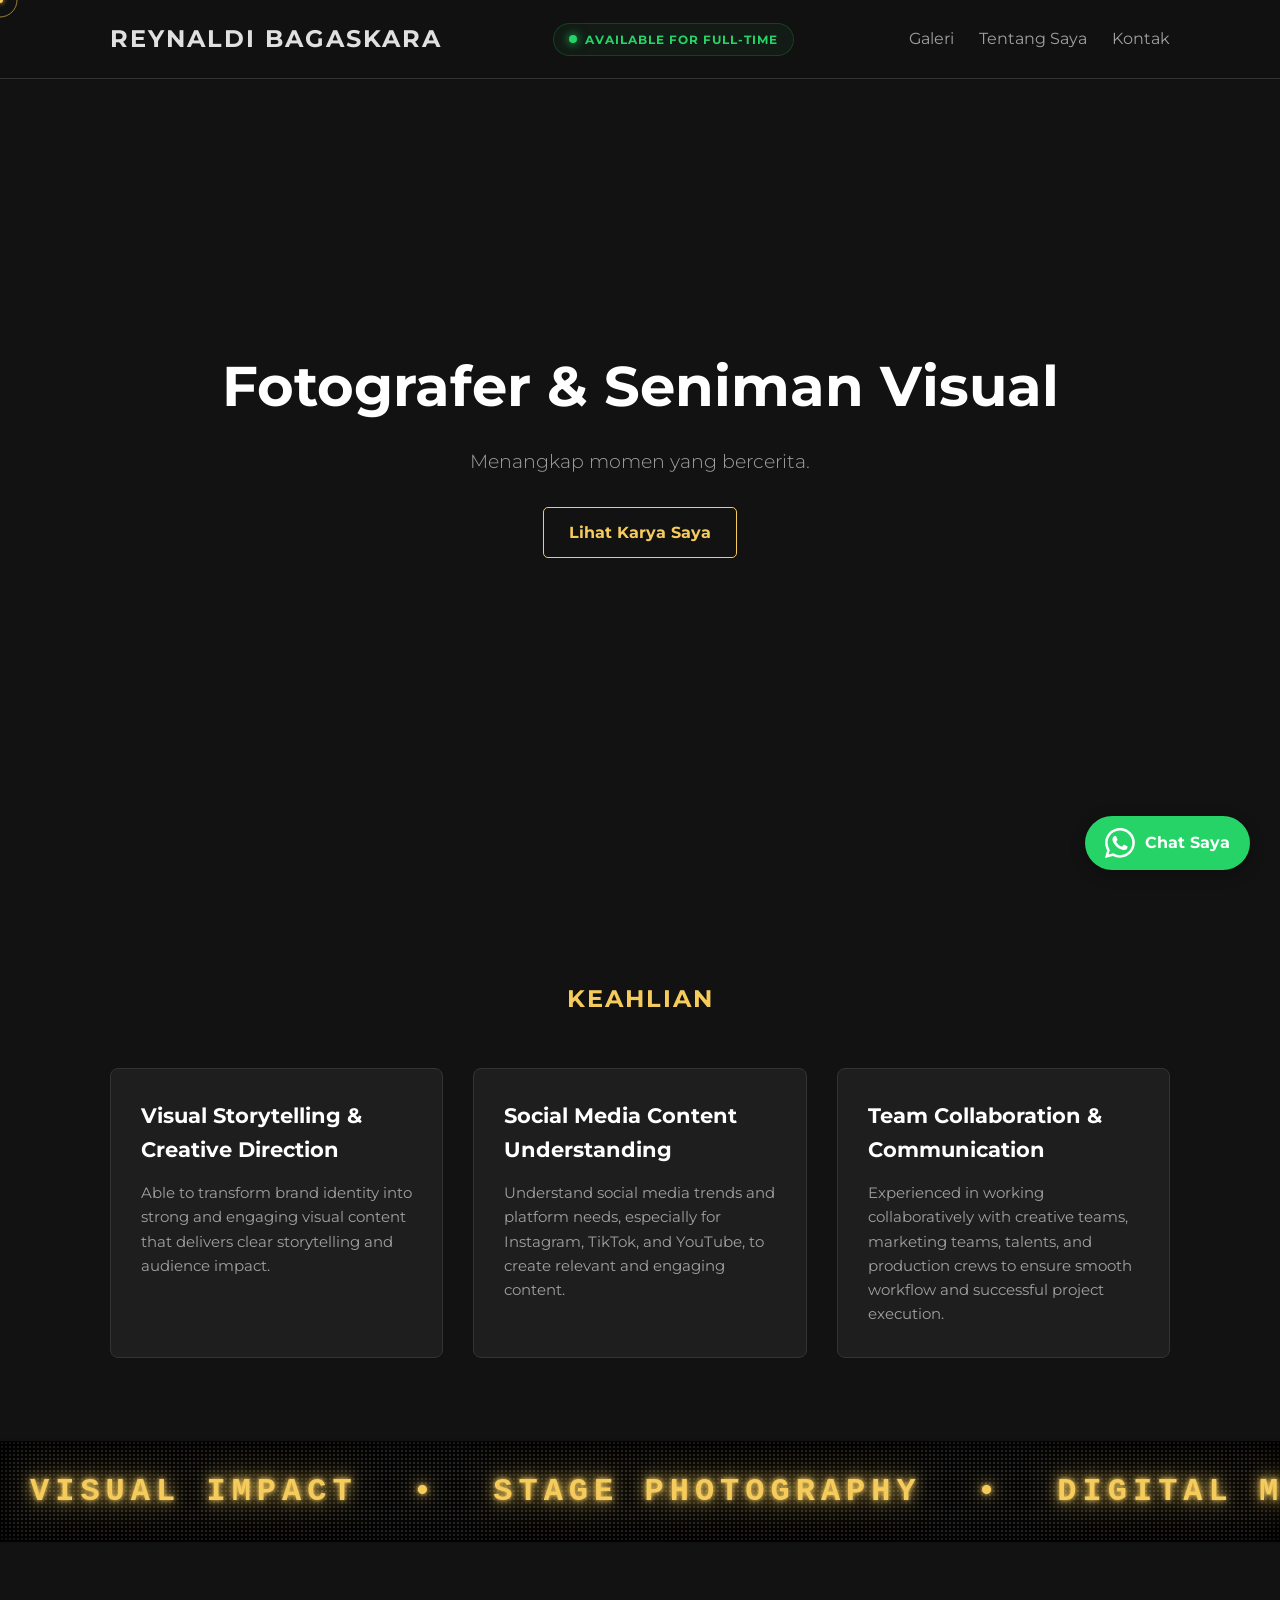
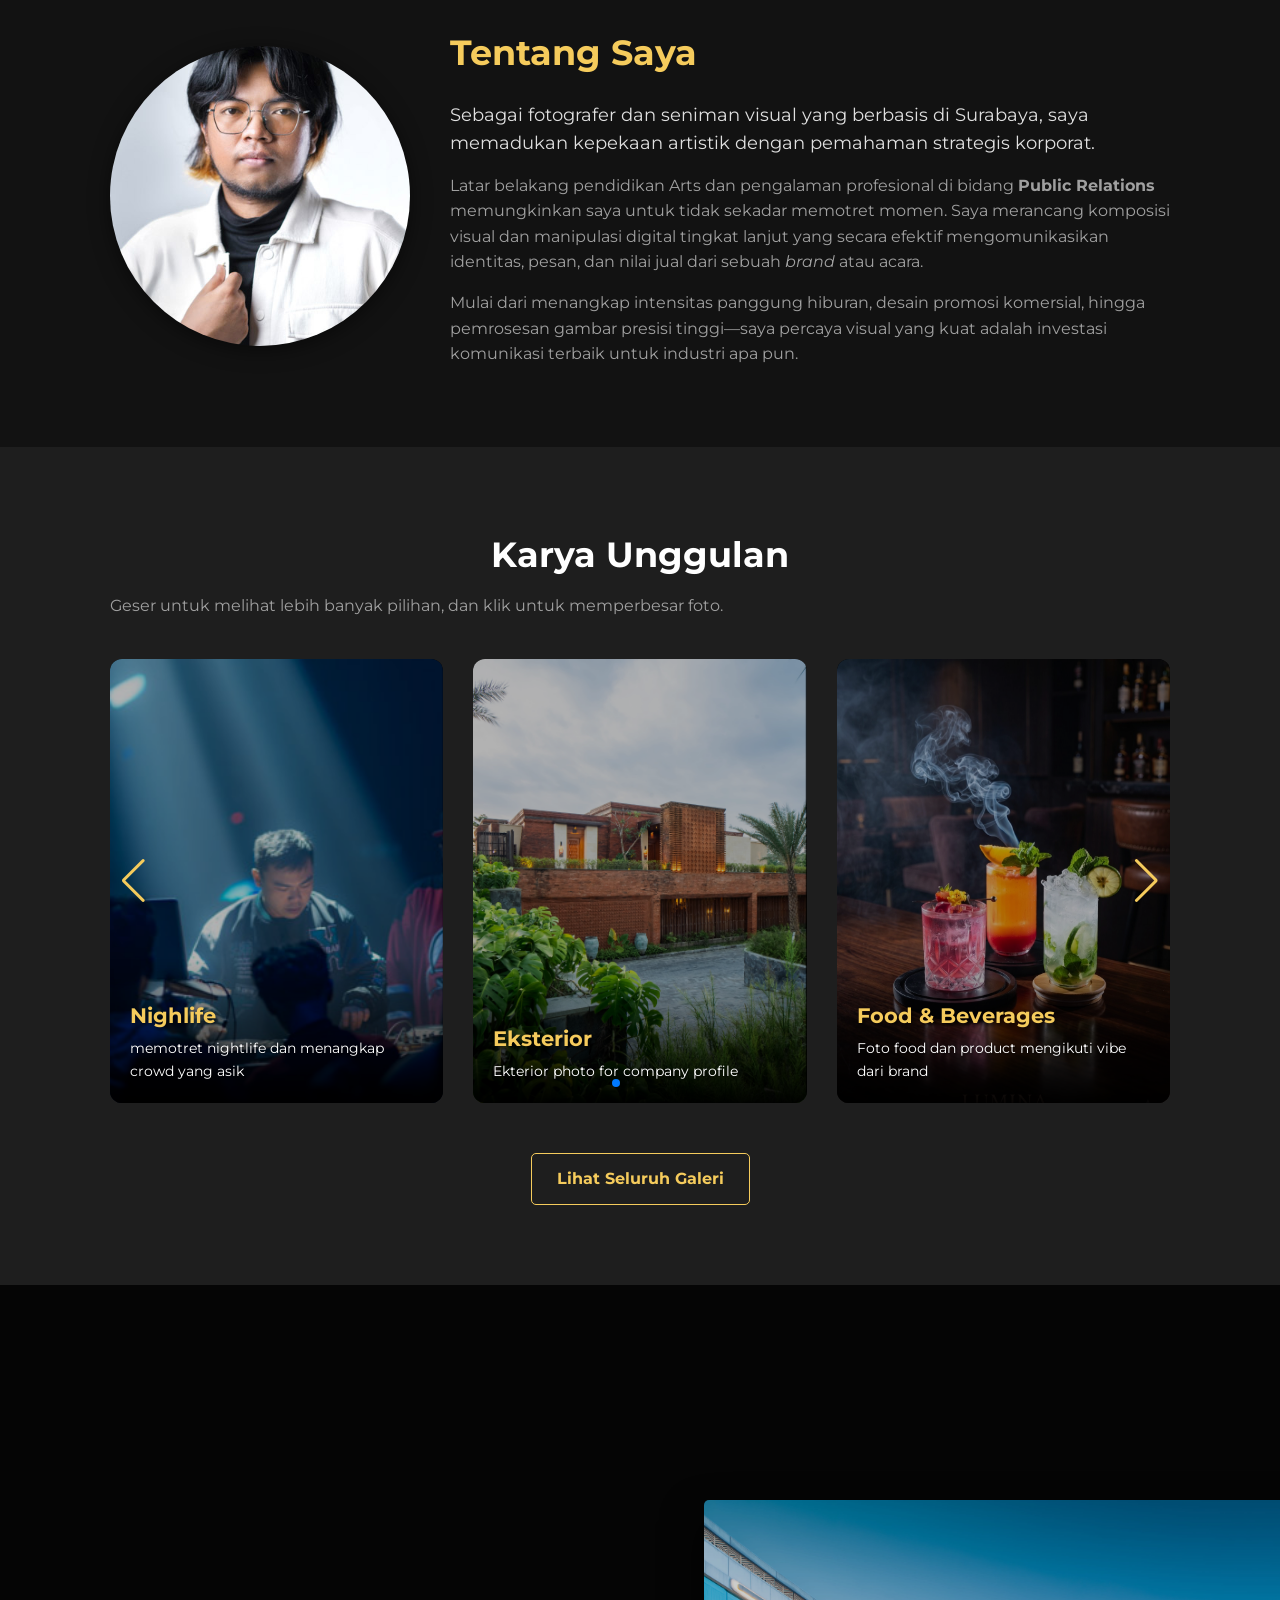
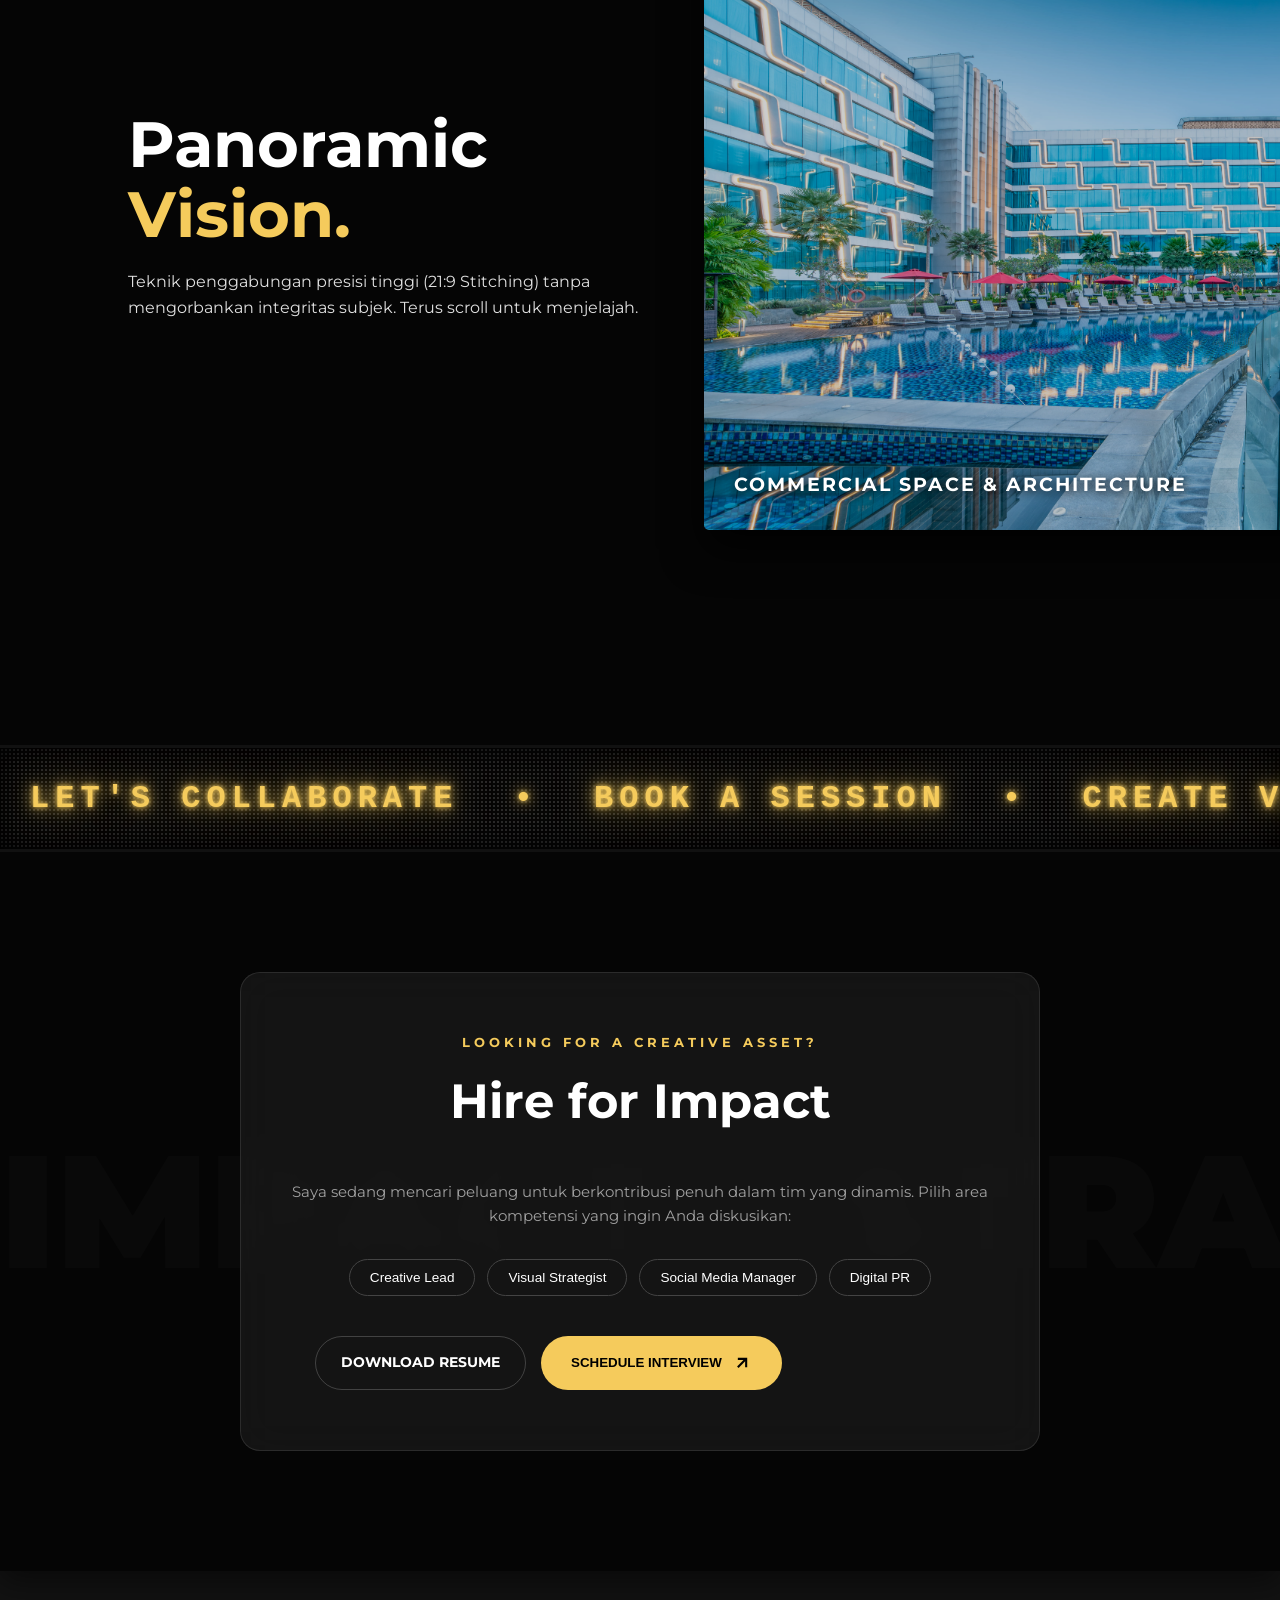
==== index.html @ bd778393 "Update index.html" ====
<!DOCTYPE html>
<html lang="id">
<head>
    <!-- Google tag (gtag.js) -->
<script async src="https://www.googletagmanager.com/gtag/js?id=G-WN4M2QCL4G"></script>
<script>
  window.dataLayer = window.dataLayer || [];
  function gtag(){dataLayer.push(arguments);}
  gtag('js', new Date());

  gtag('config', 'G-WN4M2QCL4G');
</script>
    <meta name="description" content="Reynaldi Bagaskara - Fotografer profesional & seniman visual yang fokus pada event photography, commercial, dan digital manipulation.">
<meta name="keywords" content="Fotografer Surabaya, Stage Photography, Commercial Photography, Portofolio Reynaldi Bagaskara">

<meta property="og:title" content="Reynaldi Bagaskara | Fotografer & Seniman Visual">
<meta property="og:description" content="Melihat dunia lewat lensa dengan sudut pandang PR dan estetika artistik tinggi.">
<meta property="og:image" content="gambar/fotoprofile.jpg"> <meta property="og:url" content="https://reynaldi.netlify.app">
<meta property="og:type" content="website">

<link rel="icon" type="image/x-icon" href="gambar/fotoprofile.jpg">
    <meta charset="UTF-8">
    <meta name="viewport" content="width=device-width, initial-scale=1.0">
    <title>Portofolio Fotografi Reynaldi Bagaskara</title>
    <link href="https://fonts.googleapis.com/css2?family=Montserrat:wght@300;400;700&display=swap" rel="stylesheet">
    <link rel="stylesheet" href="style.css">
    <link rel="stylesheet" href="https://cdn.jsdelivr.net/npm/swiper@10/swiper-bundle.min.css" />
</head>
<body>
    <div id="premium-loader">
        <div class="loader-content">
            <span class="loader-name">REYNALDI BAGASKARA</span>
            <span class="loader-title">Creative Director & Visual Artist</span>
            <div class="loader-progress"></div>
        </div>
    </div>

    <header class="navbar">
        <div class="container">
            <a href="index.html" class="logo">Reynaldi Bagaskara</a>
            
            <div class="hiring-status" data-aos="fade-left">
                <span class="status-dot"></span>
                <span class="status-text">Available for Full-time</span>
            </div>
            
            <nav class="nav-links">
                <ul>
                    <li><a href="galeri.html">Galeri</a></li>
                    <li><a href="index.html#about">Tentang Saya</a></li>
                    <li><a href="index.html#contact">Kontak</a></li>
                </ul>
            </nav>
    
            <div class="burger-menu">
                <div class="burger-line"></div>
                <div class="burger-line"></div>
                <div class="burger-line"></div>
            </div>
    
        </div>
    </header>

    <main>
        <section id="home" class="hero">
            <div class="hero-content">
                <h1 data-aos="fade-down" data-aos-delay="200">Fotografer & Seniman Visual</h1>
                <p data-aos="fade-up" data-aos-delay="400">Menangkap momen yang bercerita.</p>
                <a href="galeri.html" class="cta-button" data-aos="fade-up" data-aos-delay="600">Lihat Karya Saya</a>
            </div>
        </section>

        <section id="services" style="background-color: var(--bg-main); padding: 80px 0;">
            <div class="container">
                <h2 data-aos="fade-up" style="color: var(--highlight-color); font-size: 1.5rem; text-transform: uppercase; letter-spacing: 2px; margin-bottom: 50px;">Keahlian</h2>
                
                <div style="display: grid; grid-template-columns: repeat(auto-fit, minmax(280px, 1fr)); gap: 30px;">
                    
                    <div data-aos="fade-up" data-aos-delay="100" style="background: var(--bg-secondary); padding: 30px; border-radius: 8px; border: 1px solid var(--border-color);">
                        <h3 style="margin-bottom: 15px; font-size: 1.3rem;">Visual Storytelling & Creative Direction</h3>
                        <p style="color: var(--text-secondary); font-size: 0.95rem;">Able to transform brand identity into strong and engaging visual content that delivers clear storytelling and audience impact.</p>
                    </div>

                    <div data-aos="fade-up" data-aos-delay="200" style="background: var(--bg-secondary); padding: 30px; border-radius: 8px; border: 1px solid var(--border-color);">
                        <h3 style="margin-bottom: 15px; font-size: 1.3rem;">Social Media Content Understanding</h3>
                        <p style="color: var(--text-secondary); font-size: 0.95rem;">Understand social media trends and platform needs, especially for Instagram, TikTok, and YouTube, to create relevant and engaging content.</p>
                    </div>

                    <div data-aos="fade-up" data-aos-delay="300" style="background: var(--bg-secondary); padding: 30px; border-radius: 8px; border: 1px solid var(--border-color);">
                        <h3 style="margin-bottom: 15px; font-size: 1.3rem;">Team Collaboration & Communication</h3>
                        <p style="color: var(--text-secondary); font-size: 0.95rem;">Experienced in working collaboratively with creative teams, marketing teams, talents, and production crews to ensure smooth workflow and successful project execution.</p>
                    </div>

                </div>
            </div>
        </section>
        
        <div class="videotron-container">
            <div class="videotron-content">
                <span>VISUAL IMPACT</span> • <span>STAGE PHOTOGRAPHY</span> • <span>DIGITAL MANIPULATION</span> • <span>COMMERCIAL SPACE</span> • <span>PR DRIVEN VISUALS</span> • 
                <span>VISUAL IMPACT</span> • <span>STAGE PHOTOGRAPHY</span> • <span>DIGITAL MANIPULATION</span> • <span>COMMERCIAL SPACE</span> • <span>PR DRIVEN VISUALS</span> • 
            </div>
        </div>

        <section id="about" class="about-section">
            <div class="container about-content">
                <img src="gambar/fotoprofile.jpg" alt="Reynaldi Bagaskara" class="profile-pic" data-aos="fade-right">
                <div class="about-text" data-aos="fade-left" data-aos-delay="200">
                    <h2 style="text-align: left; color: var(--highlight-color);">Tentang Saya</h2>
                    <p style="font-size: 1.1rem; color: var(--text-primary);">Sebagai fotografer dan seniman visual yang berbasis di Surabaya, saya memadukan kepekaan artistik dengan pemahaman strategis korporat.</p>
                    <p style="margin-top: 15px; color: var(--text-secondary);">Latar belakang pendidikan Arts dan pengalaman profesional di bidang <strong>Public Relations</strong> memungkinkan saya untuk tidak sekadar memotret momen. Saya merancang komposisi visual dan manipulasi digital tingkat lanjut yang secara efektif mengomunikasikan identitas, pesan, dan nilai jual dari sebuah <em>brand</em> atau acara.</p>
                    <p style="margin-top: 15px; color: var(--text-secondary);">Mulai dari menangkap intensitas panggung hiburan, desain promosi komersial, hingga pemrosesan gambar presisi tinggi—saya percaya visual yang kuat adalah investasi komunikasi terbaik untuk industri apa pun.</p>
                </div>
            </div>
        </section>

        <section id="featured-works" style="background-color: var(--bg-secondary); padding: 80px 0; overflow: hidden;">
            <div class="container">
                <h2 data-aos="fade-up" style="color: #fff; margin-bottom: 10px;">Karya Unggulan</h2>
                <p data-aos="fade-up" style="color: var(--text-secondary); margin-bottom: 40px;">Geser untuk melihat lebih banyak pilihan, dan klik untuk memperbesar foto.</p>
                
                <div class="swiper featuredSwiper" data-aos="fade-up" data-aos-delay="200">
                    <div class="swiper-wrapper">
                        
                        <div class="swiper-slide featured-item">
                            <img src="gambar/acak23 (2).jpg" alt="Nighlife" class="lightbox-trigger" loading="lazy" decoding="async">
                            <div class="featured-overlay">
                                <h3>Nighlife</h3>
                                <p>memotret nightlife dan menangkap crowd yang asik</p>
                            </div>
                        </div>

                        <div class="swiper-slide featured-item">
                            <img src="gambar/eksterior.jpg" alt="Eksterior" class="lightbox-trigger" loading="lazy" decoding="async">
                            <div class="featured-overlay">
                                <h3>Eksterior</h3>
                                <p>Ekterior photo for company profile</p>
                            </div>
                        </div>

                        <div class="swiper-slide featured-item">
                            <img src="gambar/fnb.jpg" alt="Food stylist photography" class="lightbox-trigger" loading="lazy" decoding="async">
                            <div class="featured-overlay">
                                <h3>Food & Beverages</h3>
                                <p>Foto food dan product mengikuti vibe dari brand</p>
                            </div>
                        </div>

                        <div class="swiper-slide featured-item">
                            <img src="gambar/acak35 (2).jpg" alt="Portrait" class="lightbox-trigger" loading="lazy" decoding="async">
                            <div class="featured-overlay">
                                <h3>Portrait</h3>
                                <p>Menangkap emosi manusia dalam bentuk portrait fotografi</p>
                            </div>
                        </div>

                    </div>
                    
                    <div class="swiper-pagination"></div>
                    <div class="swiper-button-next" style="color: var(--highlight-color);"></div>
                    <div class="swiper-button-prev" style="color: var(--highlight-color);"></div>
                </div>

                <div style="text-align: center; margin-top: 50px;">
                    <a href="galeri.html" class="cta-button" data-aos="fade-up">Lihat Seluruh Galeri</a>
                </div>
            </div>
        </section>
        
        <section id="horizon-showcase" class="horizon-wrapper">
            <div class="horizon-container">
                
                <div class="horizon-intro">
                    <h2 data-aos="fade-right">Panoramic<br><span style="color: var(--highlight-color);">Vision.</span></h2>
                    <p data-aos="fade-right" data-aos-delay="200">Teknik penggabungan presisi tinggi (21:9 Stitching) tanpa mengorbankan integritas subjek. Terus scroll untuk menjelajah.</p>
                </div>

                <div class="horizon-item">
                    <img src="gambar/facad.jpg" alt="Panoramic Commercial">
                    <div class="horizon-caption">Commercial Space & Architecture</div>
                </div>

                <div class="horizon-item">
                    <img src="gambar/widestage.jpg" alt="Panoramic Stage">
                    <div class="horizon-caption">Wide Stage & Crowd Atmosphere</div>
                </div>

                <div class="horizon-item">
                    <img src="gambar/landscape.jpg" alt="Panoramic Landscape">
                    <div class="horizon-caption">landscape</div>
                </div>

            </div>
        </section>
        
        <div class="videotron-container">
            <div class="videotron-content">
                <span>LET'S COLLABORATE</span> • <span>BOOK A SESSION</span> • <span>CREATE VISUAL IMPACT</span> • <span>GET IN TOUCH</span> • 
                <span>LET'S COLLABORATE</span> • <span>BOOK A SESSION</span> • <span>CREATE VISUAL IMPACT</span> • <span>GET IN TOUCH</span> • 
            </div>
        </div>
        
       <section id="contact" class="final-cta-section">
            <div class="cta-kinetic-bg">
                <span>IMPACT • STRATEGY • VISION • IMPACT • STRATEGY • </span>
            </div>
            
            <div class="container">
                <div class="cta-card" data-aos="zoom-in">
                    <p class="cta-subtitle">LOOKING FOR A CREATIVE ASSET?</p>
                    <h2 class="cta-title">Hire for Impact</h2>
                    
                    <p style="color: var(--text-secondary); margin-bottom: 30px; font-size: 0.95rem;">
                        Saya sedang mencari peluang untuk berkontribusi penuh dalam tim yang dinamis. 
                        Pilih area kompetensi yang ingin Anda diskusikan:
                    </p>
                    
                    <div class="project-tags">
                        <button class="tag-btn" onclick="quickPitch('Creative Lead')">Creative Lead</button>
                        <button class="tag-btn" onclick="quickPitch('Visual Strategist')">Visual Strategist</button>
                        <button class="tag-btn" onclick="quickPitch('Social Media Manager')">Social Media Manager</button>
                        <button class="tag-btn" onclick="quickPitch('Digital PR')">Digital PR</button>
                    </div>

                    <div class="cta-action">
                        <a href="pdf/CV_Reynaldi_Bagaskara.pdf" target="_blank" class="cv-download-btn">
                            DOWNLOAD RESUME
                        </a>
                        
                        <button onclick="sendRecruitmentWA()" class="magnetic-send-btn">
                            SCHEDULE INTERVIEW
                            <svg width="20" height="20" viewBox="0 0 24 24" fill="none" stroke="currentColor" stroke-width="2.5"><line x1="7" y1="17" x2="17" y2="7"></line><polyline points="7 7 17 7 17 17"></polyline></svg>
                        </button>
                    </div>
                </div>
            </div>
        </section> 
    </main>

<div id="lightbox" class="lightbox">
    <span class="lightbox-close">&times;</span>
    <img id="lightbox-img" class="lightbox-content" src="">
</div>
    <div class="cursor-dot"></div>
    <div class="cursor-ring"></div>

    <a href="https://wa.me/6282196956556?text=Halo%20Rey,%20saya%20tertarik%20dengan%20layanan%20fotografi%20Anda." class="whatsapp-float" target="_blank">
        <svg xmlns="http://www.w3.org/2000/svg" width="30" height="30" fill="currentColor" viewBox="0 0 16 16">
            <path d="M13.601 2.326A7.854 7.854 0 0 0 7.994 0C3.627 0 .068 3.558.064 7.926c0 1.399.366 2.76 1.057 3.965L0 16l4.204-1.102a7.933 7.933 0 0 0 3.79.965h.004c4.368 0 7.926-3.558 7.93-7.93A7.898 7.898 0 0 0 13.6 2.326zM7.994 14.521a6.573 6.573 0 0 1-3.356-.92l-.24-.144-2.494.654.666-2.433-.156-.251a6.56 6.56 0 0 1-1.007-3.505c0-3.626 2.957-6.584 6.591-6.584a6.56 6.56 0 0 1 4.66 1.931 6.557 6.557 0 0 1 1.928 4.66c-.004 3.639-2.961 6.592-6.592 6.592zm3.615-4.934c-.197-.099-1.17-.578-1.353-.646-.182-.065-.315-.099-.445.099-.133.197-.513.646-.627.775-.114.133-.23.148-.427.05-.197-.1-.836-.308-1.592-.985-.59-.525-.985-1.175-1.103-1.372-.114-.198-.011-.304.088-.403.087-.088.197-.232.296-.346.1-.114.133-.198.198-.33.065-.134.034-.248-.015-.347-.05-.099-.445-1.076-.612-1.47-.16-.389-.323-.335-.445-.34-.114-.007-.247-.007-.38-.007a.729.729 0 0 0-.529.247c-.182.198-.691.677-.691 1.654 0 .977.71 1.916.81 2.049.098.133 1.394 2.132 3.383 2.992.47.205.84.326 1.129.418.475.152.904.129 1.246.08.38-.058 1.171-.48 1.338-.943.164-.464.164-.86.114-.943-.049-.084-.182-.133-.38-.232z"/>
        </svg>
        <span>Chat Saya</span>
    </a>

    <a href="#" id="back-to-top" class="back-to-top" aria-label="Kembali ke atas">
        <svg xmlns="http://www.w3.org/2000/svg" viewBox="0 0 24 24" fill="none" stroke="currentColor" stroke-width="2" stroke-linecap="round" stroke-linejoin="round"><polyline points="18 15 12 9 6 15"></polyline></svg>
        <span>Ke Atas</span>
    </a>

    <script src="https://unpkg.com/aos@2.3.1/dist/aos.js"></script>
    <script src="https://cdn.jsdelivr.net/npm/swiper@10/swiper-bundle.min.js"></script>
    <script src="https://cdnjs.cloudflare.com/ajax/libs/gsap/3.12.2/gsap.min.js"></script>
    <script src="https://cdnjs.cloudflare.com/ajax/libs/gsap/3.12.2/ScrollTrigger.min.js"></script>
    <script src="https://cdnjs.cloudflare.com/ajax/libs/vanilla-tilt/1.8.0/vanilla-tilt.min.js"></script>
    <script src="script.js"></script>

    <footer>
        <div class="social-links">
            <a href="https://www.instagram.com/motretsembarang_" target="_blank" class="social-icon">
                <svg xmlns="http://www.w3.org/2000/svg" viewBox="0 0 448 512" width="24" height="24" fill="currentColor">
                    <path d="M224.1 141c-63.6 0-114.9 51.3-114.9 114.9s51.3 114.9 114.9 114.9S339 319.5 339 255.9 287.7 141 224.1 141zm0 189.6c-41.1 0-74.7-33.5-74.7-74.7s33.5-74.7 74.7-74.7 74.7 33.5 74.7 74.7-33.6 74.7-74.7 74.7zm146.4-194.3c0 14.9-12 26.8-26.8 26.8-14.9 0-26.8-12-26.8-26.8s12-26.8 26.8-26.8 26.8 12 26.8 26.8zm76.1 27.2c-1.7-35.9-9.9-67.7-36.2-93.9-26.2-26.2-58-34.4-93.9-36.2-37-2.1-147.9-2.1-184.9 0-35.8 1.7-67.6 9.9-93.9 36.1s-34.4 58-36.2 93.9c-2.1 37-2.1 147.9 0 184.9 1.7 35.9 9.9 67.7 36.2 93.9 26.2 26.2 58 34.4 93.9 36.2 37 2.1 147.9 2.1 184.9 0 35.9-1.7 67.7-9.9 93.9-36.2 26.2-26.2 34.4-58 36.2-93.9 2.1-37 2.1-147.8 0-184.8zM398.8 388c-7.8 19.6-22.9 34.7-42.6 42.6-29.5 11.7-99.5 9-132.1 9s-102.7 2.6-132.1-9c-19.6-7.8-34.7-22.9-42.6-42.6-11.7-29.5-9-99.5-9-132.1s-2.6-102.7 9-132.1c7.8-19.6 22.9-34.7 42.6-42.6 29.5-11.7 99.5-9 132.1-9s102.7-2.6 132.1 9c19.6 7.8 34.7 22.9 42.6 42.6 11.7 29.5 9 99.5 9 132.1s2.7 102.7-9 132.1z"/>
                </svg>
            </a>
        </div>
        <p>&copy; 2026 | Portfolio Reynaldi.</p>
     </footer>
</body>
</html>
---- style.css ----
/* ----- 0. PENGATURAN DASAR & VARIABEL (DARK MODE ELEGANT) ----- */
:root { --bg-main: #121212; --bg-secondary: #1E1E1E; --text-primary: #E0E0E0; --text-secondary: #A0A0A0; --highlight-color: #F5CB5C; --nav-bg: rgba(18, 18, 18, 0.85); --border-color: #333333; }
* { box-sizing: border-box; margin: 0; padding: 0; }
html { scroll-behavior: smooth; }
body { font-family: 'Montserrat', sans-serif; line-height: 1.6; color: var(--text-primary); background-color: var(--bg-main); }
.container { max-width: 1100px; margin: 0 auto; padding: 0 20px; }
h1, h2, h3 { font-weight: 700; color: #FFFFFF; }
h2 { text-align: center; font-size: 2.2rem; margin-bottom: 20px; }
section { padding: 80px 0; }

/* ----- 1. NAVBAR MODERN BLUR ----- */
.navbar { position: fixed; top: 0; left: 0; width: 100%; background: var(--nav-bg); backdrop-filter: blur(10px); -webkit-backdrop-filter: blur(10px); border-bottom: 1px solid var(--border-color); z-index: 3000; transition: transform 0.4s cubic-bezier(0.3, 1, 0.2, 1), background 0.3s; }
.navbar .container { display: flex; justify-content: space-between; align-items: center; padding-top: 20px; padding-bottom: 20px; }
.navbar .logo { font-size: 1.5rem; font-weight: 700; text-decoration: none; color: var(--text-primary); transition: color 0.3s ease; }
.nav-links ul { display: flex; list-style: none; }
.nav-links li { margin-left: 25px; }
.nav-links a { text-decoration: none; color: var(--text-secondary); font-weight: 400; transition: color 0.3s ease; position: relative; padding-bottom: 5px; }
.nav-links a:hover, .nav-links a.active { color: var(--highlight-color); }
.nav-links a::after { content: ''; position: absolute; bottom: 0; left: 50%; transform: translateX(-50%); width: 0; height: 2px; background-color: var(--highlight-color); transition: width 0.3s ease-out; }
.nav-links a:hover::after { width: 100%; }
.nav-links a.active::after { width: 0; }
.navbar.nav-hidden { transform: translateY(-100%); }

/* ----- 2. TOMBOL CTA ----- */
.cta-button { display: inline-block; background: transparent; color: var(--highlight-color); border: 1px solid var(--highlight-color); padding: 12px 25px; text-decoration: none; border-radius: 5px; font-weight: 700; transition: all 0.3s ease; }
.cta-button:hover { background: var(--highlight-color); color: var(--bg-main); }

/* ----- 3. STYLE HALAMAN DEPAN (index.html) ----- */
.hero { height: 100vh; display: flex; justify-content: center; align-items: center; text-align: center; color: #fff; padding-top: 80px; background-image: linear-gradient(rgba(18,18,18,0.7), rgba(18,18,18,0.9)), url('Gambar/acak23 (2).jpg'); background-position: center; background-size: cover; background-repeat: no-repeat; animation: heroSlideshow 15s infinite; }
@keyframes heroSlideshow { 0% { background-image: linear-gradient(rgba(18,18,18,0.7), rgba(18,18,18,0.9)), url('Gambar/acak23 (2).jpg'); } 33% { background-image: linear-gradient(rgba(18,18,18,0.7), rgba(18,18,18,0.9)), url('Gambar/facad.jpg'); } 66% { background-image: linear-gradient(rgba(18,18,18,0.7), rgba(18,18,18,0.9)), url('Gambar/fnb.jpg'); } 100% { background-image: linear-gradient(rgba(18,18,18,0.7), rgba(18,18,18,0.9)), url('Gambar/acak23 (2).jpg'); } }
.hero-content h1 { font-size: 3.5rem; margin-bottom: 15px; }
.hero-content p { font-size: 1.2rem; font-weight: 300; margin-bottom: 30px; color: var(--text-secondary); }
.about-section { background-color: var(--bg-main); }
.about-content { display: flex; align-items: center; gap: 40px; }
.profile-pic { width: 300px; height: 300px; object-fit: cover; border-radius: 50%; box-shadow: 0 4px 20px rgba(0,0,0,0.5); }
.about-text { flex: 1; }
.contact-section { background: var(--bg-secondary); text-align: center; }
.contact-form { max-width: 600px; margin: 30px auto 0; text-align: left; }
.contact-form input, .contact-form textarea { width: 100%; padding: 15px; margin-bottom: 15px; background: var(--bg-main); color: var(--text-primary); border: 1px solid var(--border-color); border-radius: 5px; font-family: 'Montserrat', sans-serif; transition: border 0.3s ease; }
.contact-form input:focus, .contact-form textarea:focus { outline: none; border-color: var(--highlight-color); }
.contact-form button { width: 100%; cursor: pointer; }

/* ----- 4. TEMA SCROLLABLE (KATEGORI UTAMA) ----- */
#gallery-top-themes { padding-top: 140px; }
.top-theme-grid-scrollable { display: flex; overflow-x: auto; gap: 25px; margin-bottom: 40px; padding-bottom: 20px; }
.top-theme-grid-scrollable::-webkit-scrollbar { height: 8px; }
.top-theme-grid-scrollable::-webkit-scrollbar-track { background: var(--bg-secondary); border-radius: 10px; }
.top-theme-grid-scrollable::-webkit-scrollbar-thumb { background: var(--border-color); border-radius: 10px; }
.theme-item { position: relative; display: block; text-decoration: none; border-radius: 8px; overflow: hidden; box-shadow: 0 5px 15px rgba(0,0,0,0.3); transition: transform 0.3s ease, box-shadow 0.3s ease; flex-shrink: 0; width: 350px; background: var(--bg-secondary); }
.theme-item:hover { transform: translateY(-5px); box-shadow: 0 8px 25px rgba(0,0,0,0.5); }
.theme-item img { width: 100%; height: 400px; object-fit: cover; display: block; transition: transform 0.4s ease; }
.theme-item:hover img { transform: scale(1.05); }
.theme-overlay { position: absolute; bottom: 0; left: 0; width: 100%; padding: 40px 20px 20px; background: linear-gradient(to top, rgba(18,18,18,0.95), transparent); }
.theme-item h3 { color: var(--highlight-color); font-size: 1.5rem; }

/* ----- 5. GALERI FOTO (MASONRY GRID) ----- */
.gallery-filter-bar { position: sticky; top: 70px; background: var(--nav-bg); backdrop-filter: blur(15px); padding: 20px 0; z-index: 2000; border-bottom: 1px solid var(--border-color); text-align: center; }
.filter-btn { background: transparent; border: none; color: var(--text-secondary); font-family: 'Montserrat', sans-serif; font-weight: 700; text-transform: uppercase; font-size: 0.8rem; letter-spacing: 1px; margin: 0 15px; cursor: pointer; transition: 0.3s; }
.filter-btn.active, .filter-btn:hover { color: var(--highlight-color); }
.main-gallery-grid { column-count: 4; column-gap: 15px; padding: 30px 15px; }
.grid-photo-item { break-inside: avoid; margin-bottom: 15px; position: relative; overflow: hidden; border-radius: 8px; cursor: zoom-in; }
.grid-photo-item img { width: 100%; height: auto; display: block; transition: transform 0.6s cubic-bezier(0.25, 1, 0.5, 1), filter 0.4s ease; }
.grid-photo-item::after { display: none !important; }
.grid-photo-item:hover img { transform: scale(1.05); filter: brightness(1.1); }
.grid-photo-item:hover::after { opacity: 1; }
.main-gallery-grid.focus-active .grid-photo-item:hover { opacity: 1 !important; filter: blur(0px) grayscale(0%) brightness(1.1) !important; transform: scale(1.08) !important; z-index: 20 !important; box-shadow: 0 15px 40px rgba(0,0,0,0.8) !important; }
@media (max-width: 1024px) { .main-gallery-grid { column-count: 3; } }
@media (max-width: 768px) { .main-gallery-grid { column-count: 2; } }
@media (max-width: 480px) { .main-gallery-grid { column-count: 1; } }

/* ----- 6. KARYA VIDEO ----- */
#video-gallery { padding-top: 40px; padding-bottom: 80px; }
.video-mixed-grid { display: grid; grid-template-columns: repeat(auto-fit, minmax(250px, 1fr)); gap: 20px; align-items: start; }
.video-item { background: #000; border-radius: 10px; overflow: hidden; box-shadow: 0 4px 15px rgba(0,0,0,0.4); border: 1px solid var(--border-color); transition: transform 0.3s ease; }
.video-item:hover { transform: scale(1.02); }
.video-item video { width: 100%; display: block; object-fit: cover; }
.video-item.horizontal { grid-column: span 2; }
.video-item.horizontal video { aspect-ratio: 16 / 9; }
.video-item.vertical { grid-column: span 1; }
.video-item.vertical video { aspect-ratio: 9 / 16; max-height: 600px; }
video:fullscreen { object-fit: contain !important; background-color: #000 !important; }

/* ----- 7. MODAL & LIGHTBOX ----- */
.lightbox, .pdf-modal { position: fixed; z-index: 4000; top: 0; left: 0; width: 100%; height: 100%; background: rgba(10, 10, 10, 0.95); display: none; justify-content: center; align-items: center; padding: 20px; }
.lightbox.active, .pdf-modal.active { display: flex; }
.lightbox-content { max-width: 90%; max-height: 90%; object-fit: contain; border-radius: 5px; box-shadow: 0 0 30px rgba(0,0,0,0.8); }
.pdf-modal-content { width: 90%; height: 90%; background: var(--bg-secondary); border: none; border-radius: 5px; }
.lightbox-close, .pdf-modal-close { position: absolute; top: 20px; right: 40px; font-size: 3rem; color: var(--text-primary); cursor: pointer; transition: color 0.3s; }
.lightbox-close:hover, .pdf-modal-close:hover { color: var(--highlight-color); }

/* ----- 8. FOOTER & INSTAGRAM ----- */
#instagram-feed { padding-top: 80px; padding-bottom: 80px; background: var(--bg-secondary); }
main { position: relative; z-index: 2; background-color: var(--bg-main); box-shadow: 0 10px 30px rgba(0,0,0,0.5); min-height: 100vh; }
footer { position: fixed; bottom: 0; left: 0; width: 100%; z-index: 1; background: #050505; padding: 60px 0; text-align: center; }
.navbar { z-index: 3000; }
.cursor-dot, .cursor-ring { z-index: 9999; }
@media (max-width: 768px) { main { margin-bottom: 0 !important; z-index: auto; } footer { position: relative; z-index: auto; } }
.social-links { margin-bottom: 20px; }
.social-icon { color: var(--text-secondary); margin: 0 10px; transition: color 0.3s ease, transform 0.3s ease; display: inline-block; }
.social-icon:hover { color: var(--highlight-color); transform: translateY(-3px); }

/* ----- 9. BURGER MENU & MOBILE RESPONSIVE ----- */
.burger-menu { display: none; cursor: pointer; }
.burger-line { width: 25px; height: 3px; background-color: var(--text-primary); margin: 5px 0; transition: all 0.3s ease; }
@media(max-width: 1024px) { .main-gallery-grid { column-count: 3; } }
@media(max-width: 768px) {
    .main-gallery-grid { column-count: 2; }
    .video-item.horizontal { grid-column: span 1; }
    .hero-content h1 { font-size: 2.5rem; }
    .about-content { flex-direction: column; text-align: center; }
    .profile-pic { width: 200px; height: 200px; }
    .nav-links { position: fixed; right: 0; top: 0; height: 100vh; width: 70%; background-color: var(--bg-secondary); box-shadow: -5px 0 15px rgba(0,0,0,0.5); display: flex; justify-content: center; align-items: center; transform: translateX(100%); transition: transform 0.4s ease-out; z-index: 3001; }
    .nav-links.active { transform: translateX(0); }
    .nav-links ul { flex-direction: column; text-align: center; }
    .nav-links li { margin: 25px 0; }
    .nav-links a { font-size: 1.2rem; }
    .burger-menu { display: block; position: relative; z-index: 3002; }
    .burger-menu.active .burger-line:nth-child(1) { transform: rotate(-45deg) translate(-5px, 6px); }
    .burger-menu.active .burger-line:nth-child(2) { opacity: 0; }
    .burger-menu.active .burger-line:nth-child(3) { transform: rotate(45deg) translate(-5px, -6px); }
    body::after { content: ''; position: fixed; top: 0; left: 0; width: 100%; height: 100vh; background: rgba(0,0,0,0.7); z-index: 2999; opacity: 0; pointer-events: none; transition: opacity 0.4s ease; }
    body.nav-open::after { opacity: 1; pointer-events: all; }
}
@media(max-width: 480px) { .main-gallery-grid { column-count: 1; } }

/* ----- WHATSAPP FLOATING BUTTON ----- */
.whatsapp-float { position: fixed; bottom: 30px; right: 30px; background-color: #25d366; color: white; border-radius: 50px; padding: 12px 20px; display: flex; align-items: center; gap: 10px; text-decoration: none; font-weight: bold; box-shadow: 0 4px 15px rgba(0,0,0,0.3); z-index: 5000; transition: all 0.3s ease; }
.whatsapp-float:hover { background-color: #128c7e; transform: translateY(-5px) scale(1.05); box-shadow: 0 6px 20px rgba(0,0,0,0.5); color: #fff; }
@media(max-width: 768px) { .whatsapp-float span { display: none; } .whatsapp-float { padding: 15px; bottom: 20px; right: 20px; } }

/* ----- EFEK VIDEOTRON LED ----- */
.videotron-container { background-color: #050505; background-image: radial-gradient(rgba(255, 255, 255, 0.15) 1px, transparent 1px); background-size: 4px 4px; padding: 25px 0; overflow: hidden; white-space: nowrap; position: relative; z-index: 10; border-top: 3px solid #111; border-bottom: 3px solid #111; box-shadow: inset 0 0 30px rgba(0,0,0,0.9); }
.videotron-content { display: inline-block; font-family: 'Courier New', Courier, monospace; font-size: 2rem; font-weight: 700; letter-spacing: 6px; color: var(--highlight-color); text-shadow: 0 0 5px var(--highlight-color), 0 0 15px var(--highlight-color), 0 0 40px rgba(245, 203, 92, 0.6); animation: scrollVideotron 25s linear infinite; }
.videotron-content span { margin: 0 30px; }
@keyframes scrollVideotron { 0% { transform: translateX(0); } 100% { transform: translateX(-50%); } }

/* ----- KURSOR LENSA KAMERA (VIEWFINDER) ----- */
@media (min-width: 1025px) { body, a, button, img { cursor: none !important; } }
.cursor-dot { position: fixed; top: 0; left: 0; width: 6px; height: 6px; background-color: var(--highlight-color); border-radius: 50%; pointer-events: none; transform: translate(-50%, -50%); z-index: 9999; box-shadow: 0 0 5px var(--highlight-color); display: none; }
.cursor-ring { position: fixed; top: 0; left: 0; width: 35px; height: 35px; border: 1px solid rgba(245, 203, 92, 0.6); border-radius: 50%; pointer-events: none; transform: translate(-50%, -50%); z-index: 9998; transition: width 0.3s ease, height 0.3s ease, border 0.3s ease, background-color 0.3s ease; display: none; }
@media (min-width: 1025px) { .cursor-dot, .cursor-ring { display: block; } }
.cursor-ring.lens-focus { width: 70px; height: 70px; background-color: rgba(245, 203, 92, 0.05); border: 2px dashed var(--highlight-color); backdrop-filter: blur(2px); animation: focusSpin 8s linear infinite; }
@keyframes focusSpin { 0% { transform: translate(-50%, -50%) rotate(0deg); } 100% { transform: translate(-50%, -50%) rotate(360deg); } }

/* ----- FEATURED WORKS SWIPER & LIGHTBOX ----- */
.featuredSwiper { width: 100%; padding-bottom: 60px; }
.swiper-slide.featured-item { position: relative; border-radius: 12px; overflow: hidden; aspect-ratio: 3/4; cursor: zoom-in; background: #000; }
.swiper-slide.featured-item img { width: 100%; height: 100%; object-fit: cover; transition: transform 0.5s ease, filter 0.5s ease; filter: brightness(0.7); transform: translateZ(0); will-change: transform, filter; backface-visibility: hidden; }
.swiper-slide.featured-item:hover img { transform: scale(1.08); filter: brightness(1.05); }
.featured-overlay { position: absolute; bottom: 0; left: 0; width: 100%; padding: 40px 20px 20px; background: linear-gradient(to top, rgba(0,0,0,0.95), transparent); pointer-events: none; }
.featured-overlay h3 { color: var(--highlight-color); font-size: 1.3rem; margin-bottom: 5px; text-shadow: 2px 2px 4px rgba(0,0,0,0.8); }
.featured-overlay p { color: #fff; font-size: 0.9rem; text-shadow: 1px 1px 3px rgba(0,0,0,0.8); }
.swiper-pagination-bullet { background: var(--text-secondary); }
.swiper-pagination-bullet-active { background: var(--highlight-color); }

/* ----- CINEMATIC FOCUS MODE ----- */
.focus-btn { background: transparent; border: 1px solid var(--border-color); color: var(--text-secondary); padding: 10px 25px; border-radius: 30px; font-family: 'Montserrat', sans-serif; font-weight: 600; font-size: 0.85rem; cursor: pointer; transition: all 0.3s ease; }
.focus-btn.active { border-color: var(--highlight-color); color: var(--highlight-color); box-shadow: 0 0 15px rgba(245, 203, 92, 0.15); }
.main-gallery-grid.focus-active:hover .grid-photo-item { opacity: 0.2 !important; filter: blur(4px) grayscale(80%) !important; }
.main-gallery-grid.focus-active .grid-photo-item:hover { opacity: 1 !important; filter: blur(0px) grayscale(0%) !important; transform: scale(1.05) !important; z-index: 20 !important; box-shadow: 0 15px 35px rgba(0,0,0,0.9) !important; }

/* =========================================
   INOVASI 1: CINEMATIC FILM GRAIN
   ========================================= */
body::before { content: ""; position: fixed; top: -50%; left: -50%; right: -50%; bottom: -50%; width: 200%; height: 200%; background: transparent url('https://upload.wikimedia.org/wikipedia/commons/7/76/1k_Dissolve_Noise_Texture.png') repeat 0 0; animation: filmGrain 0.8s steps(10) infinite; opacity: 0.03; pointer-events: none; z-index: 9997; }
@keyframes filmGrain { 0% { transform: translate(0, 0); } 10% { transform: translate(-5%, -5%); } 20% { transform: translate(-10%, 5%); } 30% { transform: translate(5%, -10%); } 40% { transform: translate(-5%, 15%); } 50% { transform: translate(-10%, 5%); } 60% { transform: translate(15%, 0); } 70% { transform: translate(0, 15%); } 80% { transform: translate(5%, 5%); } 90% { transform: translate(-10%, 10%); } 100% { transform: translate(0, 0); } }

/* =========================================
   INOVASI 3: RGB GLITCH HOVER
   ========================================= */
h1:hover, h2:hover, h3:hover { animation: glitchText 0.3s cubic-bezier(.25, .46, .45, .94) both infinite; color: #fff; }
@keyframes glitchText { 0% { text-shadow: 2px 0 0 rgba(255,0,0,0.8), -2px 0 0 rgba(0,255,0,0.8), 0 2px 0 rgba(0,0,255,0.8); } 20% { text-shadow: -2px -2px 0 rgba(255,0,0,0.8), 2px 2px 0 rgba(0,255,0,0.8), -2px 2px 0 rgba(0,0,255,0.8); } 40% { text-shadow: 2px 2px 0 rgba(255,0,0,0.8), -2px -2px 0 rgba(0,255,0,0.8), 2px -2px 0 rgba(0,0,255,0.8); } 60% { text-shadow: -2px 0 0 rgba(255,0,0,0.8), 2px 0 0 rgba(0,255,0,0.8), 0 -2px 0 rgba(0,0,255,0.8); } 80% { text-shadow: 2px -2px 0 rgba(255,0,0,0.8), -2px 2px 0 rgba(0,255,0,0.8), -2px -2px 0 rgba(0,0,255,0.8); } 100% { text-shadow: none; } }

/* ----- CUSTOM SCROLLBAR (GOLD & BLACK) ----- */
::-webkit-scrollbar { width: 8px; }
::-webkit-scrollbar-track { background: var(--bg-main); }
::-webkit-scrollbar-thumb { background: #333; border-radius: 10px; border: 2px solid var(--bg-main); }
::-webkit-scrollbar-thumb:hover { background: var(--highlight-color); }

/* =========================================
   INOVASI 4: HORIZONTAL SCROLL PANORAMA
   ========================================= */
.horizon-wrapper { overflow: hidden; background-color: #050505; position: relative; z-index: 10; }
.horizon-container { display: flex; flex-wrap: nowrap; width: fit-content; height: 100vh; align-items: center; padding-left: 10vw; padding-right: 10vw; }
.horizon-intro { flex-shrink: 0; width: 40vw; margin-right: 5vw; }
.horizon-intro h2 { text-align: left; font-size: 4rem; line-height: 1.1; margin-bottom: 20px; }
.horizon-item { flex-shrink: 0; width: 70vw; height: 70vh; margin-right: 5vw; position: relative; border-radius: 5px; overflow: hidden; box-shadow: 0 20px 40px rgba(0,0,0,0.8); }
.horizon-item img { width: 100%; height: 100%; object-fit: cover; filter: brightness(0.8); transition: filter 0.5s ease, transform 0.5s ease; }
.horizon-item:hover img { filter: brightness(1.1); transform: scale(1.02); }
.horizon-caption { position: absolute; bottom: 30px; left: 30px; color: #fff; font-size: 1.2rem; font-weight: 700; letter-spacing: 2px; text-transform: uppercase; text-shadow: 2px 2px 10px rgba(0,0,0,0.9); }
@media (max-width: 768px) { .horizon-intro { width: 80vw; } .horizon-intro h2 { font-size: 2.5rem; } .horizon-item { width: 85vw; height: 50vh; } }

/* =========================================
   INOVASI: SOCIAL MEDIA & DIGITAL MARKETING
   ========================================= */
.socmed-grid { display: grid; grid-template-columns: repeat(auto-fit, minmax(280px, 1fr)); gap: 40px; margin-top: 50px; }
.socmed-card { display: flex; flex-direction: column; align-items: center; }
.phone-mockup { width: 260px; height: 540px; background: #000; border-radius: 35px; border: 8px solid #222; position: relative; overflow: hidden; box-shadow: 0 20px 40px rgba(0,0,0,0.8), inset 0 0 10px rgba(255,255,255,0.1); transition: transform 0.4s ease, box-shadow 0.4s ease; }
.notch { position: absolute; top: 0; left: 50%; transform: translateX(-50%); width: 100px; height: 20px; background: #222; border-bottom-left-radius: 15px; border-bottom-right-radius: 15px; z-index: 10; }
.phone-mockup video, .phone-mockup img { width: 100%; height: 100%; object-fit: cover; display: block; filter: brightness(0.9); transition: filter 0.4s ease; }
.metrics-overlay { position: absolute; bottom: -100%; left: 0; width: 100%; height: 65%; background: rgba(10, 10, 10, 0.85); backdrop-filter: blur(8px); border-top: 1px solid rgba(255, 255, 255, 0.2); border-top-left-radius: 20px; border-top-right-radius: 20px; padding: 30px 20px; transition: bottom 0.4s cubic-bezier(0.175, 0.885, 0.32, 1.275); display: flex; flex-direction: column; justify-content: center; z-index: 5; }
.phone-mockup:hover { transform: translateY(-10px); box-shadow: 0 30px 50px rgba(245, 203, 92, 0.2); }
.phone-mockup:hover video { filter: brightness(0.5); }
.phone-mockup:hover .metrics-overlay { bottom: 0; }
.metrics-overlay h4 { color: var(--highlight-color); font-size: 1.1rem; margin-bottom: 15px; text-transform: uppercase; letter-spacing: 1px; }
.metrics-overlay ul { list-style: none; padding: 0; }
.metrics-overlay li { color: #fff; font-size: 0.85rem; margin-bottom: 10px; display: flex; align-items: center; gap: 8px; border-bottom: 1px solid rgba(255,255,255,0.1); padding-bottom: 5px; }
.metrics-overlay li span { color: var(--text-secondary); font-weight: 700; }
.socmed-info { text-align: center; margin-top: 20px; }
.socmed-info h3 { font-size: 1.1rem; margin-bottom: 8px; color: var(--text-primary); }
.badge { display: inline-block; padding: 5px 12px; border-radius: 20px; font-size: 0.75rem; font-weight: 700; text-transform: uppercase; letter-spacing: 1px; }
.badge-tiktok { background: #00f2fe; color: #000; box-shadow: 2px 2px 0px #fe0979; }
.badge-ig { background: linear-gradient(45deg, #f09433 0%, #e6683c 25%, #dc2743 50%, #cc2366 75%, #bc1888 100%); color: #fff; }
.live-feed-wrapper { background: rgba(255, 255, 255, 0.02); padding: 30px; border-radius: 15px; border: 1px solid var(--border-color); }

/* ----- HIRING STATUS BADGE ----- */
.hiring-status { display: flex; align-items: center; gap: 8px; background: rgba(37, 211, 102, 0.05); padding: 6px 15px; border-radius: 20px; border: 1px solid rgba(37, 211, 102, 0.2); margin-left: 20px; }
.status-dot { width: 8px; height: 8px; background-color: #25d366; border-radius: 50%; position: relative; box-shadow: 0 0 8px rgba(37, 211, 102, 0.8), 0 0 15px rgba(37, 211, 102, 0.4); animation: neonGlitch 2.5s infinite alternate; }
.status-dot::after { display: none; }
.status-text { font-size: 0.75rem; font-weight: 700; color: #25d366; text-transform: uppercase; letter-spacing: 1px; animation: textGlitch 2.5s infinite alternate; }
@keyframes neonGlitch { 0%, 19.9%, 22%, 62.9%, 64%, 64.9%, 70%, 100% { opacity: 1; box-shadow: 0 0 8px rgba(37, 211, 102, 0.8), 0 0 15px rgba(37, 211, 102, 0.4); } 20%, 21.9%, 63%, 63.9%, 65%, 69.9% { opacity: 0.1; box-shadow: none; } }
@keyframes textGlitch { 0%, 19.9%, 22%, 62.9%, 64%, 64.9%, 70%, 100% { opacity: 1; } 20%, 21.9%, 63%, 63.9%, 65%, 69.9% { opacity: 0.5; } }
@media (max-width: 480px) { .hiring-status { display: none; } }

/* ----- BACK TO TOP BUTTON ----- */
.back-to-top { position: fixed; bottom: 30px; left: 30px; background-color: var(--bg-secondary); border: 1px solid var(--border-color); color: var(--highlight-color); border-radius: 30px; padding: 10px 20px; display: flex; justify-content: center; align-items: center; gap: 8px; text-decoration: none; z-index: 4999; opacity: 0; pointer-events: none; transform: translateY(20px); transition: all 0.4s cubic-bezier(0.3, 1, 0.2, 1); box-shadow: 0 4px 15px rgba(0,0,0,0.5); }
.back-to-top span { font-size: 0.85rem; font-weight: 800; text-transform: uppercase; letter-spacing: 2px; color: var(--highlight-color); text-shadow: 0 0 5px var(--highlight-color), 0 0 15px rgba(245, 203, 92, 0.6); animation: neonFlickerGold 2.5s infinite alternate; }
.back-to-top.show { opacity: 1; pointer-events: all; transform: translateY(0); }
.back-to-top:hover { background-color: var(--highlight-color); color: var(--bg-main); transform: translateY(-5px); box-shadow: 0 8px 25px rgba(245, 203, 92, 0.3); }
.back-to-top svg { width: 20px; height: 20px; filter: drop-shadow(0 0 5px var(--highlight-color)); animation: neonFlickerGold 2.5s infinite alternate; }
@media (max-width: 768px) { .back-to-top { bottom: 20px; left: 20px; padding: 12px; border-radius: 50%; } .back-to-top span { display: none; } }
.back-to-top:hover span, .back-to-top:hover svg { animation: neonFlickerGold 0.1s infinite alternate; color: #fff; text-shadow: 0 0 10px var(--highlight-color), 0 0 30px var(--highlight-color); filter: drop-shadow(0 0 10px var(--highlight-color)); }
@keyframes neonFlickerGold { 0%, 19.9%, 22%, 62.9%, 64%, 64.9%, 70%, 100% { opacity: 1; text-shadow: 0 0 5px var(--highlight-color), 0 0 15px rgba(245, 203, 92, 0.6); filter: drop-shadow(0 0 5px var(--highlight-color)); } 20%, 21.9%, 63%, 63.9%, 65%, 69.9% { opacity: 0.3; text-shadow: none; filter: drop-shadow(0 0 0 transparent); } }

/* --- STYLE LOGO NAVIGASI --- */
.logo { pointer-events: auto !important; position: relative; z-index: 3001; font-size: 1.5rem; font-weight: 700; text-transform: uppercase; letter-spacing: 2px; color: var(--text-primary); text-decoration: none; transition: all 0.3s ease; display: inline-block; }
.logo:hover { color: var(--highlight-color); transform: scale(1.05); text-shadow: 0 0 10px rgba(245, 203, 92, 0.5); }

/* =========================================
   SIDE-BY-SIDE CAMPAIGN GRID (KIRI-KANAN)
   ========================================= */
.campaign-grid { display: grid; grid-template-columns: repeat(auto-fit, minmax(320px, 1fr)); gap: 30px; margin-top: 40px; }
.cs-card { background: var(--bg-main); border-radius: 15px; border: 1px solid var(--border-color); overflow: hidden; display: flex; flex-direction: column; transition: transform 0.4s ease, border-color 0.4s ease, box-shadow 0.4s ease; box-shadow: 0 10px 30px rgba(0,0,0,0.5); }
.cs-card:hover { transform: translateY(-10px); border-color: var(--highlight-color); box-shadow: 0 15px 40px rgba(0,0,0,0.8); }
.cs-visual-small { height: 250px; position: relative; overflow: hidden; }
.cs-visual-small.is-portrait { height: 500px; }
.cs-visual-small img { width: 100%; height: 100%; object-fit: cover; object-position: center 20%; filter: brightness(0.85); transition: filter 0.3s ease; transform: translateZ(0); will-change: transform, filter; backface-visibility: hidden; }
.cs-card:hover .cs-visual-small img { filter: brightness(1.1); }
.cs-badge { position: absolute; top: 20px; left: 20px; background: var(--highlight-color); color: var(--bg-main); font-weight: 800; font-size: 0.7rem; padding: 5px 15px; border-radius: 20px; letter-spacing: 2px; }
.cs-content-small { padding: 30px; flex: 1; display: flex; flex-direction: column; }
.cs-content-small h3 { font-size: 1.5rem; margin-bottom: 5px; color: #fff; }
.cs-role { color: var(--highlight-color); font-size: 0.85rem; margin-bottom: 20px; border-bottom: 1px solid var(--border-color); padding-bottom: 10px; }
.cs-pillar { margin-bottom: 15px; }
.cs-pillar h4 { font-size: 0.95rem; color: #fff; margin-bottom: 5px; }
.cs-pillar p { font-size: 0.85rem; color: var(--text-secondary); line-height: 1.5; }
.cs-metrics-mini { display: flex; justify-content: space-around; padding-top: 15px; border-top: 1px solid var(--border-color); margin-top: auto; }
.m-item { text-align: center; font-size: 0.75rem; color: var(--text-secondary); text-transform: uppercase; letter-spacing: 1px; }
.m-item span { display: block; font-size: 1.5rem; font-weight: 800; color: var(--highlight-color); margin-bottom: 5px; }
@media (max-width: 992px) { .campaign-grid { grid-template-columns: 1fr; } }

/* ==========================================================================
   UPDATED: KARYA FOTO CATEGORY GRID (ARROW CONTROLS)
   ========================================================================== */
.category-slider-wrapper { position: relative; display: flex; align-items: center; }
.cat-scroll-btn { background: rgba(30, 30, 30, 0.9); border: 1px solid var(--highlight-color); color: var(--highlight-color); border-radius: 50%; width: 50px; height: 50px; font-size: 1.5rem; cursor: pointer; position: absolute; z-index: 100; display: flex; justify-content: center; align-items: center; transition: all 0.3s; }
.cat-scroll-btn:hover { background: var(--highlight-color); color: var(--bg-main); transform: scale(1.1); }
.cat-scroll-left { left: -25px; }
.cat-scroll-right { right: -25px; }
@media (max-width: 768px) { .cat-scroll-btn { display: none; } }

/* Hilangkan scroll-snap agar geser panah mulus dan scrollbar disembunyikan agar rapi */
.category-grid { display: flex; overflow-x: auto; gap: 22px; padding-top: 20px; padding-bottom: 25px; scroll-behavior: smooth; width: 100%; -ms-overflow-style: none; scrollbar-width: none; }
.category-grid::-webkit-scrollbar { display: none; }
.cat-card { position: relative; height: 480px; width: 290px; flex-shrink: 0; border-radius: 12px; overflow: hidden; cursor: pointer; border: 1px solid var(--border-color); transition: transform 0.4s cubic-bezier(0.25, 1, 0.5, 1), border-color 0.4s ease; }
.cat-card img { width: 100%; height: 100%; object-fit: cover; transition: transform 0.6s cubic-bezier(0.25, 1, 0.5, 1); transform: translateZ(0); will-change: transform; backface-visibility: hidden; }
.cat-overlay { position: absolute; bottom: 0; left: 0; width: 100%; padding: 40px 20px 25px; background: linear-gradient(to top, rgba(10,10,10,0.95) 40%, rgba(10,10,10,0.4) 70%, transparent); text-align: center; }
.cat-overlay h3 { font-size: 1.25rem; margin-bottom: 5px; letter-spacing: 1px; color: var(--highlight-color); }
.cat-overlay p { font-size: 0.8rem; color: var(--text-secondary); text-transform: uppercase; letter-spacing: 1px; }
.cat-card:hover { border-color: var(--highlight-color); transform: translateY(-8px); box-shadow: 0 15px 30px rgba(245, 203, 92, 0.1); }
.cat-card:hover img { transform: scale(1.08); }
@media (max-width: 768px) { .category-grid { gap: 15px; padding-left: 10px; } .cat-card { width: 260px; height: 420px; } }

/* ----- CATEGORY MODAL (POP-UP) ----- */
.category-modal { position: fixed; top: 0; left: 0; width: 100%; height: 100%; background: rgba(10, 10, 10, 0.98); z-index: 5000; display: none; overflow-y: auto; padding: 50px 20px; }
.category-modal.active { display: block; }
.category-modal-content { max-width: 1200px; margin: 0 auto; text-align: center; }
.category-modal-close { position: fixed; top: 20px; right: 40px; font-size: 3rem; color: #fff; cursor: pointer; z-index: 5001; }
.category-photos-grid { column-count: 3; column-gap: 15px; }
.category-photos-grid img { width: 100%; border-radius: 8px; margin-bottom: 15px; cursor: zoom-in; transition: transform 0.3s; transform: translateZ(0); will-change: transform; backface-visibility: hidden; }
.category-photos-grid img:hover { transform: scale(1.03); }
@media (max-width: 768px) { .category-photos-grid { column-count: 2; } }
.category-pdf-btn { display: inline-flex; align-items: center; background: transparent; color: var(--highlight-color); border: 1px solid var(--highlight-color); padding: 12px 25px; text-decoration: none; border-radius: 30px; font-weight: 700; font-size: 0.9rem; margin-bottom: 40px; transition: all 0.3s ease; text-transform: uppercase; letter-spacing: 1px; }
.category-pdf-btn:hover { background: var(--highlight-color); color: var(--bg-main); transform: translateY(-3px); box-shadow: 0 5px 15px rgba(245, 203, 92, 0.3); }

/* =========================================
   UI/UX UPGRADE: CINEMATIC PRE-LOADER
   ========================================= */
#premium-loader { position: fixed; top: 0; left: 0; width: 100%; height: 100vh; background: #050505; z-index: 999999; display: flex; justify-content: center; align-items: center; transition: transform 0.4s cubic-bezier(0.77, 0, 0.175, 1), opacity 0.4s ease; }
.loader-content { text-align: center; overflow: hidden; }
.loader-name { display: block; font-size: 2rem; font-weight: 800; letter-spacing: 5px; color: #fff; animation: fadeUp 0.5s ease forwards; }
.loader-title { display: block; font-size: 0.9rem; color: var(--highlight-color); letter-spacing: 2px; margin-top: 10px; text-transform: uppercase; animation: fadeUp 0.5s ease 0.2s forwards; opacity: 0; }
.loader-progress { width: 0; height: 2px; background: var(--highlight-color); margin: 30px auto 0; animation: loadLine 0.5s ease forwards; }
#premium-loader.hidden { transform: translateY(-100%); opacity: 0; pointer-events: none; }
@keyframes fadeUp { 0% { transform: translateY(20px); opacity: 0; } 100% { transform: translateY(0); opacity: 1; } }
@keyframes loadLine { 0% { width: 0; } 100% { width: 150px; } }

/* =========================================
   UI/UX UPGRADE: KURSOR "VIEW" TEXT
   ========================================= */
.cursor-ring.lens-focus::after { content: "VIEW"; position: absolute; top: 50%; left: 50%; transform: translate(-50%, -50%); color: var(--highlight-color); font-size: 0.65rem; font-weight: 800; letter-spacing: 2px; opacity: 1; animation: fadeIn 0.3s ease forwards; }
@keyframes fadeIn { 0% { opacity: 0; } 100% { opacity: 1; } }

/* ----- FINAL CTA: MAGNETIC PROJECT PITCHER ----- */
.final-cta-section { position: relative; padding: 120px 0; background: #050505; overflow: hidden; }
.cta-kinetic-bg { position: absolute; top: 50%; left: 0; width: 100%; transform: translateY(-50%); font-size: 10rem; font-weight: 900; color: rgba(255,255,255,0.02); white-space: nowrap; pointer-events: none; z-index: 1; }
.cta-card { position: relative; z-index: 2; background: rgba(30, 30, 30, 0.6); backdrop-filter: blur(20px); border: 1px solid rgba(255,255,255,0.1); padding: 60px 40px; border-radius: 20px; text-align: center; max-width: 800px; margin: 0 auto; }
.cta-subtitle { color: var(--highlight-color); letter-spacing: 4px; font-size: 0.8rem; font-weight: 700; margin-bottom: 10px; }
.cta-title { font-size: 3rem; margin-bottom: 40px; }
.project-tags { display: flex; flex-wrap: wrap; justify-content: center; gap: 12px; margin-bottom: 40px; }
.tag-btn { background: transparent; border: 1px solid #444; color: #fff; padding: 10px 20px; border-radius: 30px; cursor: pointer; font-size: 0.85rem; transition: all 0.3s ease; }
.tag-btn.active, .tag-btn:hover { border-color: var(--highlight-color); color: var(--highlight-color); background: rgba(245, 203, 92, 0.1); }
.cta-action { display: flex; max-width: 650px; margin: 0 auto; gap: 15px; background: transparent; padding: 0; border: none; }
.magnetic-send-btn { background: var(--highlight-color); color: #000; border: none; padding: 15px 30px; border-radius: 40px; font-weight: 800; cursor: pointer; display: flex; align-items: center; gap: 10px; transition: transform 0.3s cubic-bezier(0.175, 0.885, 0.32, 1.275); }
.magnetic-send-btn:hover { transform: scale(1.05) rotate(-2deg); }
.cv-download-btn { display: flex; align-items: center; justify-content: center; background: transparent; color: #fff; border: 1px solid rgba(255,255,255,0.2); padding: 15px 25px; border-radius: 40px; font-weight: 700; font-size: 0.85rem; text-decoration: none; transition: all 0.3s ease; white-space: nowrap; }
.cv-download-btn:hover { background: rgba(255,255,255,0.1); border-color: #fff; }
@media (max-width: 600px) { .cta-action { flex-direction: column; } }

/* =========================================
   LIVE FEED GRID (2x2 LAYOUT KIRI KANAN)
   ========================================= */
.feed-grid-container { display: grid; grid-template-columns: 1fr 1fr; gap: 30px; width: 100%; }
@media (max-width: 992px) { .feed-grid-container { grid-template-columns: 1fr; } }

/* ==========================================================
   UPDATED: SIDEBAR NAVIGASI GALERI (COLLAPSIBLE SLIDE-OUT)
   ========================================================== */
.side-nav-wrapper { position: fixed; top: 50%; right: 0; transform: translateY(-50%) translateX(100%); z-index: 2000; transition: transform 0.4s cubic-bezier(0.25, 1, 0.5, 1); background: rgba(18, 18, 18, 0.95); backdrop-filter: blur(12px); border: 1px solid var(--border-color); border-right: none; border-radius: 15px 0 0 15px; padding: 30px; box-shadow: -10px 10px 30px rgba(0,0,0,0.6); }
.side-nav-tab { position: absolute; left: -45px; top: 50%; transform: translateY(-50%); background: rgba(18, 18, 18, 0.95); backdrop-filter: blur(12px); border: 1px solid var(--border-color); border-right: none; width: 45px; height: 80px; border-radius: 15px 0 0 15px; display: flex; justify-content: center; align-items: center; cursor: pointer; box-shadow: -5px 0 10px rgba(0,0,0,0.2); color: var(--highlight-color); transition: 0.3s; }
.side-nav-wrapper:hover { transform: translateY(-50%) translateX(0); }
.side-nav-wrapper:hover .side-nav-tab { background: var(--bg-secondary); }
.section-nav { display: flex; flex-direction: column; gap: 15px; }
.section-nav a { color: var(--text-secondary); text-decoration: none; font-size: 0.85rem; font-weight: 600; transition: 0.3s; text-transform: uppercase; letter-spacing: 1px; white-space: nowrap; }
.section-nav a:hover { color: var(--highlight-color); padding-right: 10px; }
@media (max-width: 1024px) { .side-nav-wrapper { display: none; } }
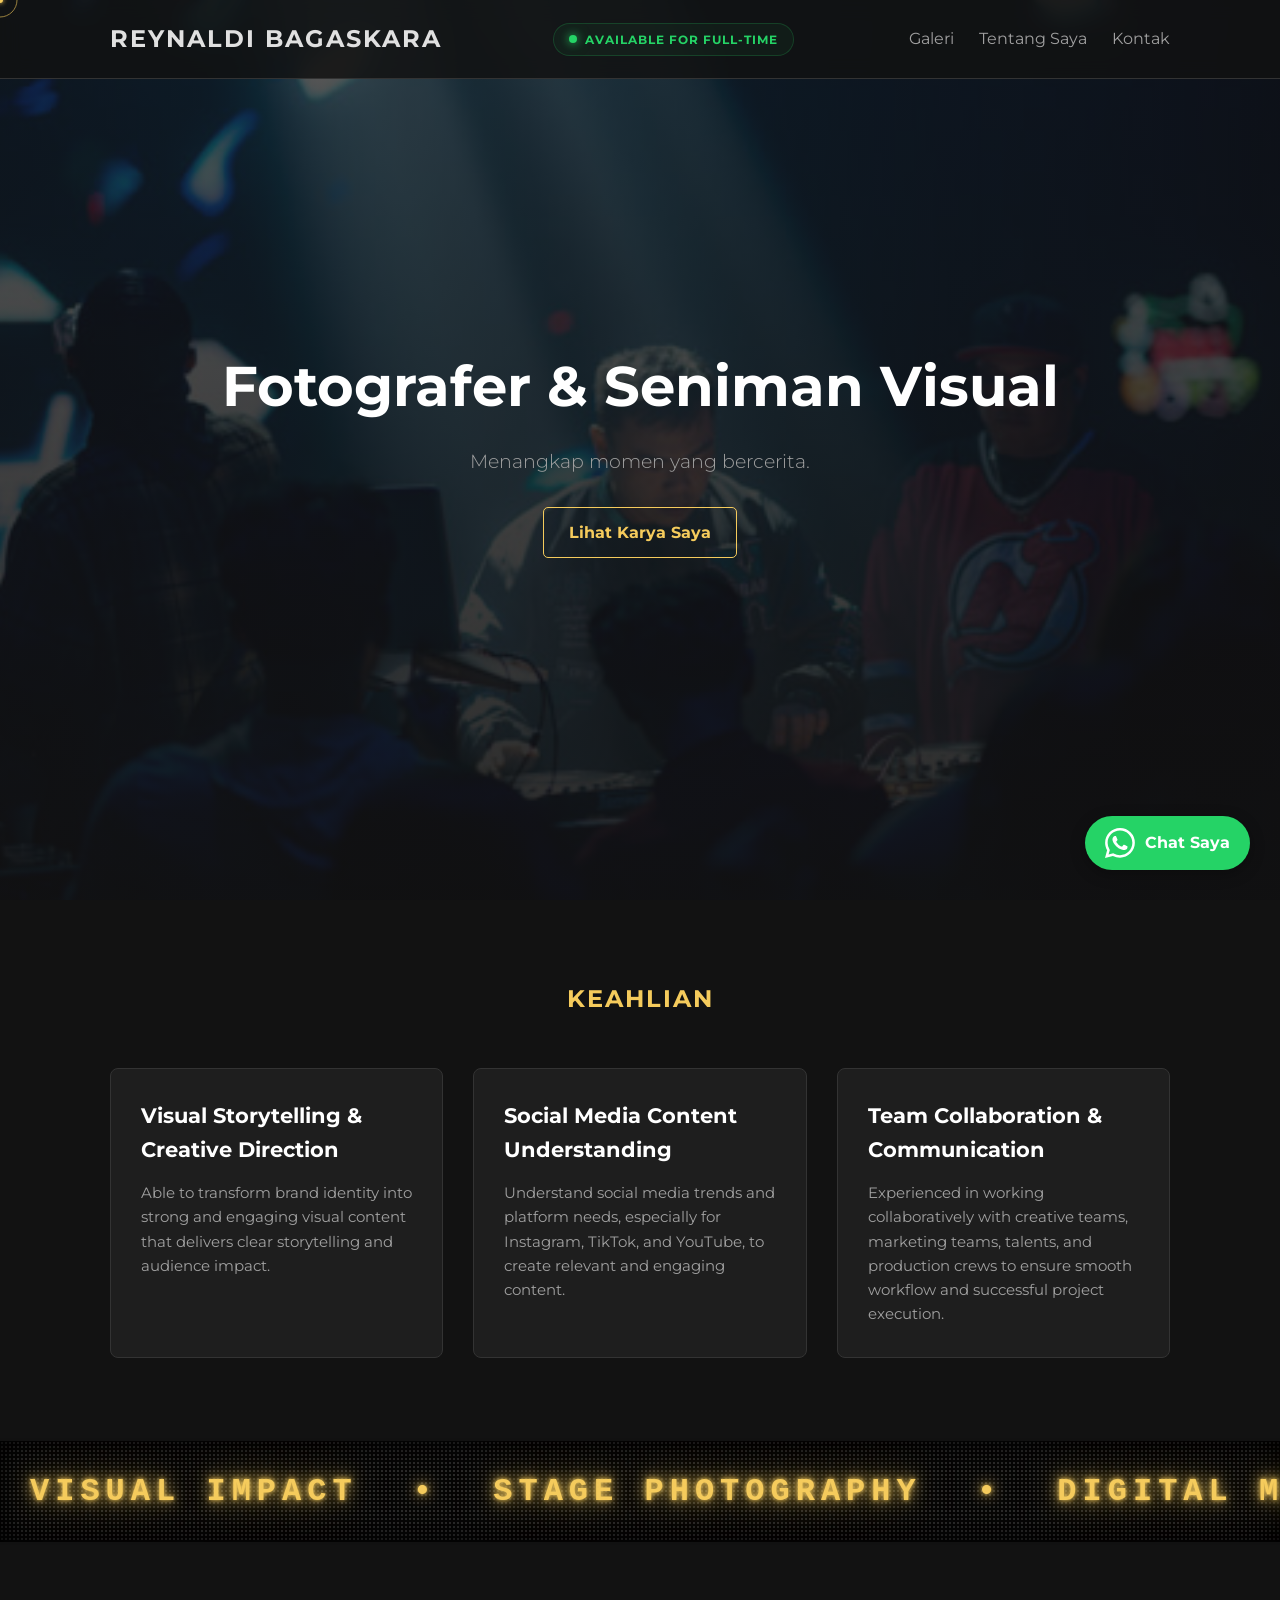
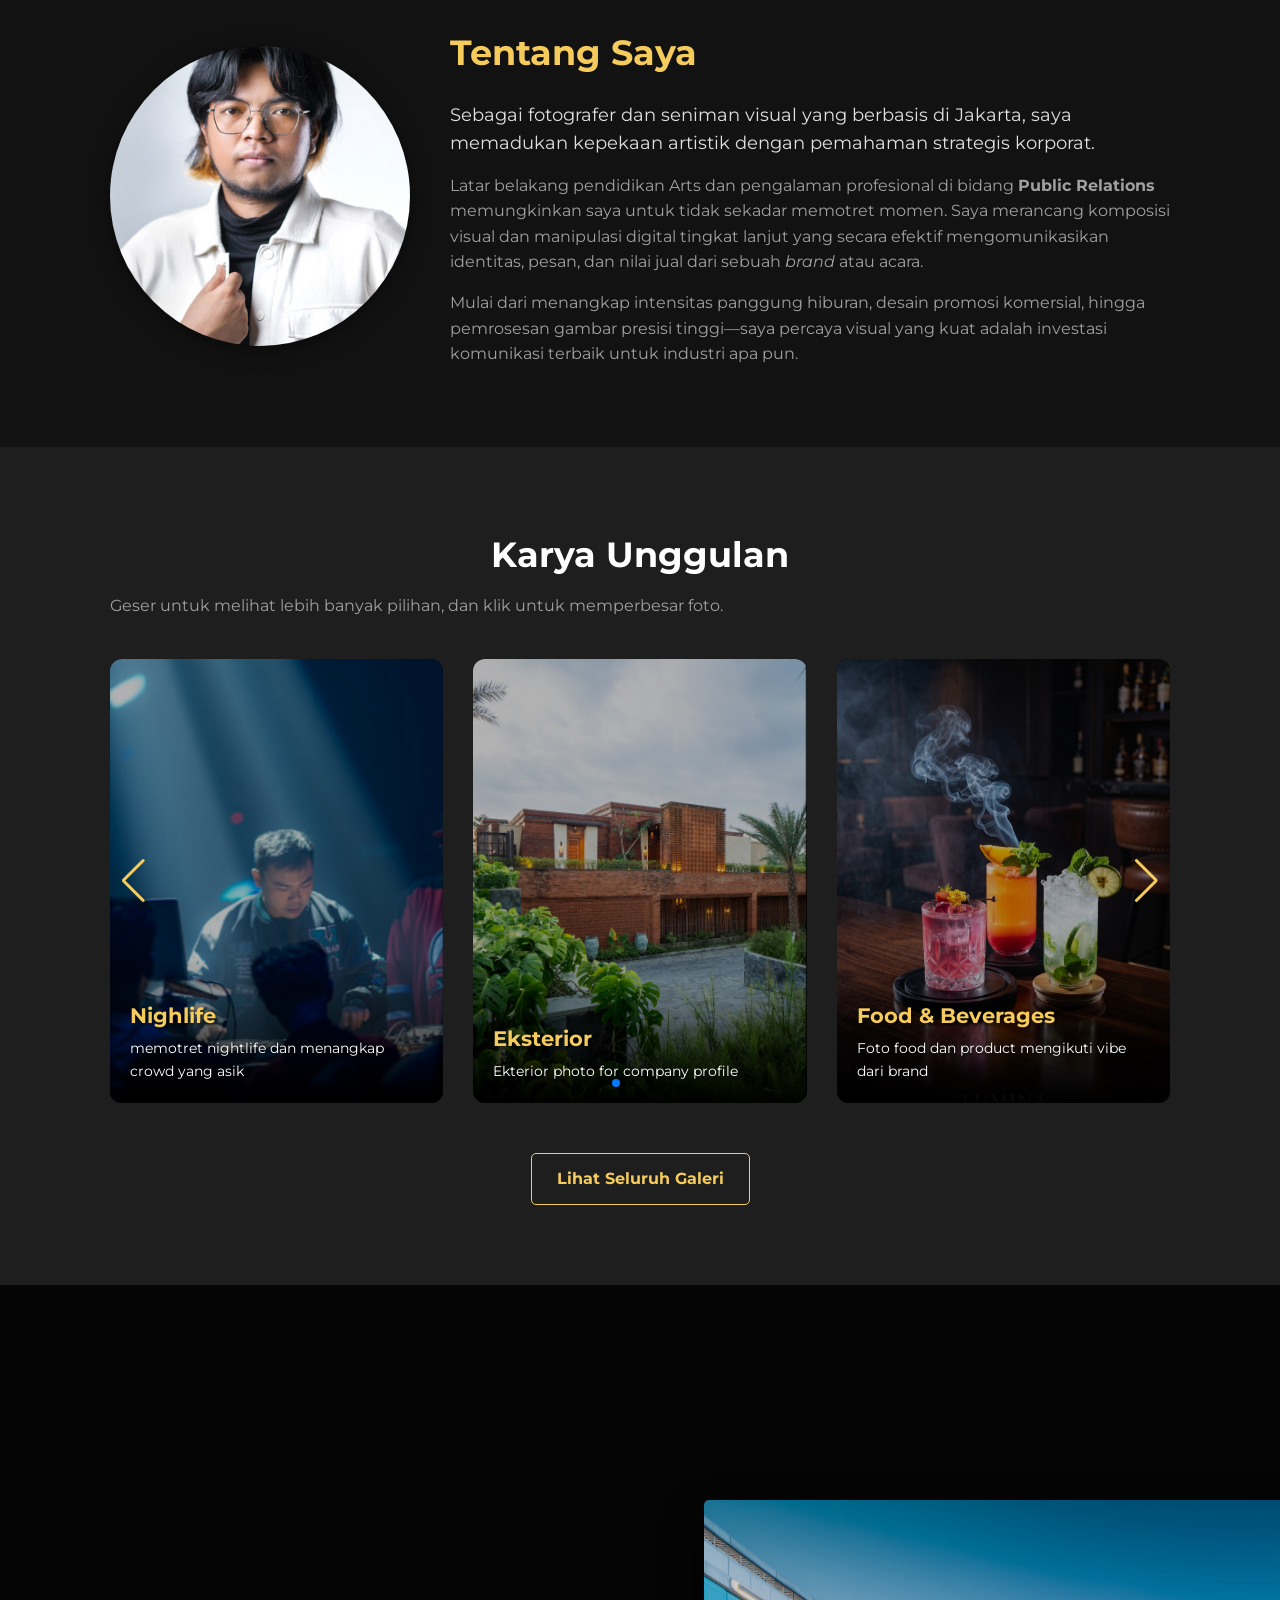
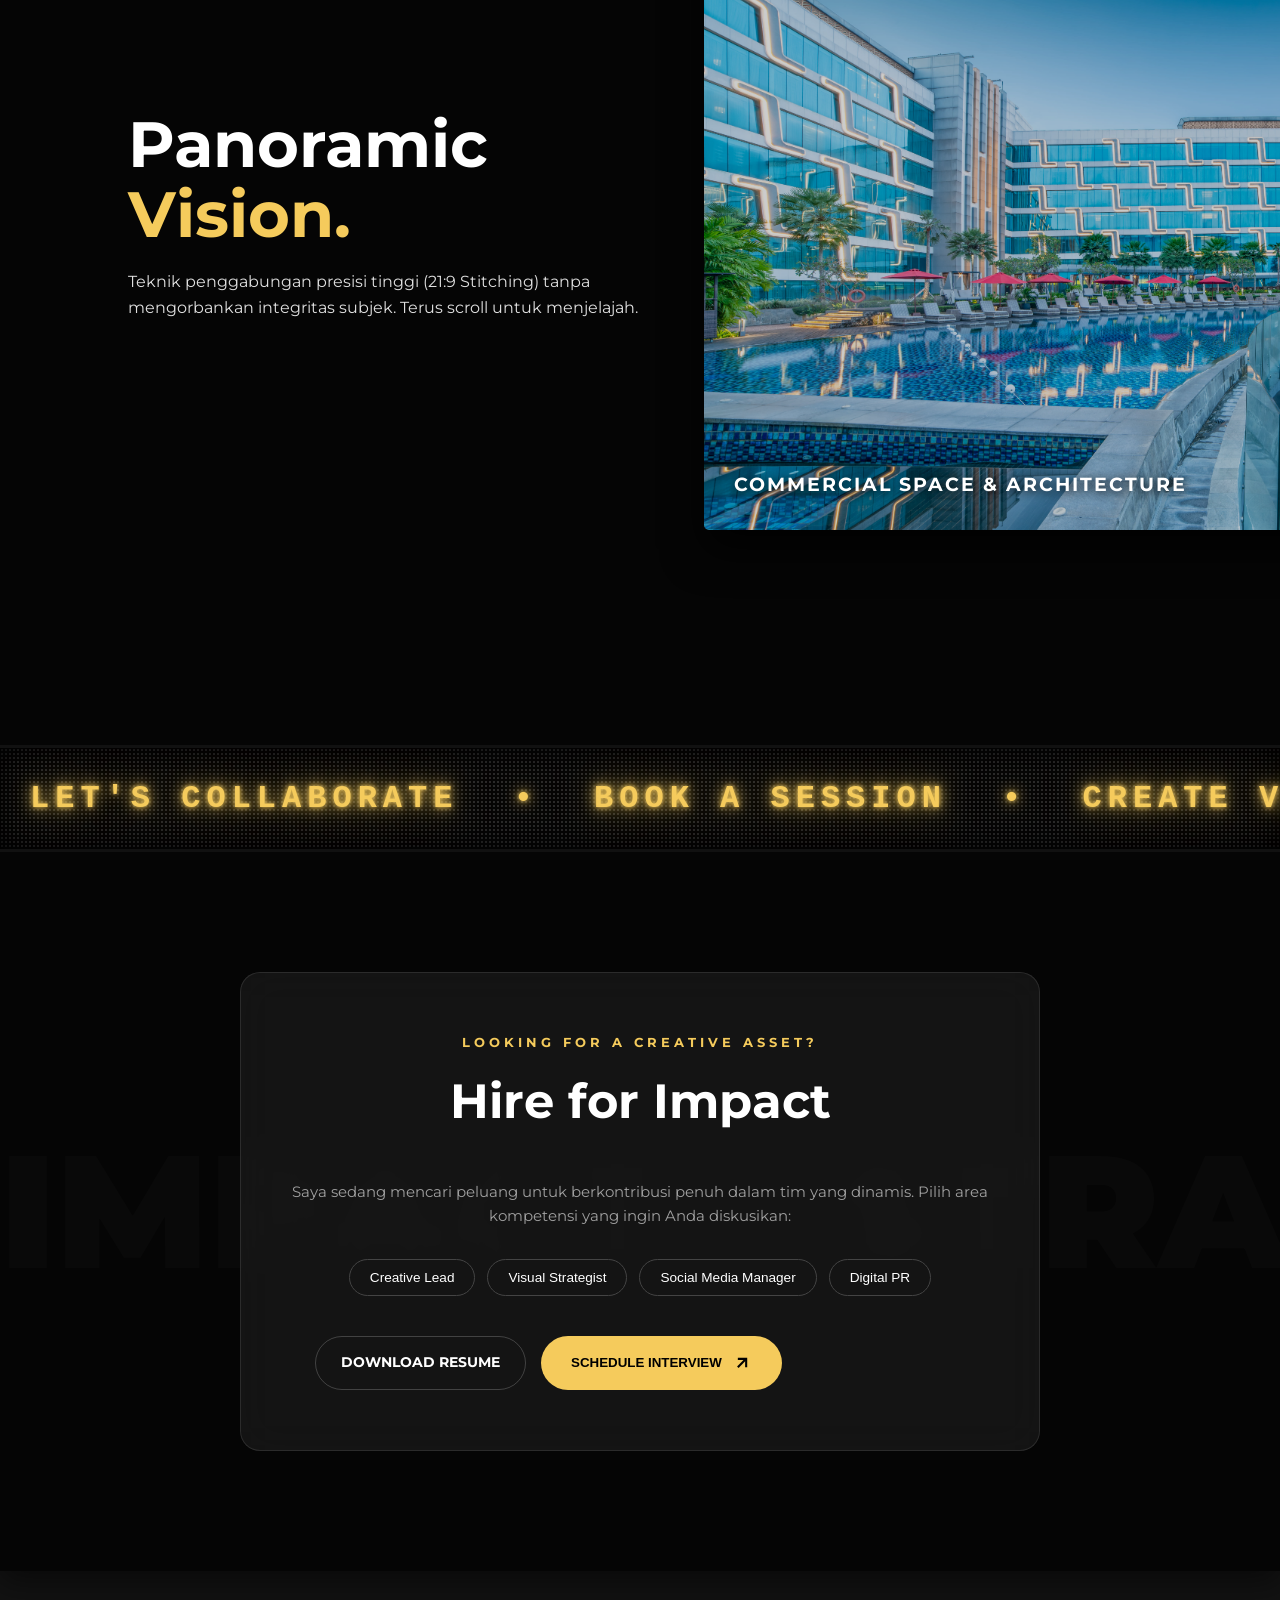
==== commit 7817d652: "Update index.html" ====
--- a/index.html
+++ b/index.html
@@ -11,7 +11,7 @@
   gtag('config', 'G-WN4M2QCL4G');
 </script>
     <meta name="description" content="Reynaldi Bagaskara - Fotografer profesional & seniman visual yang fokus pada event photography, commercial, dan digital manipulation.">
-<meta name="keywords" content="Fotografer Surabaya, Stage Photography, Commercial Photography, Portofolio Reynaldi Bagaskara">
+<meta name="keywords" content="Fotografer Jakarta, Stage Photography, Commercial Photography, Portofolio Reynaldi Bagaskara">
 
 <meta property="og:title" content="Reynaldi Bagaskara | Fotografer & Seniman Visual">
 <meta property="og:description" content="Melihat dunia lewat lensa dengan sudut pandang PR dan estetika artistik tinggi.">
@@ -107,7 +107,7 @@
                 <img src="gambar/fotoprofile.jpg" alt="Reynaldi Bagaskara" class="profile-pic" data-aos="fade-right">
                 <div class="about-text" data-aos="fade-left" data-aos-delay="200">
                     <h2 style="text-align: left; color: var(--highlight-color);">Tentang Saya</h2>
-                    <p style="font-size: 1.1rem; color: var(--text-primary);">Sebagai fotografer dan seniman visual yang berbasis di Surabaya, saya memadukan kepekaan artistik dengan pemahaman strategis korporat.</p>
+                    <p style="font-size: 1.1rem; color: var(--text-primary);">Sebagai fotografer dan seniman visual yang berbasis di Jakarta, saya memadukan kepekaan artistik dengan pemahaman strategis korporat.</p>
                     <p style="margin-top: 15px; color: var(--text-secondary);">Latar belakang pendidikan Arts dan pengalaman profesional di bidang <strong>Public Relations</strong> memungkinkan saya untuk tidak sekadar memotret momen. Saya merancang komposisi visual dan manipulasi digital tingkat lanjut yang secara efektif mengomunikasikan identitas, pesan, dan nilai jual dari sebuah <em>brand</em> atau acara.</p>
                     <p style="margin-top: 15px; color: var(--text-secondary);">Mulai dari menangkap intensitas panggung hiburan, desain promosi komersial, hingga pemrosesan gambar presisi tinggi—saya percaya visual yang kuat adalah investasi komunikasi terbaik untuk industri apa pun.</p>
                 </div>
--- a/style.css
+++ b/style.css
@@ -26,8 +26,8 @@
 .cta-button:hover { background: var(--highlight-color); color: var(--bg-main); }
 
 /* ----- 3. STYLE HALAMAN DEPAN (index.html) ----- */
-.hero { height: 100vh; display: flex; justify-content: center; align-items: center; text-align: center; color: #fff; padding-top: 80px; background-image: linear-gradient(rgba(18,18,18,0.7), rgba(18,18,18,0.9)), url('Gambar/acak23 (2).jpg'); background-position: center; background-size: cover; background-repeat: no-repeat; animation: heroSlideshow 15s infinite; }
-@keyframes heroSlideshow { 0% { background-image: linear-gradient(rgba(18,18,18,0.7), rgba(18,18,18,0.9)), url('Gambar/acak23 (2).jpg'); } 33% { background-image: linear-gradient(rgba(18,18,18,0.7), rgba(18,18,18,0.9)), url('Gambar/facad.jpg'); } 66% { background-image: linear-gradient(rgba(18,18,18,0.7), rgba(18,18,18,0.9)), url('Gambar/fnb.jpg'); } 100% { background-image: linear-gradient(rgba(18,18,18,0.7), rgba(18,18,18,0.9)), url('Gambar/acak23 (2).jpg'); } }
+.hero { height: 100vh; display: flex; justify-content: center; align-items: center; text-align: center; color: #fff; padding-top: 80px; background-image: linear-gradient(rgba(18,18,18,0.7), rgba(18,18,18,0.9)), url('gambar/acak23 (2).jpg'); background-position: center; background-size: cover; background-repeat: no-repeat; animation: heroSlideshow 15s infinite; }
+@keyframes heroSlideshow { 0% { background-image: linear-gradient(rgba(18,18,18,0.7), rgba(18,18,18,0.9)), url('gambar/acak23 (2).jpg'); } 33% { background-image: linear-gradient(rgba(18,18,18,0.7), rgba(18,18,18,0.9)), url('gambar/facad.jpg'); } 66% { background-image: linear-gradient(rgba(18,18,18,0.7), rgba(18,18,18,0.9)), url('gambar/fnb.jpg'); } 100% { background-image: linear-gradient(rgba(18,18,18,0.7), rgba(18,18,18,0.9)), url('gambar/acak23 (2).jpg'); } }
 .hero-content h1 { font-size: 3.5rem; margin-bottom: 15px; }
 .hero-content p { font-size: 1.2rem; font-weight: 300; margin-bottom: 30px; color: var(--text-secondary); }
 .about-section { background-color: var(--bg-main); }
@@ -280,7 +280,7 @@
 .cat-card:hover img { transform: scale(1.08); }
 @media (max-width: 768px) { .category-grid { gap: 15px; padding-left: 10px; } .cat-card { width: 260px; height: 420px; } }
 
-/* ----- CATEGORY MODAL (POP-UP) ----- */
+/* ----- CATEGORY MODAL FOTO (POP-UP) ----- */
 .category-modal { position: fixed; top: 0; left: 0; width: 100%; height: 100%; background: rgba(10, 10, 10, 0.98); z-index: 5000; display: none; overflow-y: auto; padding: 50px 20px; }
 .category-modal.active { display: block; }
 .category-modal-content { max-width: 1200px; margin: 0 auto; text-align: center; }
@@ -291,6 +291,15 @@
 @media (max-width: 768px) { .category-photos-grid { column-count: 2; } }
 .category-pdf-btn { display: inline-flex; align-items: center; background: transparent; color: var(--highlight-color); border: 1px solid var(--highlight-color); padding: 12px 25px; text-decoration: none; border-radius: 30px; font-weight: 700; font-size: 0.9rem; margin-bottom: 40px; transition: all 0.3s ease; text-transform: uppercase; letter-spacing: 1px; }
 .category-pdf-btn:hover { background: var(--highlight-color); color: var(--bg-main); transform: translateY(-3px); box-shadow: 0 5px 15px rgba(245, 203, 92, 0.3); }
+
+/* ----- CATEGORY MODAL VIDEO (POP-UP BARU) ----- */
+.video-modal { position: fixed; top: 0; left: 0; width: 100%; height: 100%; background: rgba(10, 10, 10, 0.98); z-index: 5000; display: none; overflow-y: auto; padding: 50px 20px; }
+.video-modal.active { display: block; }
+.video-modal-content { max-width: 1200px; margin: 0 auto; text-align: center; }
+.video-modal-close { position: fixed; top: 20px; right: 40px; font-size: 3rem; color: #fff; cursor: pointer; z-index: 5001; transition: 0.3s; }
+.video-modal-close:hover { color: var(--highlight-color); }
+.video-grid-modal { display: grid; grid-template-columns: repeat(auto-fit, minmax(300px, 1fr)); gap: 30px; margin-top: 30px; }
+.video-grid-modal video { width: 100%; border-radius: 12px; background: #000; outline: none; border: 1px solid var(--border-color); box-shadow: 0 10px 25px rgba(0,0,0,0.5); }
 
 /* =========================================
    UI/UX UPGRADE: CINEMATIC PRE-LOADER
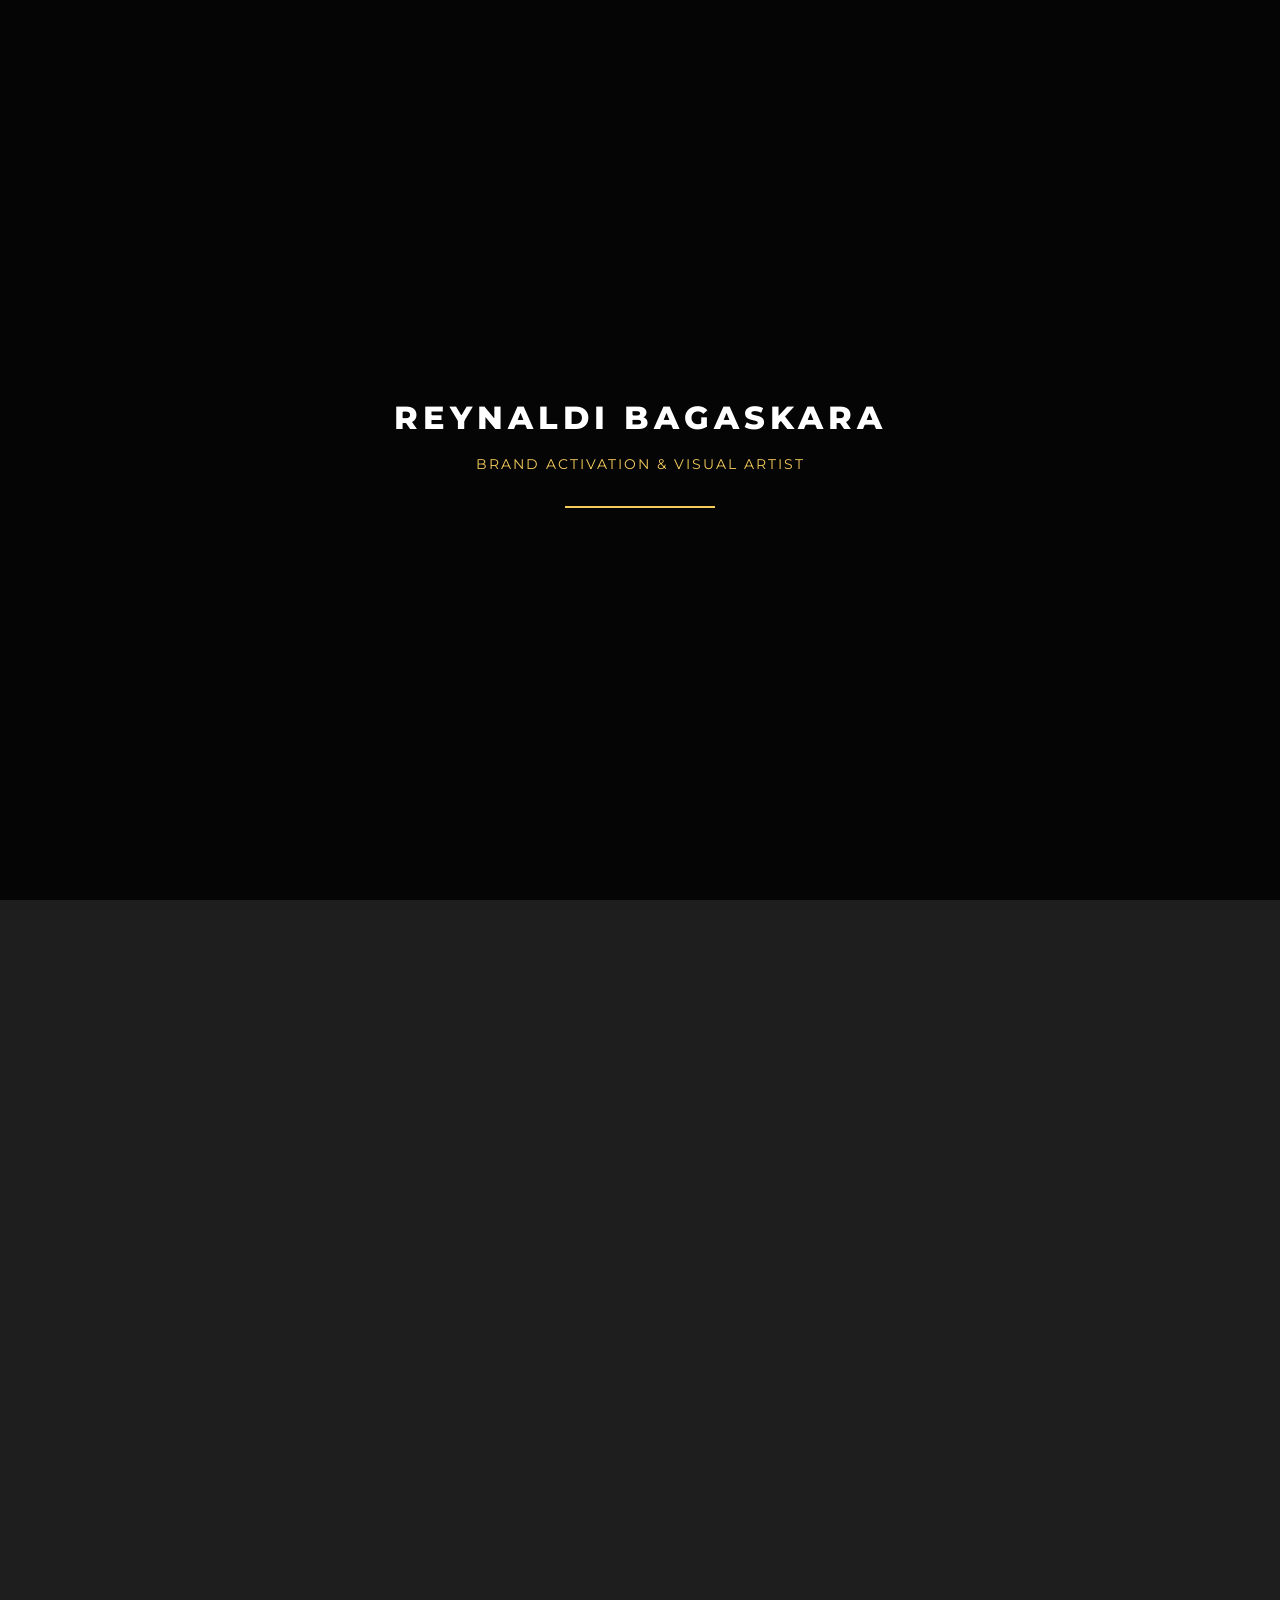
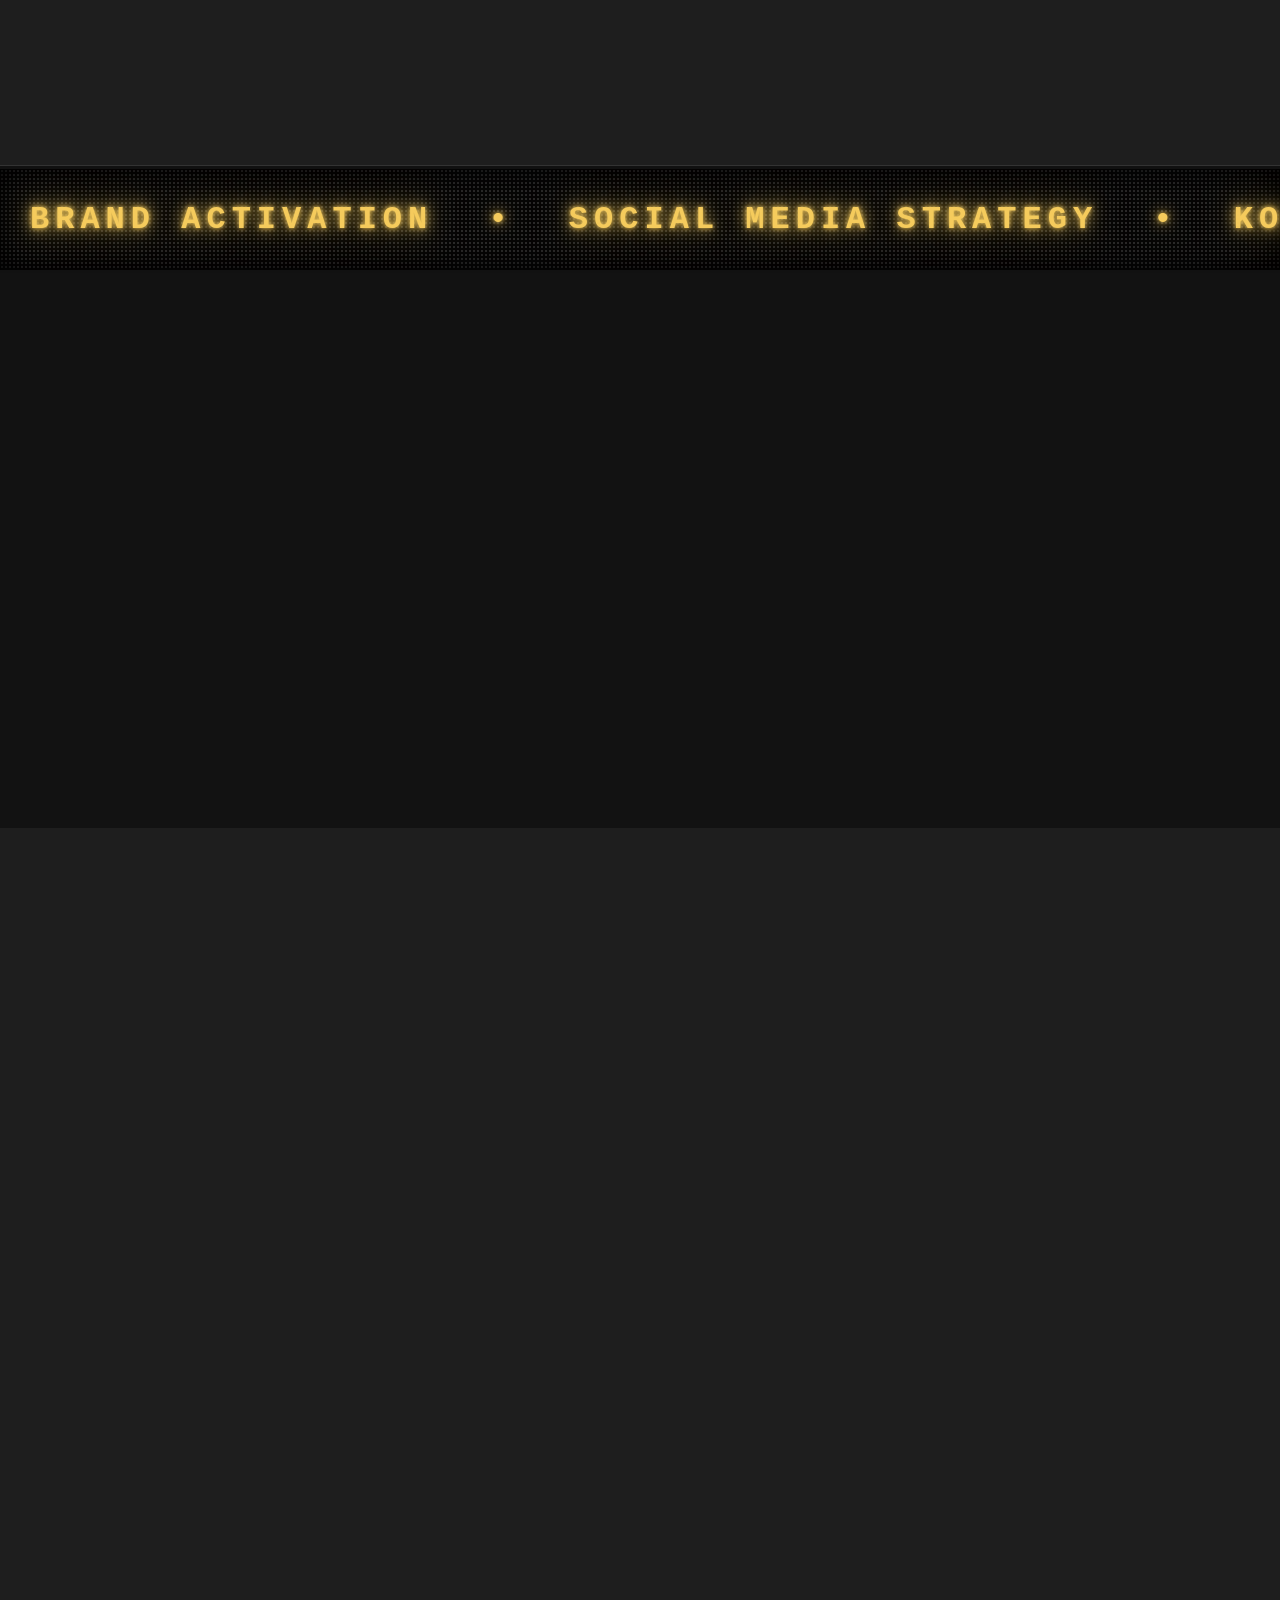
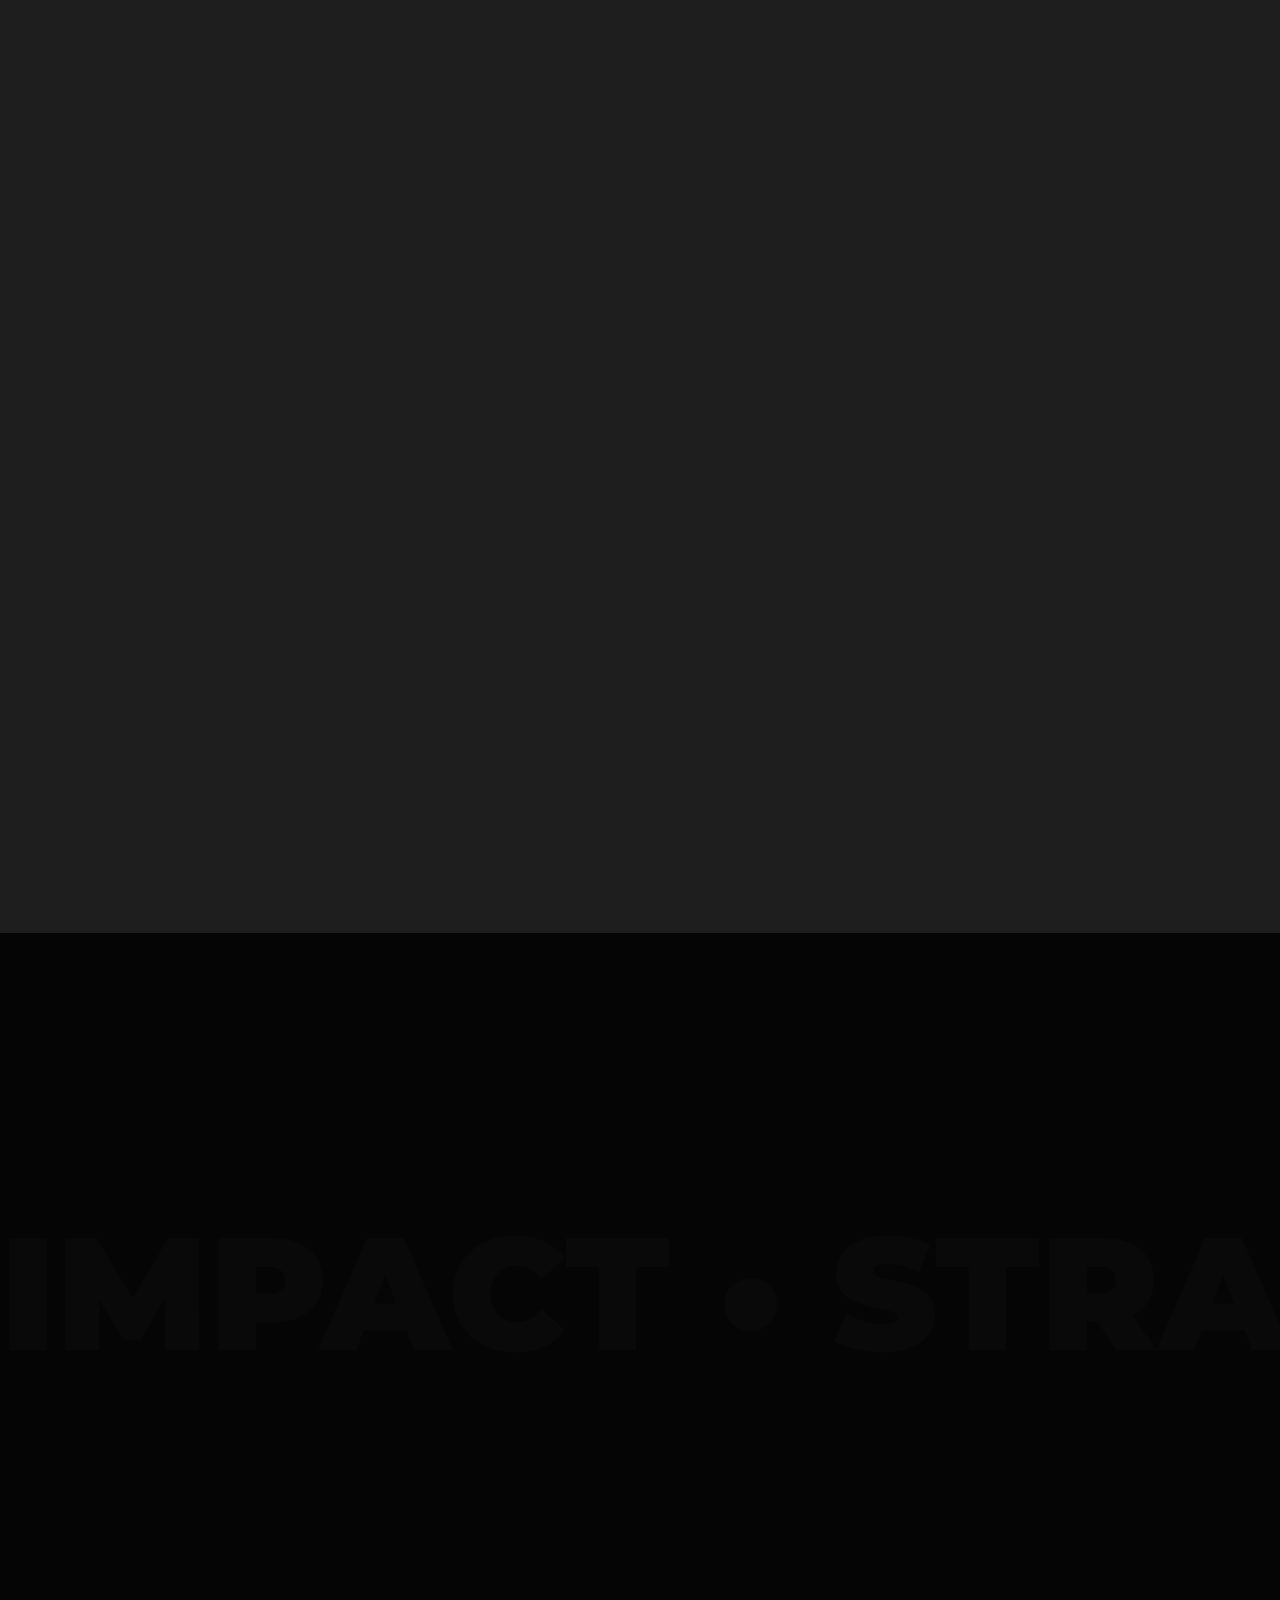
==== commit aa7f9c34: "Update index.html" ====
--- a/index.html
+++ b/index.html
@@ -1,36 +1,35 @@
+<!-- index.html (Homepage & Summary Hub) -->
 <!DOCTYPE html>
 <html lang="id">
 <head>
-    <!-- Google tag (gtag.js) -->
-<script async src="https://www.googletagmanager.com/gtag/js?id=G-WN4M2QCL4G"></script>
-<script>
-  window.dataLayer = window.dataLayer || [];
-  function gtag(){dataLayer.push(arguments);}
-  gtag('js', new Date());
-
-  gtag('config', 'G-WN4M2QCL4G');
-</script>
-    <meta name="description" content="Reynaldi Bagaskara - Fotografer profesional & seniman visual yang fokus pada event photography, commercial, dan digital manipulation.">
-<meta name="keywords" content="Fotografer Jakarta, Stage Photography, Commercial Photography, Portofolio Reynaldi Bagaskara">
-
-<meta property="og:title" content="Reynaldi Bagaskara | Fotografer & Seniman Visual">
-<meta property="og:description" content="Melihat dunia lewat lensa dengan sudut pandang PR dan estetika artistik tinggi.">
-<meta property="og:image" content="gambar/fotoprofile.jpg"> <meta property="og:url" content="https://reynaldi.netlify.app">
-<meta property="og:type" content="website">
-
-<link rel="icon" type="image/x-icon" href="gambar/fotoprofile.jpg">
+    <script async src="https://www.googletagmanager.com/gtag/js?id=G-WN4M2QCL4G"></script>
+    <script>
+      window.dataLayer = window.dataLayer || [];
+      function gtag(){dataLayer.push(arguments);}
+      gtag('js', new Date());
+      gtag('config', 'G-WN4M2QCL4G');
+    </script>
     <meta charset="UTF-8">
     <meta name="viewport" content="width=device-width, initial-scale=1.0">
-    <title>Portofolio Fotografi Reynaldi Bagaskara</title>
-    <link href="https://fonts.googleapis.com/css2?family=Montserrat:wght@300;400;700&display=swap" rel="stylesheet">
+    <meta name="description" content="Reynaldi Bagaskara - Brand Activation & Social Media Manager, Digital Marketer, dan Seniman Visual Spesialis Industri F&B & Hospitality.">
+    <meta name="keywords" content="Brand Activation Manager, Social Media Manager Jakarta, Digital Marketing Hospitality, Portofolio Reynaldi Bagaskara">
+    <meta property="og:title" content="Reynaldi Bagaskara | Brand Activation & Visual Portfolio">
+    <meta property="og:description" content="Mengintegrasikan strategi pemasaran digital, aktivasi brand, dan estetika visual tinggi.">
+    <meta property="og:image" content="gambar/fotoprofile.jpg">
+    <meta property="og:url" content="https://reynaldi.netlify.app">
+    <meta property="og:type" content="website">
+    <link rel="icon" type="image/x-icon" href="gambar/fotoprofile.jpg">
+    <title>Reynaldi Bagaskara | Executive Portfolio Hub</title>
+    <link href="https://fonts.googleapis.com/css2?family=Montserrat:wght@300;400;600;700;800&display=swap" rel="stylesheet">
     <link rel="stylesheet" href="style.css">
     <link rel="stylesheet" href="https://cdn.jsdelivr.net/npm/swiper@10/swiper-bundle.min.css" />
+    <link href="https://unpkg.com/aos@2.3.1/dist/aos.css" rel="stylesheet">
 </head>
 <body>
     <div id="premium-loader">
         <div class="loader-content">
             <span class="loader-name">REYNALDI BAGASKARA</span>
-            <span class="loader-title">Creative Director & Visual Artist</span>
+            <span class="loader-title">Brand Activation & Visual Artist</span>
             <div class="loader-progress"></div>
         </div>
     </div>
@@ -41,12 +40,15 @@
             
             <div class="hiring-status" data-aos="fade-left">
                 <span class="status-dot"></span>
-                <span class="status-text">Available for Full-time</span>
+                <span class="status-text">Available for Full-time / Consult</span>
             </div>
             
             <nav class="nav-links">
                 <ul>
-                    <li><a href="galeri.html">Galeri</a></li>
+                    <li><a href="index.html" class="active">Home</a></li>
+                    <li><a href="marketing.html">Marketing Strategy</a></li>
+                    <li><a href="fotografi.html">Fotografi</a></li>
+                    <li><a href="videografi.html">Videografi</a></li>
                     <li><a href="index.html#about">Tentang Saya</a></li>
                     <li><a href="index.html#contact">Kontak</a></li>
                 </ul>
@@ -57,48 +59,74 @@
                 <div class="burger-line"></div>
                 <div class="burger-line"></div>
             </div>
-    
         </div>
     </header>
 
     <main>
         <section id="home" class="hero">
             <div class="hero-content">
-                <h1 data-aos="fade-down" data-aos-delay="200">Fotografer & Seniman Visual</h1>
-                <p data-aos="fade-up" data-aos-delay="400">Menangkap momen yang bercerita.</p>
-                <a href="galeri.html" class="cta-button" data-aos="fade-up" data-aos-delay="600">Lihat Karya Saya</a>
-            </div>
-        </section>
-
-        <section id="services" style="background-color: var(--bg-main); padding: 80px 0;">
+                <h1 data-aos="fade-down" data-aos-delay="200">Brand Activation & Social Media Manager</h1>
+                <p data-aos="fade-up" data-aos-delay="400">Menghubungkan strategi pemasaran digital, manajemen KOL, dan estetika visual tingkat tinggi untuk industri F&B, Hospitality, & Lifestyle.</p>
+                <div style="display: flex; gap: 15px; justify-content: center; flex-wrap: wrap;" data-aos="fade-up" data-aos-delay="600">
+                    <a href="marketing.html" class="cta-button" style="background: var(--highlight-color); color: var(--bg-main);">Marketing Portfolio</a>
+                    <a href="#pillar-hub" class="cta-button">Eksplor Pilar Karya</a>
+                </div>
+            </div>
+        </section>
+
+        <!-- THREE PILLARS EXECUTIVE HUB SECTION -->
+        <section id="pillar-hub" style="background-color: var(--bg-secondary); padding: 90px 0; border-bottom: 1px solid var(--border-color);">
             <div class="container">
-                <h2 data-aos="fade-up" style="color: var(--highlight-color); font-size: 1.5rem; text-transform: uppercase; letter-spacing: 2px; margin-bottom: 50px;">Keahlian</h2>
-                
-                <div style="display: grid; grid-template-columns: repeat(auto-fit, minmax(280px, 1fr)); gap: 30px;">
-                    
-                    <div data-aos="fade-up" data-aos-delay="100" style="background: var(--bg-secondary); padding: 30px; border-radius: 8px; border: 1px solid var(--border-color);">
-                        <h3 style="margin-bottom: 15px; font-size: 1.3rem;">Visual Storytelling & Creative Direction</h3>
-                        <p style="color: var(--text-secondary); font-size: 0.95rem;">Able to transform brand identity into strong and engaging visual content that delivers clear storytelling and audience impact.</p>
-                    </div>
-
-                    <div data-aos="fade-up" data-aos-delay="200" style="background: var(--bg-secondary); padding: 30px; border-radius: 8px; border: 1px solid var(--border-color);">
-                        <h3 style="margin-bottom: 15px; font-size: 1.3rem;">Social Media Content Understanding</h3>
-                        <p style="color: var(--text-secondary); font-size: 0.95rem;">Understand social media trends and platform needs, especially for Instagram, TikTok, and YouTube, to create relevant and engaging content.</p>
-                    </div>
-
-                    <div data-aos="fade-up" data-aos-delay="300" style="background: var(--bg-secondary); padding: 30px; border-radius: 8px; border: 1px solid var(--border-color);">
-                        <h3 style="margin-bottom: 15px; font-size: 1.3rem;">Team Collaboration & Communication</h3>
-                        <p style="color: var(--text-secondary); font-size: 0.95rem;">Experienced in working collaboratively with creative teams, marketing teams, talents, and production crews to ensure smooth workflow and successful project execution.</p>
-                    </div>
-
-                </div>
-            </div>
-        </section>
-        
+                <h2 data-aos="fade-up" style="color: var(--highlight-color); font-size: 1.5rem; text-transform: uppercase; letter-spacing: 2px; margin-bottom: 15px;">Area Keahlian Utama</h2>
+                <p data-aos="fade-up" data-aos-delay="100" style="text-align: center; color: var(--text-secondary); margin-bottom: 50px; max-width: 700px; margin-left: auto; margin-right: auto;">Pilih cabang portofolio di bawah ini untuk meninjau dokumentasi proyek strategis, studi kasus kampanye, maupun hasil produksi visual secara terperinci.</p>
+
+                <div class="hub-pillars-grid">
+                    <!-- Pillar 1: Marketing -->
+                    <div class="pillar-card" data-aos="fade-up" data-aos-delay="100">
+                        <div class="pillar-img-wrapper">
+                            <img src="gambar/facad.jpg" alt="Marketing & Brand Activation">
+                            <span class="pillar-badge">STRATEGY & ACTIVATION</span>
+                        </div>
+                        <div class="pillar-content">
+                            <h3>Marketing & Social Media</h3>
+                            <p>Manajemen 6 unit bisnis F&B, strategi Meta Ads, studi kasus kampanye (Steak to The Point, Pizza with Papa), serta pengelolaan KOL & Guest Hosting.</p>
+                            <a href="marketing.html" class="pillar-link-btn">Buka Portofolio Marketing &rarr;</a>
+                        </div>
+                    </div>
+
+                    <!-- Pillar 2: Fotografi -->
+                    <div class="pillar-card" data-aos="fade-up" data-aos-delay="200">
+                        <div class="pillar-img-wrapper">
+                            <img src="gambar/acak35 (2).jpg" alt="Fotografi Portofolio">
+                            <span class="pillar-badge">VISUAL ART</span>
+                        </div>
+                        <div class="pillar-content">
+                            <h3>Karya Fotografi</h3>
+                            <p>Koleksi fotografi komersial, Food & Beverage styling, Nightlife stage, Portrait, Sport & Wellness, dan manipulasi digital 21:9 Stitching.</p>
+                            <a href="fotografi.html" class="pillar-link-btn">Lihat Galeri Foto &rarr;</a>
+                        </div>
+                    </div>
+
+                    <!-- Pillar 3: Videografi -->
+                    <div class="pillar-card" data-aos="fade-up" data-aos-delay="300">
+                        <div class="pillar-img-wrapper">
+                            <img src="gambar/wcc.jpg" alt="Videografi & Sinematografi">
+                            <span class="pillar-badge">MOTION & RECAP</span>
+                        </div>
+                        <div class="pillar-content">
+                            <h3>Videografi & Reels</h3>
+                            <p>Showcase sinematografi event recap, konten kreatif media sosial, produksi Reels/TikTok, serta WCC visual showcase.</p>
+                            <a href="videografi.html" class="pillar-link-btn">Putar Karya Video &rarr;</a>
+                        </div>
+                    </div>
+                </div>
+            </div>
+        </section>
+
         <div class="videotron-container">
             <div class="videotron-content">
-                <span>VISUAL IMPACT</span> • <span>STAGE PHOTOGRAPHY</span> • <span>DIGITAL MANIPULATION</span> • <span>COMMERCIAL SPACE</span> • <span>PR DRIVEN VISUALS</span> • 
-                <span>VISUAL IMPACT</span> • <span>STAGE PHOTOGRAPHY</span> • <span>DIGITAL MANIPULATION</span> • <span>COMMERCIAL SPACE</span> • <span>PR DRIVEN VISUALS</span> • 
+                <span>BRAND ACTIVATION</span> • <span>SOCIAL MEDIA STRATEGY</span> • <span>KOL & NIGHTLIFE HOSTING</span> • <span>COMMERCIAL PHOTOGRAPHY</span> • <span>F&B MARKETING</span> • 
+                <span>BRAND ACTIVATION</span> • <span>SOCIAL MEDIA STRATEGY</span> • <span>KOL & NIGHTLIFE HOSTING</span> • <span>COMMERCIAL PHOTOGRAPHY</span> • <span>F&B MARKETING</span> • 
             </div>
         </div>
 
@@ -106,129 +134,87 @@
             <div class="container about-content">
                 <img src="gambar/fotoprofile.jpg" alt="Reynaldi Bagaskara" class="profile-pic" data-aos="fade-right">
                 <div class="about-text" data-aos="fade-left" data-aos-delay="200">
-                    <h2 style="text-align: left; color: var(--highlight-color);">Tentang Saya</h2>
-                    <p style="font-size: 1.1rem; color: var(--text-primary);">Sebagai fotografer dan seniman visual yang berbasis di Jakarta, saya memadukan kepekaan artistik dengan pemahaman strategis korporat.</p>
-                    <p style="margin-top: 15px; color: var(--text-secondary);">Latar belakang pendidikan Arts dan pengalaman profesional di bidang <strong>Public Relations</strong> memungkinkan saya untuk tidak sekadar memotret momen. Saya merancang komposisi visual dan manipulasi digital tingkat lanjut yang secara efektif mengomunikasikan identitas, pesan, dan nilai jual dari sebuah <em>brand</em> atau acara.</p>
-                    <p style="margin-top: 15px; color: var(--text-secondary);">Mulai dari menangkap intensitas panggung hiburan, desain promosi komersial, hingga pemrosesan gambar presisi tinggi—saya percaya visual yang kuat adalah investasi komunikasi terbaik untuk industri apa pun.</p>
+                    <h2 style="text-align: left; color: var(--highlight-color);">Profil Profesional</h2>
+                    <p style="font-size: 1.1rem; color: var(--text-primary);">Saya adalah seorang <strong>T-Shaped Marketing Professional</strong> dengan fondasi eksekusi kreatif tajam yang berkembang memimpin strategi multi-brand di industri corporate hospitality & F&B.</p>
+                    <p style="margin-top: 15px; color: var(--text-secondary);">Saat ini mengelola pilar pemasaran digital dan media sosial untuk 6 unit bisnis di bawah <strong>Sudestada Group</strong> (termasuk Sudestada Jakarta, Casalena, Coal Bar, Libros Bar, dan Signature Cafe). Keunggulan saya terletak pada integrasi antara <em>brand awareness</em>, pengangkatan audiens melalui kampanye tematik (seperti Casa Summer Brunch & Pizza with Papa), manajemen <em>guest hosting</em> bar, dan konversi Meta Ads yang presisi.</p>
+                    <p style="margin-top: 15px; color: var(--text-secondary);">Berbekal latar belakang visual di Phototentic Studio dan Public Relations, saya memastikan setiap arah komunikasi brand tidak hanya estetik secara visual, tetapi juga efektif secara objektif operasional venue.</p>
                 </div>
             </div>
         </section>
 
         <section id="featured-works" style="background-color: var(--bg-secondary); padding: 80px 0; overflow: hidden;">
             <div class="container">
-                <h2 data-aos="fade-up" style="color: #fff; margin-bottom: 10px;">Karya Unggulan</h2>
-                <p data-aos="fade-up" style="color: var(--text-secondary); margin-bottom: 40px;">Geser untuk melihat lebih banyak pilihan, dan klik untuk memperbesar foto.</p>
+                <h2 data-aos="fade-up" style="color: #fff; margin-bottom: 10px;">Sorotan Visual Unggulan</h2>
+                <p data-aos="fade-up" style="color: var(--text-secondary); margin-bottom: 40px;">Geser untuk melihat pratinjau aset estetika visual hospitality & lifestyle.</p>
                 
                 <div class="swiper featuredSwiper" data-aos="fade-up" data-aos-delay="200">
                     <div class="swiper-wrapper">
-                        
-                        <div class="swiper-slide featured-item">
-                            <img src="gambar/acak23 (2).jpg" alt="Nighlife" class="lightbox-trigger" loading="lazy" decoding="async">
-                            <div class="featured-overlay">
-                                <h3>Nighlife</h3>
-                                <p>memotret nightlife dan menangkap crowd yang asik</p>
-                            </div>
-                        </div>
-
-                        <div class="swiper-slide featured-item">
-                            <img src="gambar/eksterior.jpg" alt="Eksterior" class="lightbox-trigger" loading="lazy" decoding="async">
-                            <div class="featured-overlay">
-                                <h3>Eksterior</h3>
-                                <p>Ekterior photo for company profile</p>
-                            </div>
-                        </div>
-
-                        <div class="swiper-slide featured-item">
-                            <img src="gambar/fnb.jpg" alt="Food stylist photography" class="lightbox-trigger" loading="lazy" decoding="async">
-                            <div class="featured-overlay">
-                                <h3>Food & Beverages</h3>
-                                <p>Foto food dan product mengikuti vibe dari brand</p>
-                            </div>
-                        </div>
-
-                        <div class="swiper-slide featured-item">
-                            <img src="gambar/acak35 (2).jpg" alt="Portrait" class="lightbox-trigger" loading="lazy" decoding="async">
-                            <div class="featured-overlay">
-                                <h3>Portrait</h3>
-                                <p>Menangkap emosi manusia dalam bentuk portrait fotografi</p>
-                            </div>
-                        </div>
-
+                        <div class="swiper-slide featured-item">
+                            <img src="gambar/acak23 (2).jpg" alt="Nightlife" class="lightbox-trigger" loading="lazy">
+                            <div class="featured-overlay">
+                                <h3>Nightlife & Crowd</h3>
+                                <p>Atmosfer nightlife dan event hosting Coal Bar & Flexyum</p>
+                            </div>
+                        </div>
+                        <div class="swiper-slide featured-item">
+                            <img src="gambar/eksterior.jpg" alt="Eksterior" class="lightbox-trigger" loading="lazy">
+                            <div class="featured-overlay">
+                                <h3>Architectural & Venue</h3>
+                                <p>Dokumentasi ruang komersial & function space Casalena</p>
+                            </div>
+                        </div>
+                        <div class="swiper-slide featured-item">
+                            <img src="gambar/fnb.jpg" alt="Food Stylist" class="lightbox-trigger" loading="lazy">
+                            <div class="featured-overlay">
+                                <h3>Culinary & Beverage</h3>
+                                <p>Visual produk premium steak & mixology cocktail</p>
+                            </div>
+                        </div>
+                        <div class="swiper-slide featured-item">
+                            <img src="gambar/acak35 (2).jpg" alt="Portrait" class="lightbox-trigger" loading="lazy">
+                            <div class="featured-overlay">
+                                <h3>Brand Ambassador & KOL</h3>
+                                <p>Visual storytelling untuk persona brand dan media sosial</p>
+                            </div>
+                        </div>
                     </div>
                     
                     <div class="swiper-pagination"></div>
                     <div class="swiper-button-next" style="color: var(--highlight-color);"></div>
                     <div class="swiper-button-prev" style="color: var(--highlight-color);"></div>
                 </div>
-
-                <div style="text-align: center; margin-top: 50px;">
-                    <a href="galeri.html" class="cta-button" data-aos="fade-up">Lihat Seluruh Galeri</a>
-                </div>
-            </div>
-        </section>
-        
-        <section id="horizon-showcase" class="horizon-wrapper">
-            <div class="horizon-container">
-                
-                <div class="horizon-intro">
-                    <h2 data-aos="fade-right">Panoramic<br><span style="color: var(--highlight-color);">Vision.</span></h2>
-                    <p data-aos="fade-right" data-aos-delay="200">Teknik penggabungan presisi tinggi (21:9 Stitching) tanpa mengorbankan integritas subjek. Terus scroll untuk menjelajah.</p>
-                </div>
-
-                <div class="horizon-item">
-                    <img src="gambar/facad.jpg" alt="Panoramic Commercial">
-                    <div class="horizon-caption">Commercial Space & Architecture</div>
-                </div>
-
-                <div class="horizon-item">
-                    <img src="gambar/widestage.jpg" alt="Panoramic Stage">
-                    <div class="horizon-caption">Wide Stage & Crowd Atmosphere</div>
-                </div>
-
-                <div class="horizon-item">
-                    <img src="gambar/landscape.jpg" alt="Panoramic Landscape">
-                    <div class="horizon-caption">landscape</div>
-                </div>
-
-            </div>
-        </section>
-        
-        <div class="videotron-container">
-            <div class="videotron-content">
-                <span>LET'S COLLABORATE</span> • <span>BOOK A SESSION</span> • <span>CREATE VISUAL IMPACT</span> • <span>GET IN TOUCH</span> • 
-                <span>LET'S COLLABORATE</span> • <span>BOOK A SESSION</span> • <span>CREATE VISUAL IMPACT</span> • <span>GET IN TOUCH</span> • 
-            </div>
-        </div>
-        
-       <section id="contact" class="final-cta-section">
+            </div>
+        </section>
+
+        <section id="contact" class="final-cta-section">
             <div class="cta-kinetic-bg">
                 <span>IMPACT • STRATEGY • VISION • IMPACT • STRATEGY • </span>
             </div>
             
             <div class="container">
                 <div class="cta-card" data-aos="zoom-in">
-                    <p class="cta-subtitle">LOOKING FOR A CREATIVE ASSET?</p>
-                    <h2 class="cta-title">Hire for Impact</h2>
+                    <p class="cta-subtitle">BUTUH STRATEGI MARKETING & ACTIVATION?</p>
+                    <h2 class="cta-title">Mari Berdiskusi</h2>
                     
                     <p style="color: var(--text-secondary); margin-bottom: 30px; font-size: 0.95rem;">
-                        Saya sedang mencari peluang untuk berkontribusi penuh dalam tim yang dinamis. 
-                        Pilih area kompetensi yang ingin Anda diskusikan:
+                        Saya terbuka untuk diskusi konsultasi, proyek manajemen kampanye, maupun kesempatan karier full-time managerial.
+                        Pilih fokus area yang ingin Anda bahas:
                     </p>
                     
                     <div class="project-tags">
+                        <button class="tag-btn" onclick="quickPitch('Brand & Social Media Manager')">Brand & Socmed Manager</button>
+                        <button class="tag-btn" onclick="quickPitch('Brand Activation Specialist')">Brand Activation</button>
+                        <button class="tag-btn" onclick="quickPitch('Digital Marketing Strategist')">Digital Marketing</button>
                         <button class="tag-btn" onclick="quickPitch('Creative Lead')">Creative Lead</button>
-                        <button class="tag-btn" onclick="quickPitch('Visual Strategist')">Visual Strategist</button>
-                        <button class="tag-btn" onclick="quickPitch('Social Media Manager')">Social Media Manager</button>
-                        <button class="tag-btn" onclick="quickPitch('Digital PR')">Digital PR</button>
                     </div>
 
                     <div class="cta-action">
                         <a href="pdf/CV_Reynaldi_Bagaskara.pdf" target="_blank" class="cv-download-btn">
-                            DOWNLOAD RESUME
+                            DOWNLOAD RESUME (PDF)
                         </a>
                         
                         <button onclick="sendRecruitmentWA()" class="magnetic-send-btn">
-                            SCHEDULE INTERVIEW
+                            HUBUNGI SAYA (WA)
                             <svg width="20" height="20" viewBox="0 0 24 24" fill="none" stroke="currentColor" stroke-width="2.5"><line x1="7" y1="17" x2="17" y2="7"></line><polyline points="7 7 17 7 17 17"></polyline></svg>
                         </button>
                     </div>
@@ -237,14 +223,14 @@
         </section> 
     </main>
 
-<div id="lightbox" class="lightbox">
-    <span class="lightbox-close">&times;</span>
-    <img id="lightbox-img" class="lightbox-content" src="">
-</div>
+    <div id="lightbox" class="lightbox">
+        <span class="lightbox-close">&times;</span>
+        <img id="lightbox-img" class="lightbox-content" src="">
+    </div>
     <div class="cursor-dot"></div>
     <div class="cursor-ring"></div>
 
-    <a href="https://wa.me/6282196956556?text=Halo%20Rey,%20saya%20tertarik%20dengan%20layanan%20fotografi%20Anda." class="whatsapp-float" target="_blank">
+    <a href="https://wa.me/6282196956556?text=Halo%20Rey,%20saya%20tertarik%20untuk%20berdiskusi%20mengenai%20potensi%20kerjasama." class="whatsapp-float" target="_blank">
         <svg xmlns="http://www.w3.org/2000/svg" width="30" height="30" fill="currentColor" viewBox="0 0 16 16">
             <path d="M13.601 2.326A7.854 7.854 0 0 0 7.994 0C3.627 0 .068 3.558.064 7.926c0 1.399.366 2.76 1.057 3.965L0 16l4.204-1.102a7.933 7.933 0 0 0 3.79.965h.004c4.368 0 7.926-3.558 7.93-7.93A7.898 7.898 0 0 0 13.6 2.326zM7.994 14.521a6.573 6.573 0 0 1-3.356-.92l-.24-.144-2.494.654.666-2.433-.156-.251a6.56 6.56 0 0 1-1.007-3.505c0-3.626 2.957-6.584 6.591-6.584a6.56 6.56 0 0 1 4.66 1.931 6.557 6.557 0 0 1 1.928 4.66c-.004 3.639-2.961 6.592-6.592 6.592zm3.615-4.934c-.197-.099-1.17-.578-1.353-.646-.182-.065-.315-.099-.445.099-.133.197-.513.646-.627.775-.114.133-.23.148-.427.05-.197-.1-.836-.308-1.592-.985-.59-.525-.985-1.175-1.103-1.372-.114-.198-.011-.304.088-.403.087-.088.197-.232.296-.346.1-.114.133-.198.198-.33.065-.134.034-.248-.015-.347-.05-.099-.445-1.076-.612-1.47-.16-.389-.323-.335-.445-.34-.114-.007-.247-.007-.38-.007a.729.729 0 0 0-.529.247c-.182.198-.691.677-.691 1.654 0 .977.71 1.916.81 2.049.098.133 1.394 2.132 3.383 2.992.47.205.84.326 1.129.418.475.152.904.129 1.246.08.38-.058 1.171-.48 1.338-.943.164-.464.164-.86.114-.943-.049-.084-.182-.133-.38-.232z"/>
         </svg>
@@ -261,7 +247,7 @@
     <script src="https://cdnjs.cloudflare.com/ajax/libs/gsap/3.12.2/gsap.min.js"></script>
     <script src="https://cdnjs.cloudflare.com/ajax/libs/gsap/3.12.2/ScrollTrigger.min.js"></script>
     <script src="https://cdnjs.cloudflare.com/ajax/libs/vanilla-tilt/1.8.0/vanilla-tilt.min.js"></script>
-    <script src="script.js"></script>
+    <script src="script-2.js"></script>
 
     <footer>
         <div class="social-links">
@@ -271,7 +257,7 @@
                 </svg>
             </a>
         </div>
-        <p>&copy; 2026 | Portfolio Reynaldi.</p>
-     </footer>
+        <p>&copy; 2026 | Portfolio Reynaldi Bagaskara.</p>
+    </footer>
 </body>
 </html>
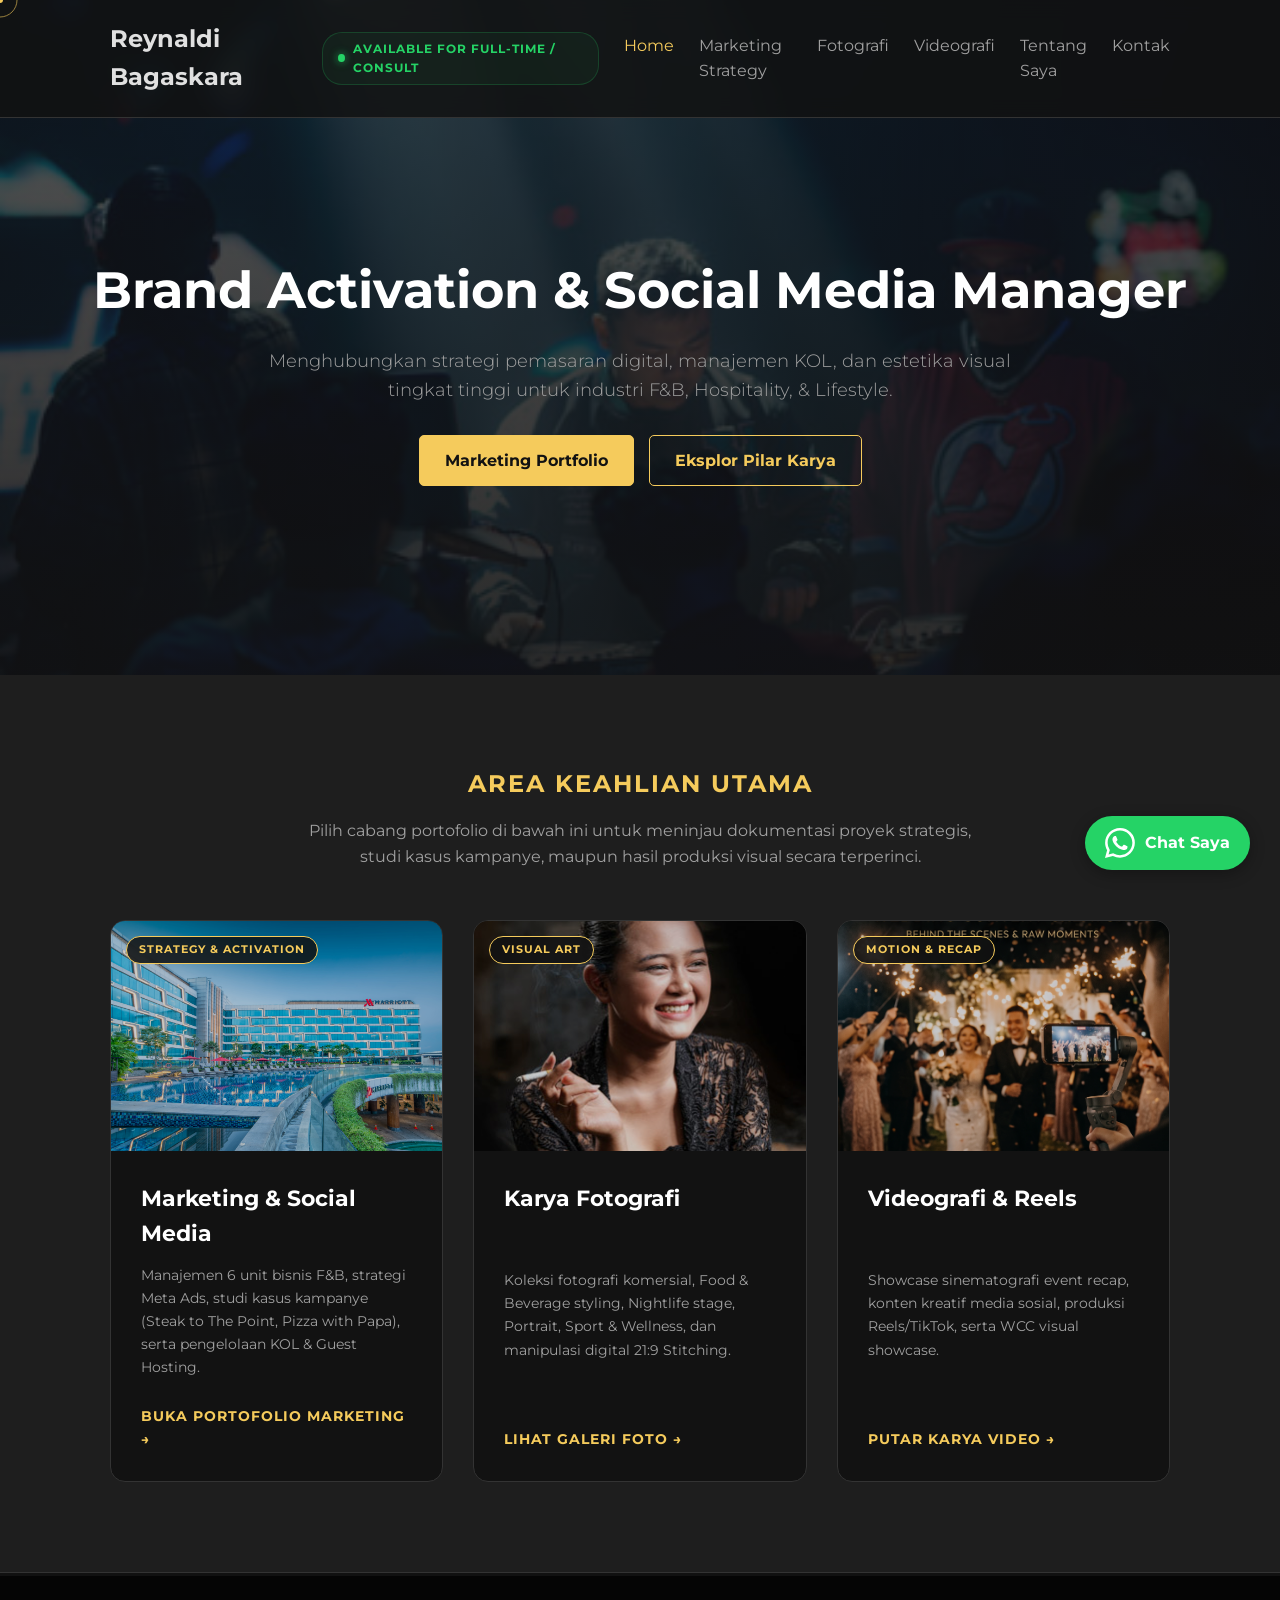
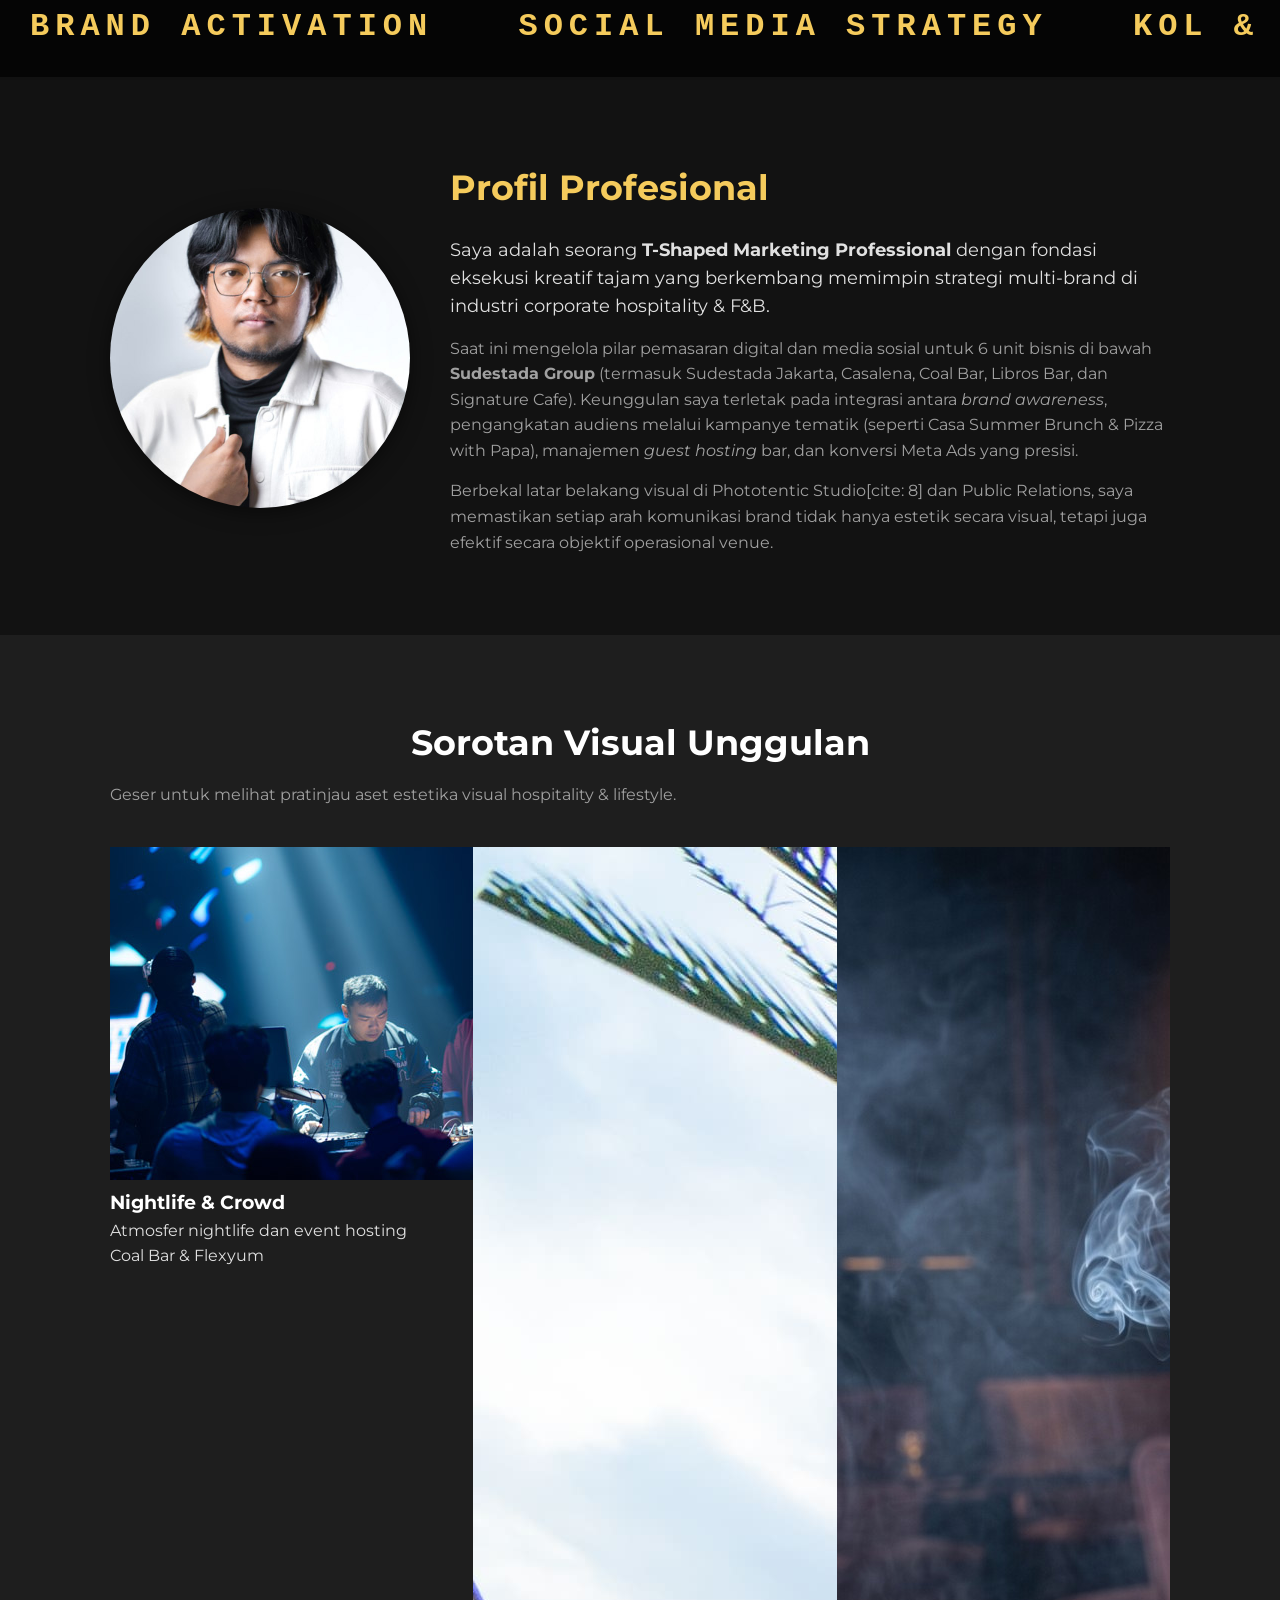
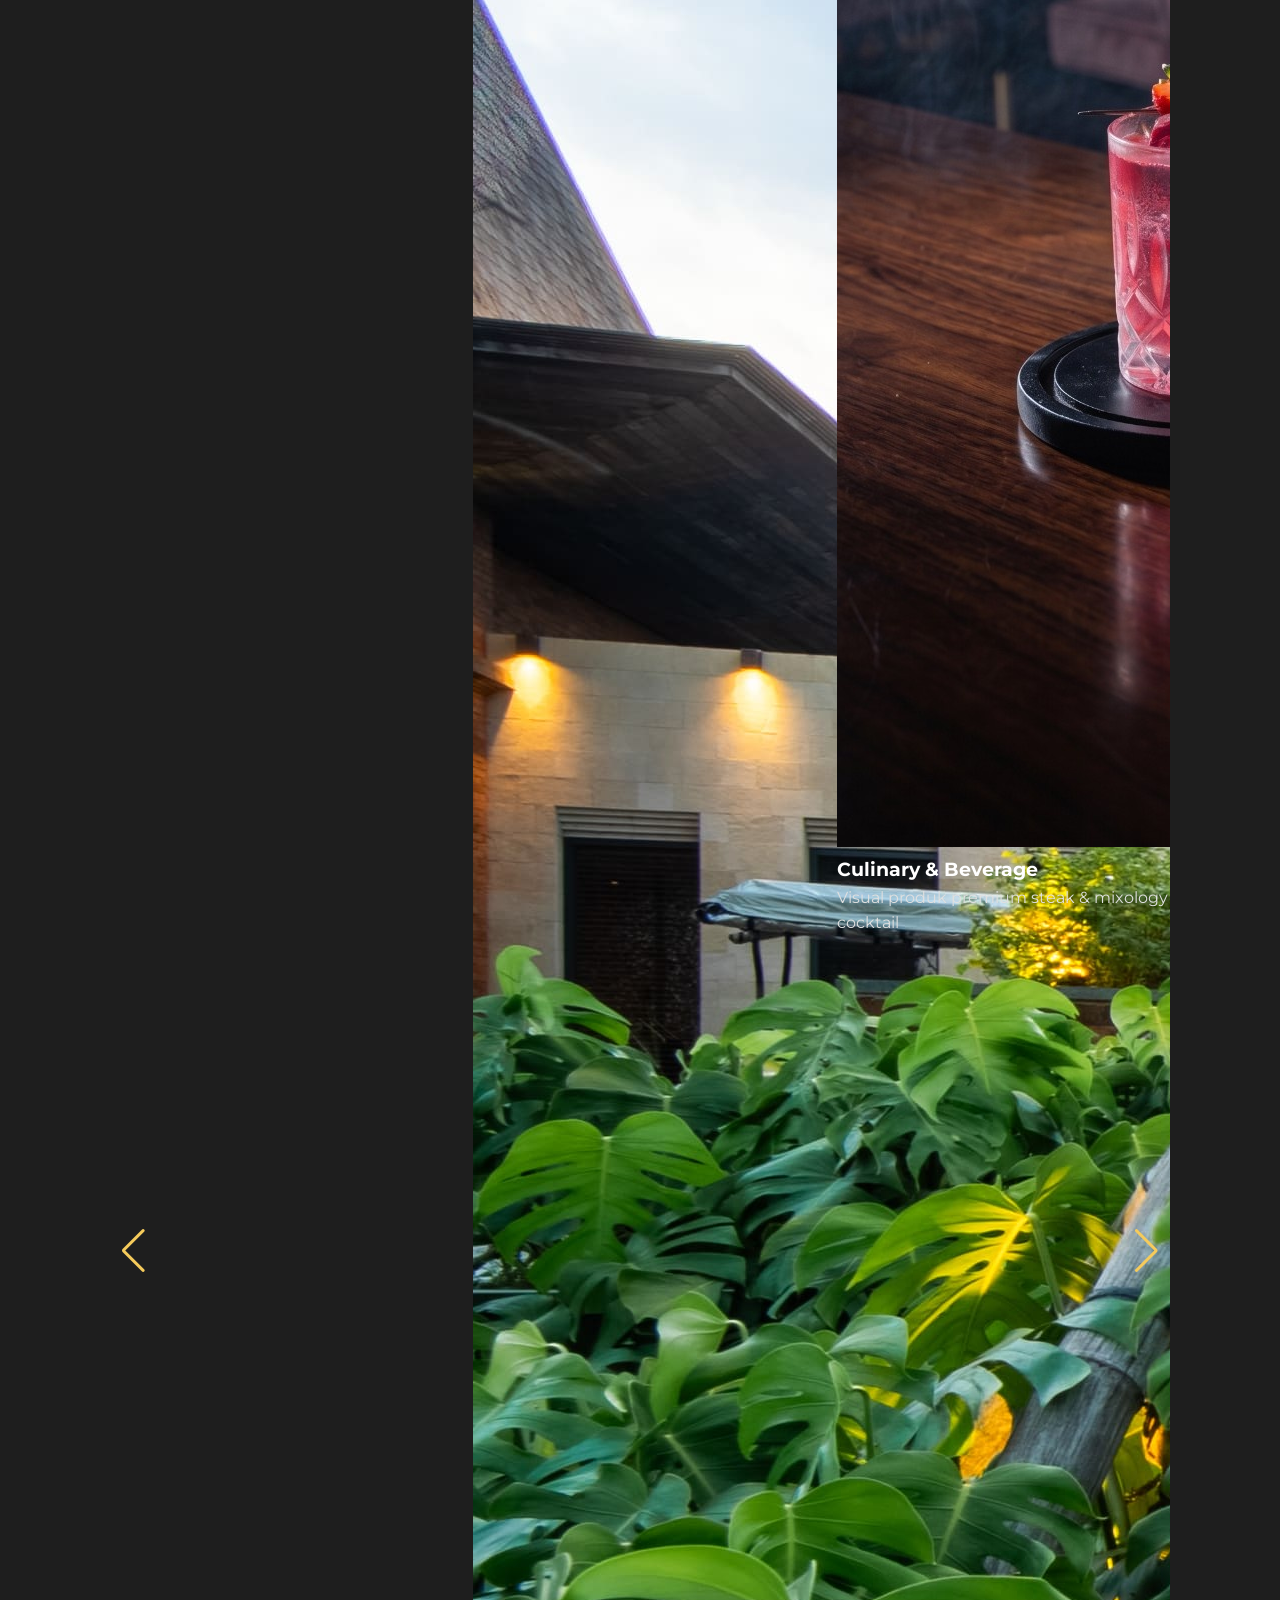
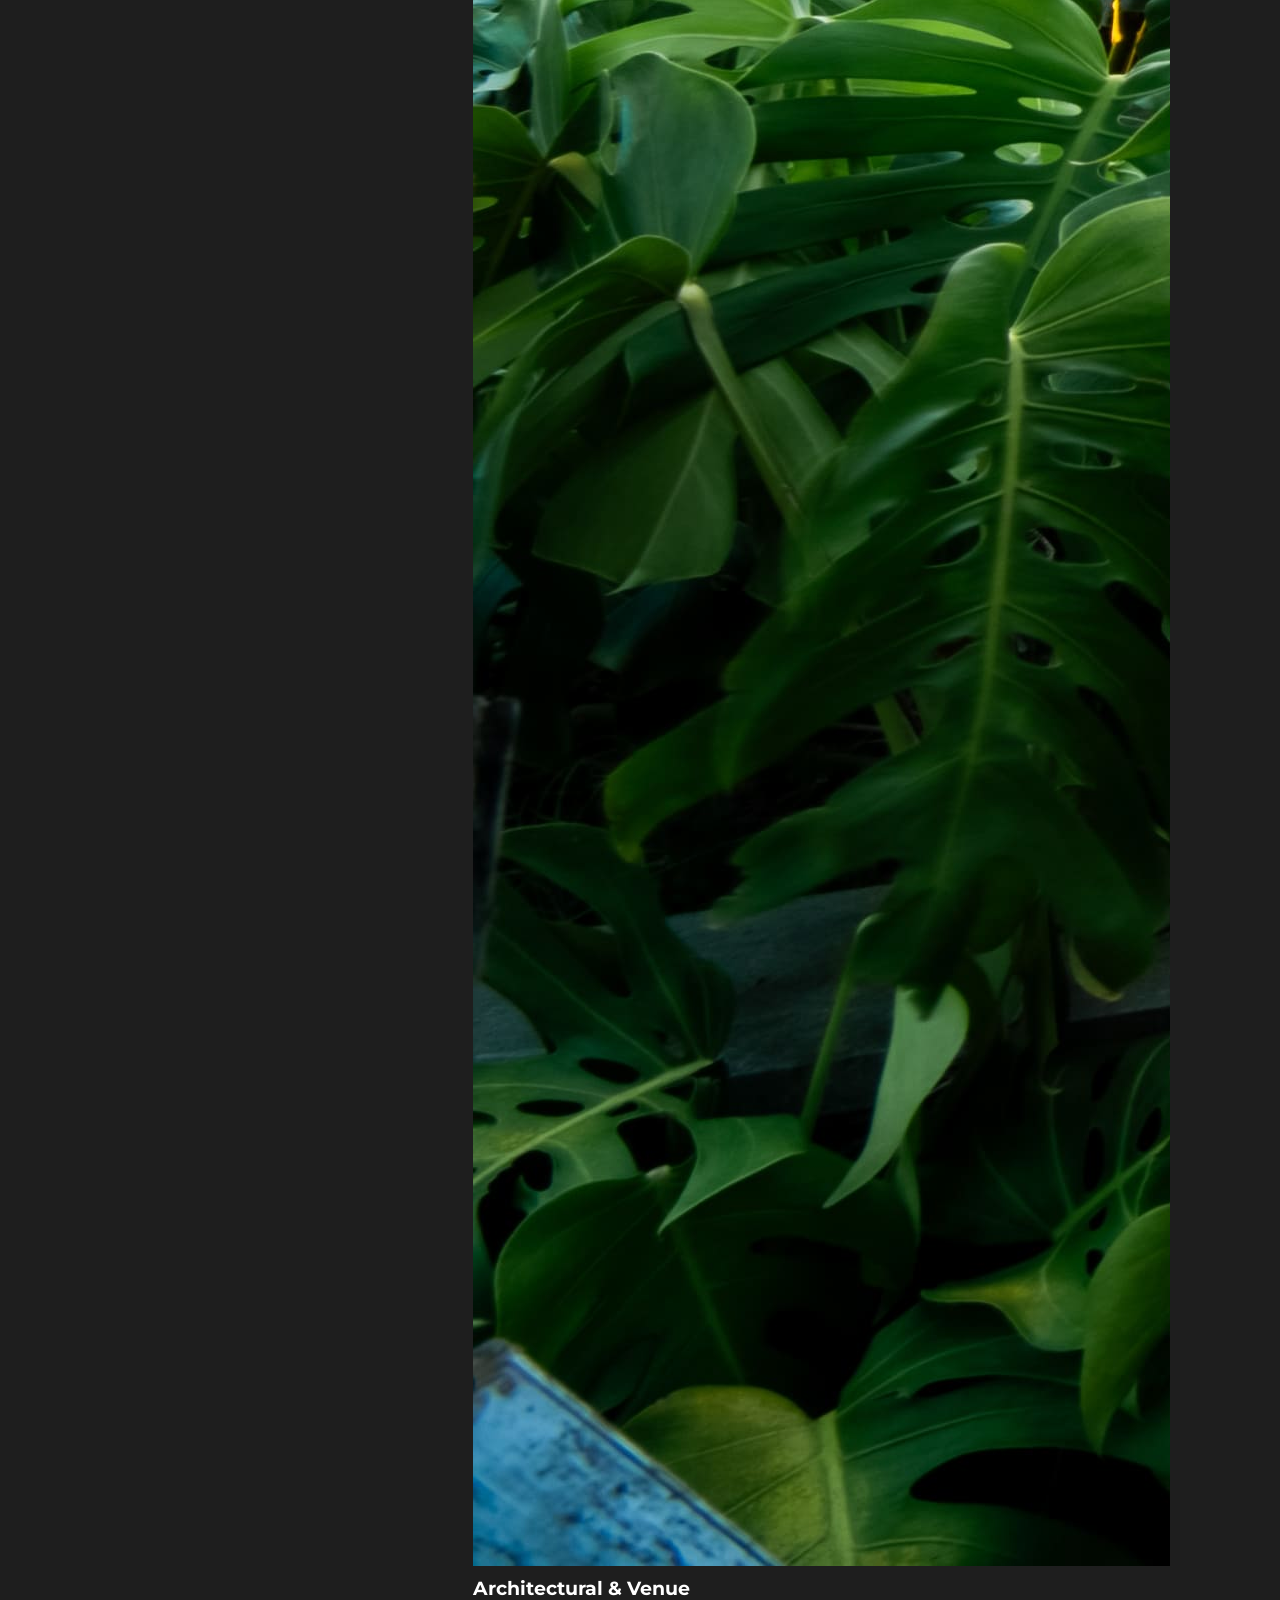
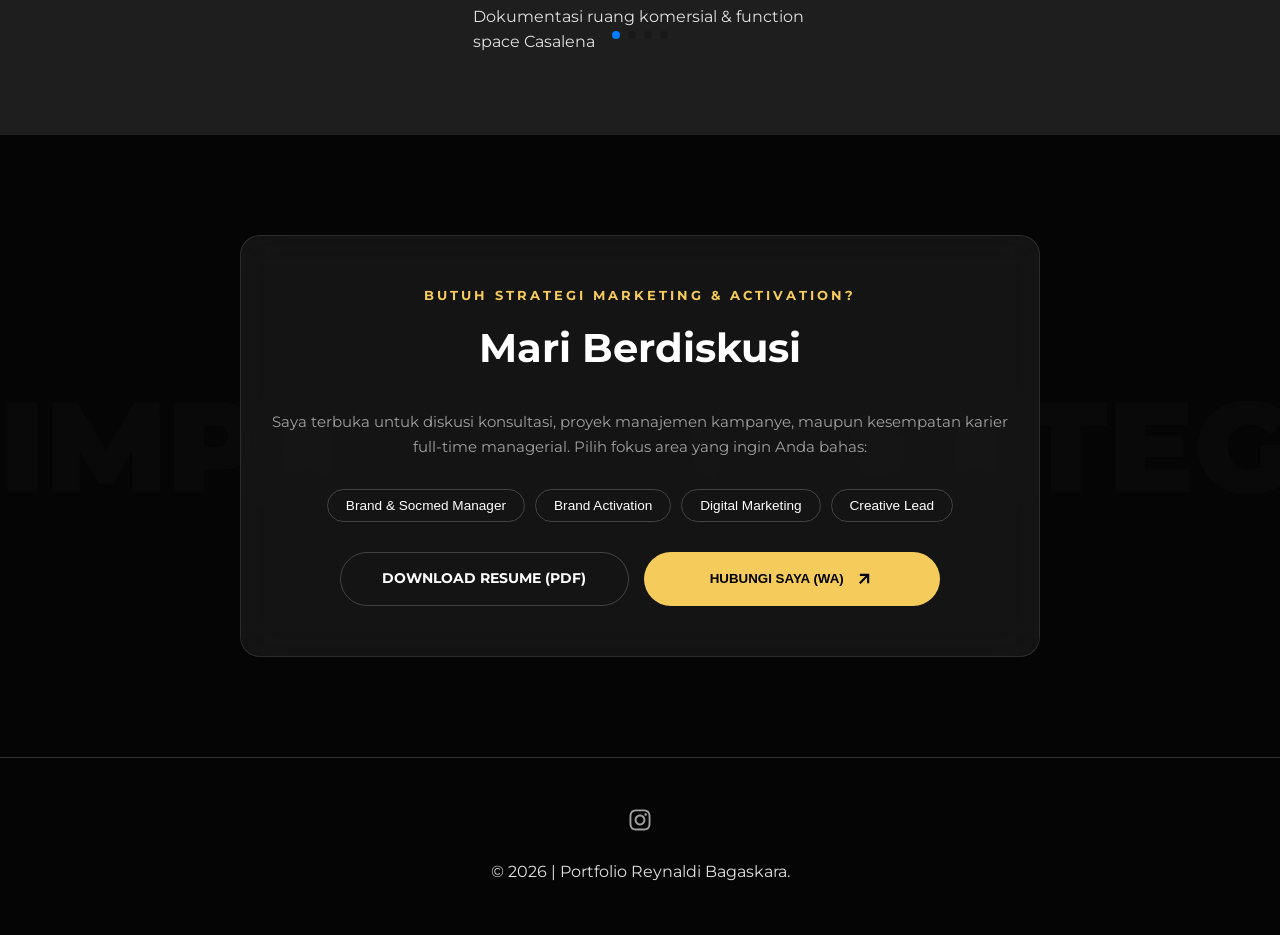
==== commit d8b7901f: "Update index.html" ====
--- a/index.html
+++ b/index.html
@@ -63,7 +63,8 @@
     </header>
 
     <main>
-        <section id="home" class="hero">
+        <!-- HERO SECTION (DI-ADJUST AGAR FOTO TIDAK KEBESARAN/ZOOM BERLEBIHAN) -->
+        <section id="home" class="hero" style="min-height: 75vh; height: auto; padding: 160px 0 100px 0; background-size: cover; background-position: center;">
             <div class="hero-content">
                 <h1 data-aos="fade-down" data-aos-delay="200">Brand Activation & Social Media Manager</h1>
                 <p data-aos="fade-up" data-aos-delay="400">Menghubungkan strategi pemasaran digital, manajemen KOL, dan estetika visual tingkat tinggi untuk industri F&B, Hospitality, & Lifestyle.</p>
@@ -125,8 +126,16 @@
 
         <div class="videotron-container">
             <div class="videotron-content">
-                <span>BRAND ACTIVATION</span> • <span>SOCIAL MEDIA STRATEGY</span> • <span>KOL & NIGHTLIFE HOSTING</span> • <span>COMMERCIAL PHOTOGRAPHY</span> • <span>F&B MARKETING</span> • 
-                <span>BRAND ACTIVATION</span> • <span>SOCIAL MEDIA STRATEGY</span> • <span>KOL & NIGHTLIFE HOSTING</span> • <span>COMMERCIAL PHOTOGRAPHY</span> • <span>F&B MARKETING</span> • 
+                <span>BRAND ACTIVATION</span>
+                <span>SOCIAL MEDIA STRATEGY</span>
+                <span>KOL & NIGHTLIFE HOSTING</span>
+                <span>COMMERCIAL PHOTOGRAPHY</span>
+                <span>F&B MARKETING</span>
+                <span>BRAND ACTIVATION</span>
+                <span>SOCIAL MEDIA STRATEGY</span>
+                <span>KOL & NIGHTLIFE HOSTING</span>
+                <span>COMMERCIAL PHOTOGRAPHY</span>
+                <span>F&B MARKETING</span>
             </div>
         </div>
 
@@ -137,7 +146,7 @@
                     <h2 style="text-align: left; color: var(--highlight-color);">Profil Profesional</h2>
                     <p style="font-size: 1.1rem; color: var(--text-primary);">Saya adalah seorang <strong>T-Shaped Marketing Professional</strong> dengan fondasi eksekusi kreatif tajam yang berkembang memimpin strategi multi-brand di industri corporate hospitality & F&B.</p>
                     <p style="margin-top: 15px; color: var(--text-secondary);">Saat ini mengelola pilar pemasaran digital dan media sosial untuk 6 unit bisnis di bawah <strong>Sudestada Group</strong> (termasuk Sudestada Jakarta, Casalena, Coal Bar, Libros Bar, dan Signature Cafe). Keunggulan saya terletak pada integrasi antara <em>brand awareness</em>, pengangkatan audiens melalui kampanye tematik (seperti Casa Summer Brunch & Pizza with Papa), manajemen <em>guest hosting</em> bar, dan konversi Meta Ads yang presisi.</p>
-                    <p style="margin-top: 15px; color: var(--text-secondary);">Berbekal latar belakang visual di Phototentic Studio dan Public Relations, saya memastikan setiap arah komunikasi brand tidak hanya estetik secara visual, tetapi juga efektif secara objektif operasional venue.</p>
+                    <p style="margin-top: 15px; color: var(--text-secondary);">Berbekal latar belakang visual di Phototentic Studio[cite: 8] dan Public Relations, saya memastikan setiap arah komunikasi brand tidak hanya estetik secara visual, tetapi juga efektif secara objektif operasional venue.</p>
                 </div>
             </div>
         </section>
--- a/style.css
+++ b/style.css
@@ -21,246 +21,103 @@
 .nav-links a.active::after { width: 0; }
 .navbar.nav-hidden { transform: translateY(-100%); }
 
-/* ----- 2. TOMBOL CTA ----- */
-.cta-button { display: inline-block; background: transparent; color: var(--highlight-color); border: 1px solid var(--highlight-color); padding: 12px 25px; text-decoration: none; border-radius: 5px; font-weight: 700; transition: all 0.3s ease; }
-.cta-button:hover { background: var(--highlight-color); color: var(--bg-main); }
-
-/* ----- 3. STYLE HALAMAN DEPAN (index.html) ----- */
+/* ----- 2. PAGE BANNER HEADER (SUBPAGES) ----- */
+.page-banner { padding-top: 150px; padding-bottom: 60px; background: linear-gradient(to bottom, var(--bg-secondary), var(--bg-main)); border-bottom: 1px solid var(--border-color); text-align: center; }
+.page-banner h1 { font-size: 2.8rem; margin-bottom: 15px; }
+.page-banner p { color: var(--text-secondary); max-width: 750px; margin: 0 auto; font-size: 1.05rem; }
+
+/* ----- 3. HUB PILLARS GRID (HOMEPAGE 3 CARDS) ----- */
+.hub-pillars-grid { display: grid; grid-template-columns: repeat(auto-fit, minmax(300px, 1fr)); gap: 30px; margin-top: 20px; }
+.pillar-card { background: var(--bg-main); border: 1px solid var(--border-color); border-radius: 15px; overflow: hidden; transition: transform 0.4s ease, border-color 0.4s ease, box-shadow 0.4s ease; display: flex; flex-direction: column; }
+.pillar-card:hover { transform: translateY(-10px); border-color: var(--highlight-color); box-shadow: 0 15px 35px rgba(245, 203, 92, 0.15); }
+.pillar-img-wrapper { position: relative; height: 230px; overflow: hidden; }
+.pillar-img-wrapper img { width: 100%; height: 100%; object-fit: cover; transition: transform 0.5s ease; filter: brightness(0.8); }
+.pillar-card:hover .pillar-img-wrapper img { transform: scale(1.08); filter: brightness(1); }
+.pillar-badge { position: absolute; top: 15px; left: 15px; background: rgba(18, 18, 18, 0.85); backdrop-filter: blur(8px); color: var(--highlight-color); border: 1px solid var(--highlight-color); padding: 4px 12px; font-size: 0.7rem; font-weight: 700; border-radius: 20px; letter-spacing: 1px; }
+.pillar-content { padding: 30px; flex: 1; display: flex; flex-direction: column; justify-content: space-between; }
+.pillar-content h3 { font-size: 1.4rem; margin-bottom: 12px; color: #fff; }
+.pillar-content p { color: var(--text-secondary); font-size: 0.9rem; margin-bottom: 25px; line-height: 1.6; }
+.pillar-link-btn { color: var(--highlight-color); text-decoration: none; font-weight: 700; font-size: 0.9rem; text-transform: uppercase; letter-spacing: 1px; transition: padding-left 0.3s ease; }
+.pillar-card:hover .pillar-link-btn { padding-left: 5px; }
+
+/* ----- 4. BRAND STRATEGY MATRIX (MARKETING PAGE) ----- */
+.brand-matrix-grid { display: grid; grid-template-columns: repeat(auto-fit, minmax(260px, 1fr)); gap: 25px; }
+.brand-matrix-card { background: var(--bg-secondary); border: 1px solid var(--border-color); padding: 25px; border-radius: 12px; transition: border-color 0.3s ease; }
+.brand-matrix-card:hover { border-color: var(--highlight-color); }
+.brand-header { margin-bottom: 15px; border-bottom: 1px solid var(--border-color); padding-bottom: 10px; }
+.brand-header h3 { font-size: 1.25rem; color: #fff; }
+.brand-tag { font-size: 0.75rem; color: var(--highlight-color); font-weight: 700; text-transform: uppercase; letter-spacing: 1px; }
+.brand-target { font-size: 0.85rem; color: var(--text-primary); margin-bottom: 10px; }
+.brand-desc { font-size: 0.85rem; color: var(--text-secondary); line-height: 1.5; }
+
+/* ----- 5. HERO & SECTION STYLE ASLI ----- */
 .hero { height: 100vh; display: flex; justify-content: center; align-items: center; text-align: center; color: #fff; padding-top: 80px; background-image: linear-gradient(rgba(18,18,18,0.7), rgba(18,18,18,0.9)), url('gambar/acak23 (2).jpg'); background-position: center; background-size: cover; background-repeat: no-repeat; animation: heroSlideshow 15s infinite; }
 @keyframes heroSlideshow { 0% { background-image: linear-gradient(rgba(18,18,18,0.7), rgba(18,18,18,0.9)), url('gambar/acak23 (2).jpg'); } 33% { background-image: linear-gradient(rgba(18,18,18,0.7), rgba(18,18,18,0.9)), url('gambar/facad.jpg'); } 66% { background-image: linear-gradient(rgba(18,18,18,0.7), rgba(18,18,18,0.9)), url('gambar/fnb.jpg'); } 100% { background-image: linear-gradient(rgba(18,18,18,0.7), rgba(18,18,18,0.9)), url('gambar/acak23 (2).jpg'); } }
-.hero-content h1 { font-size: 3.5rem; margin-bottom: 15px; }
-.hero-content p { font-size: 1.2rem; font-weight: 300; margin-bottom: 30px; color: var(--text-secondary); }
+.hero-content h1 { font-size: 3.2rem; margin-bottom: 15px; }
+.hero-content p { font-size: 1.15rem; font-weight: 300; margin-bottom: 30px; color: var(--text-secondary); max-width: 800px; margin-left: auto; margin-right: auto; }
 .about-section { background-color: var(--bg-main); }
 .about-content { display: flex; align-items: center; gap: 40px; }
 .profile-pic { width: 300px; height: 300px; object-fit: cover; border-radius: 50%; box-shadow: 0 4px 20px rgba(0,0,0,0.5); }
 .about-text { flex: 1; }
-.contact-section { background: var(--bg-secondary); text-align: center; }
-.contact-form { max-width: 600px; margin: 30px auto 0; text-align: left; }
-.contact-form input, .contact-form textarea { width: 100%; padding: 15px; margin-bottom: 15px; background: var(--bg-main); color: var(--text-primary); border: 1px solid var(--border-color); border-radius: 5px; font-family: 'Montserrat', sans-serif; transition: border 0.3s ease; }
-.contact-form input:focus, .contact-form textarea:focus { outline: none; border-color: var(--highlight-color); }
-.contact-form button { width: 100%; cursor: pointer; }
-
-/* ----- 4. TEMA SCROLLABLE (KATEGORI UTAMA) ----- */
-#gallery-top-themes { padding-top: 140px; }
-.top-theme-grid-scrollable { display: flex; overflow-x: auto; gap: 25px; margin-bottom: 40px; padding-bottom: 20px; }
-.top-theme-grid-scrollable::-webkit-scrollbar { height: 8px; }
-.top-theme-grid-scrollable::-webkit-scrollbar-track { background: var(--bg-secondary); border-radius: 10px; }
-.top-theme-grid-scrollable::-webkit-scrollbar-thumb { background: var(--border-color); border-radius: 10px; }
-.theme-item { position: relative; display: block; text-decoration: none; border-radius: 8px; overflow: hidden; box-shadow: 0 5px 15px rgba(0,0,0,0.3); transition: transform 0.3s ease, box-shadow 0.3s ease; flex-shrink: 0; width: 350px; background: var(--bg-secondary); }
-.theme-item:hover { transform: translateY(-5px); box-shadow: 0 8px 25px rgba(0,0,0,0.5); }
-.theme-item img { width: 100%; height: 400px; object-fit: cover; display: block; transition: transform 0.4s ease; }
-.theme-item:hover img { transform: scale(1.05); }
-.theme-overlay { position: absolute; bottom: 0; left: 0; width: 100%; padding: 40px 20px 20px; background: linear-gradient(to top, rgba(18,18,18,0.95), transparent); }
-.theme-item h3 { color: var(--highlight-color); font-size: 1.5rem; }
-
-/* ----- 5. GALERI FOTO (MASONRY GRID) ----- */
-.gallery-filter-bar { position: sticky; top: 70px; background: var(--nav-bg); backdrop-filter: blur(15px); padding: 20px 0; z-index: 2000; border-bottom: 1px solid var(--border-color); text-align: center; }
-.filter-btn { background: transparent; border: none; color: var(--text-secondary); font-family: 'Montserrat', sans-serif; font-weight: 700; text-transform: uppercase; font-size: 0.8rem; letter-spacing: 1px; margin: 0 15px; cursor: pointer; transition: 0.3s; }
-.filter-btn.active, .filter-btn:hover { color: var(--highlight-color); }
-.main-gallery-grid { column-count: 4; column-gap: 15px; padding: 30px 15px; }
-.grid-photo-item { break-inside: avoid; margin-bottom: 15px; position: relative; overflow: hidden; border-radius: 8px; cursor: zoom-in; }
-.grid-photo-item img { width: 100%; height: auto; display: block; transition: transform 0.6s cubic-bezier(0.25, 1, 0.5, 1), filter 0.4s ease; }
-.grid-photo-item::after { display: none !important; }
-.grid-photo-item:hover img { transform: scale(1.05); filter: brightness(1.1); }
-.grid-photo-item:hover::after { opacity: 1; }
-.main-gallery-grid.focus-active .grid-photo-item:hover { opacity: 1 !important; filter: blur(0px) grayscale(0%) brightness(1.1) !important; transform: scale(1.08) !important; z-index: 20 !important; box-shadow: 0 15px 40px rgba(0,0,0,0.8) !important; }
-@media (max-width: 1024px) { .main-gallery-grid { column-count: 3; } }
-@media (max-width: 768px) { .main-gallery-grid { column-count: 2; } }
-@media (max-width: 480px) { .main-gallery-grid { column-count: 1; } }
-
-/* ----- 6. KARYA VIDEO ----- */
-#video-gallery { padding-top: 40px; padding-bottom: 80px; }
-.video-mixed-grid { display: grid; grid-template-columns: repeat(auto-fit, minmax(250px, 1fr)); gap: 20px; align-items: start; }
-.video-item { background: #000; border-radius: 10px; overflow: hidden; box-shadow: 0 4px 15px rgba(0,0,0,0.4); border: 1px solid var(--border-color); transition: transform 0.3s ease; }
-.video-item:hover { transform: scale(1.02); }
-.video-item video { width: 100%; display: block; object-fit: cover; }
-.video-item.horizontal { grid-column: span 2; }
-.video-item.horizontal video { aspect-ratio: 16 / 9; }
-.video-item.vertical { grid-column: span 1; }
-.video-item.vertical video { aspect-ratio: 9 / 16; max-height: 600px; }
-video:fullscreen { object-fit: contain !important; background-color: #000 !important; }
-
-/* ----- 7. MODAL & LIGHTBOX ----- */
-.lightbox, .pdf-modal { position: fixed; z-index: 4000; top: 0; left: 0; width: 100%; height: 100%; background: rgba(10, 10, 10, 0.95); display: none; justify-content: center; align-items: center; padding: 20px; }
-.lightbox.active, .pdf-modal.active { display: flex; }
-.lightbox-content { max-width: 90%; max-height: 90%; object-fit: contain; border-radius: 5px; box-shadow: 0 0 30px rgba(0,0,0,0.8); }
-.pdf-modal-content { width: 90%; height: 90%; background: var(--bg-secondary); border: none; border-radius: 5px; }
-.lightbox-close, .pdf-modal-close { position: absolute; top: 20px; right: 40px; font-size: 3rem; color: var(--text-primary); cursor: pointer; transition: color 0.3s; }
-.lightbox-close:hover, .pdf-modal-close:hover { color: var(--highlight-color); }
-
-/* ----- 8. FOOTER & INSTAGRAM ----- */
-#instagram-feed { padding-top: 80px; padding-bottom: 80px; background: var(--bg-secondary); }
-main { position: relative; z-index: 2; background-color: var(--bg-main); box-shadow: 0 10px 30px rgba(0,0,0,0.5); min-height: 100vh; }
-footer { position: fixed; bottom: 0; left: 0; width: 100%; z-index: 1; background: #050505; padding: 60px 0; text-align: center; }
-.navbar { z-index: 3000; }
-.cursor-dot, .cursor-ring { z-index: 9999; }
-@media (max-width: 768px) { main { margin-bottom: 0 !important; z-index: auto; } footer { position: relative; z-index: auto; } }
-.social-links { margin-bottom: 20px; }
-.social-icon { color: var(--text-secondary); margin: 0 10px; transition: color 0.3s ease, transform 0.3s ease; display: inline-block; }
-.social-icon:hover { color: var(--highlight-color); transform: translateY(-3px); }
-
-/* ----- 9. BURGER MENU & MOBILE RESPONSIVE ----- */
-.burger-menu { display: none; cursor: pointer; }
-.burger-line { width: 25px; height: 3px; background-color: var(--text-primary); margin: 5px 0; transition: all 0.3s ease; }
-@media(max-width: 1024px) { .main-gallery-grid { column-count: 3; } }
-@media(max-width: 768px) {
-    .main-gallery-grid { column-count: 2; }
-    .video-item.horizontal { grid-column: span 1; }
-    .hero-content h1 { font-size: 2.5rem; }
-    .about-content { flex-direction: column; text-align: center; }
-    .profile-pic { width: 200px; height: 200px; }
-    .nav-links { position: fixed; right: 0; top: 0; height: 100vh; width: 70%; background-color: var(--bg-secondary); box-shadow: -5px 0 15px rgba(0,0,0,0.5); display: flex; justify-content: center; align-items: center; transform: translateX(100%); transition: transform 0.4s ease-out; z-index: 3001; }
-    .nav-links.active { transform: translateX(0); }
-    .nav-links ul { flex-direction: column; text-align: center; }
-    .nav-links li { margin: 25px 0; }
-    .nav-links a { font-size: 1.2rem; }
-    .burger-menu { display: block; position: relative; z-index: 3002; }
-    .burger-menu.active .burger-line:nth-child(1) { transform: rotate(-45deg) translate(-5px, 6px); }
-    .burger-menu.active .burger-line:nth-child(2) { opacity: 0; }
-    .burger-menu.active .burger-line:nth-child(3) { transform: rotate(45deg) translate(-5px, -6px); }
-    body::after { content: ''; position: fixed; top: 0; left: 0; width: 100%; height: 100vh; background: rgba(0,0,0,0.7); z-index: 2999; opacity: 0; pointer-events: none; transition: opacity 0.4s ease; }
-    body.nav-open::after { opacity: 1; pointer-events: all; }
-}
-@media(max-width: 480px) { .main-gallery-grid { column-count: 1; } }
-
-/* ----- WHATSAPP FLOATING BUTTON ----- */
-.whatsapp-float { position: fixed; bottom: 30px; right: 30px; background-color: #25d366; color: white; border-radius: 50px; padding: 12px 20px; display: flex; align-items: center; gap: 10px; text-decoration: none; font-weight: bold; box-shadow: 0 4px 15px rgba(0,0,0,0.3); z-index: 5000; transition: all 0.3s ease; }
-.whatsapp-float:hover { background-color: #128c7e; transform: translateY(-5px) scale(1.05); box-shadow: 0 6px 20px rgba(0,0,0,0.5); color: #fff; }
-@media(max-width: 768px) { .whatsapp-float span { display: none; } .whatsapp-float { padding: 15px; bottom: 20px; right: 20px; } }
-
-/* ----- EFEK VIDEOTRON LED ----- */
-.videotron-container { background-color: #050505; background-image: radial-gradient(rgba(255, 255, 255, 0.15) 1px, transparent 1px); background-size: 4px 4px; padding: 25px 0; overflow: hidden; white-space: nowrap; position: relative; z-index: 10; border-top: 3px solid #111; border-bottom: 3px solid #111; box-shadow: inset 0 0 30px rgba(0,0,0,0.9); }
-.videotron-content { display: inline-block; font-family: 'Courier New', Courier, monospace; font-size: 2rem; font-weight: 700; letter-spacing: 6px; color: var(--highlight-color); text-shadow: 0 0 5px var(--highlight-color), 0 0 15px var(--highlight-color), 0 0 40px rgba(245, 203, 92, 0.6); animation: scrollVideotron 25s linear infinite; }
-.videotron-content span { margin: 0 30px; }
-@keyframes scrollVideotron { 0% { transform: translateX(0); } 100% { transform: translateX(-50%); } }
-
-/* ----- KURSOR LENSA KAMERA (VIEWFINDER) ----- */
-@media (min-width: 1025px) { body, a, button, img { cursor: none !important; } }
-.cursor-dot { position: fixed; top: 0; left: 0; width: 6px; height: 6px; background-color: var(--highlight-color); border-radius: 50%; pointer-events: none; transform: translate(-50%, -50%); z-index: 9999; box-shadow: 0 0 5px var(--highlight-color); display: none; }
-.cursor-ring { position: fixed; top: 0; left: 0; width: 35px; height: 35px; border: 1px solid rgba(245, 203, 92, 0.6); border-radius: 50%; pointer-events: none; transform: translate(-50%, -50%); z-index: 9998; transition: width 0.3s ease, height 0.3s ease, border 0.3s ease, background-color 0.3s ease; display: none; }
-@media (min-width: 1025px) { .cursor-dot, .cursor-ring { display: block; } }
-.cursor-ring.lens-focus { width: 70px; height: 70px; background-color: rgba(245, 203, 92, 0.05); border: 2px dashed var(--highlight-color); backdrop-filter: blur(2px); animation: focusSpin 8s linear infinite; }
-@keyframes focusSpin { 0% { transform: translate(-50%, -50%) rotate(0deg); } 100% { transform: translate(-50%, -50%) rotate(360deg); } }
-
-/* ----- FEATURED WORKS SWIPER & LIGHTBOX ----- */
-.featuredSwiper { width: 100%; padding-bottom: 60px; }
-.swiper-slide.featured-item { position: relative; border-radius: 12px; overflow: hidden; aspect-ratio: 3/4; cursor: zoom-in; background: #000; }
-.swiper-slide.featured-item img { width: 100%; height: 100%; object-fit: cover; transition: transform 0.5s ease, filter 0.5s ease; filter: brightness(0.7); transform: translateZ(0); will-change: transform, filter; backface-visibility: hidden; }
-.swiper-slide.featured-item:hover img { transform: scale(1.08); filter: brightness(1.05); }
-.featured-overlay { position: absolute; bottom: 0; left: 0; width: 100%; padding: 40px 20px 20px; background: linear-gradient(to top, rgba(0,0,0,0.95), transparent); pointer-events: none; }
-.featured-overlay h3 { color: var(--highlight-color); font-size: 1.3rem; margin-bottom: 5px; text-shadow: 2px 2px 4px rgba(0,0,0,0.8); }
-.featured-overlay p { color: #fff; font-size: 0.9rem; text-shadow: 1px 1px 3px rgba(0,0,0,0.8); }
-.swiper-pagination-bullet { background: var(--text-secondary); }
-.swiper-pagination-bullet-active { background: var(--highlight-color); }
-
-/* ----- CINEMATIC FOCUS MODE ----- */
-.focus-btn { background: transparent; border: 1px solid var(--border-color); color: var(--text-secondary); padding: 10px 25px; border-radius: 30px; font-family: 'Montserrat', sans-serif; font-weight: 600; font-size: 0.85rem; cursor: pointer; transition: all 0.3s ease; }
-.focus-btn.active { border-color: var(--highlight-color); color: var(--highlight-color); box-shadow: 0 0 15px rgba(245, 203, 92, 0.15); }
-.main-gallery-grid.focus-active:hover .grid-photo-item { opacity: 0.2 !important; filter: blur(4px) grayscale(80%) !important; }
-.main-gallery-grid.focus-active .grid-photo-item:hover { opacity: 1 !important; filter: blur(0px) grayscale(0%) !important; transform: scale(1.05) !important; z-index: 20 !important; box-shadow: 0 15px 35px rgba(0,0,0,0.9) !important; }
-
-/* =========================================
-   INOVASI 1: CINEMATIC FILM GRAIN
-   ========================================= */
-body::before { content: ""; position: fixed; top: -50%; left: -50%; right: -50%; bottom: -50%; width: 200%; height: 200%; background: transparent url('https://upload.wikimedia.org/wikipedia/commons/7/76/1k_Dissolve_Noise_Texture.png') repeat 0 0; animation: filmGrain 0.8s steps(10) infinite; opacity: 0.03; pointer-events: none; z-index: 9997; }
-@keyframes filmGrain { 0% { transform: translate(0, 0); } 10% { transform: translate(-5%, -5%); } 20% { transform: translate(-10%, 5%); } 30% { transform: translate(5%, -10%); } 40% { transform: translate(-5%, 15%); } 50% { transform: translate(-10%, 5%); } 60% { transform: translate(15%, 0); } 70% { transform: translate(0, 15%); } 80% { transform: translate(5%, 5%); } 90% { transform: translate(-10%, 10%); } 100% { transform: translate(0, 0); } }
-
-/* =========================================
-   INOVASI 3: RGB GLITCH HOVER
-   ========================================= */
-h1:hover, h2:hover, h3:hover { animation: glitchText 0.3s cubic-bezier(.25, .46, .45, .94) both infinite; color: #fff; }
-@keyframes glitchText { 0% { text-shadow: 2px 0 0 rgba(255,0,0,0.8), -2px 0 0 rgba(0,255,0,0.8), 0 2px 0 rgba(0,0,255,0.8); } 20% { text-shadow: -2px -2px 0 rgba(255,0,0,0.8), 2px 2px 0 rgba(0,255,0,0.8), -2px 2px 0 rgba(0,0,255,0.8); } 40% { text-shadow: 2px 2px 0 rgba(255,0,0,0.8), -2px -2px 0 rgba(0,255,0,0.8), 2px -2px 0 rgba(0,0,255,0.8); } 60% { text-shadow: -2px 0 0 rgba(255,0,0,0.8), 2px 0 0 rgba(0,255,0,0.8), 0 -2px 0 rgba(0,0,255,0.8); } 80% { text-shadow: 2px -2px 0 rgba(255,0,0,0.8), -2px 2px 0 rgba(0,255,0,0.8), -2px -2px 0 rgba(0,0,255,0.8); } 100% { text-shadow: none; } }
-
-/* ----- CUSTOM SCROLLBAR (GOLD & BLACK) ----- */
-::-webkit-scrollbar { width: 8px; }
-::-webkit-scrollbar-track { background: var(--bg-main); }
-::-webkit-scrollbar-thumb { background: #333; border-radius: 10px; border: 2px solid var(--bg-main); }
-::-webkit-scrollbar-thumb:hover { background: var(--highlight-color); }
-
-/* =========================================
-   INOVASI 4: HORIZONTAL SCROLL PANORAMA
-   ========================================= */
-.horizon-wrapper { overflow: hidden; background-color: #050505; position: relative; z-index: 10; }
-.horizon-container { display: flex; flex-wrap: nowrap; width: fit-content; height: 100vh; align-items: center; padding-left: 10vw; padding-right: 10vw; }
-.horizon-intro { flex-shrink: 0; width: 40vw; margin-right: 5vw; }
-.horizon-intro h2 { text-align: left; font-size: 4rem; line-height: 1.1; margin-bottom: 20px; }
-.horizon-item { flex-shrink: 0; width: 70vw; height: 70vh; margin-right: 5vw; position: relative; border-radius: 5px; overflow: hidden; box-shadow: 0 20px 40px rgba(0,0,0,0.8); }
-.horizon-item img { width: 100%; height: 100%; object-fit: cover; filter: brightness(0.8); transition: filter 0.5s ease, transform 0.5s ease; }
-.horizon-item:hover img { filter: brightness(1.1); transform: scale(1.02); }
-.horizon-caption { position: absolute; bottom: 30px; left: 30px; color: #fff; font-size: 1.2rem; font-weight: 700; letter-spacing: 2px; text-transform: uppercase; text-shadow: 2px 2px 10px rgba(0,0,0,0.9); }
-@media (max-width: 768px) { .horizon-intro { width: 80vw; } .horizon-intro h2 { font-size: 2.5rem; } .horizon-item { width: 85vw; height: 50vh; } }
-
-/* =========================================
-   INOVASI: SOCIAL MEDIA & DIGITAL MARKETING
-   ========================================= */
-.socmed-grid { display: grid; grid-template-columns: repeat(auto-fit, minmax(280px, 1fr)); gap: 40px; margin-top: 50px; }
-.socmed-card { display: flex; flex-direction: column; align-items: center; }
-.phone-mockup { width: 260px; height: 540px; background: #000; border-radius: 35px; border: 8px solid #222; position: relative; overflow: hidden; box-shadow: 0 20px 40px rgba(0,0,0,0.8), inset 0 0 10px rgba(255,255,255,0.1); transition: transform 0.4s ease, box-shadow 0.4s ease; }
-.notch { position: absolute; top: 0; left: 50%; transform: translateX(-50%); width: 100px; height: 20px; background: #222; border-bottom-left-radius: 15px; border-bottom-right-radius: 15px; z-index: 10; }
-.phone-mockup video, .phone-mockup img { width: 100%; height: 100%; object-fit: cover; display: block; filter: brightness(0.9); transition: filter 0.4s ease; }
-.metrics-overlay { position: absolute; bottom: -100%; left: 0; width: 100%; height: 65%; background: rgba(10, 10, 10, 0.85); backdrop-filter: blur(8px); border-top: 1px solid rgba(255, 255, 255, 0.2); border-top-left-radius: 20px; border-top-right-radius: 20px; padding: 30px 20px; transition: bottom 0.4s cubic-bezier(0.175, 0.885, 0.32, 1.275); display: flex; flex-direction: column; justify-content: center; z-index: 5; }
-.phone-mockup:hover { transform: translateY(-10px); box-shadow: 0 30px 50px rgba(245, 203, 92, 0.2); }
-.phone-mockup:hover video { filter: brightness(0.5); }
-.phone-mockup:hover .metrics-overlay { bottom: 0; }
-.metrics-overlay h4 { color: var(--highlight-color); font-size: 1.1rem; margin-bottom: 15px; text-transform: uppercase; letter-spacing: 1px; }
-.metrics-overlay ul { list-style: none; padding: 0; }
-.metrics-overlay li { color: #fff; font-size: 0.85rem; margin-bottom: 10px; display: flex; align-items: center; gap: 8px; border-bottom: 1px solid rgba(255,255,255,0.1); padding-bottom: 5px; }
-.metrics-overlay li span { color: var(--text-secondary); font-weight: 700; }
-.socmed-info { text-align: center; margin-top: 20px; }
-.socmed-info h3 { font-size: 1.1rem; margin-bottom: 8px; color: var(--text-primary); }
-.badge { display: inline-block; padding: 5px 12px; border-radius: 20px; font-size: 0.75rem; font-weight: 700; text-transform: uppercase; letter-spacing: 1px; }
-.badge-tiktok { background: #00f2fe; color: #000; box-shadow: 2px 2px 0px #fe0979; }
-.badge-ig { background: linear-gradient(45deg, #f09433 0%, #e6683c 25%, #dc2743 50%, #cc2366 75%, #bc1888 100%); color: #fff; }
-.live-feed-wrapper { background: rgba(255, 255, 255, 0.02); padding: 30px; border-radius: 15px; border: 1px solid var(--border-color); }
-
-/* ----- HIRING STATUS BADGE ----- */
-.hiring-status { display: flex; align-items: center; gap: 8px; background: rgba(37, 211, 102, 0.05); padding: 6px 15px; border-radius: 20px; border: 1px solid rgba(37, 211, 102, 0.2); margin-left: 20px; }
-.status-dot { width: 8px; height: 8px; background-color: #25d366; border-radius: 50%; position: relative; box-shadow: 0 0 8px rgba(37, 211, 102, 0.8), 0 0 15px rgba(37, 211, 102, 0.4); animation: neonGlitch 2.5s infinite alternate; }
-.status-dot::after { display: none; }
-.status-text { font-size: 0.75rem; font-weight: 700; color: #25d366; text-transform: uppercase; letter-spacing: 1px; animation: textGlitch 2.5s infinite alternate; }
-@keyframes neonGlitch { 0%, 19.9%, 22%, 62.9%, 64%, 64.9%, 70%, 100% { opacity: 1; box-shadow: 0 0 8px rgba(37, 211, 102, 0.8), 0 0 15px rgba(37, 211, 102, 0.4); } 20%, 21.9%, 63%, 63.9%, 65%, 69.9% { opacity: 0.1; box-shadow: none; } }
-@keyframes textGlitch { 0%, 19.9%, 22%, 62.9%, 64%, 64.9%, 70%, 100% { opacity: 1; } 20%, 21.9%, 63%, 63.9%, 65%, 69.9% { opacity: 0.5; } }
-@media (max-width: 480px) { .hiring-status { display: none; } }
-
-/* ----- BACK TO TOP BUTTON ----- */
-.back-to-top { position: fixed; bottom: 30px; left: 30px; background-color: var(--bg-secondary); border: 1px solid var(--border-color); color: var(--highlight-color); border-radius: 30px; padding: 10px 20px; display: flex; justify-content: center; align-items: center; gap: 8px; text-decoration: none; z-index: 4999; opacity: 0; pointer-events: none; transform: translateY(20px); transition: all 0.4s cubic-bezier(0.3, 1, 0.2, 1); box-shadow: 0 4px 15px rgba(0,0,0,0.5); }
-.back-to-top span { font-size: 0.85rem; font-weight: 800; text-transform: uppercase; letter-spacing: 2px; color: var(--highlight-color); text-shadow: 0 0 5px var(--highlight-color), 0 0 15px rgba(245, 203, 92, 0.6); animation: neonFlickerGold 2.5s infinite alternate; }
-.back-to-top.show { opacity: 1; pointer-events: all; transform: translateY(0); }
-.back-to-top:hover { background-color: var(--highlight-color); color: var(--bg-main); transform: translateY(-5px); box-shadow: 0 8px 25px rgba(245, 203, 92, 0.3); }
-.back-to-top svg { width: 20px; height: 20px; filter: drop-shadow(0 0 5px var(--highlight-color)); animation: neonFlickerGold 2.5s infinite alternate; }
-@media (max-width: 768px) { .back-to-top { bottom: 20px; left: 20px; padding: 12px; border-radius: 50%; } .back-to-top span { display: none; } }
-.back-to-top:hover span, .back-to-top:hover svg { animation: neonFlickerGold 0.1s infinite alternate; color: #fff; text-shadow: 0 0 10px var(--highlight-color), 0 0 30px var(--highlight-color); filter: drop-shadow(0 0 10px var(--highlight-color)); }
-@keyframes neonFlickerGold { 0%, 19.9%, 22%, 62.9%, 64%, 64.9%, 70%, 100% { opacity: 1; text-shadow: 0 0 5px var(--highlight-color), 0 0 15px rgba(245, 203, 92, 0.6); filter: drop-shadow(0 0 5px var(--highlight-color)); } 20%, 21.9%, 63%, 63.9%, 65%, 69.9% { opacity: 0.3; text-shadow: none; filter: drop-shadow(0 0 0 transparent); } }
-
-/* --- STYLE LOGO NAVIGASI --- */
-.logo { pointer-events: auto !important; position: relative; z-index: 3001; font-size: 1.5rem; font-weight: 700; text-transform: uppercase; letter-spacing: 2px; color: var(--text-primary); text-decoration: none; transition: all 0.3s ease; display: inline-block; }
-.logo:hover { color: var(--highlight-color); transform: scale(1.05); text-shadow: 0 0 10px rgba(245, 203, 92, 0.5); }
-
-/* =========================================
-   SIDE-BY-SIDE CAMPAIGN GRID (KIRI-KANAN)
-   ========================================= */
+
+.cta-button { display: inline-block; background: transparent; color: var(--highlight-color); border: 1px solid var(--highlight-color); padding: 12px 25px; text-decoration: none; border-radius: 5px; font-weight: 700; transition: all 0.3s ease; }
+.cta-button:hover { background: var(--highlight-color); color: var(--bg-main); }
+
+/* ----- 6. CAMPAIGN GRID (KIRI-KANAN) ----- */
 .campaign-grid { display: grid; grid-template-columns: repeat(auto-fit, minmax(320px, 1fr)); gap: 30px; margin-top: 40px; }
 .cs-card { background: var(--bg-main); border-radius: 15px; border: 1px solid var(--border-color); overflow: hidden; display: flex; flex-direction: column; transition: transform 0.4s ease, border-color 0.4s ease, box-shadow 0.4s ease; box-shadow: 0 10px 30px rgba(0,0,0,0.5); }
 .cs-card:hover { transform: translateY(-10px); border-color: var(--highlight-color); box-shadow: 0 15px 40px rgba(0,0,0,0.8); }
 .cs-visual-small { height: 250px; position: relative; overflow: hidden; }
-.cs-visual-small.is-portrait { height: 500px; }
-.cs-visual-small img { width: 100%; height: 100%; object-fit: cover; object-position: center 20%; filter: brightness(0.85); transition: filter 0.3s ease; transform: translateZ(0); will-change: transform, filter; backface-visibility: hidden; }
+.cs-visual-small img { width: 100%; height: 100%; object-fit: cover; filter: brightness(0.85); transition: filter 0.3s ease; }
 .cs-card:hover .cs-visual-small img { filter: brightness(1.1); }
 .cs-badge { position: absolute; top: 20px; left: 20px; background: var(--highlight-color); color: var(--bg-main); font-weight: 800; font-size: 0.7rem; padding: 5px 15px; border-radius: 20px; letter-spacing: 2px; }
 .cs-content-small { padding: 30px; flex: 1; display: flex; flex-direction: column; }
-.cs-content-small h3 { font-size: 1.5rem; margin-bottom: 5px; color: #fff; }
+.cs-content-small h3 { font-size: 1.4rem; margin-bottom: 5px; color: #fff; }
 .cs-role { color: var(--highlight-color); font-size: 0.85rem; margin-bottom: 20px; border-bottom: 1px solid var(--border-color); padding-bottom: 10px; }
 .cs-pillar { margin-bottom: 15px; }
 .cs-pillar h4 { font-size: 0.95rem; color: #fff; margin-bottom: 5px; }
 .cs-pillar p { font-size: 0.85rem; color: var(--text-secondary); line-height: 1.5; }
 .cs-metrics-mini { display: flex; justify-content: space-around; padding-top: 15px; border-top: 1px solid var(--border-color); margin-top: auto; }
 .m-item { text-align: center; font-size: 0.75rem; color: var(--text-secondary); text-transform: uppercase; letter-spacing: 1px; }
-.m-item span { display: block; font-size: 1.5rem; font-weight: 800; color: var(--highlight-color); margin-bottom: 5px; }
-@media (max-width: 992px) { .campaign-grid { grid-template-columns: 1fr; } }
-
-/* ==========================================================================
-   UPDATED: KARYA FOTO CATEGORY GRID (ARROW CONTROLS)
-   ========================================================================== */
+.m-item span { display: block; font-size: 1.4rem; font-weight: 800; color: var(--highlight-color); margin-bottom: 5px; }
+
+/* =========================================
+   FOTOGRAFI GRID: 4 ATAS 3 BAWAH (STATIC)
+   ========================================= */
+.category-static-wrapper {
+    width: 100%;
+    margin-top: 10px;
+}
+.category-grid-static {
+    display: flex;
+    flex-wrap: wrap;
+    justify-content: center;
+    gap: 25px;
+    width: 100%;
+}
+.category-grid-static .cat-card {
+    width: calc(25% - 19px); /* Memaksa 4 kolom secara presisi */
+    height: 420px; 
+    flex-shrink: 0;
+}
+/* Responsif agar tidak rusak di layar kecil */
+@media (max-width: 1024px) {
+    .category-grid-static .cat-card {
+        width: calc(33.333% - 17px); /* Jadi 3 kolom di tablet */
+    }
+}
+@media (max-width: 768px) {
+    .category-grid-static .cat-card {
+        width: calc(50% - 13px); /* Jadi 2 kolom di HP */
+    }
+}
+@media (max-width: 480px) {
+    .category-grid-static .cat-card {
+        width: 100%; /* Jadi 1 kolom penuh di layar HP kecil */
+    }
+}
+
+/* ----- 7. KATEGORI SLIDER (FOTO & VIDEO) ----- */
 .category-slider-wrapper { position: relative; display: flex; align-items: center; }
 .cat-scroll-btn { background: rgba(30, 30, 30, 0.9); border: 1px solid var(--highlight-color); color: var(--highlight-color); border-radius: 50%; width: 50px; height: 50px; font-size: 1.5rem; cursor: pointer; position: absolute; z-index: 100; display: flex; justify-content: center; align-items: center; transition: all 0.3s; }
 .cat-scroll-btn:hover { background: var(--highlight-color); color: var(--bg-main); transform: scale(1.1); }
@@ -268,44 +125,58 @@
 .cat-scroll-right { right: -25px; }
 @media (max-width: 768px) { .cat-scroll-btn { display: none; } }
 
-/* Hilangkan scroll-snap agar geser panah mulus dan scrollbar disembunyikan agar rapi */
 .category-grid { display: flex; overflow-x: auto; gap: 22px; padding-top: 20px; padding-bottom: 25px; scroll-behavior: smooth; width: 100%; -ms-overflow-style: none; scrollbar-width: none; }
 .category-grid::-webkit-scrollbar { display: none; }
-.cat-card { position: relative; height: 480px; width: 290px; flex-shrink: 0; border-radius: 12px; overflow: hidden; cursor: pointer; border: 1px solid var(--border-color); transition: transform 0.4s cubic-bezier(0.25, 1, 0.5, 1), border-color 0.4s ease; }
-.cat-card img { width: 100%; height: 100%; object-fit: cover; transition: transform 0.6s cubic-bezier(0.25, 1, 0.5, 1); transform: translateZ(0); will-change: transform; backface-visibility: hidden; }
-.cat-overlay { position: absolute; bottom: 0; left: 0; width: 100%; padding: 40px 20px 25px; background: linear-gradient(to top, rgba(10,10,10,0.95) 40%, rgba(10,10,10,0.4) 70%, transparent); text-align: center; }
-.cat-overlay h3 { font-size: 1.25rem; margin-bottom: 5px; letter-spacing: 1px; color: var(--highlight-color); }
+.cat-card { position: relative; height: 450px; width: 280px; flex-shrink: 0; border-radius: 12px; overflow: hidden; cursor: pointer; border: 1px solid var(--border-color); transition: transform 0.4s ease, border-color 0.4s ease; }
+.cat-card img { width: 100%; height: 100%; object-fit: cover; transition: transform 0.6s ease; }
+.cat-overlay { position: absolute; bottom: 0; left: 0; width: 100%; padding: 40px 20px 25px; background: linear-gradient(to top, rgba(10,10,10,0.95) 40%, transparent); text-align: center; }
+.cat-overlay h3 { font-size: 1.25rem; margin-bottom: 5px; color: var(--highlight-color); }
 .cat-overlay p { font-size: 0.8rem; color: var(--text-secondary); text-transform: uppercase; letter-spacing: 1px; }
 .cat-card:hover { border-color: var(--highlight-color); transform: translateY(-8px); box-shadow: 0 15px 30px rgba(245, 203, 92, 0.1); }
 .cat-card:hover img { transform: scale(1.08); }
-@media (max-width: 768px) { .category-grid { gap: 15px; padding-left: 10px; } .cat-card { width: 260px; height: 420px; } }
-
-/* ----- CATEGORY MODAL FOTO (POP-UP) ----- */
-.category-modal { position: fixed; top: 0; left: 0; width: 100%; height: 100%; background: rgba(10, 10, 10, 0.98); z-index: 5000; display: none; overflow-y: auto; padding: 50px 20px; }
-.category-modal.active { display: block; }
-.category-modal-content { max-width: 1200px; margin: 0 auto; text-align: center; }
-.category-modal-close { position: fixed; top: 20px; right: 40px; font-size: 3rem; color: #fff; cursor: pointer; z-index: 5001; }
+
+/* ----- 8. MODALS & LIGHTBOX ----- */
+.category-modal, .video-modal { position: fixed; top: 0; left: 0; width: 100%; height: 100%; background: rgba(10, 10, 10, 0.98); z-index: 5000; display: none; overflow-y: auto; padding: 50px 20px; }
+.category-modal.active, .video-modal.active { display: block; }
+.category-modal-content, .video-modal-content { max-width: 1200px; margin: 0 auto; text-align: center; }
+.category-modal-close, .video-modal-close { position: fixed; top: 20px; right: 40px; font-size: 3rem; color: #fff; cursor: pointer; z-index: 5001; }
 .category-photos-grid { column-count: 3; column-gap: 15px; }
-.category-photos-grid img { width: 100%; border-radius: 8px; margin-bottom: 15px; cursor: zoom-in; transition: transform 0.3s; transform: translateZ(0); will-change: transform; backface-visibility: hidden; }
+.category-photos-grid img { width: 100%; border-radius: 8px; margin-bottom: 15px; cursor: zoom-in; transition: transform 0.3s; }
 .category-photos-grid img:hover { transform: scale(1.03); }
-@media (max-width: 768px) { .category-photos-grid { column-count: 2; } }
 .category-pdf-btn { display: inline-flex; align-items: center; background: transparent; color: var(--highlight-color); border: 1px solid var(--highlight-color); padding: 12px 25px; text-decoration: none; border-radius: 30px; font-weight: 700; font-size: 0.9rem; margin-bottom: 40px; transition: all 0.3s ease; text-transform: uppercase; letter-spacing: 1px; }
-.category-pdf-btn:hover { background: var(--highlight-color); color: var(--bg-main); transform: translateY(-3px); box-shadow: 0 5px 15px rgba(245, 203, 92, 0.3); }
-
-/* ----- CATEGORY MODAL VIDEO (POP-UP BARU) ----- */
-.video-modal { position: fixed; top: 0; left: 0; width: 100%; height: 100%; background: rgba(10, 10, 10, 0.98); z-index: 5000; display: none; overflow-y: auto; padding: 50px 20px; }
-.video-modal.active { display: block; }
-.video-modal-content { max-width: 1200px; margin: 0 auto; text-align: center; }
-.video-modal-close { position: fixed; top: 20px; right: 40px; font-size: 3rem; color: #fff; cursor: pointer; z-index: 5001; transition: 0.3s; }
-.video-modal-close:hover { color: var(--highlight-color); }
+.category-pdf-btn:hover { background: var(--highlight-color); color: var(--bg-main); transform: translateY(-3px); }
+
 .video-grid-modal { display: grid; grid-template-columns: repeat(auto-fit, minmax(300px, 1fr)); gap: 30px; margin-top: 30px; }
-.video-grid-modal video { width: 100%; border-radius: 12px; background: #000; outline: none; border: 1px solid var(--border-color); box-shadow: 0 10px 25px rgba(0,0,0,0.5); }
-
-/* =========================================
-   UI/UX UPGRADE: CINEMATIC PRE-LOADER
-   ========================================= */
+.video-grid-modal video { width: 100%; border-radius: 12px; background: #000; outline: none; border: 1px solid var(--border-color); }
+
+.lightbox { position: fixed; z-index: 4000; top: 0; left: 0; width: 100%; height: 100%; background: rgba(10, 10, 10, 0.95); display: none; justify-content: center; align-items: center; padding: 20px; }
+.lightbox.active { display: flex; }
+.lightbox-content { max-width: 90%; max-height: 90%; object-fit: contain; border-radius: 5px; }
+.lightbox-close { position: absolute; top: 20px; right: 40px; font-size: 3rem; color: var(--text-primary); cursor: pointer; }
+
+/* ----- 9. HORIZONTAL SCROLL SHOWCASE ----- */
+.horizon-wrapper { overflow: hidden; background-color: #050505; position: relative; z-index: 10; }
+.horizon-container { display: flex; flex-wrap: nowrap; width: fit-content; height: 100vh; align-items: center; padding-left: 10vw; padding-right: 10vw; }
+.horizon-intro { flex-shrink: 0; width: 40vw; margin-right: 5vw; }
+.horizon-intro h2 { text-align: left; font-size: 3.5rem; line-height: 1.1; margin-bottom: 20px; }
+.horizon-item { flex-shrink: 0; width: 70vw; height: 70vh; margin-right: 5vw; position: relative; border-radius: 5px; overflow: hidden; box-shadow: 0 20px 40px rgba(0,0,0,0.8); }
+.horizon-item img { width: 100%; height: 100%; object-fit: cover; filter: brightness(0.8); transition: filter 0.5s ease, transform 0.5s ease; }
+.horizon-item:hover img { filter: brightness(1.1); transform: scale(1.02); }
+.horizon-caption { position: absolute; bottom: 30px; left: 30px; color: #fff; font-size: 1.2rem; font-weight: 700; letter-spacing: 2px; text-transform: uppercase; }
+
+/* ----- 10. SOCIAL MEDIA FEEDS GRID ----- */
+.feed-grid-container { display: grid; grid-template-columns: 1fr 1fr; gap: 30px; width: 100%; }
+.live-feed-wrapper { background: rgba(255, 255, 255, 0.02); padding: 30px; border-radius: 15px; border: 1px solid var(--border-color); }
+@media (max-width: 992px) { .feed-grid-container { grid-template-columns: 1fr; } }
+
+/* ----- 11. EFEK VIDEOTRON LED & PRELOADER ----- */
+.videotron-container { background-color: #050505; padding: 25px 0; overflow: hidden; white-space: nowrap; position: relative; z-index: 10; border-top: 3px solid #111; border-bottom: 3px solid #111; }
+.videotron-content { display: inline-block; font-family: 'Courier New', Courier, monospace; font-size: 2rem; font-weight: 700; letter-spacing: 6px; color: var(--highlight-color); animation: scrollVideotron 25s linear infinite; }
+.videotron-content span { margin: 0 30px; }
+@keyframes scrollVideotron { 0% { transform: translateX(0); } 100% { transform: translateX(-50%); } }
+
 #premium-loader { position: fixed; top: 0; left: 0; width: 100%; height: 100vh; background: #050505; z-index: 999999; display: flex; justify-content: center; align-items: center; transition: transform 0.4s cubic-bezier(0.77, 0, 0.175, 1), opacity 0.4s ease; }
-.loader-content { text-align: center; overflow: hidden; }
+.loader-content { text-align: center; }
 .loader-name { display: block; font-size: 2rem; font-weight: 800; letter-spacing: 5px; color: #fff; animation: fadeUp 0.5s ease forwards; }
 .loader-title { display: block; font-size: 0.9rem; color: var(--highlight-color); letter-spacing: 2px; margin-top: 10px; text-transform: uppercase; animation: fadeUp 0.5s ease 0.2s forwards; opacity: 0; }
 .loader-progress { width: 0; height: 2px; background: var(--highlight-color); margin: 30px auto 0; animation: loadLine 0.5s ease forwards; }
@@ -313,42 +184,61 @@
 @keyframes fadeUp { 0% { transform: translateY(20px); opacity: 0; } 100% { transform: translateY(0); opacity: 1; } }
 @keyframes loadLine { 0% { width: 0; } 100% { width: 150px; } }
 
-/* =========================================
-   UI/UX UPGRADE: KURSOR "VIEW" TEXT
-   ========================================= */
-.cursor-ring.lens-focus::after { content: "VIEW"; position: absolute; top: 50%; left: 50%; transform: translate(-50%, -50%); color: var(--highlight-color); font-size: 0.65rem; font-weight: 800; letter-spacing: 2px; opacity: 1; animation: fadeIn 0.3s ease forwards; }
-@keyframes fadeIn { 0% { opacity: 0; } 100% { opacity: 1; } }
-
-/* ----- FINAL CTA: MAGNETIC PROJECT PITCHER ----- */
-.final-cta-section { position: relative; padding: 120px 0; background: #050505; overflow: hidden; }
-.cta-kinetic-bg { position: absolute; top: 50%; left: 0; width: 100%; transform: translateY(-50%); font-size: 10rem; font-weight: 900; color: rgba(255,255,255,0.02); white-space: nowrap; pointer-events: none; z-index: 1; }
-.cta-card { position: relative; z-index: 2; background: rgba(30, 30, 30, 0.6); backdrop-filter: blur(20px); border: 1px solid rgba(255,255,255,0.1); padding: 60px 40px; border-radius: 20px; text-align: center; max-width: 800px; margin: 0 auto; }
-.cta-subtitle { color: var(--highlight-color); letter-spacing: 4px; font-size: 0.8rem; font-weight: 700; margin-bottom: 10px; }
-.cta-title { font-size: 3rem; margin-bottom: 40px; }
-.project-tags { display: flex; flex-wrap: wrap; justify-content: center; gap: 12px; margin-bottom: 40px; }
-.tag-btn { background: transparent; border: 1px solid #444; color: #fff; padding: 10px 20px; border-radius: 30px; cursor: pointer; font-size: 0.85rem; transition: all 0.3s ease; }
+/* ----- 12. CURSOR & BADGES ----- */
+@media (min-width: 1025px) { body, a, button, img { cursor: none !important; } }
+.cursor-dot { position: fixed; top: 0; left: 0; width: 6px; height: 6px; background-color: var(--highlight-color); border-radius: 50%; pointer-events: none; transform: translate(-50%, -50%); z-index: 9999; display: none; }
+.cursor-ring { position: fixed; top: 0; left: 0; width: 35px; height: 35px; border: 1px solid rgba(245, 203, 92, 0.6); border-radius: 50%; pointer-events: none; transform: translate(-50%, -50%); z-index: 9998; transition: width 0.3s ease, height 0.3s ease; display: none; }
+@media (min-width: 1025px) { .cursor-dot, .cursor-ring { display: block; } }
+.cursor-ring.lens-focus { width: 70px; height: 70px; background-color: rgba(245, 203, 92, 0.05); border: 2px dashed var(--highlight-color); }
+
+.badge { display: inline-block; padding: 5px 12px; border-radius: 20px; font-size: 0.75rem; font-weight: 700; text-transform: uppercase; letter-spacing: 1px; }
+.badge-tiktok { background: #00f2fe; color: #000; }
+.badge-ig { background: linear-gradient(45deg, #f09433 0%, #e6683c 25%, #dc2743 50%, #cc2366 75%, #bc1888 100%); color: #fff; }
+
+.hiring-status { display: flex; align-items: center; gap: 8px; background: rgba(37, 211, 102, 0.05); padding: 6px 15px; border-radius: 20px; border: 1px solid rgba(37, 211, 102, 0.2); }
+.status-dot { width: 8px; height: 8px; background-color: #25d366; border-radius: 50%; box-shadow: 0 0 8px rgba(37, 211, 102, 0.8); }
+.status-text { font-size: 0.75rem; font-weight: 700; color: #25d366; text-transform: uppercase; letter-spacing: 1px; }
+
+/* ----- 13. FINAL CTA & FOOTER ----- */
+.final-cta-section { position: relative; padding: 100px 0; background: #050505; overflow: hidden; }
+.cta-kinetic-bg { position: absolute; top: 50%; left: 0; width: 100%; transform: translateY(-50%); font-size: 8rem; font-weight: 900; color: rgba(255,255,255,0.02); white-space: nowrap; pointer-events: none; }
+.cta-card { position: relative; z-index: 2; background: rgba(30, 30, 30, 0.6); backdrop-filter: blur(20px); border: 1px solid rgba(255,255,255,0.1); padding: 50px 30px; border-radius: 20px; text-align: center; max-width: 800px; margin: 0 auto; }
+.cta-subtitle { color: var(--highlight-color); letter-spacing: 3px; font-size: 0.8rem; font-weight: 700; margin-bottom: 10px; }
+.cta-title { font-size: 2.5rem; margin-bottom: 30px; }
+.project-tags { display: flex; flex-wrap: wrap; justify-content: center; gap: 10px; margin-bottom: 30px; }
+.tag-btn { background: transparent; border: 1px solid #444; color: #fff; padding: 8px 18px; border-radius: 30px; cursor: pointer; font-size: 0.85rem; transition: all 0.3s; }
 .tag-btn.active, .tag-btn:hover { border-color: var(--highlight-color); color: var(--highlight-color); background: rgba(245, 203, 92, 0.1); }
-.cta-action { display: flex; max-width: 650px; margin: 0 auto; gap: 15px; background: transparent; padding: 0; border: none; }
-.magnetic-send-btn { background: var(--highlight-color); color: #000; border: none; padding: 15px 30px; border-radius: 40px; font-weight: 800; cursor: pointer; display: flex; align-items: center; gap: 10px; transition: transform 0.3s cubic-bezier(0.175, 0.885, 0.32, 1.275); }
-.magnetic-send-btn:hover { transform: scale(1.05) rotate(-2deg); }
-.cv-download-btn { display: flex; align-items: center; justify-content: center; background: transparent; color: #fff; border: 1px solid rgba(255,255,255,0.2); padding: 15px 25px; border-radius: 40px; font-weight: 700; font-size: 0.85rem; text-decoration: none; transition: all 0.3s ease; white-space: nowrap; }
-.cv-download-btn:hover { background: rgba(255,255,255,0.1); border-color: #fff; }
-@media (max-width: 600px) { .cta-action { flex-direction: column; } }
-
-/* =========================================
-   LIVE FEED GRID (2x2 LAYOUT KIRI KANAN)
-   ========================================= */
-.feed-grid-container { display: grid; grid-template-columns: 1fr 1fr; gap: 30px; width: 100%; }
-@media (max-width: 992px) { .feed-grid-container { grid-template-columns: 1fr; } }
-
-/* ==========================================================
-   UPDATED: SIDEBAR NAVIGASI GALERI (COLLAPSIBLE SLIDE-OUT)
-   ========================================================== */
-.side-nav-wrapper { position: fixed; top: 50%; right: 0; transform: translateY(-50%) translateX(100%); z-index: 2000; transition: transform 0.4s cubic-bezier(0.25, 1, 0.5, 1); background: rgba(18, 18, 18, 0.95); backdrop-filter: blur(12px); border: 1px solid var(--border-color); border-right: none; border-radius: 15px 0 0 15px; padding: 30px; box-shadow: -10px 10px 30px rgba(0,0,0,0.6); }
-.side-nav-tab { position: absolute; left: -45px; top: 50%; transform: translateY(-50%); background: rgba(18, 18, 18, 0.95); backdrop-filter: blur(12px); border: 1px solid var(--border-color); border-right: none; width: 45px; height: 80px; border-radius: 15px 0 0 15px; display: flex; justify-content: center; align-items: center; cursor: pointer; box-shadow: -5px 0 10px rgba(0,0,0,0.2); color: var(--highlight-color); transition: 0.3s; }
-.side-nav-wrapper:hover { transform: translateY(-50%) translateX(0); }
-.side-nav-wrapper:hover .side-nav-tab { background: var(--bg-secondary); }
-.section-nav { display: flex; flex-direction: column; gap: 15px; }
-.section-nav a { color: var(--text-secondary); text-decoration: none; font-size: 0.85rem; font-weight: 600; transition: 0.3s; text-transform: uppercase; letter-spacing: 1px; white-space: nowrap; }
-.section-nav a:hover { color: var(--highlight-color); padding-right: 10px; }
-@media (max-width: 1024px) { .side-nav-wrapper { display: none; } }
+.cta-action { display: flex; max-width: 600px; margin: 0 auto; gap: 15px; }
+.magnetic-send-btn { background: var(--highlight-color); color: #000; border: none; padding: 15px 30px; border-radius: 40px; font-weight: 800; cursor: pointer; display: flex; align-items: center; gap: 10px; flex: 1; justify-content: center; }
+.cv-download-btn { display: flex; align-items: center; justify-content: center; background: transparent; color: #fff; border: 1px solid rgba(255,255,255,0.2); padding: 15px 25px; border-radius: 40px; font-weight: 700; font-size: 0.85rem; text-decoration: none; flex: 1; }
+
+.whatsapp-float { position: fixed; bottom: 30px; right: 30px; background-color: #25d366; color: white; border-radius: 50px; padding: 12px 20px; display: flex; align-items: center; gap: 10px; text-decoration: none; font-weight: bold; box-shadow: 0 4px 15px rgba(0,0,0,0.3); z-index: 5000; }
+.back-to-top { position: fixed; bottom: 30px; left: 30px; background-color: var(--bg-secondary); border: 1px solid var(--border-color); color: var(--highlight-color); border-radius: 30px; padding: 10px 20px; display: flex; align-items: center; gap: 8px; text-decoration: none; z-index: 4999; opacity: 0; pointer-events: none; transition: opacity 0.3s; }
+.back-to-top.show { opacity: 1; pointer-events: all; }
+
+footer { background: #050505; padding: 50px 0; text-align: center; border-top: 1px solid var(--border-color); }
+.social-links { margin-bottom: 20px; }
+.social-icon { color: var(--text-secondary); margin: 0 10px; display: inline-block; transition: color 0.3s; }
+.social-icon:hover { color: var(--highlight-color); }
+
+/* ----- 14. BURGER MENU & RESPONSIVE ----- */
+.burger-menu { display: none; cursor: pointer; }
+.burger-line { width: 25px; height: 3px; background-color: var(--text-primary); margin: 5px 0; transition: all 0.3s; }
+
+@media(max-width: 768px) {
+    .hero-content h1 { font-size: 2.4rem; }
+    .about-content { flex-direction: column; text-align: center; }
+    .profile-pic { width: 200px; height: 200px; }
+    .nav-links { position: fixed; right: 0; top: 0; height: 100vh; width: 70%; background-color: var(--bg-secondary); display: flex; justify-content: center; align-items: center; transform: translateX(100%); transition: transform 0.4s ease-out; z-index: 3001; }
+    .nav-links.active { transform: translateX(0); }
+    .nav-links ul { flex-direction: column; text-align: center; }
+    .nav-links li { margin: 25px 0; }
+    .burger-menu { display: block; position: relative; z-index: 3002; }
+    .cta-action { flex-direction: column; }
+    .horizon-intro { width: 80vw; }
+    .horizon-item { width: 85vw; height: 50vh; }
+    .whatsapp-float span { display: none; }
+    .whatsapp-float { padding: 15px; bottom: 20px; right: 20px; }
+    .back-to-top { bottom: 20px; left: 20px; padding: 12px; border-radius: 50%; }
+    .back-to-top span { display: none; }
+}
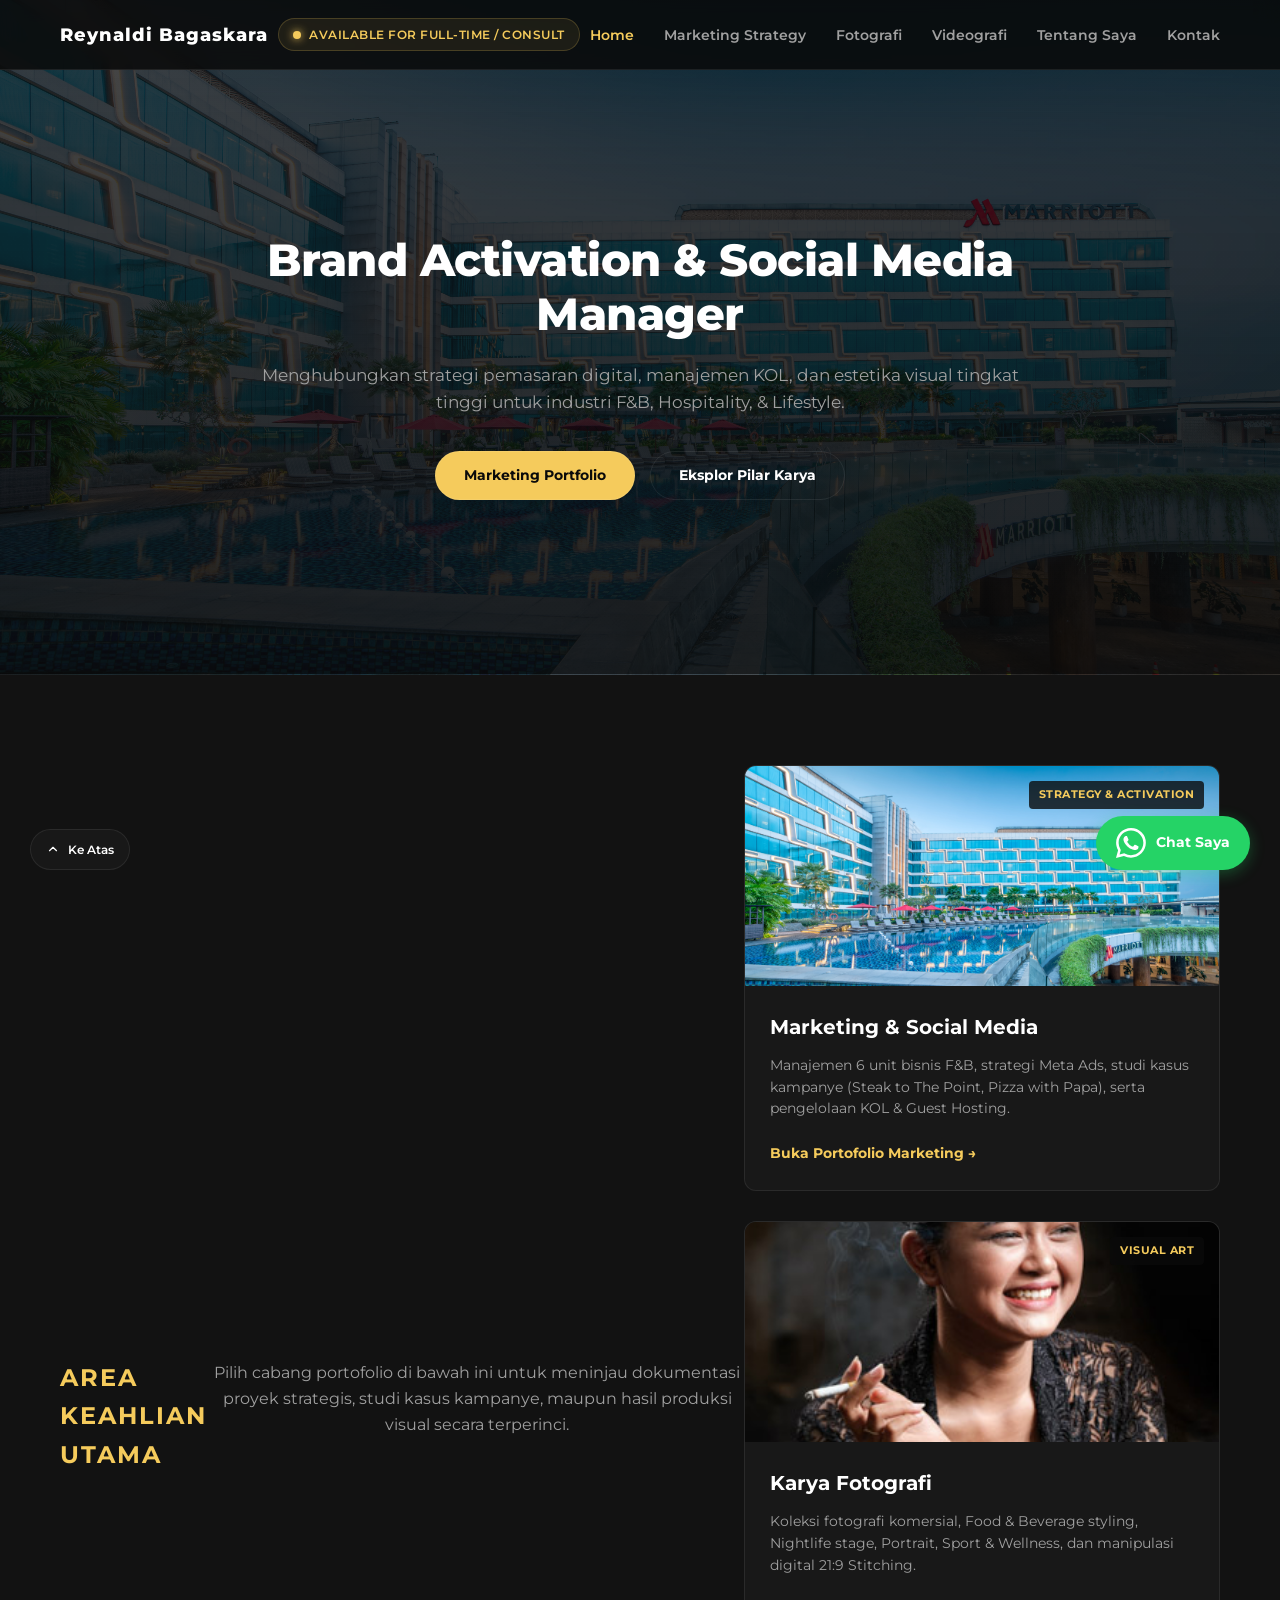
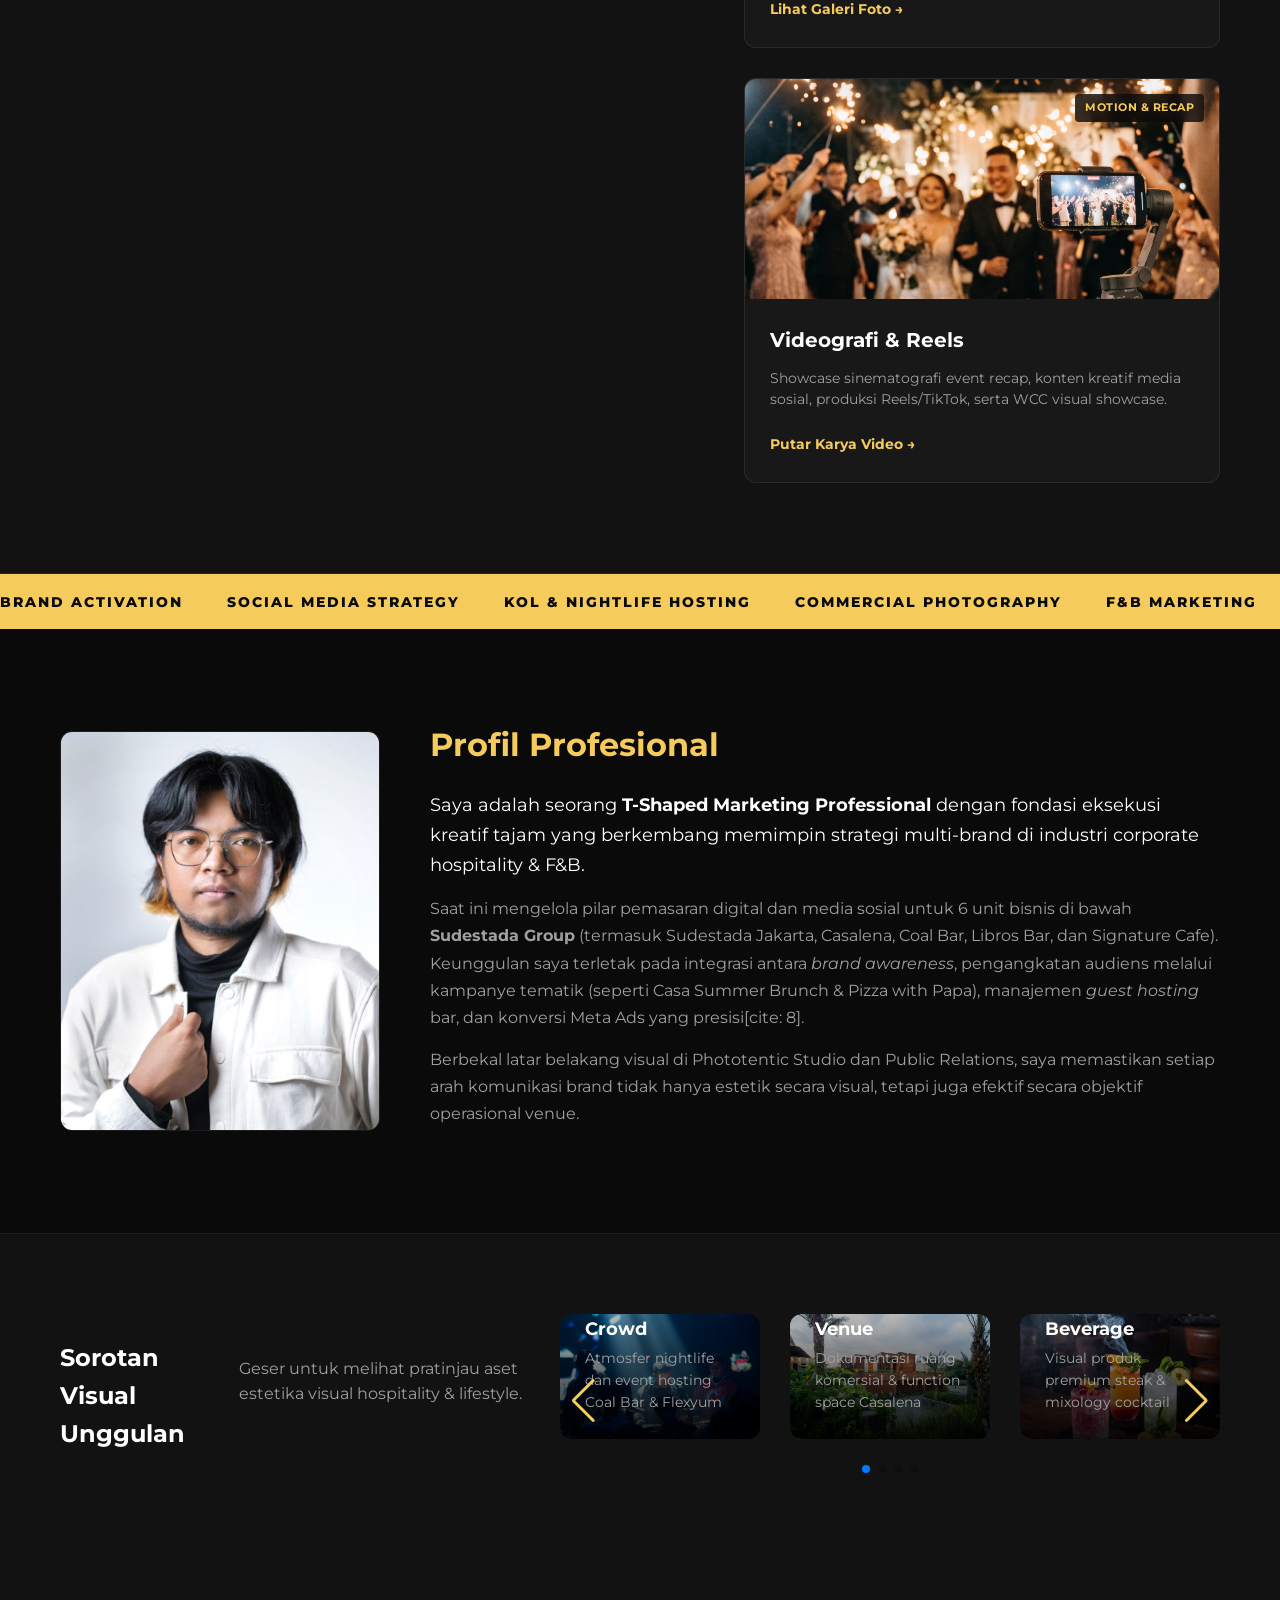
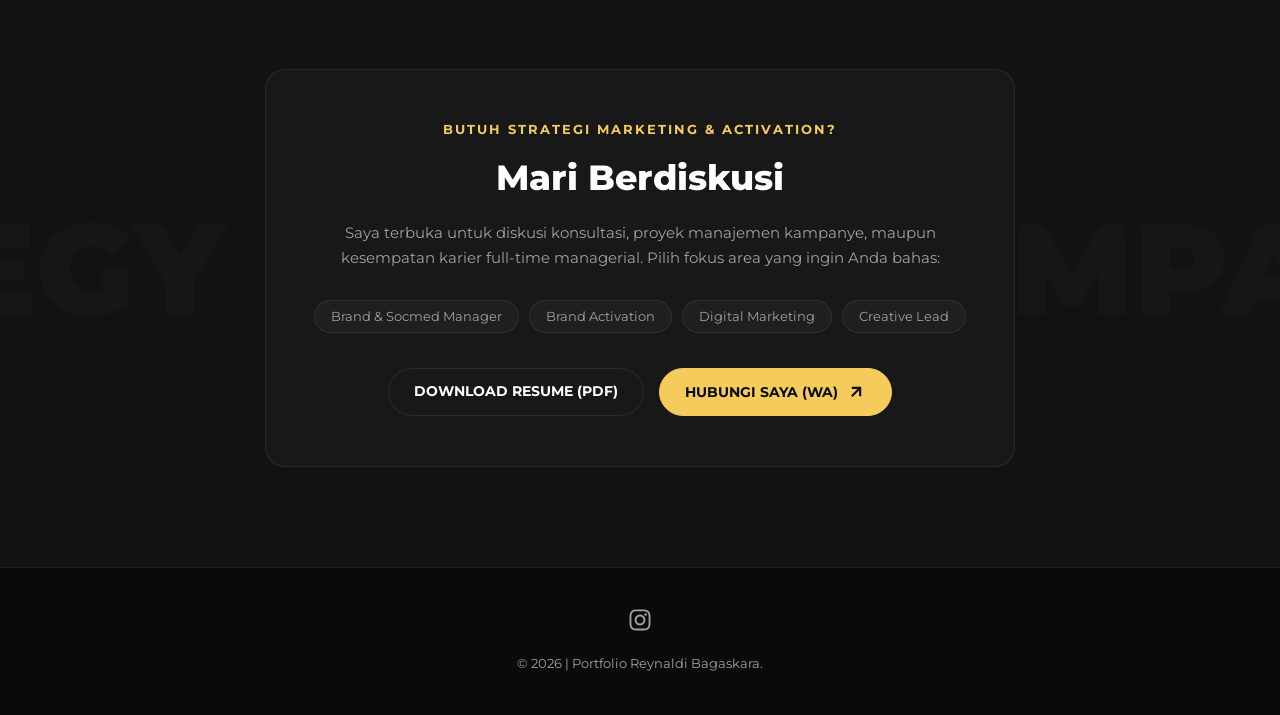
==== commit 60832bbe: "Update index.html" ====
--- a/index.html
+++ b/index.html
@@ -22,8 +22,15 @@
     <title>Reynaldi Bagaskara | Executive Portfolio Hub</title>
     <link href="https://fonts.googleapis.com/css2?family=Montserrat:wght@300;400;600;700;800&display=swap" rel="stylesheet">
     <link rel="stylesheet" href="style.css">
+    <!-- SWIPER CSS YANG LENGKAP -->
     <link rel="stylesheet" href="https://cdn.jsdelivr.net/npm/swiper@10/swiper-bundle.min.css" />
     <link href="https://unpkg.com/aos@2.3.1/dist/aos.css" rel="stylesheet">
+    <style>
+        /* CSS Tambahan Khusus untuk Mencegah Slide Bertumpuk */
+        .featuredSwiper { width: 100%; overflow: hidden; padding-bottom: 50px; }
+        .featuredSwiper .swiper-wrapper { display: flex; }
+        .featuredSwiper .swiper-slide { flex-shrink: 0; width: 300px; }
+    </style>
 </head>
 <body>
     <div id="premium-loader">
@@ -63,7 +70,6 @@
     </header>
 
     <main>
-        <!-- HERO SECTION (DI-ADJUST AGAR FOTO TIDAK KEBESARAN/ZOOM BERLEBIHAN) -->
         <section id="home" class="hero" style="min-height: 75vh; height: auto; padding: 160px 0 100px 0; background-size: cover; background-position: center;">
             <div class="hero-content">
                 <h1 data-aos="fade-down" data-aos-delay="200">Brand Activation & Social Media Manager</h1>
@@ -145,8 +151,8 @@
                 <div class="about-text" data-aos="fade-left" data-aos-delay="200">
                     <h2 style="text-align: left; color: var(--highlight-color);">Profil Profesional</h2>
                     <p style="font-size: 1.1rem; color: var(--text-primary);">Saya adalah seorang <strong>T-Shaped Marketing Professional</strong> dengan fondasi eksekusi kreatif tajam yang berkembang memimpin strategi multi-brand di industri corporate hospitality & F&B.</p>
-                    <p style="margin-top: 15px; color: var(--text-secondary);">Saat ini mengelola pilar pemasaran digital dan media sosial untuk 6 unit bisnis di bawah <strong>Sudestada Group</strong> (termasuk Sudestada Jakarta, Casalena, Coal Bar, Libros Bar, dan Signature Cafe). Keunggulan saya terletak pada integrasi antara <em>brand awareness</em>, pengangkatan audiens melalui kampanye tematik (seperti Casa Summer Brunch & Pizza with Papa), manajemen <em>guest hosting</em> bar, dan konversi Meta Ads yang presisi.</p>
-                    <p style="margin-top: 15px; color: var(--text-secondary);">Berbekal latar belakang visual di Phototentic Studio[cite: 8] dan Public Relations, saya memastikan setiap arah komunikasi brand tidak hanya estetik secara visual, tetapi juga efektif secara objektif operasional venue.</p>
+                    <p style="margin-top: 15px; color: var(--text-secondary);">Saat ini mengelola pilar pemasaran digital dan media sosial untuk 6 unit bisnis di bawah <strong>Sudestada Group</strong> (termasuk Sudestada Jakarta, Casalena, Coal Bar, Libros Bar, dan Signature Cafe). Keunggulan saya terletak pada integrasi antara <em>brand awareness</em>, pengangkatan audiens melalui kampanye tematik (seperti Casa Summer Brunch & Pizza with Papa), manajemen <em>guest hosting</em> bar, dan konversi Meta Ads yang presisi[cite: 8].</p>
+                    <p style="margin-top: 15px; color: var(--text-secondary);">Berbekal latar belakang visual di Phototentic Studio dan Public Relations, saya memastikan setiap arah komunikasi brand tidak hanya estetik secara visual, tetapi juga efektif secara objektif operasional venue.</p>
                 </div>
             </div>
         </section>
--- a/style.css
+++ b/style.css
@@ -1,244 +1,765 @@
-/* ----- 0. PENGATURAN DASAR & VARIABEL (DARK MODE ELEGANT) ----- */
-:root { --bg-main: #121212; --bg-secondary: #1E1E1E; --text-primary: #E0E0E0; --text-secondary: #A0A0A0; --highlight-color: #F5CB5C; --nav-bg: rgba(18, 18, 18, 0.85); --border-color: #333333; }
-* { box-sizing: border-box; margin: 0; padding: 0; }
-html { scroll-behavior: smooth; }
-body { font-family: 'Montserrat', sans-serif; line-height: 1.6; color: var(--text-primary); background-color: var(--bg-main); }
-.container { max-width: 1100px; margin: 0 auto; padding: 0 20px; }
-h1, h2, h3 { font-weight: 700; color: #FFFFFF; }
-h2 { text-align: center; font-size: 2.2rem; margin-bottom: 20px; }
-section { padding: 80px 0; }
-
-/* ----- 1. NAVBAR MODERN BLUR ----- */
-.navbar { position: fixed; top: 0; left: 0; width: 100%; background: var(--nav-bg); backdrop-filter: blur(10px); -webkit-backdrop-filter: blur(10px); border-bottom: 1px solid var(--border-color); z-index: 3000; transition: transform 0.4s cubic-bezier(0.3, 1, 0.2, 1), background 0.3s; }
-.navbar .container { display: flex; justify-content: space-between; align-items: center; padding-top: 20px; padding-bottom: 20px; }
-.navbar .logo { font-size: 1.5rem; font-weight: 700; text-decoration: none; color: var(--text-primary); transition: color 0.3s ease; }
-.nav-links ul { display: flex; list-style: none; }
-.nav-links li { margin-left: 25px; }
-.nav-links a { text-decoration: none; color: var(--text-secondary); font-weight: 400; transition: color 0.3s ease; position: relative; padding-bottom: 5px; }
-.nav-links a:hover, .nav-links a.active { color: var(--highlight-color); }
-.nav-links a::after { content: ''; position: absolute; bottom: 0; left: 50%; transform: translateX(-50%); width: 0; height: 2px; background-color: var(--highlight-color); transition: width 0.3s ease-out; }
-.nav-links a:hover::after { width: 100%; }
-.nav-links a.active::after { width: 0; }
-.navbar.nav-hidden { transform: translateY(-100%); }
-
-/* ----- 2. PAGE BANNER HEADER (SUBPAGES) ----- */
-.page-banner { padding-top: 150px; padding-bottom: 60px; background: linear-gradient(to bottom, var(--bg-secondary), var(--bg-main)); border-bottom: 1px solid var(--border-color); text-align: center; }
-.page-banner h1 { font-size: 2.8rem; margin-bottom: 15px; }
-.page-banner p { color: var(--text-secondary); max-width: 750px; margin: 0 auto; font-size: 1.05rem; }
-
-/* ----- 3. HUB PILLARS GRID (HOMEPAGE 3 CARDS) ----- */
-.hub-pillars-grid { display: grid; grid-template-columns: repeat(auto-fit, minmax(300px, 1fr)); gap: 30px; margin-top: 20px; }
-.pillar-card { background: var(--bg-main); border: 1px solid var(--border-color); border-radius: 15px; overflow: hidden; transition: transform 0.4s ease, border-color 0.4s ease, box-shadow 0.4s ease; display: flex; flex-direction: column; }
-.pillar-card:hover { transform: translateY(-10px); border-color: var(--highlight-color); box-shadow: 0 15px 35px rgba(245, 203, 92, 0.15); }
-.pillar-img-wrapper { position: relative; height: 230px; overflow: hidden; }
-.pillar-img-wrapper img { width: 100%; height: 100%; object-fit: cover; transition: transform 0.5s ease; filter: brightness(0.8); }
-.pillar-card:hover .pillar-img-wrapper img { transform: scale(1.08); filter: brightness(1); }
-.pillar-badge { position: absolute; top: 15px; left: 15px; background: rgba(18, 18, 18, 0.85); backdrop-filter: blur(8px); color: var(--highlight-color); border: 1px solid var(--highlight-color); padding: 4px 12px; font-size: 0.7rem; font-weight: 700; border-radius: 20px; letter-spacing: 1px; }
-.pillar-content { padding: 30px; flex: 1; display: flex; flex-direction: column; justify-content: space-between; }
-.pillar-content h3 { font-size: 1.4rem; margin-bottom: 12px; color: #fff; }
-.pillar-content p { color: var(--text-secondary); font-size: 0.9rem; margin-bottom: 25px; line-height: 1.6; }
-.pillar-link-btn { color: var(--highlight-color); text-decoration: none; font-weight: 700; font-size: 0.9rem; text-transform: uppercase; letter-spacing: 1px; transition: padding-left 0.3s ease; }
-.pillar-card:hover .pillar-link-btn { padding-left: 5px; }
-
-/* ----- 4. BRAND STRATEGY MATRIX (MARKETING PAGE) ----- */
-.brand-matrix-grid { display: grid; grid-template-columns: repeat(auto-fit, minmax(260px, 1fr)); gap: 25px; }
-.brand-matrix-card { background: var(--bg-secondary); border: 1px solid var(--border-color); padding: 25px; border-radius: 12px; transition: border-color 0.3s ease; }
-.brand-matrix-card:hover { border-color: var(--highlight-color); }
-.brand-header { margin-bottom: 15px; border-bottom: 1px solid var(--border-color); padding-bottom: 10px; }
-.brand-header h3 { font-size: 1.25rem; color: #fff; }
-.brand-tag { font-size: 0.75rem; color: var(--highlight-color); font-weight: 700; text-transform: uppercase; letter-spacing: 1px; }
-.brand-target { font-size: 0.85rem; color: var(--text-primary); margin-bottom: 10px; }
-.brand-desc { font-size: 0.85rem; color: var(--text-secondary); line-height: 1.5; }
-
-/* ----- 5. HERO & SECTION STYLE ASLI ----- */
-.hero { height: 100vh; display: flex; justify-content: center; align-items: center; text-align: center; color: #fff; padding-top: 80px; background-image: linear-gradient(rgba(18,18,18,0.7), rgba(18,18,18,0.9)), url('gambar/acak23 (2).jpg'); background-position: center; background-size: cover; background-repeat: no-repeat; animation: heroSlideshow 15s infinite; }
-@keyframes heroSlideshow { 0% { background-image: linear-gradient(rgba(18,18,18,0.7), rgba(18,18,18,0.9)), url('gambar/acak23 (2).jpg'); } 33% { background-image: linear-gradient(rgba(18,18,18,0.7), rgba(18,18,18,0.9)), url('gambar/facad.jpg'); } 66% { background-image: linear-gradient(rgba(18,18,18,0.7), rgba(18,18,18,0.9)), url('gambar/fnb.jpg'); } 100% { background-image: linear-gradient(rgba(18,18,18,0.7), rgba(18,18,18,0.9)), url('gambar/acak23 (2).jpg'); } }
-.hero-content h1 { font-size: 3.2rem; margin-bottom: 15px; }
-.hero-content p { font-size: 1.15rem; font-weight: 300; margin-bottom: 30px; color: var(--text-secondary); max-width: 800px; margin-left: auto; margin-right: auto; }
-.about-section { background-color: var(--bg-main); }
-.about-content { display: flex; align-items: center; gap: 40px; }
-.profile-pic { width: 300px; height: 300px; object-fit: cover; border-radius: 50%; box-shadow: 0 4px 20px rgba(0,0,0,0.5); }
-.about-text { flex: 1; }
-
-.cta-button { display: inline-block; background: transparent; color: var(--highlight-color); border: 1px solid var(--highlight-color); padding: 12px 25px; text-decoration: none; border-radius: 5px; font-weight: 700; transition: all 0.3s ease; }
-.cta-button:hover { background: var(--highlight-color); color: var(--bg-main); }
-
-/* ----- 6. CAMPAIGN GRID (KIRI-KANAN) ----- */
-.campaign-grid { display: grid; grid-template-columns: repeat(auto-fit, minmax(320px, 1fr)); gap: 30px; margin-top: 40px; }
-.cs-card { background: var(--bg-main); border-radius: 15px; border: 1px solid var(--border-color); overflow: hidden; display: flex; flex-direction: column; transition: transform 0.4s ease, border-color 0.4s ease, box-shadow 0.4s ease; box-shadow: 0 10px 30px rgba(0,0,0,0.5); }
-.cs-card:hover { transform: translateY(-10px); border-color: var(--highlight-color); box-shadow: 0 15px 40px rgba(0,0,0,0.8); }
-.cs-visual-small { height: 250px; position: relative; overflow: hidden; }
-.cs-visual-small img { width: 100%; height: 100%; object-fit: cover; filter: brightness(0.85); transition: filter 0.3s ease; }
-.cs-card:hover .cs-visual-small img { filter: brightness(1.1); }
-.cs-badge { position: absolute; top: 20px; left: 20px; background: var(--highlight-color); color: var(--bg-main); font-weight: 800; font-size: 0.7rem; padding: 5px 15px; border-radius: 20px; letter-spacing: 2px; }
-.cs-content-small { padding: 30px; flex: 1; display: flex; flex-direction: column; }
-.cs-content-small h3 { font-size: 1.4rem; margin-bottom: 5px; color: #fff; }
-.cs-role { color: var(--highlight-color); font-size: 0.85rem; margin-bottom: 20px; border-bottom: 1px solid var(--border-color); padding-bottom: 10px; }
-.cs-pillar { margin-bottom: 15px; }
-.cs-pillar h4 { font-size: 0.95rem; color: #fff; margin-bottom: 5px; }
-.cs-pillar p { font-size: 0.85rem; color: var(--text-secondary); line-height: 1.5; }
-.cs-metrics-mini { display: flex; justify-content: space-around; padding-top: 15px; border-top: 1px solid var(--border-color); margin-top: auto; }
-.m-item { text-align: center; font-size: 0.75rem; color: var(--text-secondary); text-transform: uppercase; letter-spacing: 1px; }
-.m-item span { display: block; font-size: 1.4rem; font-weight: 800; color: var(--highlight-color); margin-bottom: 5px; }
-
-/* =========================================
-   FOTOGRAFI GRID: 4 ATAS 3 BAWAH (STATIC)
-   ========================================= */
-.category-static-wrapper {
+/* ==========================================
+   GLOBAL STYLES & VARIABLES
+   ========================================== */
+:root {
+    --bg-main: #0a0a0a;
+    --bg-secondary: #121212;
+    --bg-card: #181818;
+    --text-primary: #ffffff;
+    --text-secondary: #a0a0a0;
+    --highlight-color: #f5cb5c;
+    --border-color: rgba(255, 255, 255, 0.08);
+    --transition: all 0.3s ease;
+}
+
+* {
+    margin: 0;
+    padding: 0;
+    box-sizing: border-box;
+    font-family: 'Montserrat', sans-serif;
+}
+
+html {
+    scroll-behavior: smooth;
+}
+
+body {
+    background-color: var(--bg-main);
+    color: var(--text-primary);
+    overflow-x: hidden;
+    line-height: 1.6;
+}
+
+/* ==========================================
+   PRELOADER
+   ========================================== */
+#premium-loader {
+    position: fixed;
+    top: 0;
+    left: 0;
     width: 100%;
-    margin-top: 10px;
-}
-.category-grid-static {
-    display: flex;
+    height: 100%;
+    background-color: var(--bg-main);
+    display: flex;
+    justify-content: center;
+    align-items: center;
+    z-index: 9999;
+    animation: fadeOutLoader 0.5s ease 1.2s forwards;
+}
+
+.loader-content {
+    text-align: center;
+}
+
+.loader-name {
+    display: block;
+    font-size: 1.5rem;
+    font-weight: 800;
+    letter-spacing: 4px;
+    color: var(--text-primary);
+    margin-bottom: 5px;
+}
+
+.loader-title {
+    display: block;
+    font-size: 0.85rem;
+    color: var(--highlight-color);
+    letter-spacing: 2px;
+    margin-bottom: 20px;
+    text-transform: uppercase;
+}
+
+.loader-progress {
+    width: 150px;
+    height: 2px;
+    background: rgba(255, 255, 255, 0.1);
+    margin: 0 auto;
+    position: relative;
+    overflow: hidden;
+}
+
+.loader-progress::after {
+    content: '';
+    position: absolute;
+    top: 0;
+    left: 0;
+    height: 100%;
+    width: 100%;
+    background: var(--highlight-color);
+    animation: progressAnim 1s ease forwards;
+}
+
+@keyframes progressAnim {
+    0% { transform: translateX(-100%); }
+    100% { transform: translateX(0); }
+}
+
+@keyframes fadeOutLoader {
+    to {
+        opacity: 0;
+        visibility: hidden;
+    }
+}
+
+/* ==========================================
+   NAVIGATION BAR
+   ========================================== */
+.navbar {
+    position: fixed;
+    top: 0;
+    left: 0;
+    width: 100%;
+    background-color: rgba(10, 10, 10, 0.85);
+    backdrop-filter: blur(10px);
+    border-bottom: 1px solid var(--border-color);
+    z-index: 1000;
+    padding: 18px 0;
+}
+
+.container {
+    max-width: 1200px;
+    margin: 0 auto;
+    padding: 0 20px;
+    display: flex;
+    justify-content: space-between;
+    align-items: center;
+}
+
+.logo {
+    font-size: 1.1rem;
+    font-weight: 800;
+    color: var(--text-primary);
+    text-decoration: none;
+    letter-spacing: 1px;
+}
+
+.hiring-status {
+    display: flex;
+    align-items: center;
+    gap: 8px;
+    background: rgba(245, 203, 92, 0.08);
+    border: 1px solid rgba(245, 203, 92, 0.2);
+    padding: 6px 14px;
+    border-radius: 20px;
+}
+
+.status-dot {
+    width: 8px;
+    height: 8px;
+    background-color: var(--highlight-color);
+    border-radius: 50%;
+    box-shadow: 0 0 8px var(--highlight-color);
+    animation: pulseDot 2s infinite;
+}
+
+@keyframes pulseDot {
+    0% { opacity: 1; transform: scale(1); }
+    50% { opacity: 0.4; transform: scale(0.85); }
+    100% { opacity: 1; transform: scale(1); }
+}
+
+.status-text {
+    font-size: 0.75rem;
+    font-weight: 600;
+    color: var(--highlight-color);
+    letter-spacing: 0.5px;
+    text-transform: uppercase;
+}
+
+.nav-links ul {
+    display: flex;
+    list-style: none;
+    gap: 30px;
+}
+
+.nav-links a {
+    text-decoration: none;
+    color: var(--text-secondary);
+    font-size: 0.9rem;
+    font-weight: 600;
+    transition: var(--transition);
+}
+
+.nav-links a:hover,
+.nav-links a.active {
+    color: var(--highlight-color);
+}
+
+.burger-menu {
+    display: none;
+    cursor: pointer;
+    flex-direction: column;
+    gap: 5px;
+}
+
+.burger-line {
+    width: 25px;
+    height: 2px;
+    background-color: var(--text-primary);
+    transition: var(--transition);
+}
+
+/* ==========================================
+   HERO SECTION (DI-ADJUST AGAR FOTO TIDAK KEBESARAN)
+   ========================================== */
+.hero {
+    min-height: 75vh;
+    height: auto;
+    padding: 160px 0 100px 0;
+    display: flex;
+    align-items: center;
+    justify-content: center;
+    text-align: center;
+    background: linear-gradient(rgba(10, 10, 10, 0.75), rgba(10, 10, 10, 0.9)), url('gambar/facad.jpg') no-repeat center center;
+    background-size: cover;
+    border-bottom: 1px solid var(--border-color);
+    position: relative;
+}
+
+.hero-content {
+    max-width: 800px;
+    padding: 0 20px;
+    z-index: 2;
+}
+
+.hero-content h1 {
+    font-size: 2.8rem;
+    font-weight: 800;
+    margin-bottom: 20px;
+    line-height: 1.2;
+    letter-spacing: -0.5px;
+}
+
+.hero-content p {
+    font-size: 1.05rem;
+    color: var(--text-secondary);
+    margin-bottom: 35px;
+    line-height: 1.6;
+}
+
+.cta-button {
+    display: inline-block;
+    padding: 12px 28px;
+    background: transparent;
+    border: 1px solid var(--border-color);
+    color: var(--text-primary);
+    border-radius: 30px;
+    font-weight: 700;
+    font-size: 0.9rem;
+    text-decoration: none;
+    transition: var(--transition);
+}
+
+.cta-button:hover {
+    border-color: var(--highlight-color);
+    color: var(--highlight-color);
+    transform: translateY(-2px);
+}
+
+/* ==========================================
+   PAGE BANNER (UNTUK HALAMAN LAIN)
+   ========================================== */
+.page-banner {
+    padding: 140px 0 60px 0;
+    background-color: var(--bg-secondary);
+    border-bottom: 1px solid var(--border-color);
+    text-align: center;
+}
+
+.page-banner h1 {
+    font-size: 2.3rem;
+    font-weight: 800;
+    margin-bottom: 15px;
+}
+
+.page-banner p {
+    color: var(--text-secondary);
+    max-width: 650px;
+    margin: 0 auto;
+    font-size: 0.95rem;
+}
+
+.badge {
+    display: inline-block;
+    padding: 4px 12px;
+    background: rgba(245, 203, 92, 0.1);
+    color: var(--highlight-color);
+    border-radius: 4px;
+    font-size: 0.75rem;
+    font-weight: 700;
+    letter-spacing: 1px;
+    text-transform: uppercase;
+}
+
+/* ==========================================
+   THREE PILLARS & HUB GRID
+   ========================================== */
+.hub-pillars-grid {
+    display: grid;
+    grid-template-columns: repeat(auto-fit, minmax(320px, 1fr));
+    gap: 30px;
+}
+
+.pillar-card {
+    background-color: var(--bg-card);
+    border: 1px solid var(--border-color);
+    border-radius: 12px;
+    overflow: hidden;
+    transition: var(--transition);
+}
+
+.pillar-card:hover {
+    border-color: rgba(245, 203, 92, 0.4);
+    transform: translateY(-5px);
+}
+
+.pillar-img-wrapper {
+    position: relative;
+    height: 220px;
+    overflow: hidden;
+}
+
+.pillar-img-wrapper img {
+    width: 100%;
+    height: 100%;
+    object-fit: cover;
+    transition: transform 0.5s ease;
+}
+
+.pillar-card:hover .pillar-img-wrapper img {
+    transform: scale(1.05);
+}
+
+.pillar-badge {
+    position: absolute;
+    top: 15px;
+    right: 15px;
+    background: rgba(10, 10, 10, 0.8);
+    backdrop-filter: blur(5px);
+    color: var(--highlight-color);
+    padding: 5px 10px;
+    font-size: 0.7rem;
+    font-weight: 700;
+    border-radius: 4px;
+    letter-spacing: 0.5px;
+}
+
+.pillar-content {
+    padding: 25px;
+}
+
+.pillar-content h3 {
+    font-size: 1.25rem;
+    margin-bottom: 12px;
+    font-weight: 700;
+}
+
+.pillar-content p {
+    color: var(--text-secondary);
+    font-size: 0.9rem;
+    margin-bottom: 20px;
+    line-height: 1.5;
+}
+
+.pillar-link-btn {
+    display: inline-block;
+    color: var(--highlight-color);
+    font-size: 0.85rem;
+    font-weight: 700;
+    text-decoration: none;
+    transition: var(--transition);
+}
+
+.pillar-link-btn:hover {
+    letter-spacing: 0.5px;
+}
+
+/* ==========================================
+   VIDEOTRON TICKER
+   ========================================== */
+.videotron-container {
+    background-color: var(--highlight-color);
+    color: var(--bg-main);
+    padding: 15px 0;
+    overflow: hidden;
+    white-space: nowrap;
+    position: relative;
+}
+
+.videotron-content {
+    display: inline-block;
+    animation: tickerAnim 25s linear infinite;
+}
+
+.videotron-content span {
+    font-weight: 800;
+    font-size: 0.9rem;
+    letter-spacing: 2px;
+    margin-right: 40px;
+}
+
+@keyframes tickerAnim {
+    0% { transform: translateX(0); }
+    100% { transform: translateX(-50%); }
+}
+
+/* ==========================================
+   ABOUT SECTION
+   ========================================== */
+.about-section {
+    padding: 90px 0;
+    background-color: var(--bg-main);
+    border-bottom: 1px solid var(--border-color);
+}
+
+.about-content {
+    display: grid;
+    grid-template-columns: 320px 1fr;
+    gap: 50px;
+    align-items: center;
+}
+
+.profile-pic {
+    width: 100%;
+    border-radius: 12px;
+    border: 1px solid var(--border-color);
+    object-fit: cover;
+    aspect-ratio: 4/5;
+}
+
+.about-text h2 {
+    font-size: 2rem;
+    margin-bottom: 20px;
+}
+
+.about-text p {
+    margin-bottom: 15px;
+    line-height: 1.7;
+}
+
+/* ==========================================
+   FEATURED WORKS & SWIPER
+   ========================================== */
+.featuredSwiper {
+    padding-bottom: 40px;
+}
+
+.featured-item {
+    position: relative;
+    border-radius: 12px;
+    overflow: hidden;
+    aspect-ratio: 16/10;
+    cursor: pointer;
+}
+
+.featured-item img {
+    width: 100%;
+    height: 100%;
+    object-fit: cover;
+    transition: transform 0.5s ease;
+}
+
+.featured-item:hover img {
+    transform: scale(1.05);
+}
+
+.featured-overlay {
+    position: absolute;
+    bottom: 0;
+    left: 0;
+    width: 100%;
+    padding: 25px;
+    background: linear-gradient(transparent, rgba(0,0,0,0.9));
+}
+
+.featured-overlay h3 {
+    font-size: 1.1rem;
+    margin-bottom: 5px;
+    color: var(--text-primary);
+}
+
+.featured-overlay p {
+    font-size: 0.85rem;
+    color: var(--text-secondary);
+}
+
+/* ==========================================
+   FINAL CTA SECTION
+   ========================================== */
+.final-cta-section {
+    padding: 100px 0;
+    background-color: var(--bg-secondary);
+    position: relative;
+    overflow: hidden;
+    text-align: center;
+}
+
+.cta-kinetic-bg {
+    position: absolute;
+    top: 50%;
+    left: 50%;
+    transform: translate(-50%, -50%);
+    white-space: nowrap;
+    font-size: 8rem;
+    font-weight: 900;
+    color: rgba(255, 255, 255, 0.02);
+    pointer-events: none;
+    z-index: 1;
+}
+
+.cta-card {
+    position: relative;
+    z-index: 2;
+    max-width: 750px;
+    margin: 0 auto;
+    background: var(--bg-card);
+    border: 1px solid var(--border-color);
+    padding: 50px 30px;
+    border-radius: 20px;
+}
+
+.cta-subtitle {
+    font-size: 0.8rem;
+    color: var(--highlight-color);
+    letter-spacing: 2px;
+    font-weight: 700;
+    margin-bottom: 10px;
+}
+
+.cta-title {
+    font-size: 2.2rem;
+    margin-bottom: 15px;
+    font-weight: 800;
+}
+
+.project-tags {
+    display: flex;
+    justify-content: center;
+    gap: 10px;
     flex-wrap: wrap;
+    margin-bottom: 35px;
+}
+
+.tag-btn {
+    background: rgba(255, 255, 255, 0.03);
+    border: 1px solid var(--border-color);
+    color: var(--text-secondary);
+    padding: 8px 16px;
+    border-radius: 20px;
+    font-size: 0.8rem;
+    cursor: pointer;
+    transition: var(--transition);
+}
+
+.tag-btn:hover,
+.tag-btn.active {
+    background: var(--highlight-color);
+    color: var(--bg-main);
+    border-color: var(--highlight-color);
+    font-weight: 600;
+}
+
+.cta-action {
+    display: flex;
     justify-content: center;
-    gap: 25px;
+    gap: 15px;
+    flex-wrap: wrap;
+}
+
+.cv-download-btn,
+.magnetic-send-btn {
+    padding: 12px 25px;
+    border-radius: 30px;
+    font-size: 0.85rem;
+    font-weight: 700;
+    text-decoration: none;
+    display: inline-flex;
+    align-items: center;
+    gap: 8px;
+    transition: var(--transition);
+    cursor: pointer;
+}
+
+.cv-download-btn {
+    background: transparent;
+    border: 1px solid var(--border-color);
+    color: var(--text-primary);
+}
+
+.cv-download-btn:hover {
+    border-color: var(--text-primary);
+}
+
+.magnetic-send-btn {
+    background: var(--highlight-color);
+    border: 1px solid var(--highlight-color);
+    color: var(--bg-main);
+}
+
+.magnetic-send-btn:hover {
+    opacity: 0.9;
+    transform: translateY(-2px);
+}
+
+/* ==========================================
+   LIGHTBOX & FLOATING BUTTONS
+   ========================================== */
+.lightbox {
+    position: fixed;
+    top: 0;
+    left: 0;
     width: 100%;
-}
-.category-grid-static .cat-card {
-    width: calc(25% - 19px); /* Memaksa 4 kolom secara presisi */
-    height: 420px; 
-    flex-shrink: 0;
-}
-/* Responsif agar tidak rusak di layar kecil */
-@media (max-width: 1024px) {
-    .category-grid-static .cat-card {
-        width: calc(33.333% - 17px); /* Jadi 3 kolom di tablet */
-    }
-}
+    height: 100%;
+    background: rgba(0,0,0,0.9);
+    display: none;
+    justify-content: center;
+    align-items: center;
+    z-index: 2000;
+}
+
+.lightbox.active {
+    display: flex;
+}
+
+.lightbox-content {
+    max-width: 90%;
+    max-height: 85vh;
+    border-radius: 8px;
+}
+
+.lightbox-close {
+    position: absolute;
+    top: 30px;
+    right: 40px;
+    font-size: 2.5rem;
+    color: #fff;
+    cursor: pointer;
+}
+
+.whatsapp-float {
+    position: fixed;
+    bottom: 30px;
+    right: 30px;
+    background: #25d366;
+    color: #fff;
+    padding: 12px 20px;
+    border-radius: 30px;
+    display: flex;
+    align-items: center;
+    gap: 10px;
+    text-decoration: none;
+    font-weight: 700;
+    font-size: 0.85rem;
+    box-shadow: 0 4px 15px rgba(37, 211, 102, 0.3);
+    z-index: 999;
+    transition: var(--transition);
+}
+
+.whatsapp-float:hover {
+    transform: translateY(-3px);
+}
+
+.back-to-top {
+    position: fixed;
+    bottom: 30px;
+    left: 30px;
+    background: var(--bg-card);
+    border: 1px solid var(--border-color);
+    color: var(--text-primary);
+    padding: 10px 15px;
+    border-radius: 30px;
+    display: flex;
+    align-items: center;
+    gap: 8px;
+    text-decoration: none;
+    font-size: 0.75rem;
+    font-weight: 600;
+    z-index: 999;
+    transition: var(--transition);
+}
+
+.back-to-top:hover {
+    border-color: var(--highlight-color);
+    color: var(--highlight-color);
+}
+
+.back-to-top svg {
+    width: 14px;
+    height: 14px;
+}
+
+/* ==========================================
+   FOOTER
+   ========================================== */
+footer {
+    padding: 40px 0;
+    background-color: var(--bg-main);
+    text-align: center;
+    border-top: 1px solid var(--border-color);
+}
+
+.social-links {
+    margin-bottom: 15px;
+}
+
+.social-icon {
+    display: inline-flex;
+    color: var(--text-secondary);
+    transition: var(--transition);
+}
+
+.social-icon:hover {
+    color: var(--highlight-color);
+}
+
+footer p {
+    font-size: 0.8rem;
+    color: var(--text-secondary);
+}
+
+/* ==========================================
+   RESPONSIVE DESIGN
+   ========================================== */
+@media (max-width: 992px) {
+    .about-content {
+        grid-template-columns: 1fr;
+        text-align: center;
+    }
+    .about-text h2 {
+        text-align: center !important;
+    }
+    .profile-pic {
+        max-width: 280px;
+        margin: 0 auto;
+    }
+}
+
 @media (max-width: 768px) {
-    .category-grid-static .cat-card {
-        width: calc(50% - 13px); /* Jadi 2 kolom di HP */
-    }
-}
-@media (max-width: 480px) {
-    .category-grid-static .cat-card {
-        width: 100%; /* Jadi 1 kolom penuh di layar HP kecil */
-    }
-}
-
-/* ----- 7. KATEGORI SLIDER (FOTO & VIDEO) ----- */
-.category-slider-wrapper { position: relative; display: flex; align-items: center; }
-.cat-scroll-btn { background: rgba(30, 30, 30, 0.9); border: 1px solid var(--highlight-color); color: var(--highlight-color); border-radius: 50%; width: 50px; height: 50px; font-size: 1.5rem; cursor: pointer; position: absolute; z-index: 100; display: flex; justify-content: center; align-items: center; transition: all 0.3s; }
-.cat-scroll-btn:hover { background: var(--highlight-color); color: var(--bg-main); transform: scale(1.1); }
-.cat-scroll-left { left: -25px; }
-.cat-scroll-right { right: -25px; }
-@media (max-width: 768px) { .cat-scroll-btn { display: none; } }
-
-.category-grid { display: flex; overflow-x: auto; gap: 22px; padding-top: 20px; padding-bottom: 25px; scroll-behavior: smooth; width: 100%; -ms-overflow-style: none; scrollbar-width: none; }
-.category-grid::-webkit-scrollbar { display: none; }
-.cat-card { position: relative; height: 450px; width: 280px; flex-shrink: 0; border-radius: 12px; overflow: hidden; cursor: pointer; border: 1px solid var(--border-color); transition: transform 0.4s ease, border-color 0.4s ease; }
-.cat-card img { width: 100%; height: 100%; object-fit: cover; transition: transform 0.6s ease; }
-.cat-overlay { position: absolute; bottom: 0; left: 0; width: 100%; padding: 40px 20px 25px; background: linear-gradient(to top, rgba(10,10,10,0.95) 40%, transparent); text-align: center; }
-.cat-overlay h3 { font-size: 1.25rem; margin-bottom: 5px; color: var(--highlight-color); }
-.cat-overlay p { font-size: 0.8rem; color: var(--text-secondary); text-transform: uppercase; letter-spacing: 1px; }
-.cat-card:hover { border-color: var(--highlight-color); transform: translateY(-8px); box-shadow: 0 15px 30px rgba(245, 203, 92, 0.1); }
-.cat-card:hover img { transform: scale(1.08); }
-
-/* ----- 8. MODALS & LIGHTBOX ----- */
-.category-modal, .video-modal { position: fixed; top: 0; left: 0; width: 100%; height: 100%; background: rgba(10, 10, 10, 0.98); z-index: 5000; display: none; overflow-y: auto; padding: 50px 20px; }
-.category-modal.active, .video-modal.active { display: block; }
-.category-modal-content, .video-modal-content { max-width: 1200px; margin: 0 auto; text-align: center; }
-.category-modal-close, .video-modal-close { position: fixed; top: 20px; right: 40px; font-size: 3rem; color: #fff; cursor: pointer; z-index: 5001; }
-.category-photos-grid { column-count: 3; column-gap: 15px; }
-.category-photos-grid img { width: 100%; border-radius: 8px; margin-bottom: 15px; cursor: zoom-in; transition: transform 0.3s; }
-.category-photos-grid img:hover { transform: scale(1.03); }
-.category-pdf-btn { display: inline-flex; align-items: center; background: transparent; color: var(--highlight-color); border: 1px solid var(--highlight-color); padding: 12px 25px; text-decoration: none; border-radius: 30px; font-weight: 700; font-size: 0.9rem; margin-bottom: 40px; transition: all 0.3s ease; text-transform: uppercase; letter-spacing: 1px; }
-.category-pdf-btn:hover { background: var(--highlight-color); color: var(--bg-main); transform: translateY(-3px); }
-
-.video-grid-modal { display: grid; grid-template-columns: repeat(auto-fit, minmax(300px, 1fr)); gap: 30px; margin-top: 30px; }
-.video-grid-modal video { width: 100%; border-radius: 12px; background: #000; outline: none; border: 1px solid var(--border-color); }
-
-.lightbox { position: fixed; z-index: 4000; top: 0; left: 0; width: 100%; height: 100%; background: rgba(10, 10, 10, 0.95); display: none; justify-content: center; align-items: center; padding: 20px; }
-.lightbox.active { display: flex; }
-.lightbox-content { max-width: 90%; max-height: 90%; object-fit: contain; border-radius: 5px; }
-.lightbox-close { position: absolute; top: 20px; right: 40px; font-size: 3rem; color: var(--text-primary); cursor: pointer; }
-
-/* ----- 9. HORIZONTAL SCROLL SHOWCASE ----- */
-.horizon-wrapper { overflow: hidden; background-color: #050505; position: relative; z-index: 10; }
-.horizon-container { display: flex; flex-wrap: nowrap; width: fit-content; height: 100vh; align-items: center; padding-left: 10vw; padding-right: 10vw; }
-.horizon-intro { flex-shrink: 0; width: 40vw; margin-right: 5vw; }
-.horizon-intro h2 { text-align: left; font-size: 3.5rem; line-height: 1.1; margin-bottom: 20px; }
-.horizon-item { flex-shrink: 0; width: 70vw; height: 70vh; margin-right: 5vw; position: relative; border-radius: 5px; overflow: hidden; box-shadow: 0 20px 40px rgba(0,0,0,0.8); }
-.horizon-item img { width: 100%; height: 100%; object-fit: cover; filter: brightness(0.8); transition: filter 0.5s ease, transform 0.5s ease; }
-.horizon-item:hover img { filter: brightness(1.1); transform: scale(1.02); }
-.horizon-caption { position: absolute; bottom: 30px; left: 30px; color: #fff; font-size: 1.2rem; font-weight: 700; letter-spacing: 2px; text-transform: uppercase; }
-
-/* ----- 10. SOCIAL MEDIA FEEDS GRID ----- */
-.feed-grid-container { display: grid; grid-template-columns: 1fr 1fr; gap: 30px; width: 100%; }
-.live-feed-wrapper { background: rgba(255, 255, 255, 0.02); padding: 30px; border-radius: 15px; border: 1px solid var(--border-color); }
-@media (max-width: 992px) { .feed-grid-container { grid-template-columns: 1fr; } }
-
-/* ----- 11. EFEK VIDEOTRON LED & PRELOADER ----- */
-.videotron-container { background-color: #050505; padding: 25px 0; overflow: hidden; white-space: nowrap; position: relative; z-index: 10; border-top: 3px solid #111; border-bottom: 3px solid #111; }
-.videotron-content { display: inline-block; font-family: 'Courier New', Courier, monospace; font-size: 2rem; font-weight: 700; letter-spacing: 6px; color: var(--highlight-color); animation: scrollVideotron 25s linear infinite; }
-.videotron-content span { margin: 0 30px; }
-@keyframes scrollVideotron { 0% { transform: translateX(0); } 100% { transform: translateX(-50%); } }
-
-#premium-loader { position: fixed; top: 0; left: 0; width: 100%; height: 100vh; background: #050505; z-index: 999999; display: flex; justify-content: center; align-items: center; transition: transform 0.4s cubic-bezier(0.77, 0, 0.175, 1), opacity 0.4s ease; }
-.loader-content { text-align: center; }
-.loader-name { display: block; font-size: 2rem; font-weight: 800; letter-spacing: 5px; color: #fff; animation: fadeUp 0.5s ease forwards; }
-.loader-title { display: block; font-size: 0.9rem; color: var(--highlight-color); letter-spacing: 2px; margin-top: 10px; text-transform: uppercase; animation: fadeUp 0.5s ease 0.2s forwards; opacity: 0; }
-.loader-progress { width: 0; height: 2px; background: var(--highlight-color); margin: 30px auto 0; animation: loadLine 0.5s ease forwards; }
-#premium-loader.hidden { transform: translateY(-100%); opacity: 0; pointer-events: none; }
-@keyframes fadeUp { 0% { transform: translateY(20px); opacity: 0; } 100% { transform: translateY(0); opacity: 1; } }
-@keyframes loadLine { 0% { width: 0; } 100% { width: 150px; } }
-
-/* ----- 12. CURSOR & BADGES ----- */
-@media (min-width: 1025px) { body, a, button, img { cursor: none !important; } }
-.cursor-dot { position: fixed; top: 0; left: 0; width: 6px; height: 6px; background-color: var(--highlight-color); border-radius: 50%; pointer-events: none; transform: translate(-50%, -50%); z-index: 9999; display: none; }
-.cursor-ring { position: fixed; top: 0; left: 0; width: 35px; height: 35px; border: 1px solid rgba(245, 203, 92, 0.6); border-radius: 50%; pointer-events: none; transform: translate(-50%, -50%); z-index: 9998; transition: width 0.3s ease, height 0.3s ease; display: none; }
-@media (min-width: 1025px) { .cursor-dot, .cursor-ring { display: block; } }
-.cursor-ring.lens-focus { width: 70px; height: 70px; background-color: rgba(245, 203, 92, 0.05); border: 2px dashed var(--highlight-color); }
-
-.badge { display: inline-block; padding: 5px 12px; border-radius: 20px; font-size: 0.75rem; font-weight: 700; text-transform: uppercase; letter-spacing: 1px; }
-.badge-tiktok { background: #00f2fe; color: #000; }
-.badge-ig { background: linear-gradient(45deg, #f09433 0%, #e6683c 25%, #dc2743 50%, #cc2366 75%, #bc1888 100%); color: #fff; }
-
-.hiring-status { display: flex; align-items: center; gap: 8px; background: rgba(37, 211, 102, 0.05); padding: 6px 15px; border-radius: 20px; border: 1px solid rgba(37, 211, 102, 0.2); }
-.status-dot { width: 8px; height: 8px; background-color: #25d366; border-radius: 50%; box-shadow: 0 0 8px rgba(37, 211, 102, 0.8); }
-.status-text { font-size: 0.75rem; font-weight: 700; color: #25d366; text-transform: uppercase; letter-spacing: 1px; }
-
-/* ----- 13. FINAL CTA & FOOTER ----- */
-.final-cta-section { position: relative; padding: 100px 0; background: #050505; overflow: hidden; }
-.cta-kinetic-bg { position: absolute; top: 50%; left: 0; width: 100%; transform: translateY(-50%); font-size: 8rem; font-weight: 900; color: rgba(255,255,255,0.02); white-space: nowrap; pointer-events: none; }
-.cta-card { position: relative; z-index: 2; background: rgba(30, 30, 30, 0.6); backdrop-filter: blur(20px); border: 1px solid rgba(255,255,255,0.1); padding: 50px 30px; border-radius: 20px; text-align: center; max-width: 800px; margin: 0 auto; }
-.cta-subtitle { color: var(--highlight-color); letter-spacing: 3px; font-size: 0.8rem; font-weight: 700; margin-bottom: 10px; }
-.cta-title { font-size: 2.5rem; margin-bottom: 30px; }
-.project-tags { display: flex; flex-wrap: wrap; justify-content: center; gap: 10px; margin-bottom: 30px; }
-.tag-btn { background: transparent; border: 1px solid #444; color: #fff; padding: 8px 18px; border-radius: 30px; cursor: pointer; font-size: 0.85rem; transition: all 0.3s; }
-.tag-btn.active, .tag-btn:hover { border-color: var(--highlight-color); color: var(--highlight-color); background: rgba(245, 203, 92, 0.1); }
-.cta-action { display: flex; max-width: 600px; margin: 0 auto; gap: 15px; }
-.magnetic-send-btn { background: var(--highlight-color); color: #000; border: none; padding: 15px 30px; border-radius: 40px; font-weight: 800; cursor: pointer; display: flex; align-items: center; gap: 10px; flex: 1; justify-content: center; }
-.cv-download-btn { display: flex; align-items: center; justify-content: center; background: transparent; color: #fff; border: 1px solid rgba(255,255,255,0.2); padding: 15px 25px; border-radius: 40px; font-weight: 700; font-size: 0.85rem; text-decoration: none; flex: 1; }
-
-.whatsapp-float { position: fixed; bottom: 30px; right: 30px; background-color: #25d366; color: white; border-radius: 50px; padding: 12px 20px; display: flex; align-items: center; gap: 10px; text-decoration: none; font-weight: bold; box-shadow: 0 4px 15px rgba(0,0,0,0.3); z-index: 5000; }
-.back-to-top { position: fixed; bottom: 30px; left: 30px; background-color: var(--bg-secondary); border: 1px solid var(--border-color); color: var(--highlight-color); border-radius: 30px; padding: 10px 20px; display: flex; align-items: center; gap: 8px; text-decoration: none; z-index: 4999; opacity: 0; pointer-events: none; transition: opacity 0.3s; }
-.back-to-top.show { opacity: 1; pointer-events: all; }
-
-footer { background: #050505; padding: 50px 0; text-align: center; border-top: 1px solid var(--border-color); }
-.social-links { margin-bottom: 20px; }
-.social-icon { color: var(--text-secondary); margin: 0 10px; display: inline-block; transition: color 0.3s; }
-.social-icon:hover { color: var(--highlight-color); }
-
-/* ----- 14. BURGER MENU & RESPONSIVE ----- */
-.burger-menu { display: none; cursor: pointer; }
-.burger-line { width: 25px; height: 3px; background-color: var(--text-primary); margin: 5px 0; transition: all 0.3s; }
-
-@media(max-width: 768px) {
-    .hero-content h1 { font-size: 2.4rem; }
-    .about-content { flex-direction: column; text-align: center; }
-    .profile-pic { width: 200px; height: 200px; }
-    .nav-links { position: fixed; right: 0; top: 0; height: 100vh; width: 70%; background-color: var(--bg-secondary); display: flex; justify-content: center; align-items: center; transform: translateX(100%); transition: transform 0.4s ease-out; z-index: 3001; }
-    .nav-links.active { transform: translateX(0); }
-    .nav-links ul { flex-direction: column; text-align: center; }
-    .nav-links li { margin: 25px 0; }
-    .burger-menu { display: block; position: relative; z-index: 3002; }
-    .cta-action { flex-direction: column; }
-    .horizon-intro { width: 80vw; }
-    .horizon-item { width: 85vw; height: 50vh; }
-    .whatsapp-float span { display: none; }
-    .whatsapp-float { padding: 15px; bottom: 20px; right: 20px; }
-    .back-to-top { bottom: 20px; left: 20px; padding: 12px; border-radius: 50%; }
-    .back-to-top span { display: none; }
-}
+    .nav-links {
+        display: none;
+        position: absolute;
+        top: 100%;
+        left: 0;
+        width: 100%;
+        background-color: var(--bg-secondary);
+        border-bottom: 1px solid var(--border-color);
+        padding: 20px 0;
+    }
+    .nav-links.active {
+        display: block;
+    }
+    .nav-links ul {
+        flex-direction: column;
+        align-items: center;
+        gap: 15px;
+    }
+    .burger-menu {
+        display: flex;
+    }
+    .hero-content h1 {
+        font-size: 2.1rem;
+    }
+    .hiring-status {
+        display: none;
+    }
+}
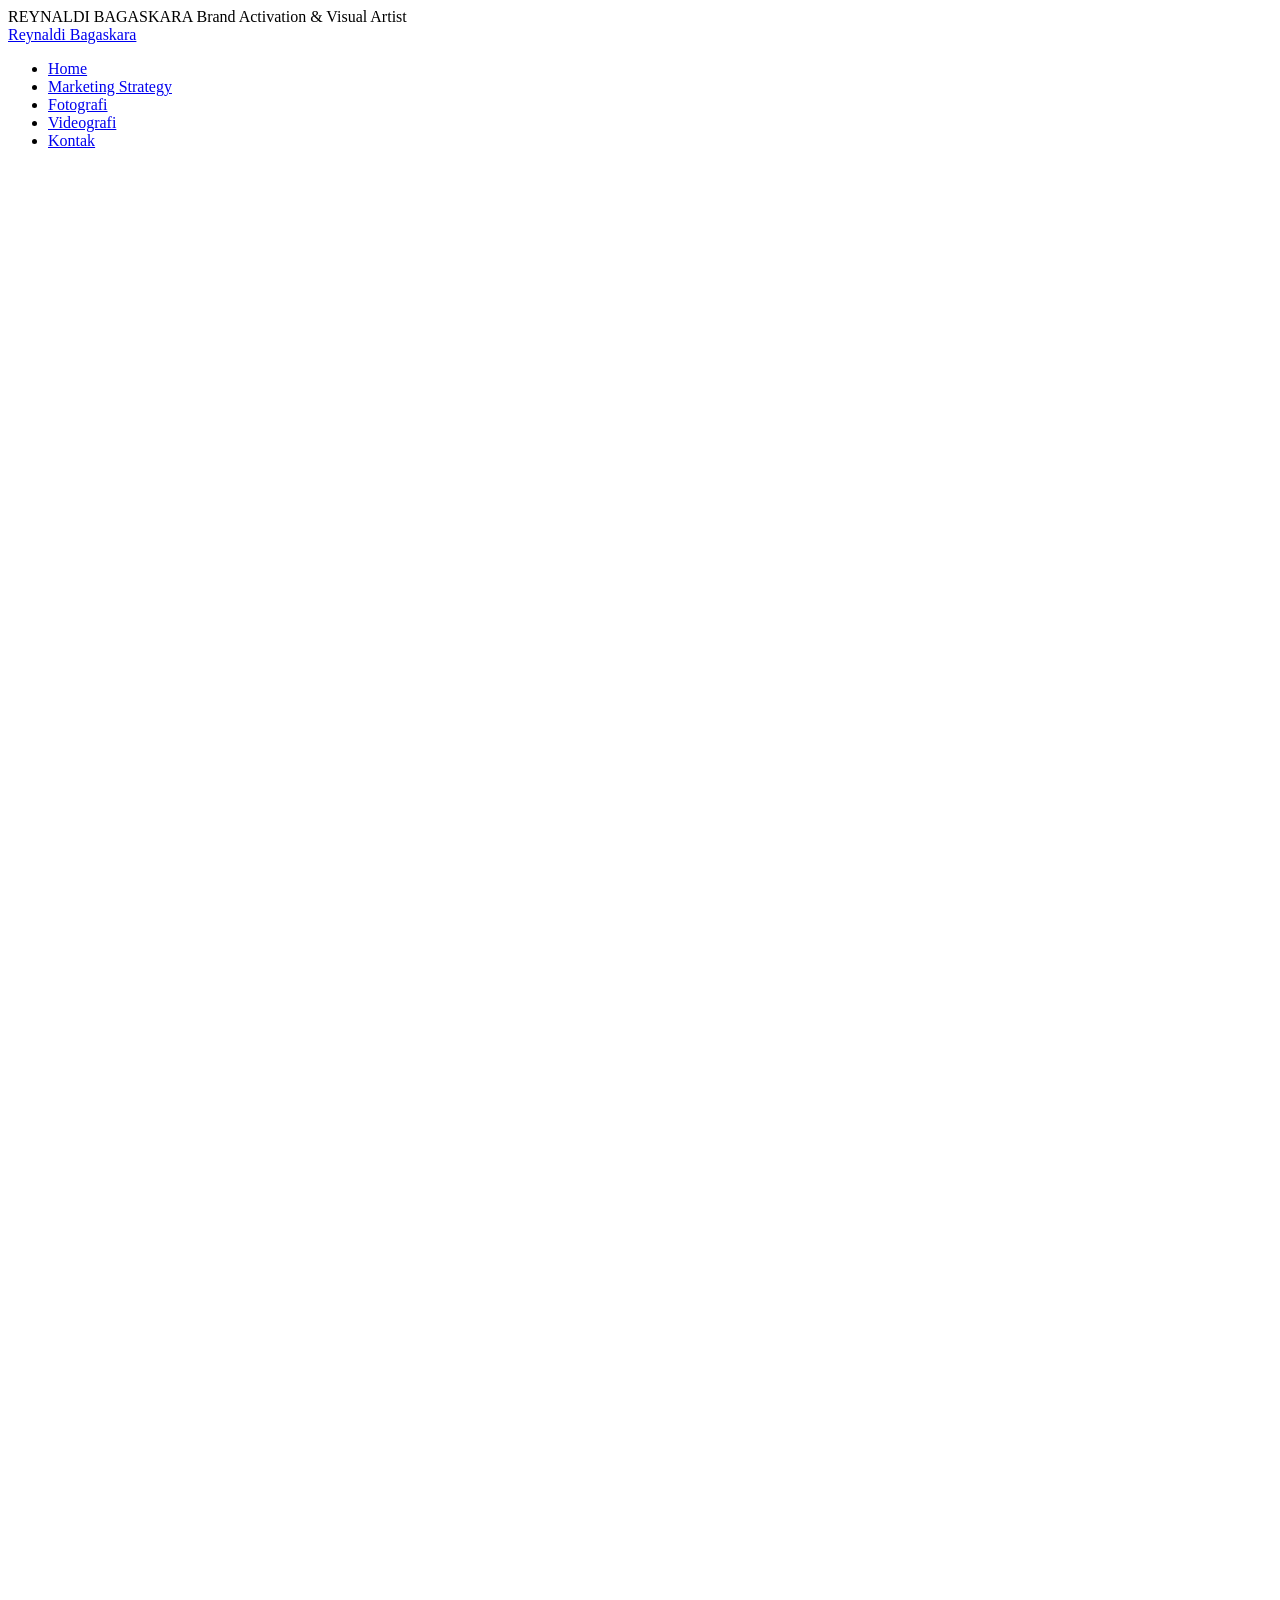
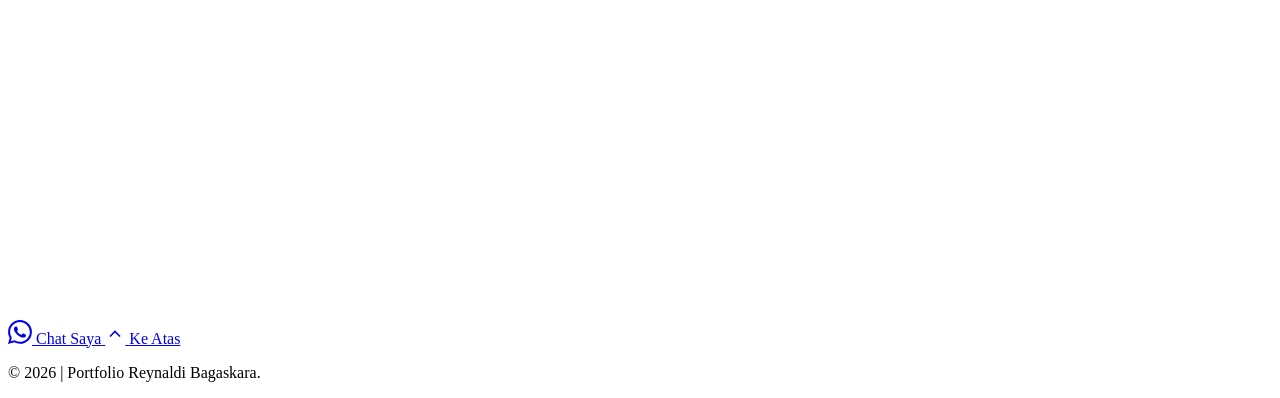
==== commit e6530a9f: "Update index.html" ====
--- a/index.html
+++ b/index.html
@@ -1,4 +1,3 @@
-<!-- index.html (Homepage & Summary Hub) -->
 <!DOCTYPE html>
 <html lang="id">
 <head>
@@ -11,26 +10,11 @@
     </script>
     <meta charset="UTF-8">
     <meta name="viewport" content="width=device-width, initial-scale=1.0">
-    <meta name="description" content="Reynaldi Bagaskara - Brand Activation & Social Media Manager, Digital Marketer, dan Seniman Visual Spesialis Industri F&B & Hospitality.">
-    <meta name="keywords" content="Brand Activation Manager, Social Media Manager Jakarta, Digital Marketing Hospitality, Portofolio Reynaldi Bagaskara">
-    <meta property="og:title" content="Reynaldi Bagaskara | Brand Activation & Visual Portfolio">
-    <meta property="og:description" content="Mengintegrasikan strategi pemasaran digital, aktivasi brand, dan estetika visual tinggi.">
-    <meta property="og:image" content="gambar/fotoprofile.jpg">
-    <meta property="og:url" content="https://reynaldi.netlify.app">
-    <meta property="og:type" content="website">
-    <link rel="icon" type="image/x-icon" href="gambar/fotoprofile.jpg">
     <title>Reynaldi Bagaskara | Executive Portfolio Hub</title>
     <link href="https://fonts.googleapis.com/css2?family=Montserrat:wght@300;400;600;700;800&display=swap" rel="stylesheet">
-    <link rel="stylesheet" href="style.css">
-    <!-- SWIPER CSS YANG LENGKAP -->
+    <link rel="stylesheet" href="style_2.css">
     <link rel="stylesheet" href="https://cdn.jsdelivr.net/npm/swiper@10/swiper-bundle.min.css" />
     <link href="https://unpkg.com/aos@2.3.1/dist/aos.css" rel="stylesheet">
-    <style>
-        /* CSS Tambahan Khusus untuk Mencegah Slide Bertumpuk */
-        .featuredSwiper { width: 100%; overflow: hidden; padding-bottom: 50px; }
-        .featuredSwiper .swiper-wrapper { display: flex; }
-        .featuredSwiper .swiper-slide { flex-shrink: 0; width: 300px; }
-    </style>
 </head>
 <body>
     <div id="premium-loader">
@@ -43,21 +27,15 @@
 
     <header class="navbar">
         <div class="container">
-            <a href="index.html" class="logo">Reynaldi Bagaskara</a>
-            
-            <div class="hiring-status" data-aos="fade-left">
-                <span class="status-dot"></span>
-                <span class="status-text">Available for Full-time / Consult</span>
-            </div>
+            <a href="index_2.html" class="logo">Reynaldi Bagaskara</a>
             
             <nav class="nav-links">
                 <ul>
-                    <li><a href="index.html" class="active">Home</a></li>
+                    <li><a href="index_2.html" class="active">Home</a></li>
                     <li><a href="marketing.html">Marketing Strategy</a></li>
                     <li><a href="fotografi.html">Fotografi</a></li>
                     <li><a href="videografi.html">Videografi</a></li>
-                    <li><a href="index.html#about">Tentang Saya</a></li>
-                    <li><a href="index.html#contact">Kontak</a></li>
+                    <li><a href="index_2.html#contact">Kontak</a></li>
                 </ul>
             </nav>
     
@@ -70,164 +48,83 @@
     </header>
 
     <main>
-        <section id="home" class="hero" style="min-height: 75vh; height: auto; padding: 160px 0 100px 0; background-size: cover; background-position: center;">
-            <div class="hero-content">
-                <h1 data-aos="fade-down" data-aos-delay="200">Brand Activation & Social Media Manager</h1>
-                <p data-aos="fade-up" data-aos-delay="400">Menghubungkan strategi pemasaran digital, manajemen KOL, dan estetika visual tingkat tinggi untuk industri F&B, Hospitality, & Lifestyle.</p>
-                <div style="display: flex; gap: 15px; justify-content: center; flex-wrap: wrap;" data-aos="fade-up" data-aos-delay="600">
+        <section id="home" class="hero">
+            <div class="container hero-content" data-aos="fade-up">
+                <h1>Brand Activation & Social Media Manager</h1>
+                <p>Menghubungkan strategi pemasaran digital, manajemen KOL, dan estetika visual tingkat tinggi untuk industri F&B, Hospitality, & Lifestyle.</p>
+                <div style="display: flex; gap: 15px; justify-content: center; flex-wrap: wrap;">
                     <a href="marketing.html" class="cta-button" style="background: var(--highlight-color); color: var(--bg-main);">Marketing Portfolio</a>
                     <a href="#pillar-hub" class="cta-button">Eksplor Pilar Karya</a>
                 </div>
             </div>
         </section>
 
-        <!-- THREE PILLARS EXECUTIVE HUB SECTION -->
-        <section id="pillar-hub" style="background-color: var(--bg-secondary); padding: 90px 0; border-bottom: 1px solid var(--border-color);">
+        <!-- THREE PILLARS SECTION -->
+        <section id="pillar-hub" style="background-color: var(--bg-secondary); padding: 80px 0; border-bottom: 1px solid var(--border-color);">
             <div class="container">
-                <h2 data-aos="fade-up" style="color: var(--highlight-color); font-size: 1.5rem; text-transform: uppercase; letter-spacing: 2px; margin-bottom: 15px;">Area Keahlian Utama</h2>
-                <p data-aos="fade-up" data-aos-delay="100" style="text-align: center; color: var(--text-secondary); margin-bottom: 50px; max-width: 700px; margin-left: auto; margin-right: auto;">Pilih cabang portofolio di bawah ini untuk meninjau dokumentasi proyek strategis, studi kasus kampanye, maupun hasil produksi visual secara terperinci.</p>
+                <h2 data-aos="fade-up">Area Keahlian Utama</h2>
+                <p style="text-align: center; color: var(--text-secondary); margin-bottom: 50px; max-width: 700px; margin: 0 auto;" data-aos="fade-up">Pilih cabang portofolio di bawah ini untuk meninjau dokumentasi proyek secara terperinci.</p>
 
                 <div class="hub-pillars-grid">
-                    <!-- Pillar 1: Marketing -->
-                    <div class="pillar-card" data-aos="fade-up" data-aos-delay="100">
+                    <div class="pillar-card" data-aos="fade-up">
                         <div class="pillar-img-wrapper">
                             <img src="gambar/facad.jpg" alt="Marketing & Brand Activation">
-                            <span class="pillar-badge">STRATEGY & ACTIVATION</span>
+                            <span class="pillar-badge">STRATEGY</span>
                         </div>
                         <div class="pillar-content">
                             <h3>Marketing & Social Media</h3>
-                            <p>Manajemen 6 unit bisnis F&B, strategi Meta Ads, studi kasus kampanye (Steak to The Point, Pizza with Papa), serta pengelolaan KOL & Guest Hosting.</p>
-                            <a href="marketing.html" class="pillar-link-btn">Buka Portofolio Marketing &rarr;</a>
+                            <p>Manajemen 6 unit bisnis F&B, strategi Meta Ads, studi kasus kampanye, serta pengelolaan KOL.</p>
+                            <a href="marketing.html" class="pillar-link-btn">Buka Portofolio &rarr;</a>
                         </div>
                     </div>
 
-                    <!-- Pillar 2: Fotografi -->
-                    <div class="pillar-card" data-aos="fade-up" data-aos-delay="200">
+                    <div class="pillar-card" data-aos="fade-up" data-aos-delay="150">
                         <div class="pillar-img-wrapper">
                             <img src="gambar/acak35 (2).jpg" alt="Fotografi Portofolio">
                             <span class="pillar-badge">VISUAL ART</span>
                         </div>
                         <div class="pillar-content">
                             <h3>Karya Fotografi</h3>
-                            <p>Koleksi fotografi komersial, Food & Beverage styling, Nightlife stage, Portrait, Sport & Wellness, dan manipulasi digital 21:9 Stitching.</p>
+                            <p>Koleksi fotografi komersial, Food & Beverage styling, Nightlife stage, Portrait, dan Sport & Wellness.</p>
                             <a href="fotografi.html" class="pillar-link-btn">Lihat Galeri Foto &rarr;</a>
                         </div>
                     </div>
 
-                    <!-- Pillar 3: Videografi -->
                     <div class="pillar-card" data-aos="fade-up" data-aos-delay="300">
                         <div class="pillar-img-wrapper">
                             <img src="gambar/wcc.jpg" alt="Videografi & Sinematografi">
-                            <span class="pillar-badge">MOTION & RECAP</span>
+                            <span class="pillar-badge">MOTION</span>
                         </div>
                         <div class="pillar-content">
                             <h3>Videografi & Reels</h3>
-                            <p>Showcase sinematografi event recap, konten kreatif media sosial, produksi Reels/TikTok, serta WCC visual showcase.</p>
-                            <a href="videografi.html" class="pillar-link-btn">Putar Karya Video &rarr;</a>
+                            <p>Showcase sinematografi event recap, konten kreatif media sosial, produksi Reels/TikTok, serta visual WCC.</p>
+                            <a href="videografi.html" class="pillar-link-btn">Putar Video &rarr;</a>
                         </div>
                     </div>
                 </div>
             </div>
         </section>
 
-        <div class="videotron-container">
-            <div class="videotron-content">
-                <span>BRAND ACTIVATION</span>
-                <span>SOCIAL MEDIA STRATEGY</span>
-                <span>KOL & NIGHTLIFE HOSTING</span>
-                <span>COMMERCIAL PHOTOGRAPHY</span>
-                <span>F&B MARKETING</span>
-                <span>BRAND ACTIVATION</span>
-                <span>SOCIAL MEDIA STRATEGY</span>
-                <span>KOL & NIGHTLIFE HOSTING</span>
-                <span>COMMERCIAL PHOTOGRAPHY</span>
-                <span>F&B MARKETING</span>
-            </div>
-        </div>
-
         <section id="about" class="about-section">
             <div class="container about-content">
                 <img src="gambar/fotoprofile.jpg" alt="Reynaldi Bagaskara" class="profile-pic" data-aos="fade-right">
-                <div class="about-text" data-aos="fade-left" data-aos-delay="200">
+                <div class="about-text" data-aos="fade-left">
                     <h2 style="text-align: left; color: var(--highlight-color);">Profil Profesional</h2>
-                    <p style="font-size: 1.1rem; color: var(--text-primary);">Saya adalah seorang <strong>T-Shaped Marketing Professional</strong> dengan fondasi eksekusi kreatif tajam yang berkembang memimpin strategi multi-brand di industri corporate hospitality & F&B.</p>
-                    <p style="margin-top: 15px; color: var(--text-secondary);">Saat ini mengelola pilar pemasaran digital dan media sosial untuk 6 unit bisnis di bawah <strong>Sudestada Group</strong> (termasuk Sudestada Jakarta, Casalena, Coal Bar, Libros Bar, dan Signature Cafe). Keunggulan saya terletak pada integrasi antara <em>brand awareness</em>, pengangkatan audiens melalui kampanye tematik (seperti Casa Summer Brunch & Pizza with Papa), manajemen <em>guest hosting</em> bar, dan konversi Meta Ads yang presisi[cite: 8].</p>
+                    <p style="font-size: 1.1rem;">Saya adalah seorang <strong>T-Shaped Marketing Professional</strong> dengan fondasi eksekusi kreatif tajam yang berkembang memimpin strategi multi-brand di industri corporate hospitality & F&B.</p>
                     <p style="margin-top: 15px; color: var(--text-secondary);">Berbekal latar belakang visual di Phototentic Studio dan Public Relations, saya memastikan setiap arah komunikasi brand tidak hanya estetik secara visual, tetapi juga efektif secara objektif operasional venue.</p>
                 </div>
             </div>
         </section>
 
-        <section id="featured-works" style="background-color: var(--bg-secondary); padding: 80px 0; overflow: hidden;">
-            <div class="container">
-                <h2 data-aos="fade-up" style="color: #fff; margin-bottom: 10px;">Sorotan Visual Unggulan</h2>
-                <p data-aos="fade-up" style="color: var(--text-secondary); margin-bottom: 40px;">Geser untuk melihat pratinjau aset estetika visual hospitality & lifestyle.</p>
-                
-                <div class="swiper featuredSwiper" data-aos="fade-up" data-aos-delay="200">
-                    <div class="swiper-wrapper">
-                        <div class="swiper-slide featured-item">
-                            <img src="gambar/acak23 (2).jpg" alt="Nightlife" class="lightbox-trigger" loading="lazy">
-                            <div class="featured-overlay">
-                                <h3>Nightlife & Crowd</h3>
-                                <p>Atmosfer nightlife dan event hosting Coal Bar & Flexyum</p>
-                            </div>
-                        </div>
-                        <div class="swiper-slide featured-item">
-                            <img src="gambar/eksterior.jpg" alt="Eksterior" class="lightbox-trigger" loading="lazy">
-                            <div class="featured-overlay">
-                                <h3>Architectural & Venue</h3>
-                                <p>Dokumentasi ruang komersial & function space Casalena</p>
-                            </div>
-                        </div>
-                        <div class="swiper-slide featured-item">
-                            <img src="gambar/fnb.jpg" alt="Food Stylist" class="lightbox-trigger" loading="lazy">
-                            <div class="featured-overlay">
-                                <h3>Culinary & Beverage</h3>
-                                <p>Visual produk premium steak & mixology cocktail</p>
-                            </div>
-                        </div>
-                        <div class="swiper-slide featured-item">
-                            <img src="gambar/acak35 (2).jpg" alt="Portrait" class="lightbox-trigger" loading="lazy">
-                            <div class="featured-overlay">
-                                <h3>Brand Ambassador & KOL</h3>
-                                <p>Visual storytelling untuk persona brand dan media sosial</p>
-                            </div>
-                        </div>
-                    </div>
-                    
-                    <div class="swiper-pagination"></div>
-                    <div class="swiper-button-next" style="color: var(--highlight-color);"></div>
-                    <div class="swiper-button-prev" style="color: var(--highlight-color);"></div>
-                </div>
-            </div>
-        </section>
-
+        <!-- FOOTER & CTA -->
         <section id="contact" class="final-cta-section">
-            <div class="cta-kinetic-bg">
-                <span>IMPACT • STRATEGY • VISION • IMPACT • STRATEGY • </span>
-            </div>
-            
             <div class="container">
                 <div class="cta-card" data-aos="zoom-in">
-                    <p class="cta-subtitle">BUTUH STRATEGI MARKETING & ACTIVATION?</p>
-                    <h2 class="cta-title">Mari Berdiskusi</h2>
+                    <p style="color: var(--highlight-color); letter-spacing: 2px; font-size: 0.8rem; font-weight: 700;">BUTUH STRATEGI MARKETING?</p>
+                    <h2 style="font-size: 2.5rem; margin-bottom: 30px;">Mari Berdiskusi</h2>
                     
-                    <p style="color: var(--text-secondary); margin-bottom: 30px; font-size: 0.95rem;">
-                        Saya terbuka untuk diskusi konsultasi, proyek manajemen kampanye, maupun kesempatan karier full-time managerial.
-                        Pilih fokus area yang ingin Anda bahas:
-                    </p>
-                    
-                    <div class="project-tags">
-                        <button class="tag-btn" onclick="quickPitch('Brand & Social Media Manager')">Brand & Socmed Manager</button>
-                        <button class="tag-btn" onclick="quickPitch('Brand Activation Specialist')">Brand Activation</button>
-                        <button class="tag-btn" onclick="quickPitch('Digital Marketing Strategist')">Digital Marketing</button>
-                        <button class="tag-btn" onclick="quickPitch('Creative Lead')">Creative Lead</button>
-                    </div>
-
                     <div class="cta-action">
-                        <a href="pdf/CV_Reynaldi_Bagaskara.pdf" target="_blank" class="cv-download-btn">
-                            DOWNLOAD RESUME (PDF)
-                        </a>
-                        
+                        <a href="pdf/CV_Reynaldi_Bagaskara.pdf" target="_blank" class="cv-download-btn">DOWNLOAD RESUME (PDF)</a>
                         <button onclick="sendRecruitmentWA()" class="magnetic-send-btn">
                             HUBUNGI SAYA (WA)
                             <svg width="20" height="20" viewBox="0 0 24 24" fill="none" stroke="currentColor" stroke-width="2.5"><line x1="7" y1="17" x2="17" y2="7"></line><polyline points="7 7 17 7 17 17"></polyline></svg>
@@ -238,40 +135,21 @@
         </section> 
     </main>
 
-    <div id="lightbox" class="lightbox">
-        <span class="lightbox-close">&times;</span>
-        <img id="lightbox-img" class="lightbox-content" src="">
-    </div>
     <div class="cursor-dot"></div>
     <div class="cursor-ring"></div>
 
-    <a href="https://wa.me/6282196956556?text=Halo%20Rey,%20saya%20tertarik%20untuk%20berdiskusi%20mengenai%20potensi%20kerjasama." class="whatsapp-float" target="_blank">
-        <svg xmlns="http://www.w3.org/2000/svg" width="30" height="30" fill="currentColor" viewBox="0 0 16 16">
-            <path d="M13.601 2.326A7.854 7.854 0 0 0 7.994 0C3.627 0 .068 3.558.064 7.926c0 1.399.366 2.76 1.057 3.965L0 16l4.204-1.102a7.933 7.933 0 0 0 3.79.965h.004c4.368 0 7.926-3.558 7.93-7.93A7.898 7.898 0 0 0 13.6 2.326zM7.994 14.521a6.573 6.573 0 0 1-3.356-.92l-.24-.144-2.494.654.666-2.433-.156-.251a6.56 6.56 0 0 1-1.007-3.505c0-3.626 2.957-6.584 6.591-6.584a6.56 6.56 0 0 1 4.66 1.931 6.557 6.557 0 0 1 1.928 4.66c-.004 3.639-2.961 6.592-6.592 6.592zm3.615-4.934c-.197-.099-1.17-.578-1.353-.646-.182-.065-.315-.099-.445.099-.133.197-.513.646-.627.775-.114.133-.23.148-.427.05-.197-.1-.836-.308-1.592-.985-.59-.525-.985-1.175-1.103-1.372-.114-.198-.011-.304.088-.403.087-.088.197-.232.296-.346.1-.114.133-.198.198-.33.065-.134.034-.248-.015-.347-.05-.099-.445-1.076-.612-1.47-.16-.389-.323-.335-.445-.34-.114-.007-.247-.007-.38-.007a.729.729 0 0 0-.529.247c-.182.198-.691.677-.691 1.654 0 .977.71 1.916.81 2.049.098.133 1.394 2.132 3.383 2.992.47.205.84.326 1.129.418.475.152.904.129 1.246.08.38-.058 1.171-.48 1.338-.943.164-.464.164-.86.114-.943-.049-.084-.182-.133-.38-.232z"/>
-        </svg>
+    <a href="https://wa.me/6282196956556" class="whatsapp-float" target="_blank">
+        <svg xmlns="http://www.w3.org/2000/svg" width="24" height="24" fill="currentColor" viewBox="0 0 16 16"><path d="M13.601 2.326A7.854 7.854 0 0 0 7.994 0C3.627 0 .068 3.558.064 7.926c0 1.399.366 2.76 1.057 3.965L0 16l4.204-1.102a7.933 7.933 0 0 0 3.79.965h.004c4.368 0 7.926-3.558 7.93-7.93A7.898 7.898 0 0 0 13.6 2.326zM7.994 14.521a6.573 6.573 0 0 1-3.356-.92l-.24-.144-2.494.654.666-2.433-.156-.251a6.56 6.56 0 0 1-1.007-3.505c0-3.626 2.957-6.584 6.591-6.584a6.56 6.56 0 0 1 4.66 1.931 6.557 6.557 0 0 1 1.928 4.66c-.004 3.639-2.961 6.592-6.592 6.592zm3.615-4.934c-.197-.099-1.17-.578-1.353-.646-.182-.065-.315-.099-.445.099-.133.197-.513.646-.627.775-.114.133-.23.148-.427.05-.197-.1-.836-.308-1.592-.985-.59-.525-.985-1.175-1.103-1.372-.114-.198-.011-.304.088-.403.087-.088.197-.232.296-.346.1-.114.133-.198.198-.33.065-.134.034-.248-.015-.347-.05-.099-.445-1.076-.612-1.47-.16-.389-.323-.335-.445-.34-.114-.007-.247-.007-.38-.007a.729.729 0 0 0-.529.247c-.182.198-.691.677-.691 1.654 0 .977.71 1.916.81 2.049.098.133 1.394 2.132 3.383 2.992.47.205.84.326 1.129.418.475.152.904.129 1.246.08.38-.058 1.171-.48 1.338-.943.164-.464.164-.86.114-.943-.049-.084-.182-.133-.38-.232z"/></svg>
         <span>Chat Saya</span>
     </a>
-
-    <a href="#" id="back-to-top" class="back-to-top" aria-label="Kembali ke atas">
-        <svg xmlns="http://www.w3.org/2000/svg" viewBox="0 0 24 24" fill="none" stroke="currentColor" stroke-width="2" stroke-linecap="round" stroke-linejoin="round"><polyline points="18 15 12 9 6 15"></polyline></svg>
+    <a href="#" id="back-to-top" class="back-to-top">
+        <svg xmlns="http://www.w3.org/2000/svg" width="20" height="20" viewBox="0 0 24 24" fill="none" stroke="currentColor" stroke-width="2"><polyline points="18 15 12 9 6 15"></polyline></svg>
         <span>Ke Atas</span>
     </a>
 
     <script src="https://unpkg.com/aos@2.3.1/dist/aos.js"></script>
-    <script src="https://cdn.jsdelivr.net/npm/swiper@10/swiper-bundle.min.js"></script>
-    <script src="https://cdnjs.cloudflare.com/ajax/libs/gsap/3.12.2/gsap.min.js"></script>
-    <script src="https://cdnjs.cloudflare.com/ajax/libs/gsap/3.12.2/ScrollTrigger.min.js"></script>
-    <script src="https://cdnjs.cloudflare.com/ajax/libs/vanilla-tilt/1.8.0/vanilla-tilt.min.js"></script>
     <script src="script-2.js"></script>
-
     <footer>
-        <div class="social-links">
-            <a href="https://www.instagram.com/motretsembarang_" target="_blank" class="social-icon">
-                <svg xmlns="http://www.w3.org/2000/svg" viewBox="0 0 448 512" width="24" height="24" fill="currentColor">
-                    <path d="M224.1 141c-63.6 0-114.9 51.3-114.9 114.9s51.3 114.9 114.9 114.9S339 319.5 339 255.9 287.7 141 224.1 141zm0 189.6c-41.1 0-74.7-33.5-74.7-74.7s33.5-74.7 74.7-74.7 74.7 33.5 74.7 74.7-33.6 74.7-74.7 74.7zm146.4-194.3c0 14.9-12 26.8-26.8 26.8-14.9 0-26.8-12-26.8-26.8s12-26.8 26.8-26.8 26.8 12 26.8 26.8zm76.1 27.2c-1.7-35.9-9.9-67.7-36.2-93.9-26.2-26.2-58-34.4-93.9-36.2-37-2.1-147.9-2.1-184.9 0-35.8 1.7-67.6 9.9-93.9 36.1s-34.4 58-36.2 93.9c-2.1 37-2.1 147.9 0 184.9 1.7 35.9 9.9 67.7 36.2 93.9 26.2 26.2 58 34.4 93.9 36.2 37 2.1 147.9 2.1 184.9 0 35.9-1.7 67.7-9.9 93.9-36.2 26.2-26.2 34.4-58 36.2-93.9 2.1-37 2.1-147.8 0-184.8zM398.8 388c-7.8 19.6-22.9 34.7-42.6 42.6-29.5 11.7-99.5 9-132.1 9s-102.7 2.6-132.1-9c-19.6-7.8-34.7-22.9-42.6-42.6-11.7-29.5-9-99.5-9-132.1s-2.6-102.7 9-132.1c7.8-19.6 22.9-34.7 42.6-42.6 29.5-11.7 99.5-9 132.1-9s102.7-2.6 132.1 9c19.6 7.8 34.7 22.9 42.6 42.6 11.7 29.5 9 99.5 9 132.1s2.7 102.7-9 132.1z"/>
-                </svg>
-            </a>
-        </div>
         <p>&copy; 2026 | Portfolio Reynaldi Bagaskara.</p>
     </footer>
 </body>
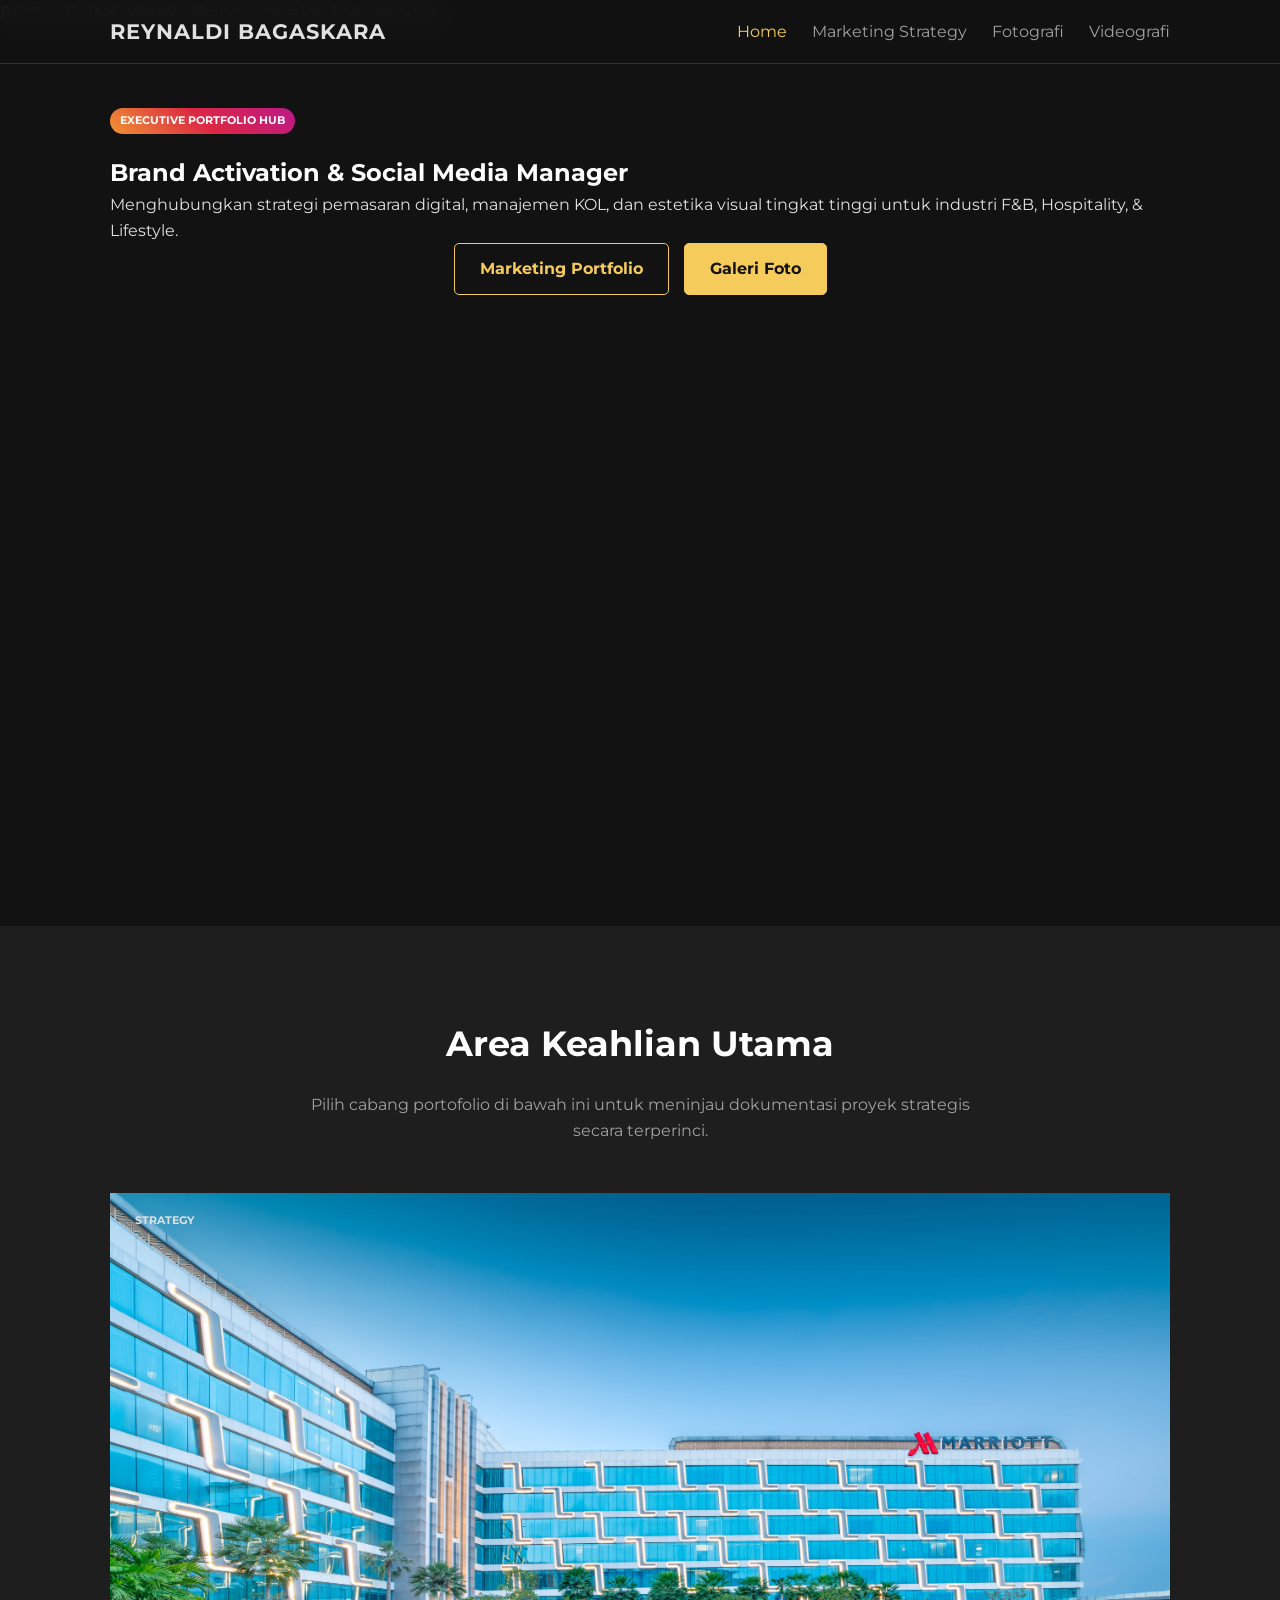
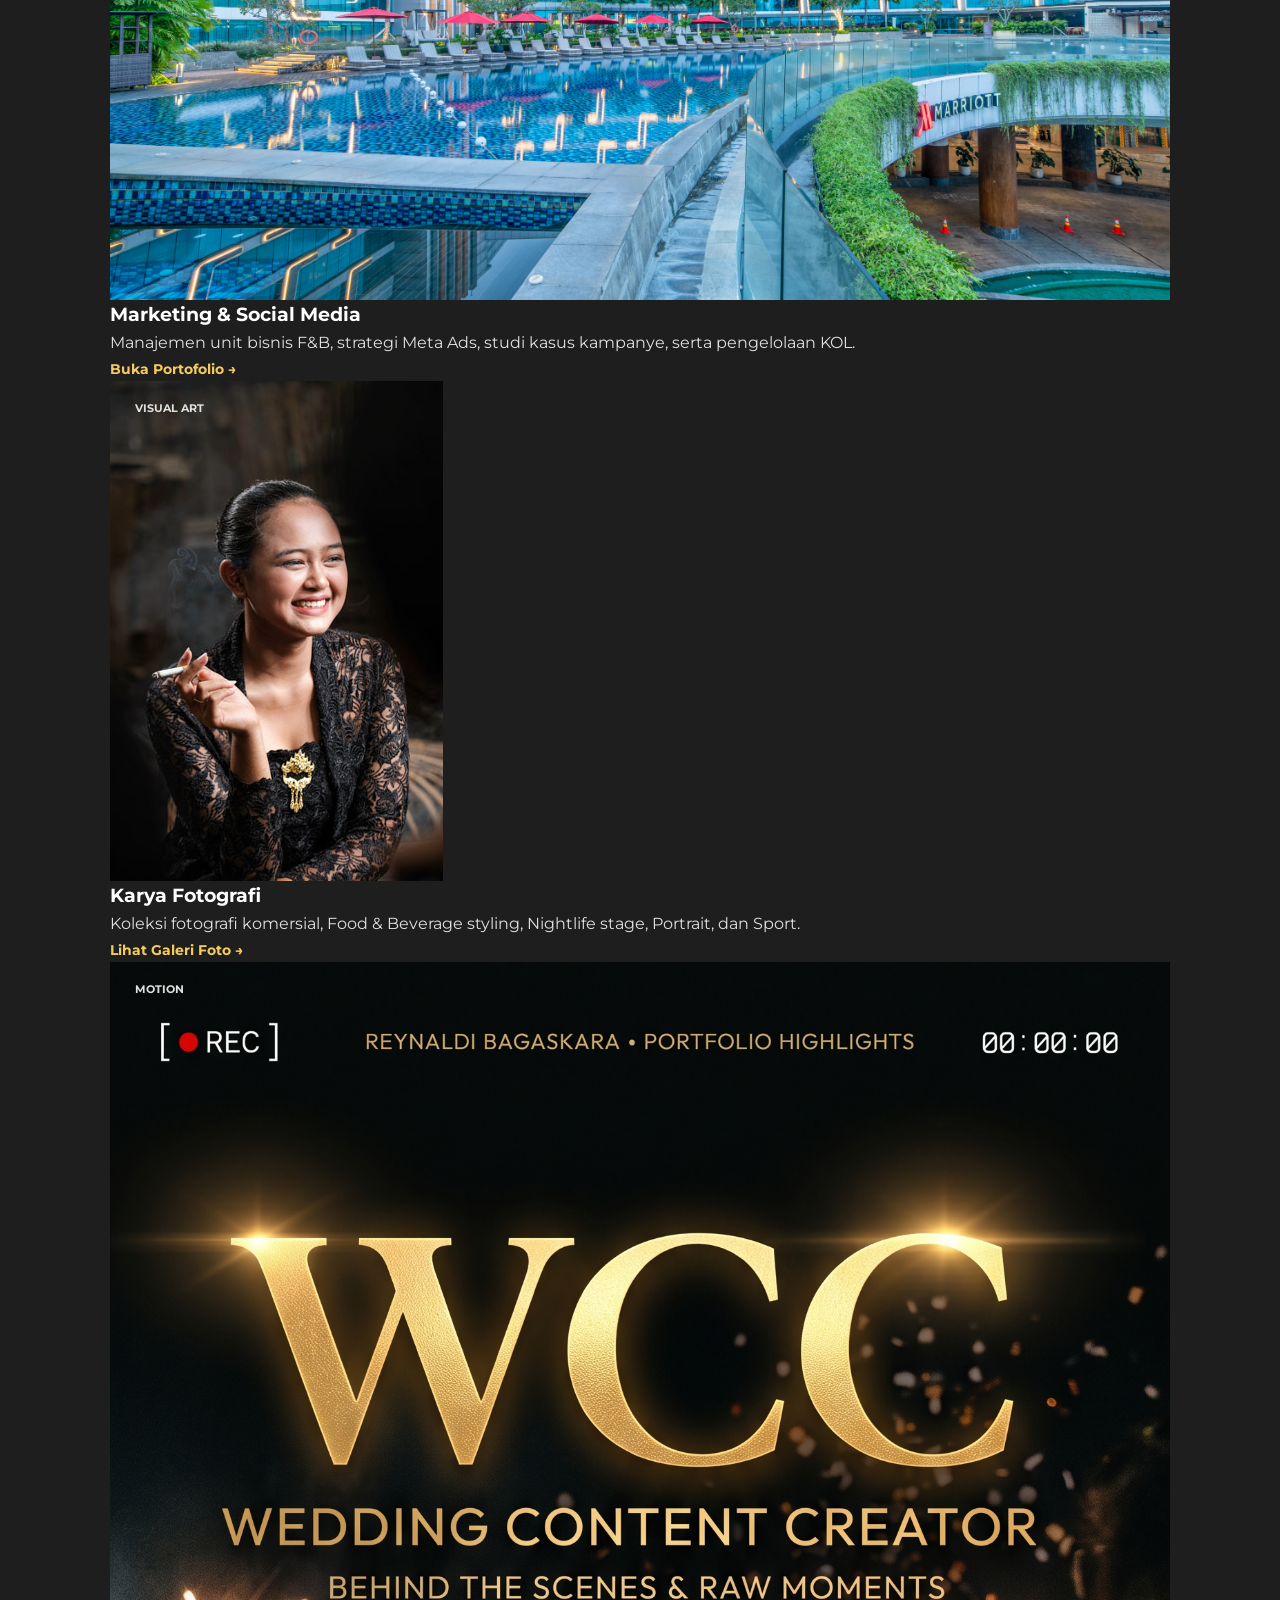
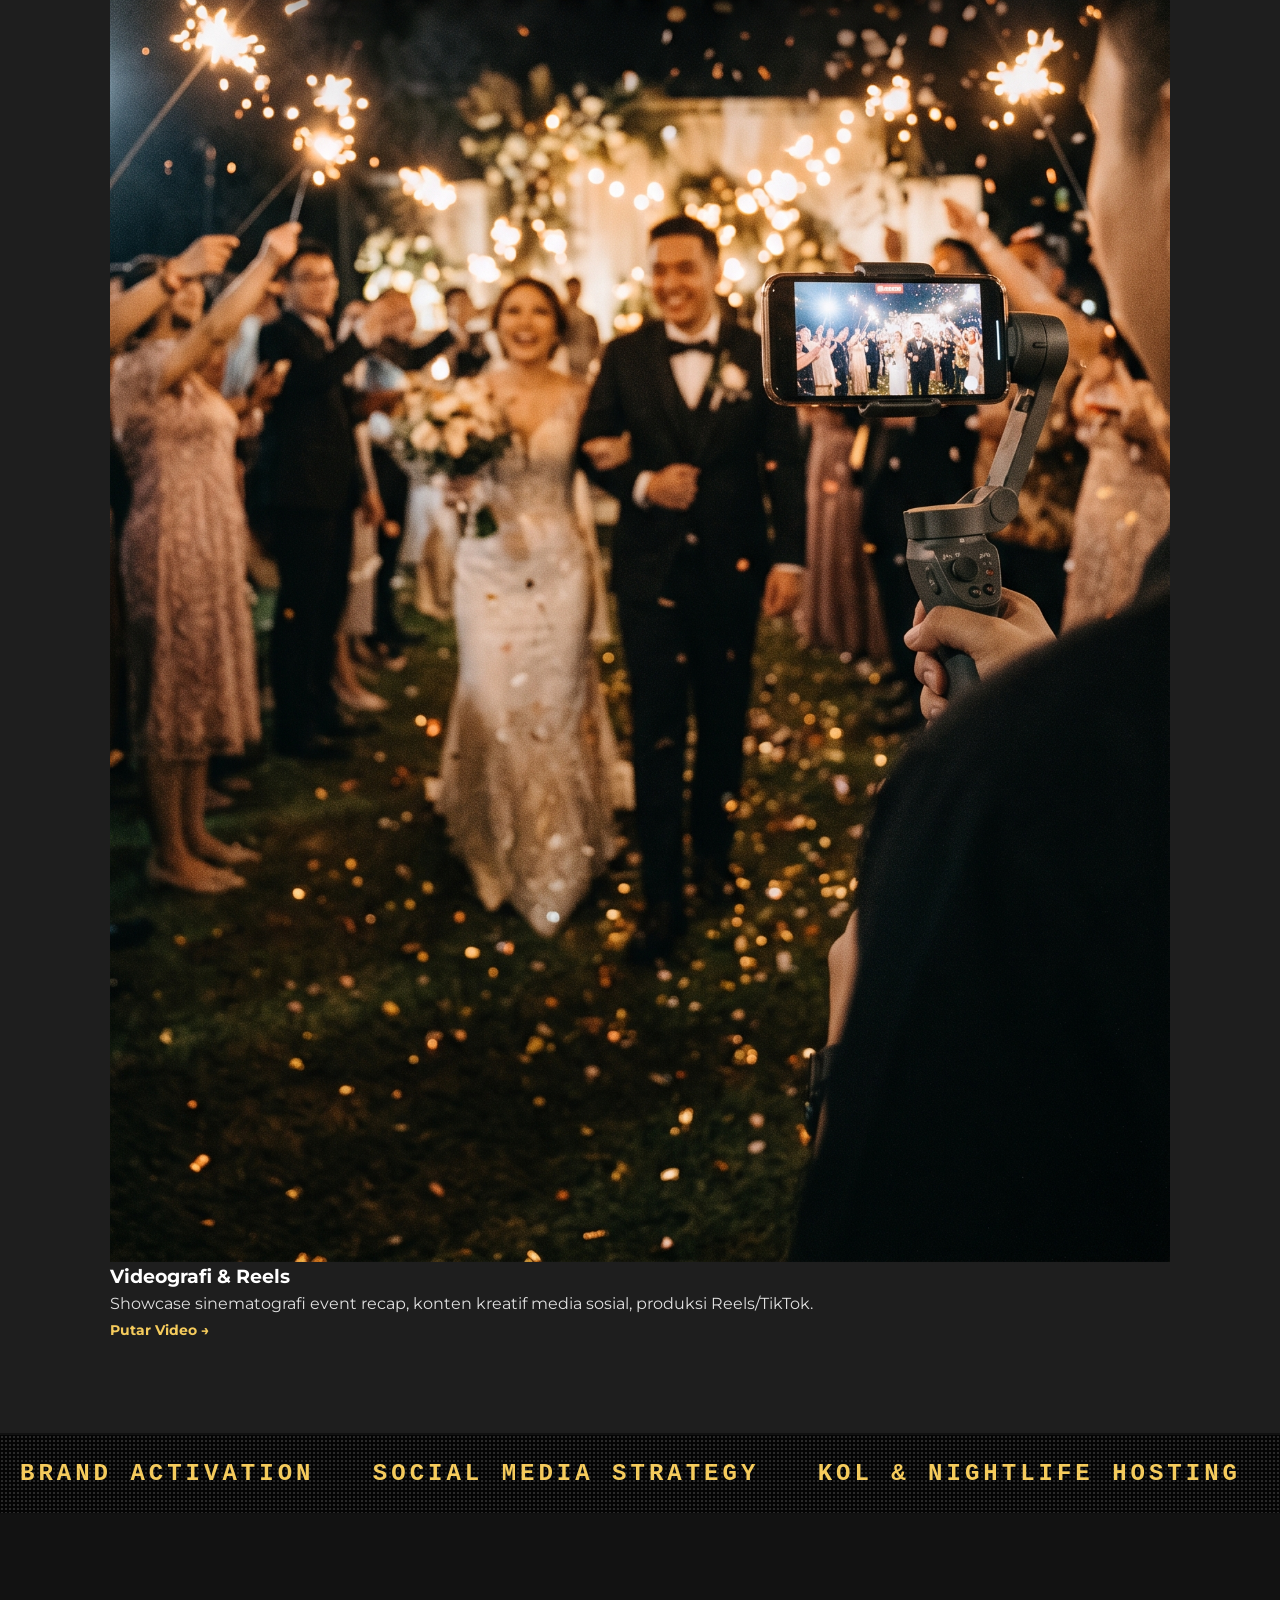
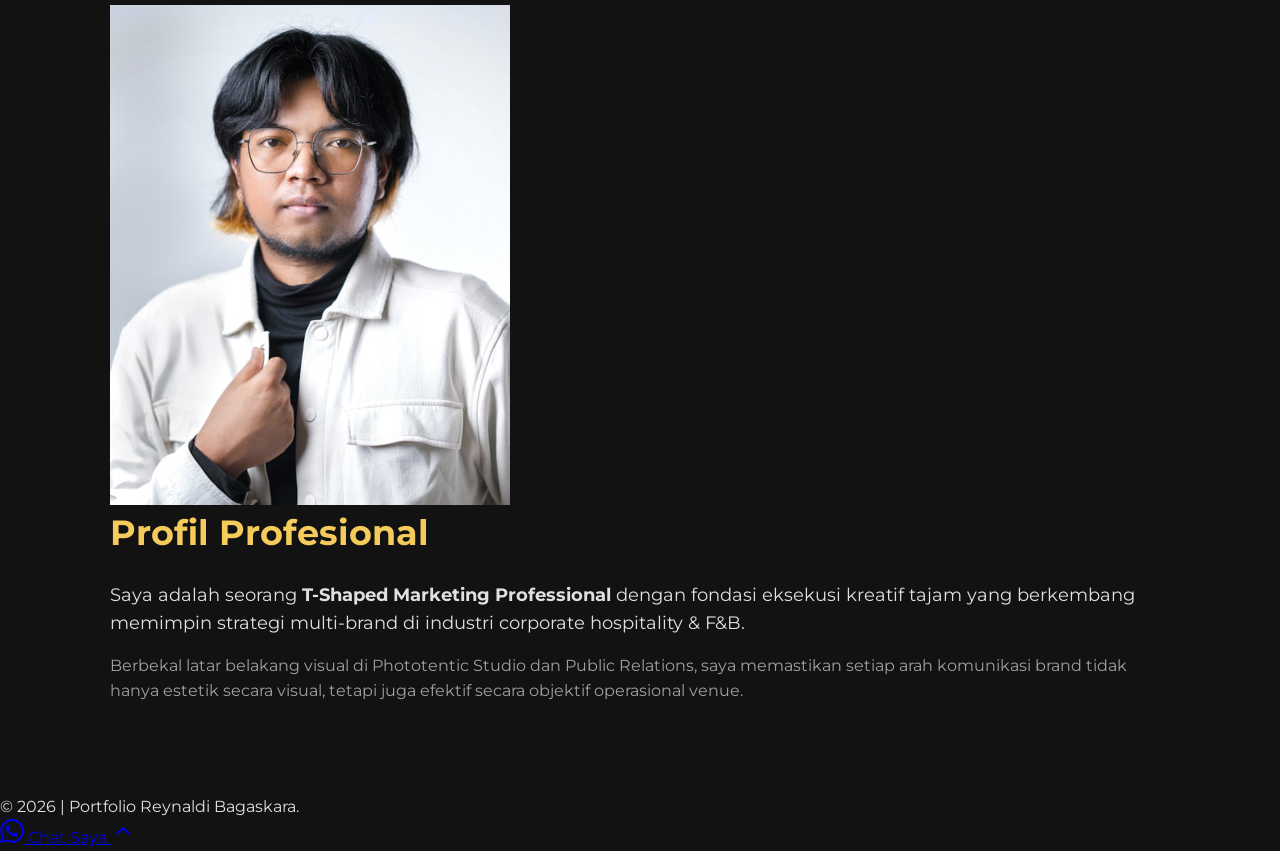
==== commit c696ede5: "Update index.html" ====
--- a/index.html
+++ b/index.html
@@ -1,19 +1,11 @@
 <!DOCTYPE html>
 <html lang="id">
 <head>
-    <script async src="https://www.googletagmanager.com/gtag/js?id=G-WN4M2QCL4G"></script>
-    <script>
-      window.dataLayer = window.dataLayer || [];
-      function gtag(){dataLayer.push(arguments);}
-      gtag('js', new Date());
-      gtag('config', 'G-WN4M2QCL4G');
-    </script>
     <meta charset="UTF-8">
     <meta name="viewport" content="width=device-width, initial-scale=1.0">
     <title>Reynaldi Bagaskara | Executive Portfolio Hub</title>
     <link href="https://fonts.googleapis.com/css2?family=Montserrat:wght@300;400;600;700;800&display=swap" rel="stylesheet">
-    <link rel="stylesheet" href="style_2.css">
-    <link rel="stylesheet" href="https://cdn.jsdelivr.net/npm/swiper@10/swiper-bundle.min.css" />
+    <link rel="stylesheet" href="style.css">
     <link href="https://unpkg.com/aos@2.3.1/dist/aos.css" rel="stylesheet">
 </head>
 <body>
@@ -27,15 +19,14 @@
 
     <header class="navbar">
         <div class="container">
-            <a href="index_2.html" class="logo">Reynaldi Bagaskara</a>
+            <a href="index.html" class="logo">Reynaldi Bagaskara</a>
             
             <nav class="nav-links">
                 <ul>
-                    <li><a href="index_2.html" class="active">Home</a></li>
+                    <li><a href="index.html" class="active">Home</a></li>
                     <li><a href="marketing.html">Marketing Strategy</a></li>
                     <li><a href="fotografi.html">Fotografi</a></li>
                     <li><a href="videografi.html">Videografi</a></li>
-                    <li><a href="index_2.html#contact">Kontak</a></li>
                 </ul>
             </nav>
     
@@ -48,109 +39,103 @@
     </header>
 
     <main>
-        <section id="home" class="hero">
-            <div class="container hero-content" data-aos="fade-up">
+        <section class="hero hero-bg" style="min-height: 100vh;">
+            <div class="container" data-aos="fade-up">
+                <span class="badge badge-ig" style="margin-bottom: 20px;">EXECUTIVE PORTFOLIO HUB</span>
                 <h1>Brand Activation & Social Media Manager</h1>
                 <p>Menghubungkan strategi pemasaran digital, manajemen KOL, dan estetika visual tingkat tinggi untuk industri F&B, Hospitality, & Lifestyle.</p>
                 <div style="display: flex; gap: 15px; justify-content: center; flex-wrap: wrap;">
-                    <a href="marketing.html" class="cta-button" style="background: var(--highlight-color); color: var(--bg-main);">Marketing Portfolio</a>
-                    <a href="#pillar-hub" class="cta-button">Eksplor Pilar Karya</a>
+                    <a href="marketing.html" class="cta-button">Marketing Portfolio</a>
+                    <a href="fotografi.html" class="cta-button" style="background: var(--highlight-color); color: var(--bg-main);">Galeri Foto</a>
                 </div>
             </div>
         </section>
 
-        <!-- THREE PILLARS SECTION -->
-        <section id="pillar-hub" style="background-color: var(--bg-secondary); padding: 80px 0; border-bottom: 1px solid var(--border-color);">
+        <!-- THREE PILLARS EXECUTIVE HUB -->
+        <section style="background-color: var(--bg-secondary); padding: 90px 0;">
             <div class="container">
                 <h2 data-aos="fade-up">Area Keahlian Utama</h2>
-                <p style="text-align: center; color: var(--text-secondary); margin-bottom: 50px; max-width: 700px; margin: 0 auto;" data-aos="fade-up">Pilih cabang portofolio di bawah ini untuk meninjau dokumentasi proyek secara terperinci.</p>
+                <p style="text-align: center; color: var(--text-secondary); margin-bottom: 50px; max-width: 700px; margin-left: auto; margin-right: auto;" data-aos="fade-up">Pilih cabang portofolio di bawah ini untuk meninjau dokumentasi proyek strategis secara terperinci.</p>
 
-                <div class="hub-pillars-grid">
-                    <div class="pillar-card" data-aos="fade-up">
-                        <div class="pillar-img-wrapper">
-                            <img src="gambar/facad.jpg" alt="Marketing & Brand Activation">
-                            <span class="pillar-badge">STRATEGY</span>
+                <div class="grid-3">
+                    <div class="card" data-aos="fade-up" onclick="window.location.href='marketing.html'">
+                        <div class="card-img">
+                            <img src="gambar/facad.jpg" alt="Marketing & Brand Activation" loading="lazy">
+                            <span class="badge badge-gold" style="position: absolute; top: 15px; left: 15px;">STRATEGY</span>
                         </div>
-                        <div class="pillar-content">
+                        <div class="card-content">
                             <h3>Marketing & Social Media</h3>
-                            <p>Manajemen 6 unit bisnis F&B, strategi Meta Ads, studi kasus kampanye, serta pengelolaan KOL.</p>
-                            <a href="marketing.html" class="pillar-link-btn">Buka Portofolio &rarr;</a>
+                            <p>Manajemen unit bisnis F&B, strategi Meta Ads, studi kasus kampanye, serta pengelolaan KOL.</p>
+                            <span style="color: var(--highlight-color); font-weight: 700; font-size: 0.85rem; margin-top: auto;">Buka Portofolio &rarr;</span>
                         </div>
                     </div>
 
-                    <div class="pillar-card" data-aos="fade-up" data-aos-delay="150">
-                        <div class="pillar-img-wrapper">
-                            <img src="gambar/acak35 (2).jpg" alt="Fotografi Portofolio">
-                            <span class="pillar-badge">VISUAL ART</span>
+                    <div class="card" data-aos="fade-up" data-aos-delay="150" onclick="window.location.href='fotografi.html'">
+                        <div class="card-img">
+                            <img src="gambar/acak35 (2).jpg" alt="Fotografi Portofolio" loading="lazy">
+                            <span class="badge badge-gold" style="position: absolute; top: 15px; left: 15px;">VISUAL ART</span>
                         </div>
-                        <div class="pillar-content">
+                        <div class="card-content">
                             <h3>Karya Fotografi</h3>
-                            <p>Koleksi fotografi komersial, Food & Beverage styling, Nightlife stage, Portrait, dan Sport & Wellness.</p>
-                            <a href="fotografi.html" class="pillar-link-btn">Lihat Galeri Foto &rarr;</a>
+                            <p>Koleksi fotografi komersial, Food & Beverage styling, Nightlife stage, Portrait, dan Sport.</p>
+                            <span style="color: var(--highlight-color); font-weight: 700; font-size: 0.85rem; margin-top: auto;">Lihat Galeri Foto &rarr;</span>
                         </div>
                     </div>
 
-                    <div class="pillar-card" data-aos="fade-up" data-aos-delay="300">
-                        <div class="pillar-img-wrapper">
-                            <img src="gambar/wcc.jpg" alt="Videografi & Sinematografi">
-                            <span class="pillar-badge">MOTION</span>
+                    <div class="card" data-aos="fade-up" data-aos-delay="300" onclick="window.location.href='videografi.html'">
+                        <div class="card-img">
+                            <img src="gambar/wcc.jpg" alt="Videografi & Sinematografi" loading="lazy">
+                            <span class="badge badge-gold" style="position: absolute; top: 15px; left: 15px;">MOTION</span>
                         </div>
-                        <div class="pillar-content">
+                        <div class="card-content">
                             <h3>Videografi & Reels</h3>
-                            <p>Showcase sinematografi event recap, konten kreatif media sosial, produksi Reels/TikTok, serta visual WCC.</p>
-                            <a href="videografi.html" class="pillar-link-btn">Putar Video &rarr;</a>
+                            <p>Showcase sinematografi event recap, konten kreatif media sosial, produksi Reels/TikTok.</p>
+                            <span style="color: var(--highlight-color); font-weight: 700; font-size: 0.85rem; margin-top: auto;">Putar Video &rarr;</span>
                         </div>
                     </div>
                 </div>
             </div>
         </section>
 
-        <section id="about" class="about-section">
-            <div class="container about-content">
-                <img src="gambar/fotoprofile.jpg" alt="Reynaldi Bagaskara" class="profile-pic" data-aos="fade-right">
-                <div class="about-text" data-aos="fade-left">
-                    <h2 style="text-align: left; color: var(--highlight-color);">Profil Profesional</h2>
-                    <p style="font-size: 1.1rem;">Saya adalah seorang <strong>T-Shaped Marketing Professional</strong> dengan fondasi eksekusi kreatif tajam yang berkembang memimpin strategi multi-brand di industri corporate hospitality & F&B.</p>
-                    <p style="margin-top: 15px; color: var(--text-secondary);">Berbekal latar belakang visual di Phototentic Studio dan Public Relations, saya memastikan setiap arah komunikasi brand tidak hanya estetik secara visual, tetapi juga efektif secara objektif operasional venue.</p>
-                </div>
+        <!-- VIDEOTRON ANIMATION TICKER -->
+        <div class="videotron-container">
+            <div class="videotron-content">
+                <span>BRAND ACTIVATION</span>
+                <span>SOCIAL MEDIA STRATEGY</span>
+                <span>KOL & NIGHTLIFE HOSTING</span>
+                <span>COMMERCIAL PHOTOGRAPHY</span>
+                <span>F&B MARKETING</span>
+                <span>BRAND ACTIVATION</span>
+                <span>SOCIAL MEDIA STRATEGY</span>
+                <span>KOL & NIGHTLIFE HOSTING</span>
+            </div>
+        </div>
+
+        <!-- ABOUT SECTION -->
+        <section class="container about-section" style="padding: 90px 20px;">
+            <img src="gambar/fotoprofile.jpg" alt="Reynaldi Bagaskara" class="profile-pic" data-aos="fade-right">
+            <div data-aos="fade-left">
+                <h2 style="text-align: left; color: var(--highlight-color); margin-bottom: 20px;">Profil Profesional</h2>
+                <p style="font-size: 1.1rem; margin-bottom: 15px;">Saya adalah seorang <strong>T-Shaped Marketing Professional</strong> dengan fondasi eksekusi kreatif tajam yang berkembang memimpin strategi multi-brand di industri corporate hospitality & F&B.</p>
+                <p style="color: var(--text-secondary); line-height: 1.6;">Berbekal latar belakang visual di Phototentic Studio dan Public Relations, saya memastikan setiap arah komunikasi brand tidak hanya estetik secara visual, tetapi juga efektif secara objektif operasional venue.</p>
             </div>
         </section>
-
-        <!-- FOOTER & CTA -->
-        <section id="contact" class="final-cta-section">
-            <div class="container">
-                <div class="cta-card" data-aos="zoom-in">
-                    <p style="color: var(--highlight-color); letter-spacing: 2px; font-size: 0.8rem; font-weight: 700;">BUTUH STRATEGI MARKETING?</p>
-                    <h2 style="font-size: 2.5rem; margin-bottom: 30px;">Mari Berdiskusi</h2>
-                    
-                    <div class="cta-action">
-                        <a href="pdf/CV_Reynaldi_Bagaskara.pdf" target="_blank" class="cv-download-btn">DOWNLOAD RESUME (PDF)</a>
-                        <button onclick="sendRecruitmentWA()" class="magnetic-send-btn">
-                            HUBUNGI SAYA (WA)
-                            <svg width="20" height="20" viewBox="0 0 24 24" fill="none" stroke="currentColor" stroke-width="2.5"><line x1="7" y1="17" x2="17" y2="7"></line><polyline points="7 7 17 7 17 17"></polyline></svg>
-                        </button>
-                    </div>
-                </div>
-            </div>
-        </section> 
     </main>
 
-    <div class="cursor-dot"></div>
-    <div class="cursor-ring"></div>
+    <footer>
+        <p>&copy; 2026 | Portfolio Reynaldi Bagaskara.</p>
+    </footer>
 
-    <a href="https://wa.me/6282196956556" class="whatsapp-float" target="_blank">
-        <svg xmlns="http://www.w3.org/2000/svg" width="24" height="24" fill="currentColor" viewBox="0 0 16 16"><path d="M13.601 2.326A7.854 7.854 0 0 0 7.994 0C3.627 0 .068 3.558.064 7.926c0 1.399.366 2.76 1.057 3.965L0 16l4.204-1.102a7.933 7.933 0 0 0 3.79.965h.004c4.368 0 7.926-3.558 7.93-7.93A7.898 7.898 0 0 0 13.6 2.326zM7.994 14.521a6.573 6.573 0 0 1-3.356-.92l-.24-.144-2.494.654.666-2.433-.156-.251a6.56 6.56 0 0 1-1.007-3.505c0-3.626 2.957-6.584 6.591-6.584a6.56 6.56 0 0 1 4.66 1.931 6.557 6.557 0 0 1 1.928 4.66c-.004 3.639-2.961 6.592-6.592 6.592zm3.615-4.934c-.197-.099-1.17-.578-1.353-.646-.182-.065-.315-.099-.445.099-.133.197-.513.646-.627.775-.114.133-.23.148-.427.05-.197-.1-.836-.308-1.592-.985-.59-.525-.985-1.175-1.103-1.372-.114-.198-.011-.304.088-.403.087-.088.197-.232.296-.346.1-.114.133-.198.198-.33.065-.134.034-.248-.015-.347-.05-.099-.445-1.076-.612-1.47-.16-.389-.323-.335-.445-.34-.114-.007-.247-.007-.38-.007a.729.729 0 0 0-.529.247c-.182.198-.691.677-.691 1.654 0 .977.71 1.916.81 2.049.098.133 1.394 2.132 3.383 2.992.47.205.84.326 1.129.418.475.152.904.129 1.246.08.38-.058 1.171-.48 1.338-.943.164-.464.164-.86.114-.943-.049-.084-.182-.133-.38-.232z"/></svg>
+    <!-- FLOATING BUTTONS -->
+    <a href="https://wa.me/6282196956556" class="wa-float" target="_blank">
+        <svg width="24" height="24" fill="currentColor" viewBox="0 0 16 16"><path d="M13.601 2.326A7.854 7.854 0 0 0 7.994 0C3.627 0 .068 3.558.064 7.926c0 1.399.366 2.76 1.057 3.965L0 16l4.204-1.102a7.933 7.933 0 0 0 3.79.965h.004c4.368 0 7.926-3.558 7.93-7.93A7.898 7.898 0 0 0 13.6 2.326zM7.994 14.521a6.573 6.573 0 0 1-3.356-.92l-.24-.144-2.494.654.666-2.433-.156-.251a6.56 6.56 0 0 1-1.007-3.505c0-3.626 2.957-6.584 6.591-6.584a6.56 6.56 0 0 1 4.66 1.931 6.557 6.557 0 0 1 1.928 4.66c-.004 3.639-2.961 6.592-6.592 6.592zm3.615-4.934c-.197-.099-1.17-.578-1.353-.646-.182-.065-.315-.099-.445.099-.133.197-.513.646-.627.775-.114.133-.23.148-.427.05-.197-.1-.836-.308-1.592-.985-.59-.525-.985-1.175-1.103-1.372-.114-.198-.011-.304.088-.403.087-.088.197-.232.296-.346.1-.114.133-.198.198-.33.065-.134.034-.248-.015-.347-.05-.099-.445-1.076-.612-1.47-.16-.389-.323-.335-.445-.34-.114-.007-.247-.007-.38-.007a.729.729 0 0 0-.529.247c-.182.198-.691.677-.691 1.654 0 .977.71 1.916.81 2.049.098.133 1.394 2.132 3.383 2.992.47.205.84.326 1.129.418.475.152.904.129 1.246.08.38-.058 1.171-.48 1.338-.943.164-.464.164-.86.114-.943-.049-.084-.182-.133-.38-.232z"/></svg>
         <span>Chat Saya</span>
     </a>
-    <a href="#" id="back-to-top" class="back-to-top">
-        <svg xmlns="http://www.w3.org/2000/svg" width="20" height="20" viewBox="0 0 24 24" fill="none" stroke="currentColor" stroke-width="2"><polyline points="18 15 12 9 6 15"></polyline></svg>
-        <span>Ke Atas</span>
+    <a href="#" id="topBtn" class="top-float">
+        <svg width="24" height="24" viewBox="0 0 24 24" fill="none" stroke="currentColor" stroke-width="2"><polyline points="18 15 12 9 6 15"></polyline></svg>
     </a>
 
     <script src="https://unpkg.com/aos@2.3.1/dist/aos.js"></script>
-    <script src="script-2.js"></script>
-    <footer>
-        <p>&copy; 2026 | Portfolio Reynaldi Bagaskara.</p>
-    </footer>
+    <script src="script.js"></script>
 </body>
 </html>
--- a/style.css
+++ b/style.css
@@ -0,0 +1,588 @@
+/* ----- 0. PENGATURAN DASAR & VARIABEL ----- */
+:root {
+    --bg-main: #121212;
+    --bg-secondary: #1E1E1E;
+    --text-primary: #E0E0E0;
+    --text-secondary: #A0A0A0;
+    --highlight-color: #F5CB5C;
+    --nav-bg: rgba(18, 18, 18, 0.90);
+    --border-color: #333333;
+}
+
+* {
+    box-sizing: border-box;
+    margin: 0;
+    padding: 0;
+}
+
+html, body {
+    scroll-behavior: smooth;
+    overflow-x: hidden; /* KUNCI RESPONSIVE: Mencegah layar HP bisa digeser ke samping */
+    width: 100%;
+    max-width: 100vw;
+}
+
+body {
+    font-family: 'Montserrat', sans-serif;
+    line-height: 1.6;
+    color: var(--text-primary);
+    background-color: var(--bg-main);
+}
+
+.container {
+    max-width: 1100px;
+    margin: 0 auto;
+    padding: 0 20px;
+    width: 100%;
+}
+
+h1, h2, h3 {
+    font-weight: 700;
+    color: #FFFFFF;
+}
+
+h2 {
+    text-align: center;
+    font-size: 2.2rem;
+    margin-bottom: 20px;
+}
+
+section {
+    padding: 80px 0;
+}
+
+img, video {
+    max-width: 100%;
+    height: auto;
+    display: block;
+}
+
+/* ----- 1. NAVBAR MODERN BLUR ----- */
+.navbar {
+    position: fixed;
+    top: 0;
+    left: 0;
+    width: 100%;
+    background: var(--nav-bg);
+    backdrop-filter: blur(10px);
+    -webkit-backdrop-filter: blur(10px);
+    border-bottom: 1px solid var(--border-color);
+    z-index: 3000;
+    transition: transform 0.4s cubic-bezier(0.3, 1, 0.2, 1), background 0.3s;
+}
+
+.navbar .container {
+    display: flex;
+    justify-content: space-between;
+    align-items: center;
+    padding-top: 15px;
+    padding-bottom: 15px;
+}
+
+.logo {
+    font-size: 1.3rem;
+    font-weight: 700;
+    text-transform: uppercase;
+    letter-spacing: 1px;
+    color: var(--text-primary);
+    text-decoration: none;
+    transition: all 0.3s ease;
+    display: inline-block;
+    z-index: 3001;
+}
+
+.logo:hover {
+    color: var(--highlight-color);
+}
+
+.nav-links ul {
+    display: flex;
+    list-style: none;
+    align-items: center;
+}
+
+.nav-links li {
+    margin-left: 25px;
+}
+
+.nav-links a {
+    text-decoration: none;
+    color: var(--text-secondary);
+    font-weight: 400;
+    transition: color 0.3s ease;
+    position: relative;
+    padding-bottom: 5px;
+}
+
+.nav-links a:hover, 
+.nav-links a.active {
+    color: var(--highlight-color);
+}
+
+.nav-links a::after {
+    content: '';
+    position: absolute;
+    bottom: 0;
+    left: 50%;
+    transform: translateX(-50%);
+    width: 0;
+    height: 2px;
+    background-color: var(--highlight-color);
+    transition: width 0.3s ease-out;
+}
+
+.nav-links a:hover::after { width: 100%; }
+.nav-links a.active::after { width: 0; }
+.navbar.nav-hidden { transform: translateY(-100%); }
+
+/* ----- 2. TOMBOL CTA & BADGE ----- */
+.cta-button {
+    display: inline-block;
+    background: transparent;
+    color: var(--highlight-color);
+    border: 1px solid var(--highlight-color);
+    padding: 12px 25px;
+    text-decoration: none;
+    border-radius: 5px;
+    font-weight: 700;
+    transition: all 0.3s ease;
+}
+
+.cta-button:hover {
+    background: var(--highlight-color);
+    color: var(--bg-main);
+}
+
+.badge {
+    display: inline-block;
+    padding: 4px 10px;
+    border-radius: 20px;
+    font-size: 0.7rem;
+    font-weight: 700;
+    text-transform: uppercase;
+}
+.badge-ig { background: linear-gradient(45deg, #f09433, #dc2743, #bc1888); color: #fff; }
+.badge-tiktok { background: #00f2fe; color: #000; }
+
+/* ----- 3. TEMA KATEGORI FOTO ----- */
+.category-grid-static {
+    display: grid;
+    grid-template-columns: repeat(auto-fit, minmax(280px, 1fr));
+    gap: 20px;
+}
+
+.cat-card {
+    position: relative;
+    height: 380px;
+    width: 100%;
+    border-radius: 12px;
+    overflow: hidden;
+    cursor: pointer;
+    border: 1px solid var(--border-color);
+    transition: transform 0.4s cubic-bezier(0.25, 1, 0.5, 1), border-color 0.4s ease;
+    background: var(--bg-secondary);
+}
+
+/* Memastikan gambar selalu pas, tidak melar/kebesaran */
+.cat-card img {
+    width: 100%;
+    height: 100%;
+    object-fit: cover; 
+    transition: transform 0.6s cubic-bezier(0.25, 1, 0.5, 1);
+}
+
+.cat-overlay {
+    position: absolute;
+    bottom: 0;
+    left: 0;
+    width: 100%;
+    padding: 30px 15px 20px;
+    background: linear-gradient(to top, rgba(10,10,10,0.95) 40%, rgba(10,10,10,0.4) 70%, transparent);
+    text-align: center;
+}
+
+.cat-overlay h3 {
+    font-size: 1.2rem;
+    margin-bottom: 5px;
+    color: var(--highlight-color);
+}
+
+.cat-overlay p {
+    font-size: 0.75rem;
+    color: var(--text-secondary);
+    text-transform: uppercase;
+    letter-spacing: 1px;
+}
+
+.cat-card:hover {
+    border-color: var(--highlight-color);
+    transform: translateY(-5px);
+}
+
+.cat-card:hover img {
+    transform: scale(1.05);
+}
+
+/* ----- 4. PILLAR HUB (EXECUTIVE) ----- */
+.hub-pillars-grid {
+    display: grid;
+    grid-template-columns: repeat(auto-fit, minmax(300px, 1fr));
+    gap: 25px;
+    margin-top: 30px;
+}
+
+.pillar-card {
+    background: var(--bg-main);
+    border-radius: 15px;
+    overflow: hidden;
+    border: 1px solid var(--border-color);
+    transition: transform 0.3s ease, border-color 0.3s ease;
+}
+
+.pillar-card:hover {
+    transform: translateY(-5px);
+    border-color: var(--highlight-color);
+}
+
+.pillar-img-wrapper {
+    position: relative;
+    height: 220px;
+}
+
+.pillar-img-wrapper img {
+    width: 100%;
+    height: 100%;
+    object-fit: cover;
+    filter: brightness(0.7);
+    transition: filter 0.3s ease;
+}
+
+.pillar-card:hover .pillar-img-wrapper img {
+    filter: brightness(1);
+}
+
+.pillar-badge {
+    position: absolute;
+    top: 15px;
+    left: 15px;
+    background: var(--highlight-color);
+    color: #000;
+    font-size: 0.7rem;
+    font-weight: 800;
+    padding: 5px 12px;
+    border-radius: 20px;
+}
+
+.pillar-content {
+    padding: 25px;
+}
+
+.pillar-content h3 {
+    font-size: 1.3rem;
+    margin-bottom: 10px;
+}
+
+.pillar-content p {
+    font-size: 0.9rem;
+    color: var(--text-secondary);
+    margin-bottom: 25px;
+}
+
+.pillar-link-btn {
+    color: var(--highlight-color);
+    text-decoration: none;
+    font-weight: 700;
+    font-size: 0.9rem;
+}
+
+/* ----- 5. MULTI-BRAND MATRIX (MARKETING) ----- */
+.brand-matrix-grid {
+    display: grid;
+    grid-template-columns: repeat(auto-fit, minmax(280px, 1fr));
+    gap: 25px;
+}
+
+.brand-matrix-card {
+    background: var(--bg-secondary);
+    padding: 30px;
+    border-radius: 12px;
+    border: 1px solid var(--border-color);
+    transition: transform 0.3s, border-color 0.3s;
+}
+
+.brand-matrix-card:hover {
+    transform: translateY(-5px);
+    border-color: var(--highlight-color);
+}
+
+.brand-header {
+    margin-bottom: 15px;
+}
+
+.brand-tag {
+    background: var(--highlight-color);
+    color: #000;
+    padding: 4px 10px;
+    border-radius: 4px;
+    font-size: 0.75rem;
+    font-weight: 700;
+    display: inline-block;
+}
+
+/* ----- 6. CAMPAIGN SPOTLIGHT & CASE STUDIES ----- */
+.campaign-grid {
+    display: grid;
+    grid-template-columns: repeat(auto-fit, minmax(280px, 1fr));
+    gap: 25px;
+}
+
+.cs-card {
+    background: var(--bg-main);
+    border-radius: 12px;
+    border: 1px solid var(--border-color);
+    overflow: hidden;
+    display: flex;
+    flex-direction: column;
+    transition: transform 0.3s, border-color 0.3s;
+    cursor: pointer;
+}
+
+.cs-card:hover {
+    transform: translateY(-5px);
+    border-color: var(--highlight-color);
+}
+
+.cs-visual-small {
+    height: 220px;
+    position: relative;
+    overflow: hidden;
+}
+
+.cs-visual-small img {
+    width: 100%;
+    height: 100%;
+    object-fit: cover;
+    transition: transform 0.4s;
+}
+
+.cs-card:hover .cs-visual-small img {
+    transform: scale(1.05);
+}
+
+.cs-badge {
+    position: absolute;
+    top: 15px;
+    left: 15px;
+    background: var(--highlight-color);
+    color: var(--bg-main);
+    font-weight: 800;
+    font-size: 0.65rem;
+    padding: 4px 12px;
+    border-radius: 20px;
+}
+
+.cs-content-small {
+    padding: 20px;
+    flex: 1;
+    display: flex;
+    flex-direction: column;
+}
+
+/* ----- 7. MODAL, LIGHTBOX, & VIDEO MODAL ----- */
+.lightbox, .category-modal {
+    position: fixed;
+    z-index: 5000;
+    top: 0;
+    left: 0;
+    width: 100%;
+    height: 100%;
+    background: rgba(10, 10, 10, 0.95);
+    display: none;
+    justify-content: center;
+    align-items: center;
+    padding: 20px;
+}
+
+.lightbox.active, .category-modal.active {
+    display: flex;
+}
+
+.lightbox-content {
+    max-width: 90%;
+    max-height: 90%;
+    object-fit: contain;
+    border-radius: 5px;
+}
+
+.lightbox-close, .category-modal-close {
+    position: fixed;
+    top: 20px;
+    right: 25px;
+    font-size: 2.5rem;
+    color: var(--text-primary);
+    cursor: pointer;
+    z-index: 5001;
+}
+
+.category-modal {
+    overflow-y: auto;
+    display: none;
+    padding: 60px 15px;
+}
+
+.category-modal-content {
+    max-width: 1100px;
+    margin: 0 auto;
+    width: 100%;
+    text-align: center;
+}
+
+.category-photos-grid {
+    column-count: 3;
+    column-gap: 15px;
+    margin-top: 20px;
+}
+
+.category-photos-grid img {
+    width: 100%;
+    border-radius: 8px;
+    margin-bottom: 15px;
+    cursor: zoom-in;
+}
+
+@media (max-width: 768px) {
+    .category-photos-grid { column-count: 2; }
+}
+
+@media (max-width: 480px) {
+    .category-photos-grid { column-count: 1; }
+}
+
+/* ----- 8. VIDEOTRON ANIMATION ----- */
+.videotron-container {
+    background-color: #050505;
+    background-image: radial-gradient(rgba(255, 255, 255, 0.15) 1px, transparent 1px);
+    background-size: 4px 4px;
+    padding: 20px 0;
+    overflow: hidden;
+    white-space: nowrap;
+    border-top: 2px solid #111;
+    border-bottom: 2px solid #111;
+}
+
+.videotron-content {
+    display: inline-block;
+    font-family: 'Courier New', Courier, monospace;
+    font-size: 1.5rem;
+    font-weight: 700;
+    letter-spacing: 4px;
+    color: var(--highlight-color);
+    animation: scrollVideotron 25s linear infinite;
+}
+
+.videotron-content span {
+    margin: 0 20px;
+}
+
+@keyframes scrollVideotron {
+    0% { transform: translateX(0); }
+    100% { transform: translateX(-50%); }
+}
+
+/* ----- 9. BURGER MENU & RESPONSIVE FIXES ----- */
+.burger-menu {
+    display: none;
+    cursor: pointer;
+}
+
+.burger-line {
+    width: 25px;
+    height: 3px;
+    background-color: var(--text-primary);
+    margin: 5px 0;
+    transition: all 0.3s ease;
+}
+
+@media(max-width: 992px) {
+    .nav-links {
+        position: fixed;
+        right: 0;
+        top: 0;
+        height: 100vh;
+        width: 75%;
+        max-width: 300px;
+        background-color: var(--bg-secondary);
+        box-shadow: -5px 0 25px rgba(0,0,0,0.7);
+        display: flex;
+        justify-content: center;
+        align-items: center;
+        transform: translateX(100%);
+        transition: transform 0.4s ease-in-out;
+        z-index: 3001;
+    }
+
+    .nav-links.active { transform: translateX(0); }
+    .nav-links ul { flex-direction: column; text-align: center; width: 100%; gap: 20px; }
+    .burger-menu { display: block; position: relative; z-index: 3002; }
+    
+    .burger-menu.active .burger-line:nth-child(1) { transform: rotate(-45deg) translate(-5px, 6px); }
+    .burger-menu.active .burger-line:nth-child(2) { opacity: 0; }
+    .burger-menu.active .burger-line:nth-child(3) { transform: rotate(45deg) translate(-5px, -6px); }
+}
+
+/* ----- 10. FLOATING BUTTONS (ANTI-TUMPUK) ----- */
+.whatsapp-float {
+    position: fixed;
+    bottom: 25px;
+    right: 20px;
+    background-color: #25d366;
+    color: white;
+    border-radius: 50px;
+    padding: 12px 18px;
+    display: flex;
+    align-items: center;
+    gap: 8px;
+    text-decoration: none;
+    font-weight: bold;
+    font-size: 0.9rem;
+    box-shadow: 0 4px 15px rgba(0,0,0,0.4);
+    z-index: 4500;
+    transition: all 0.3s ease;
+}
+
+.whatsapp-float:hover {
+    background-color: #128c7e;
+    transform: translateY(-3px);
+}
+
+.back-to-top {
+    position: fixed;
+    bottom: 25px;
+    left: 20px;
+    background-color: var(--bg-secondary);
+    border: 1px solid var(--border-color);
+    color: var(--highlight-color);
+    border-radius: 30px;
+    padding: 10px 15px;
+    display: flex;
+    align-items: center;
+    gap: 6px;
+    text-decoration: none;
+    z-index: 4500;
+    opacity: 0;
+    pointer-events: none;
+    transform: translateY(20px);
+    transition: all 0.4s ease;
+}
+
+.back-to-top.show {
+    opacity: 1;
+    pointer-events: all;
+    transform: translateY(0);
+}
+
+@media (max-width: 480px) {
+    .whatsapp-float span, .back-to-top span { display: none; }
+    .whatsapp-float { padding: 15px; border-radius: 50%; }
+    .back-to-top { padding: 12px; border-radius: 50%; }
+}
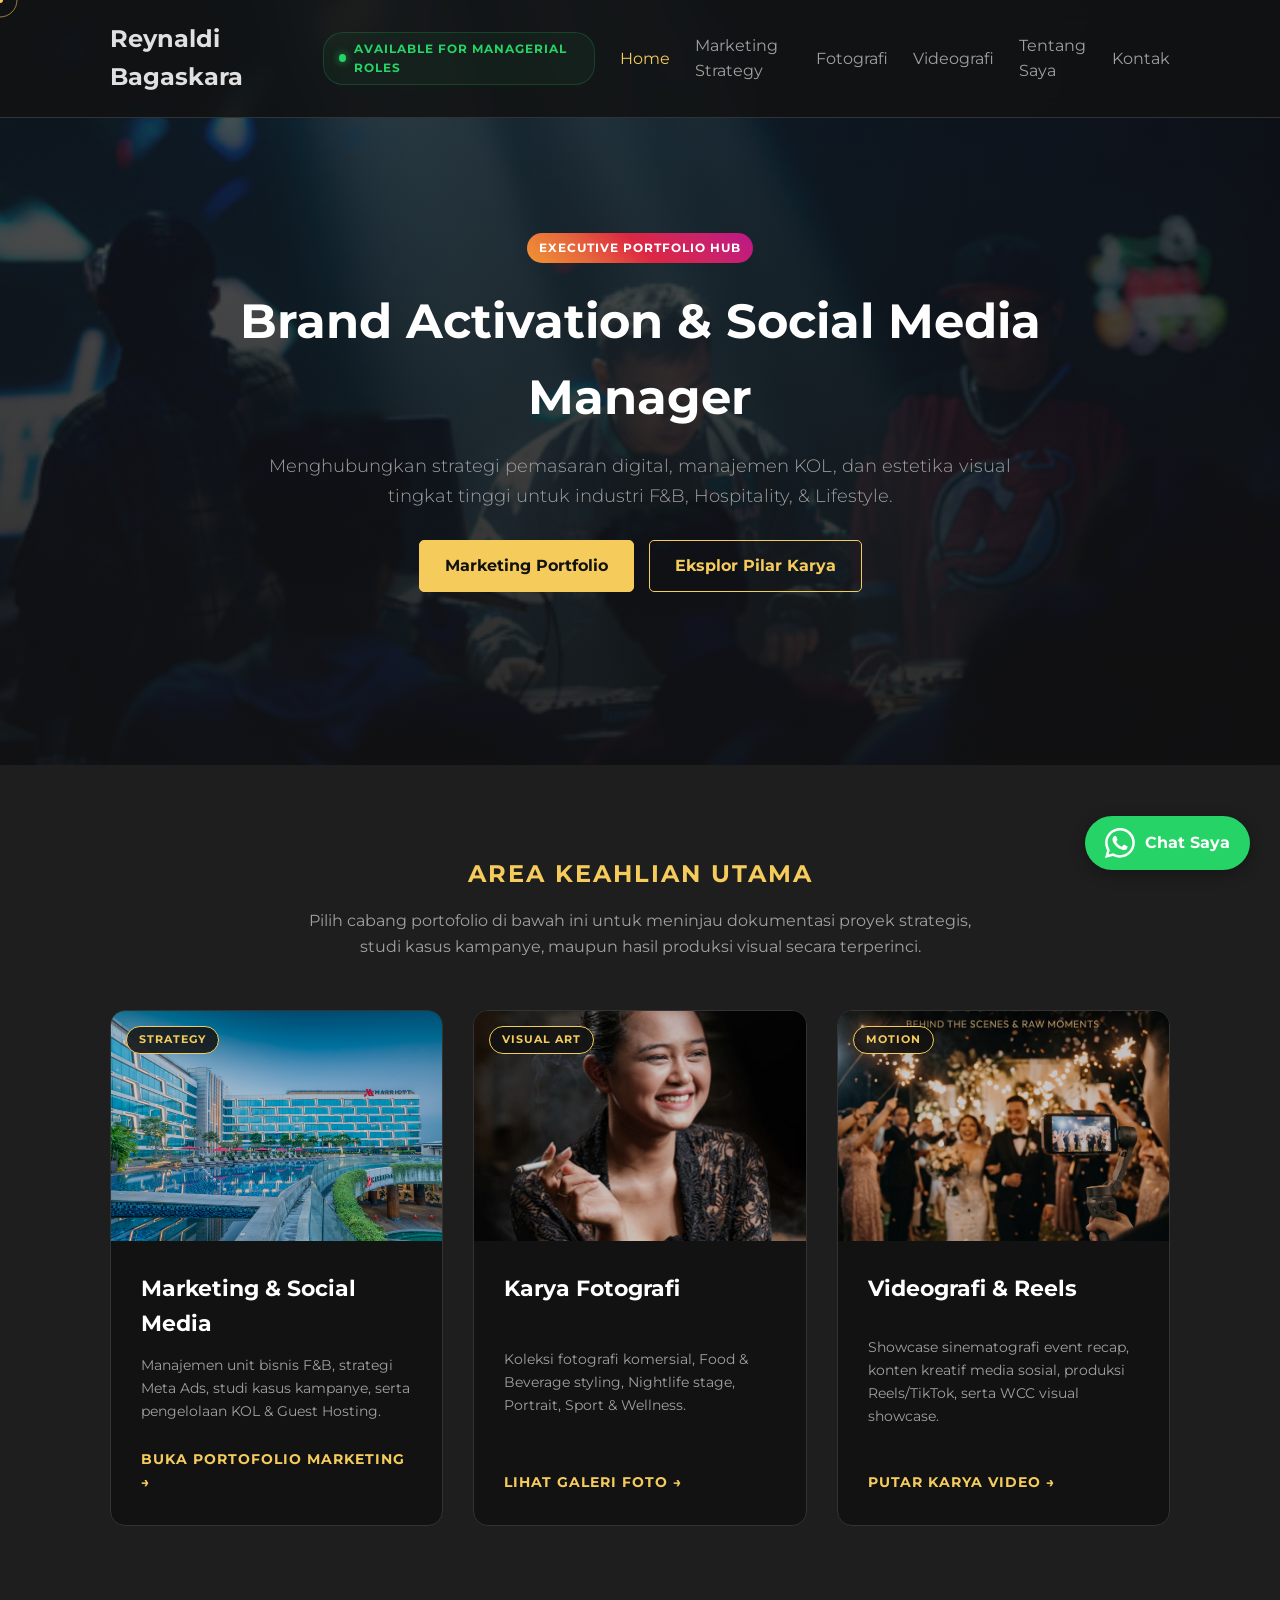
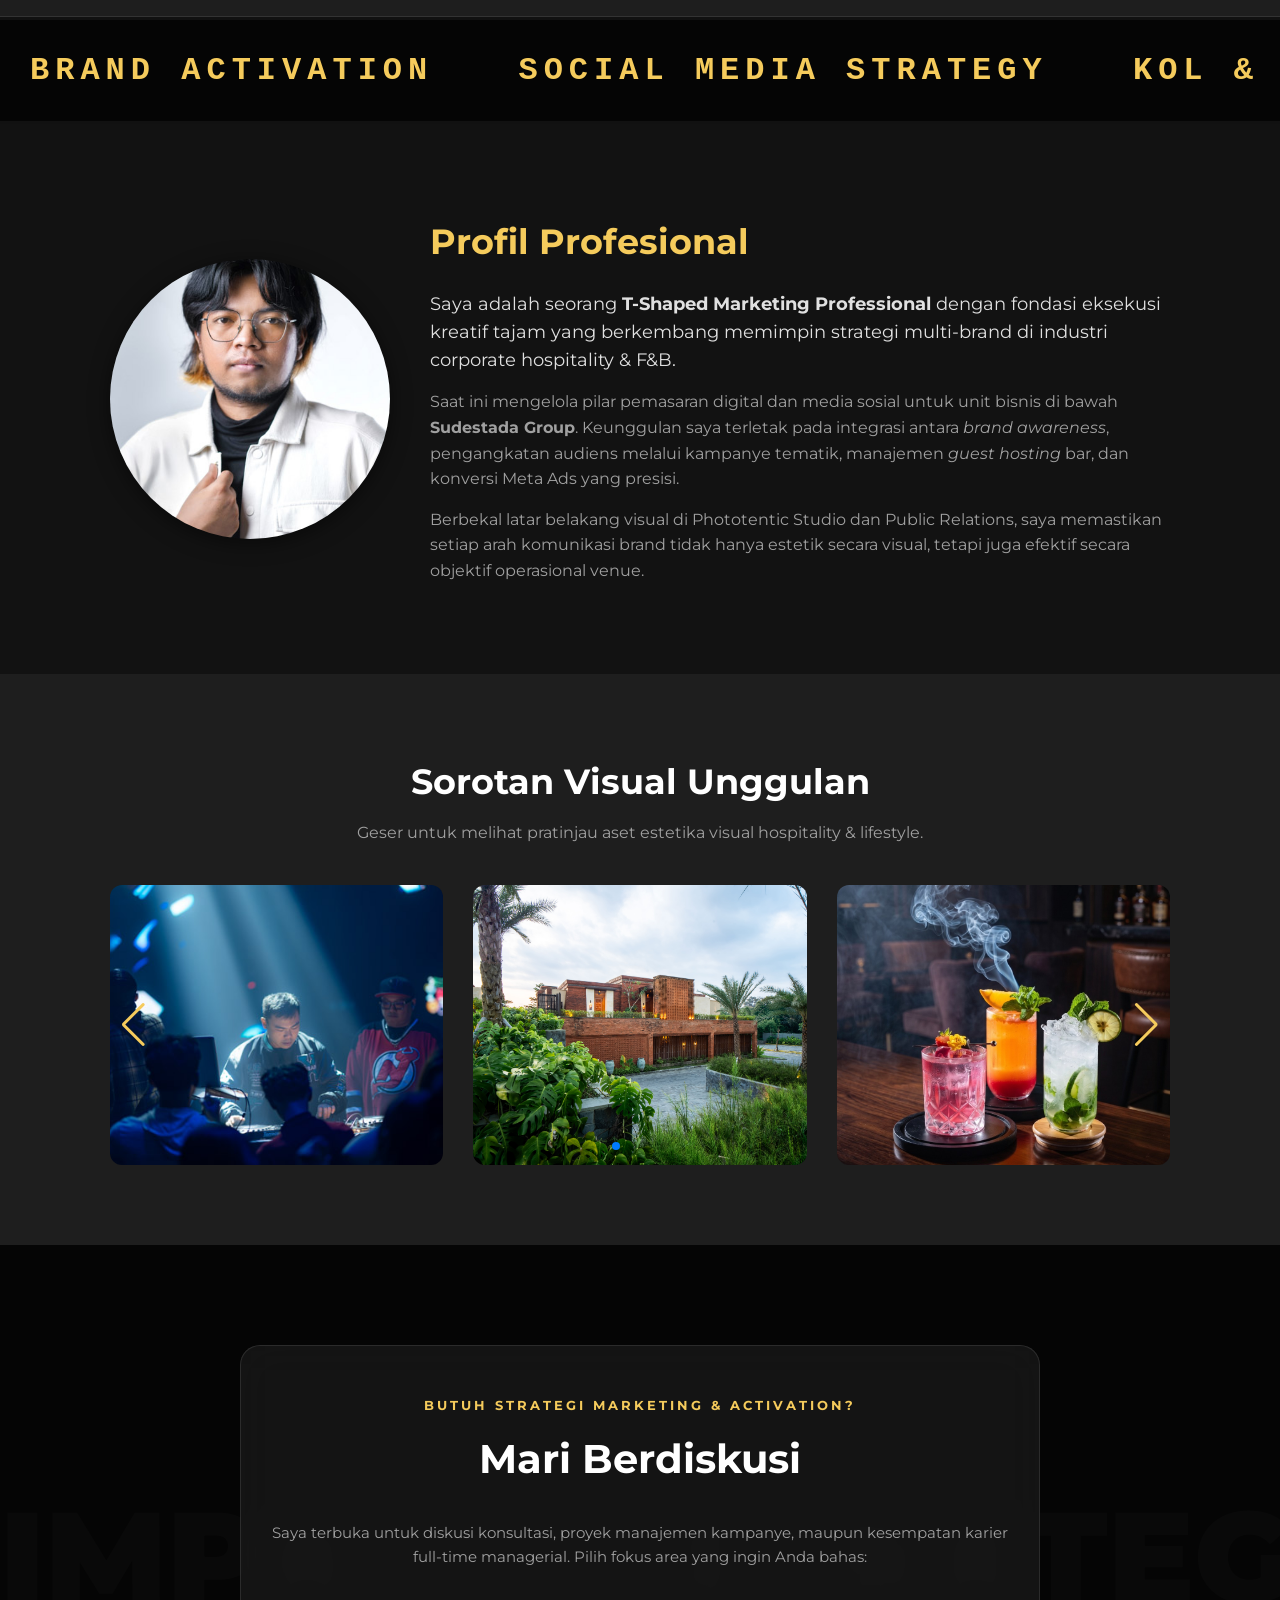
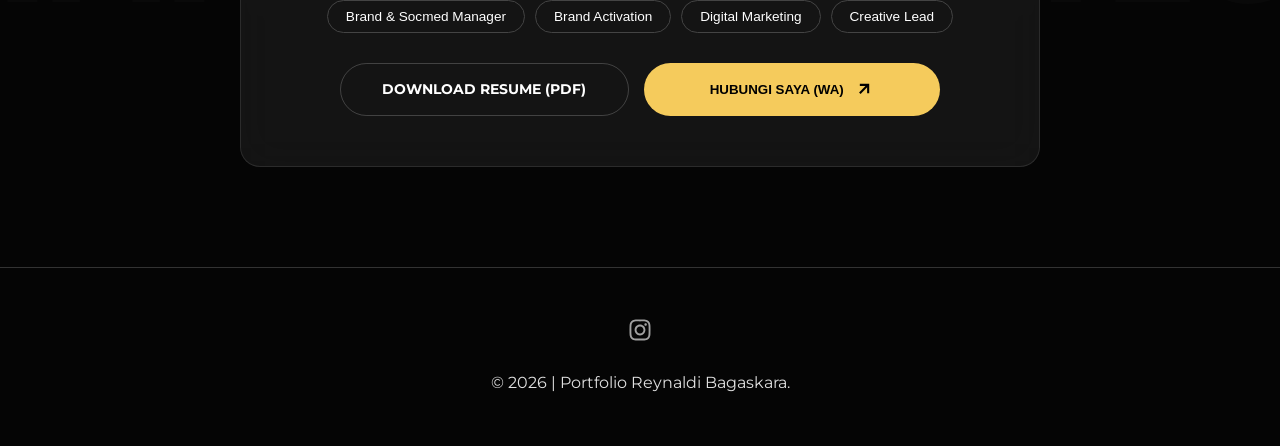
==== commit a24ea719: "Update index.html" ====
--- a/index.html
+++ b/index.html
@@ -3,9 +3,11 @@
 <head>
     <meta charset="UTF-8">
     <meta name="viewport" content="width=device-width, initial-scale=1.0">
+    <meta name="description" content="Reynaldi Bagaskara - Brand Activation & Social Media Manager, Digital Marketer, dan Seniman Visual Spesialis Industri F&B & Hospitality.">
     <title>Reynaldi Bagaskara | Executive Portfolio Hub</title>
     <link href="https://fonts.googleapis.com/css2?family=Montserrat:wght@300;400;600;700;800&display=swap" rel="stylesheet">
     <link rel="stylesheet" href="style.css">
+    <link rel="stylesheet" href="https://cdn.jsdelivr.net/npm/swiper@10/swiper-bundle.min.css" />
     <link href="https://unpkg.com/aos@2.3.1/dist/aos.css" rel="stylesheet">
 </head>
 <body>
@@ -21,12 +23,19 @@
         <div class="container">
             <a href="index.html" class="logo">Reynaldi Bagaskara</a>
             
+            <div class="hiring-status" data-aos="fade-left">
+                <span class="status-dot"></span>
+                <span class="status-text">Available for Managerial Roles</span>
+            </div>
+            
             <nav class="nav-links">
                 <ul>
                     <li><a href="index.html" class="active">Home</a></li>
                     <li><a href="marketing.html">Marketing Strategy</a></li>
                     <li><a href="fotografi.html">Fotografi</a></li>
                     <li><a href="videografi.html">Videografi</a></li>
+                    <li><a href="#about">Tentang Saya</a></li>
+                    <li><a href="#contact">Kontak</a></li>
                 </ul>
             </nav>
     
@@ -39,65 +48,66 @@
     </header>
 
     <main>
-        <section class="hero hero-bg" style="min-height: 100vh;">
-            <div class="container" data-aos="fade-up">
-                <span class="badge badge-ig" style="margin-bottom: 20px;">EXECUTIVE PORTFOLIO HUB</span>
-                <h1>Brand Activation & Social Media Manager</h1>
-                <p>Menghubungkan strategi pemasaran digital, manajemen KOL, dan estetika visual tingkat tinggi untuk industri F&B, Hospitality, & Lifestyle.</p>
-                <div style="display: flex; gap: 15px; justify-content: center; flex-wrap: wrap;">
-                    <a href="marketing.html" class="cta-button">Marketing Portfolio</a>
-                    <a href="fotografi.html" class="cta-button" style="background: var(--highlight-color); color: var(--bg-main);">Galeri Foto</a>
+        <!-- HERO SECTION -->
+        <section id="home" class="hero">
+            <div class="container hero-content">
+                <span class="badge badge-ig" style="margin-bottom: 20px;" data-aos="fade-down">EXECUTIVE PORTFOLIO HUB</span>
+                <h1 data-aos="fade-down" data-aos-delay="200">Brand Activation & Social Media Manager</h1>
+                <p data-aos="fade-up" data-aos-delay="400">Menghubungkan strategi pemasaran digital, manajemen KOL, dan estetika visual tingkat tinggi untuk industri F&B, Hospitality, & Lifestyle.</p>
+                <div style="display: flex; gap: 15px; justify-content: center; flex-wrap: wrap;" data-aos="fade-up" data-aos-delay="600">
+                    <a href="marketing.html" class="cta-button" style="background: var(--highlight-color); color: var(--bg-main);">Marketing Portfolio</a>
+                    <a href="#pillar-hub" class="cta-button">Eksplor Pilar Karya</a>
                 </div>
             </div>
         </section>
 
         <!-- THREE PILLARS EXECUTIVE HUB -->
-        <section style="background-color: var(--bg-secondary); padding: 90px 0;">
+        <section id="pillar-hub" style="background-color: var(--bg-secondary); padding: 90px 0; border-bottom: 1px solid var(--border-color);">
             <div class="container">
-                <h2 data-aos="fade-up">Area Keahlian Utama</h2>
-                <p style="text-align: center; color: var(--text-secondary); margin-bottom: 50px; max-width: 700px; margin-left: auto; margin-right: auto;" data-aos="fade-up">Pilih cabang portofolio di bawah ini untuk meninjau dokumentasi proyek strategis secara terperinci.</p>
-
-                <div class="grid-3">
-                    <div class="card" data-aos="fade-up" onclick="window.location.href='marketing.html'">
-                        <div class="card-img">
+                <h2 data-aos="fade-up" style="color: var(--highlight-color); font-size: 1.5rem; text-transform: uppercase; letter-spacing: 2px; margin-bottom: 15px;">Area Keahlian Utama</h2>
+                <p data-aos="fade-up" data-aos-delay="100" style="text-align: center; color: var(--text-secondary); margin-bottom: 50px; max-width: 700px; margin-left: auto; margin-right: auto;">Pilih cabang portofolio di bawah ini untuk meninjau dokumentasi proyek strategis, studi kasus kampanye, maupun hasil produksi visual secara terperinci.</p>
+
+                <div class="hub-pillars-grid">
+                    <div class="pillar-card" data-aos="fade-up" data-aos-delay="100" onclick="window.location.href='marketing.html'">
+                        <div class="pillar-img-wrapper">
                             <img src="gambar/facad.jpg" alt="Marketing & Brand Activation" loading="lazy">
-                            <span class="badge badge-gold" style="position: absolute; top: 15px; left: 15px;">STRATEGY</span>
-                        </div>
-                        <div class="card-content">
+                            <span class="pillar-badge">STRATEGY</span>
+                        </div>
+                        <div class="pillar-content">
                             <h3>Marketing & Social Media</h3>
-                            <p>Manajemen unit bisnis F&B, strategi Meta Ads, studi kasus kampanye, serta pengelolaan KOL.</p>
-                            <span style="color: var(--highlight-color); font-weight: 700; font-size: 0.85rem; margin-top: auto;">Buka Portofolio &rarr;</span>
-                        </div>
-                    </div>
-
-                    <div class="card" data-aos="fade-up" data-aos-delay="150" onclick="window.location.href='fotografi.html'">
-                        <div class="card-img">
+                            <p>Manajemen unit bisnis F&B, strategi Meta Ads, studi kasus kampanye, serta pengelolaan KOL & Guest Hosting.</p>
+                            <span class="pillar-link-btn">Buka Portofolio Marketing &rarr;</span>
+                        </div>
+                    </div>
+
+                    <div class="pillar-card" data-aos="fade-up" data-aos-delay="200" onclick="window.location.href='fotografi.html'">
+                        <div class="pillar-img-wrapper">
                             <img src="gambar/acak35 (2).jpg" alt="Fotografi Portofolio" loading="lazy">
-                            <span class="badge badge-gold" style="position: absolute; top: 15px; left: 15px;">VISUAL ART</span>
-                        </div>
-                        <div class="card-content">
+                            <span class="pillar-badge">VISUAL ART</span>
+                        </div>
+                        <div class="pillar-content">
                             <h3>Karya Fotografi</h3>
-                            <p>Koleksi fotografi komersial, Food & Beverage styling, Nightlife stage, Portrait, dan Sport.</p>
-                            <span style="color: var(--highlight-color); font-weight: 700; font-size: 0.85rem; margin-top: auto;">Lihat Galeri Foto &rarr;</span>
-                        </div>
-                    </div>
-
-                    <div class="card" data-aos="fade-up" data-aos-delay="300" onclick="window.location.href='videografi.html'">
-                        <div class="card-img">
+                            <p>Koleksi fotografi komersial, Food & Beverage styling, Nightlife stage, Portrait, Sport & Wellness.</p>
+                            <span class="pillar-link-btn">Lihat Galeri Foto &rarr;</span>
+                        </div>
+                    </div>
+
+                    <div class="pillar-card" data-aos="fade-up" data-aos-delay="300" onclick="window.location.href='videografi.html'">
+                        <div class="pillar-img-wrapper">
                             <img src="gambar/wcc.jpg" alt="Videografi & Sinematografi" loading="lazy">
-                            <span class="badge badge-gold" style="position: absolute; top: 15px; left: 15px;">MOTION</span>
-                        </div>
-                        <div class="card-content">
+                            <span class="pillar-badge">MOTION</span>
+                        </div>
+                        <div class="pillar-content">
                             <h3>Videografi & Reels</h3>
-                            <p>Showcase sinematografi event recap, konten kreatif media sosial, produksi Reels/TikTok.</p>
-                            <span style="color: var(--highlight-color); font-weight: 700; font-size: 0.85rem; margin-top: auto;">Putar Video &rarr;</span>
-                        </div>
-                    </div>
-                </div>
-            </div>
-        </section>
-
-        <!-- VIDEOTRON ANIMATION TICKER -->
+                            <p>Showcase sinematografi event recap, konten kreatif media sosial, produksi Reels/TikTok, serta WCC visual showcase.</p>
+                            <span class="pillar-link-btn">Putar Karya Video &rarr;</span>
+                        </div>
+                    </div>
+                </div>
+            </div>
+        </section>
+
+        <!-- VIDEOTRON TICKER -->
         <div class="videotron-container">
             <div class="videotron-content">
                 <span>BRAND ACTIVATION</span>
@@ -112,30 +122,100 @@
         </div>
 
         <!-- ABOUT SECTION -->
-        <section class="container about-section" style="padding: 90px 20px;">
-            <img src="gambar/fotoprofile.jpg" alt="Reynaldi Bagaskara" class="profile-pic" data-aos="fade-right">
-            <div data-aos="fade-left">
-                <h2 style="text-align: left; color: var(--highlight-color); margin-bottom: 20px;">Profil Profesional</h2>
-                <p style="font-size: 1.1rem; margin-bottom: 15px;">Saya adalah seorang <strong>T-Shaped Marketing Professional</strong> dengan fondasi eksekusi kreatif tajam yang berkembang memimpin strategi multi-brand di industri corporate hospitality & F&B.</p>
-                <p style="color: var(--text-secondary); line-height: 1.6;">Berbekal latar belakang visual di Phototentic Studio dan Public Relations, saya memastikan setiap arah komunikasi brand tidak hanya estetik secara visual, tetapi juga efektif secara objektif operasional venue.</p>
+        <section id="about" class="about-section" style="padding: 90px 0;">
+            <div class="container about-content">
+                <img src="gambar/fotoprofile.jpg" alt="Reynaldi Bagaskara" class="profile-pic" data-aos="fade-right">
+                <div class="about-text" data-aos="fade-left" data-aos-delay="200">
+                    <h2 style="text-align: left; color: var(--highlight-color);">Profil Profesional</h2>
+                    <p style="font-size: 1.1rem; color: var(--text-primary); margin-bottom: 15px;">Saya adalah seorang <strong>T-Shaped Marketing Professional</strong> dengan fondasi eksekusi kreatif tajam yang berkembang memimpin strategi multi-brand di industri corporate hospitality & F&B.</p>
+                    <p style="color: var(--text-secondary); line-height: 1.6; margin-bottom: 15px;">Saat ini mengelola pilar pemasaran digital dan media sosial untuk unit bisnis di bawah <strong>Sudestada Group</strong>. Keunggulan saya terletak pada integrasi antara <em>brand awareness</em>, pengangkatan audiens melalui kampanye tematik, manajemen <em>guest hosting</em> bar, dan konversi Meta Ads yang presisi.</p>
+                    <p style="color: var(--text-secondary); line-height: 1.6;">Berbekal latar belakang visual di Phototentic Studio dan Public Relations, saya memastikan setiap arah komunikasi brand tidak hanya estetik secara visual, tetapi juga efektif secara objektif operasional venue.</p>
+                </div>
+            </div>
+        </section>
+
+        <!-- FEATURED SWIPER -->
+        <section style="background-color: var(--bg-secondary); padding: 80px 0;">
+            <div class="container">
+                <h2 data-aos="fade-up" style="color: #fff; margin-bottom: 10px;">Sorotan Visual Unggulan</h2>
+                <p data-aos="fade-up" style="color: var(--text-secondary); margin-bottom: 40px; text-align: center;">Geser untuk melihat pratinjau aset estetika visual hospitality & lifestyle.</p>
+                
+                <div class="swiper featuredSwiper" data-aos="fade-up" data-aos-delay="200">
+                    <div class="swiper-wrapper">
+                        <div class="swiper-slide featured-item" style="position:relative; border-radius:12px; overflow:hidden; height:280px;">
+                            <img src="gambar/acak23 (2).jpg" alt="Nightlife" class="lightbox-trigger" loading="lazy" style="width:100%; height:100%; object-fit:cover;">
+                        </div>
+                        <div class="swiper-slide featured-item" style="position:relative; border-radius:12px; overflow:hidden; height:280px;">
+                            <img src="gambar/eksterior.jpg" alt="Eksterior" class="lightbox-trigger" loading="lazy" style="width:100%; height:100%; object-fit:cover;" onerror="this.src='gambar/facad.jpg'">
+                        </div>
+                        <div class="swiper-slide featured-item" style="position:relative; border-radius:12px; overflow:hidden; height:280px;">
+                            <img src="gambar/fnb.jpg" alt="Food Stylist" class="lightbox-trigger" loading="lazy" style="width:100%; height:100%; object-fit:cover;">
+                        </div>
+                        <div class="swiper-slide featured-item" style="position:relative; border-radius:12px; overflow:hidden; height:280px;">
+                            <img src="gambar/acak35 (2).jpg" alt="Portrait" class="lightbox-trigger" loading="lazy" style="width:100%; height:100%; object-fit:cover;">
+                        </div>
+                    </div>
+                    <div class="swiper-pagination"></div>
+                    <div class="swiper-button-next" style="color: var(--highlight-color);"></div>
+                    <div class="swiper-button-prev" style="color: var(--highlight-color);"></div>
+                </div>
+            </div>
+        </section>
+
+        <!-- CONTACT / FINAL CTA SECTION -->
+        <section id="contact" class="final-cta-section">
+            <div class="cta-kinetic-bg"><span>IMPACT • STRATEGY • VISION • IMPACT • STRATEGY • </span></div>
+            <div class="container">
+                <div class="cta-card" data-aos="zoom-in">
+                    <p class="cta-subtitle">BUTUH STRATEGI MARKETING & ACTIVATION?</p>
+                    <h2 class="cta-title">Mari Berdiskusi</h2>
+                    <p style="color: var(--text-secondary); margin-bottom: 30px; font-size: 0.95rem;">Saya terbuka untuk diskusi konsultasi, proyek manajemen kampanye, maupun kesempatan karier full-time managerial. Pilih fokus area yang ingin Anda bahas:</p>
+                    
+                    <div class="project-tags">
+                        <button class="tag-btn" onclick="quickPitch('Brand & Social Media Manager')">Brand & Socmed Manager</button>
+                        <button class="tag-btn" onclick="quickPitch('Brand Activation Specialist')">Brand Activation</button>
+                        <button class="tag-btn" onclick="quickPitch('Digital Marketing Strategist')">Digital Marketing</button>
+                        <button class="tag-btn" onclick="quickPitch('Creative Lead')">Creative Lead</button>
+                    </div>
+
+                    <div class="cta-action">
+                        <a href="pdf/CV_Reynaldi_Bagaskara.pdf" target="_blank" class="cv-download-btn">DOWNLOAD RESUME (PDF)</a>
+                        <button onclick="sendRecruitmentWA()" class="magnetic-send-btn">
+                            HUBUNGI SAYA (WA)
+                            <svg width="20" height="20" viewBox="0 0 24 24" fill="none" stroke="currentColor" stroke-width="2.5"><line x1="7" y1="17" x2="17" y2="7"></line><polyline points="7 7 17 7 17 17"></polyline></svg>
+                        </button>
+                    </div>
+                </div>
             </div>
         </section>
     </main>
 
+    <div id="lightbox" class="lightbox">
+        <span class="lightbox-close">&times;</span>
+        <img id="lightbox-img" class="lightbox-content" src="">
+    </div>
+    <div class="cursor-dot"></div>
+    <div class="cursor-ring"></div>
+
+    <a href="https://wa.me/6282196956556?text=Halo%20Rey,%20saya%20tertarik%20untuk%20berdiskusi%20mengenai%20potensi%20kerjasama." class="whatsapp-float" target="_blank">
+        <svg xmlns="http://www.w3.org/2000/svg" width="30" height="30" fill="currentColor" viewBox="0 0 16 16"><path d="M13.601 2.326A7.854 7.854 0 0 0 7.994 0C3.627 0 .068 3.558.064 7.926c0 1.399.366 2.76 1.057 3.965L0 16l4.204-1.102a7.933 7.933 0 0 0 3.79.965h.004c4.368 0 7.926-3.558 7.93-7.93A7.898 7.898 0 0 0 13.6 2.326zM7.994 14.521a6.573 6.573 0 0 1-3.356-.92l-.24-.144-2.494.654.666-2.433-.156-.251a6.56 6.56 0 0 1-1.007-3.505c0-3.626 2.957-6.584 6.591-6.584a6.56 6.56 0 0 1 4.66 1.931 6.557 6.557 0 0 1 1.928 4.66c-.004 3.639-2.961 6.592-6.592 6.592zm3.615-4.934c-.197-.099-1.17-.578-1.353-.646-.182-.065-.315-.099-.445.099-.133.197-.513.646-.627.775-.114.133-.23.148-.427.05-.197-.1-.836-.308-1.592-.985-.59-.525-.985-1.175-1.103-1.372-.114-.198-.011-.304.088-.403.087-.088.197-.232.296-.346.1-.114.133-.198.198-.33.065-.134.034-.248-.015-.347-.05-.099-.445-1.076-.612-1.47-.16-.389-.323-.335-.445-.34-.114-.007-.247-.007-.38-.007a.729.729 0 0 0-.529.247c-.182.198-.691.677-.691 1.654 0 .977.71 1.916.81 2.049.098.133 1.394 2.132 3.383 2.992.47.205.84.326 1.129.418.475.152.904.129 1.246.08.38-.058 1.171-.48 1.338-.943.164-.464.164-.86.114-.943-.049-.084-.182-.133-.38-.232z"/></svg>
+        <span>Chat Saya</span>
+    </a>
+    <a href="#" id="back-to-top" class="back-to-top">
+        <svg xmlns="http://www.w3.org/2000/svg" viewBox="0 0 24 24" fill="none" stroke="currentColor" stroke-width="2"><polyline points="18 15 12 9 6 15"></polyline></svg>
+        <span>Ke Atas</span>
+    </a>
+
+    <script src="https://unpkg.com/aos@2.3.1/dist/aos.js"></script>
+    <script src="https://cdn.jsdelivr.net/npm/swiper@10/swiper-bundle.min.js"></script>
+    <script src="script.js"></script>
     <footer>
+        <div class="social-links">
+            <a href="https://www.instagram.com/motretsembarang_" target="_blank" class="social-icon">
+                <svg xmlns="http://www.w3.org/2000/svg" viewBox="0 0 448 512" width="24" height="24" fill="currentColor"><path d="M224.1 141c-63.6 0-114.9 51.3-114.9 114.9s51.3 114.9 114.9 114.9S339 319.5 339 255.9 287.7 141 224.1 141zm0 189.6c-41.1 0-74.7-33.5-74.7-74.7s33.5-74.7 74.7-74.7 74.7 33.5 74.7 74.7-33.6 74.7-74.7 74.7zm146.4-194.3c0 14.9-12 26.8-26.8 26.8-14.9 0-26.8-12-26.8-26.8s12-26.8 26.8-26.8 26.8 12 26.8 26.8zm76.1 27.2c-1.7-35.9-9.9-67.7-36.2-93.9-26.2-26.2-58-34.4-93.9-36.2-37-2.1-147.9-2.1-184.9 0-35.8 1.7-67.6 9.9-93.9 36.1s-34.4 58-36.2 93.9c-2.1 37-2.1 147.9 0 184.9 1.7 35.9 9.9 67.7 36.2 93.9 26.2 26.2 58 34.4 93.9 36.2 37 2.1 147.9 2.1 184.9 0 35.9-1.7 67.7-9.9 93.9-36.2 26.2-26.2 34.4-58 36.2-93.9 2.1-37 2.1-147.8 0-184.8zM398.8 388c-7.8 19.6-22.9 34.7-42.6 42.6-29.5 11.7-99.5 9-132.1 9s-102.7 2.6-132.1-9c-19.6-7.8-34.7-22.9-42.6-42.6-11.7-29.5-9-99.5-9-132.1s-2.6-102.7 9-132.1c7.8-19.6 22.9-34.7 42.6-42.6 29.5-11.7 99.5-9 132.1-9s102.7-2.6 132.1 9c19.6 7.8 34.7 22.9 42.6 42.6 11.7 29.5 9 99.5 9 132.1s2.7 102.7-9 132.1z"/></svg>
+            </a>
+        </div>
         <p>&copy; 2026 | Portfolio Reynaldi Bagaskara.</p>
     </footer>
-
-    <!-- FLOATING BUTTONS -->
-    <a href="https://wa.me/6282196956556" class="wa-float" target="_blank">
-        <svg width="24" height="24" fill="currentColor" viewBox="0 0 16 16"><path d="M13.601 2.326A7.854 7.854 0 0 0 7.994 0C3.627 0 .068 3.558.064 7.926c0 1.399.366 2.76 1.057 3.965L0 16l4.204-1.102a7.933 7.933 0 0 0 3.79.965h.004c4.368 0 7.926-3.558 7.93-7.93A7.898 7.898 0 0 0 13.6 2.326zM7.994 14.521a6.573 6.573 0 0 1-3.356-.92l-.24-.144-2.494.654.666-2.433-.156-.251a6.56 6.56 0 0 1-1.007-3.505c0-3.626 2.957-6.584 6.591-6.584a6.56 6.56 0 0 1 4.66 1.931 6.557 6.557 0 0 1 1.928 4.66c-.004 3.639-2.961 6.592-6.592 6.592zm3.615-4.934c-.197-.099-1.17-.578-1.353-.646-.182-.065-.315-.099-.445.099-.133.197-.513.646-.627.775-.114.133-.23.148-.427.05-.197-.1-.836-.308-1.592-.985-.59-.525-.985-1.175-1.103-1.372-.114-.198-.011-.304.088-.403.087-.088.197-.232.296-.346.1-.114.133-.198.198-.33.065-.134.034-.248-.015-.347-.05-.099-.445-1.076-.612-1.47-.16-.389-.323-.335-.445-.34-.114-.007-.247-.007-.38-.007a.729.729 0 0 0-.529.247c-.182.198-.691.677-.691 1.654 0 .977.71 1.916.81 2.049.098.133 1.394 2.132 3.383 2.992.47.205.84.326 1.129.418.475.152.904.129 1.246.08.38-.058 1.171-.48 1.338-.943.164-.464.164-.86.114-.943-.049-.084-.182-.133-.38-.232z"/></svg>
-        <span>Chat Saya</span>
-    </a>
-    <a href="#" id="topBtn" class="top-float">
-        <svg width="24" height="24" viewBox="0 0 24 24" fill="none" stroke="currentColor" stroke-width="2"><polyline points="18 15 12 9 6 15"></polyline></svg>
-    </a>
-
-    <script src="https://unpkg.com/aos@2.3.1/dist/aos.js"></script>
-    <script src="script.js"></script>
 </body>
 </html>
--- a/style.css
+++ b/style.css
@@ -1,588 +1,212 @@
-/* ----- 0. PENGATURAN DASAR & VARIABEL ----- */
-:root {
-    --bg-main: #121212;
-    --bg-secondary: #1E1E1E;
-    --text-primary: #E0E0E0;
-    --text-secondary: #A0A0A0;
-    --highlight-color: #F5CB5C;
-    --nav-bg: rgba(18, 18, 18, 0.90);
-    --border-color: #333333;
-}
-
-* {
-    box-sizing: border-box;
-    margin: 0;
-    padding: 0;
-}
-
-html, body {
-    scroll-behavior: smooth;
-    overflow-x: hidden; /* KUNCI RESPONSIVE: Mencegah layar HP bisa digeser ke samping */
-    width: 100%;
-    max-width: 100vw;
-}
-
-body {
-    font-family: 'Montserrat', sans-serif;
-    line-height: 1.6;
-    color: var(--text-primary);
-    background-color: var(--bg-main);
-}
-
-.container {
-    max-width: 1100px;
-    margin: 0 auto;
-    padding: 0 20px;
-    width: 100%;
-}
-
-h1, h2, h3 {
-    font-weight: 700;
-    color: #FFFFFF;
-}
-
-h2 {
-    text-align: center;
-    font-size: 2.2rem;
-    margin-bottom: 20px;
-}
-
-section {
-    padding: 80px 0;
-}
-
-img, video {
-    max-width: 100%;
-    height: auto;
-    display: block;
-}
+/* ----- 0. PENGATURAN DASAR & VARIABEL (DARK MODE ELEGANT) ----- */
+:root { --bg-main: #121212; --bg-secondary: #1E1E1E; --text-primary: #E0E0E0; --text-secondary: #A0A0A0; --highlight-color: #F5CB5C; --nav-bg: rgba(18, 18, 18, 0.85); --border-color: #333333; }
+* { box-sizing: border-box; margin: 0; padding: 0; }
+html { scroll-behavior: smooth; overflow-x: hidden; }
+body { font-family: 'Montserrat', sans-serif; line-height: 1.6; color: var(--text-primary); background-color: var(--bg-main); width: 100%; max-width: 100vw; }
+.container { max-width: 1100px; margin: 0 auto; padding: 0 20px; width: 100%; }
+h1, h2, h3 { font-weight: 700; color: #FFFFFF; }
+h2 { text-align: center; font-size: 2.2rem; margin-bottom: 20px; }
+section { padding: 80px 0; }
+img, video { max-width: 100%; height: auto; display: block; }
 
 /* ----- 1. NAVBAR MODERN BLUR ----- */
-.navbar {
-    position: fixed;
-    top: 0;
-    left: 0;
-    width: 100%;
-    background: var(--nav-bg);
-    backdrop-filter: blur(10px);
-    -webkit-backdrop-filter: blur(10px);
-    border-bottom: 1px solid var(--border-color);
-    z-index: 3000;
-    transition: transform 0.4s cubic-bezier(0.3, 1, 0.2, 1), background 0.3s;
-}
-
-.navbar .container {
-    display: flex;
-    justify-content: space-between;
-    align-items: center;
-    padding-top: 15px;
-    padding-bottom: 15px;
-}
-
-.logo {
-    font-size: 1.3rem;
-    font-weight: 700;
-    text-transform: uppercase;
-    letter-spacing: 1px;
-    color: var(--text-primary);
-    text-decoration: none;
-    transition: all 0.3s ease;
-    display: inline-block;
-    z-index: 3001;
-}
-
-.logo:hover {
-    color: var(--highlight-color);
-}
-
-.nav-links ul {
-    display: flex;
-    list-style: none;
-    align-items: center;
-}
-
-.nav-links li {
-    margin-left: 25px;
-}
-
-.nav-links a {
-    text-decoration: none;
-    color: var(--text-secondary);
-    font-weight: 400;
-    transition: color 0.3s ease;
-    position: relative;
-    padding-bottom: 5px;
-}
-
-.nav-links a:hover, 
-.nav-links a.active {
-    color: var(--highlight-color);
-}
-
-.nav-links a::after {
-    content: '';
-    position: absolute;
-    bottom: 0;
-    left: 50%;
-    transform: translateX(-50%);
-    width: 0;
-    height: 2px;
-    background-color: var(--highlight-color);
-    transition: width 0.3s ease-out;
-}
-
+.navbar { position: fixed; top: 0; left: 0; width: 100%; background: var(--nav-bg); backdrop-filter: blur(10px); -webkit-backdrop-filter: blur(10px); border-bottom: 1px solid var(--border-color); z-index: 3000; transition: transform 0.4s cubic-bezier(0.3, 1, 0.2, 1), background 0.3s; }
+.navbar .container { display: flex; justify-content: space-between; align-items: center; padding-top: 20px; padding-bottom: 20px; }
+.navbar .logo { font-size: 1.5rem; font-weight: 700; text-decoration: none; color: var(--text-primary); transition: color 0.3s ease; }
+.nav-links ul { display: flex; list-style: none; align-items: center; }
+.nav-links li { margin-left: 25px; }
+.nav-links a { text-decoration: none; color: var(--text-secondary); font-weight: 400; transition: color 0.3s ease; position: relative; padding-bottom: 5px; }
+.nav-links a:hover, .nav-links a.active { color: var(--highlight-color); }
+.nav-links a::after { content: ''; position: absolute; bottom: 0; left: 50%; transform: translateX(-50%); width: 0; height: 2px; background-color: var(--highlight-color); transition: width 0.3s ease-out; }
 .nav-links a:hover::after { width: 100%; }
 .nav-links a.active::after { width: 0; }
 .navbar.nav-hidden { transform: translateY(-100%); }
 
-/* ----- 2. TOMBOL CTA & BADGE ----- */
-.cta-button {
-    display: inline-block;
-    background: transparent;
-    color: var(--highlight-color);
-    border: 1px solid var(--highlight-color);
-    padding: 12px 25px;
-    text-decoration: none;
-    border-radius: 5px;
-    font-weight: 700;
-    transition: all 0.3s ease;
-}
-
-.cta-button:hover {
-    background: var(--highlight-color);
-    color: var(--bg-main);
-}
-
-.badge {
-    display: inline-block;
-    padding: 4px 10px;
-    border-radius: 20px;
-    font-size: 0.7rem;
-    font-weight: 700;
-    text-transform: uppercase;
-}
-.badge-ig { background: linear-gradient(45deg, #f09433, #dc2743, #bc1888); color: #fff; }
+/* ----- 2. PAGE BANNER HEADER (SUBPAGES) ----- */
+.page-banner { padding-top: 150px; padding-bottom: 60px; background: linear-gradient(to bottom, var(--bg-secondary), var(--bg-main)); border-bottom: 1px solid var(--border-color); text-align: center; }
+.page-banner h1 { font-size: 2.8rem; margin-bottom: 15px; }
+.page-banner p { color: var(--text-secondary); max-width: 750px; margin: 0 auto; font-size: 1.05rem; }
+
+/* ----- 3. HUB PILLARS GRID (HOMEPAGE 3 CARDS) ----- */
+.hub-pillars-grid { display: grid; grid-template-columns: repeat(auto-fit, minmax(300px, 1fr)); gap: 30px; margin-top: 20px; }
+.pillar-card { background: var(--bg-main); border: 1px solid var(--border-color); border-radius: 15px; overflow: hidden; transition: transform 0.4s ease, border-color 0.4s ease, box-shadow 0.4s ease; display: flex; flex-direction: column; cursor: pointer; }
+.pillar-card:hover { transform: translateY(-10px); border-color: var(--highlight-color); box-shadow: 0 15px 35px rgba(245, 203, 92, 0.15); }
+.pillar-img-wrapper { position: relative; height: 230px; overflow: hidden; }
+.pillar-img-wrapper img { width: 100%; height: 100%; object-fit: cover; transition: transform 0.5s ease; filter: brightness(0.8); }
+.pillar-card:hover .pillar-img-wrapper img { transform: scale(1.08); filter: brightness(1); }
+.pillar-badge { position: absolute; top: 15px; left: 15px; background: rgba(18, 18, 18, 0.85); backdrop-filter: blur(8px); color: var(--highlight-color); border: 1px solid var(--highlight-color); padding: 4px 12px; font-size: 0.7rem; font-weight: 700; border-radius: 20px; letter-spacing: 1px; }
+.pillar-content { padding: 30px; flex: 1; display: flex; flex-direction: column; justify-content: space-between; }
+.pillar-content h3 { font-size: 1.4rem; margin-bottom: 12px; color: #fff; }
+.pillar-content p { color: var(--text-secondary); font-size: 0.9rem; margin-bottom: 25px; line-height: 1.6; }
+.pillar-link-btn { color: var(--highlight-color); text-decoration: none; font-weight: 700; font-size: 0.9rem; text-transform: uppercase; letter-spacing: 1px; transition: padding-left 0.3s ease; }
+.pillar-card:hover .pillar-link-btn { padding-left: 5px; }
+
+/* ----- 4. BRAND STRATEGY MATRIX (MARKETING PAGE) ----- */
+.brand-matrix-grid { display: grid; grid-template-columns: repeat(auto-fit, minmax(260px, 1fr)); gap: 25px; }
+.brand-matrix-card { background: var(--bg-secondary); border: 1px solid var(--border-color); padding: 25px; border-radius: 12px; transition: border-color 0.3s ease; }
+.brand-matrix-card:hover { border-color: var(--highlight-color); }
+.brand-header { margin-bottom: 15px; border-bottom: 1px solid var(--border-color); padding-bottom: 10px; }
+.brand-header h3 { font-size: 1.25rem; color: #fff; }
+.brand-tag { font-size: 0.75rem; color: var(--highlight-color); font-weight: 700; text-transform: uppercase; letter-spacing: 1px; display: inline-block; margin-top: 5px; }
+.brand-target { font-size: 0.85rem; color: var(--text-primary); margin-bottom: 10px; }
+.brand-desc { font-size: 0.85rem; color: var(--text-secondary); line-height: 1.5; }
+
+/* ----- 5. HERO & SECTION STYLE ASLI ----- */
+.hero { min-height: 85vh; display: flex; justify-content: center; align-items: center; text-align: center; color: #fff; padding: 140px 20px 80px 20px; background-image: linear-gradient(rgba(18,18,18,0.7), rgba(18,18,18,0.9)), url('gambar/acak23 (2).jpg'); background-position: center; background-size: cover; background-repeat: no-repeat; }
+.hero-content h1 { font-size: 3rem; margin-bottom: 15px; max-width: 900px; margin-left: auto; margin-right: auto; }
+.hero-content p { font-size: 1.15rem; font-weight: 300; margin-bottom: 30px; color: var(--text-secondary); max-width: 750px; margin-left: auto; margin-right: auto; }
+.about-section { background-color: var(--bg-main); }
+.about-content { display: flex; align-items: center; gap: 40px; }
+.profile-pic { width: 280px; height: 280px; object-fit: cover; border-radius: 50%; box-shadow: 0 4px 20px rgba(0,0,0,0.5); flex-shrink: 0; }
+.about-text { flex: 1; }
+
+.cta-button { display: inline-block; background: transparent; color: var(--highlight-color); border: 1px solid var(--highlight-color); padding: 12px 25px; text-decoration: none; border-radius: 5px; font-weight: 700; transition: all 0.3s ease; }
+.cta-button:hover { background: var(--highlight-color); color: var(--bg-main); }
+
+/* ----- 6. CAMPAIGN GRID (3 KOLOM RAPI) ----- */
+.campaign-grid { display: grid; grid-template-columns: repeat(auto-fit, minmax(320px, 1fr)); gap: 30px; margin-top: 40px; }
+.cs-card { background: var(--bg-main); border-radius: 15px; border: 1px solid var(--border-color); overflow: hidden; display: flex; flex-direction: column; transition: transform 0.4s ease, border-color 0.4s ease, box-shadow 0.4s ease; box-shadow: 0 10px 30px rgba(0,0,0,0.5); cursor: pointer; }
+.cs-card:hover { transform: translateY(-10px); border-color: var(--highlight-color); box-shadow: 0 15px 40px rgba(0,0,0,0.8); }
+.cs-visual-small { height: 240px; position: relative; overflow: hidden; }
+.cs-visual-small img { width: 100%; height: 100%; object-fit: cover; filter: brightness(0.85); transition: filter 0.3s ease, transform 0.5s ease; }
+.cs-card:hover .cs-visual-small img { filter: brightness(1.1); transform: scale(1.05); }
+.cs-badge { position: absolute; top: 15px; left: 15px; background: var(--highlight-color); color: var(--bg-main); font-weight: 800; font-size: 0.65rem; padding: 4px 12px; border-radius: 20px; letter-spacing: 1px; z-index: 2; }
+.cs-content-small { padding: 25px; flex: 1; display: flex; flex-direction: column; }
+.cs-content-small h3 { font-size: 1.3rem; margin-bottom: 5px; color: #fff; }
+.cs-role { color: var(--highlight-color); font-size: 0.8rem; margin-bottom: 15px; border-bottom: 1px solid var(--border-color); padding-bottom: 10px; }
+.cs-pillar { margin-bottom: 15px; }
+.cs-pillar h4 { font-size: 0.9rem; color: #fff; margin-bottom: 3px; }
+.cs-pillar p { font-size: 0.8rem; color: var(--text-secondary); line-height: 1.5; }
+.cs-metrics-mini { display: flex; justify-content: space-around; padding-top: 15px; border-top: 1px solid var(--border-color); margin-top: auto; }
+.m-item { text-align: center; font-size: 0.7rem; color: var(--text-secondary); text-transform: uppercase; letter-spacing: 1px; }
+.m-item span { display: block; font-size: 1.2rem; font-weight: 800; color: var(--highlight-color); margin-bottom: 3px; }
+
+/* =========================================
+   KATEGORI PORTRAIT (FOTO & VIDEO)
+   ========================================= */
+.category-static-wrapper { width: 100%; margin-top: 10px; }
+.category-grid-static { display: grid; grid-template-columns: repeat(auto-fit, minmax(240px, 1fr)); gap: 25px; width: 100%; }
+
+/* Mengunci rasio kartu menjadi PORTRAIT (Tegak: tinggi lebih besar dari lebar) */
+.cat-card { position: relative; height: 380px; width: 100%; border-radius: 14px; overflow: hidden; cursor: pointer; border: 1px solid var(--border-color); transition: transform 0.4s cubic-bezier(0.25, 1, 0.5, 1), border-color 0.4s ease, box-shadow 0.4s ease; background: var(--bg-secondary); }
+.cat-card img { width: 100%; height: 100%; object-fit: cover; transition: transform 0.6s cubic-bezier(0.25, 1, 0.5, 1), filter 0.4s ease; filter: brightness(0.85); }
+.cat-overlay { position: absolute; bottom: 0; left: 0; width: 100%; padding: 35px 20px 20px; background: linear-gradient(to top, rgba(10,10,10,0.95) 45%, rgba(10,10,10,0.3) 80%, transparent); text-align: center; }
+.cat-overlay h3 { font-size: 1.25rem; margin-bottom: 5px; color: var(--highlight-color); }
+.cat-overlay p { font-size: 0.75rem; color: var(--text-secondary); text-transform: uppercase; letter-spacing: 1px; }
+.cat-card:hover { border-color: var(--highlight-color); transform: translateY(-8px); box-shadow: 0 15px 30px rgba(245, 203, 92, 0.15); }
+.cat-card:hover img { transform: scale(1.08); filter: brightness(1.05); }
+
+/* ----- 8. MODALS & LIGHTBOX ----- */
+.category-modal, .video-modal { position: fixed; top: 0; left: 0; width: 100%; height: 100%; background: rgba(10, 10, 10, 0.98); z-index: 5000; display: none; overflow-y: auto; padding: 50px 20px; }
+.category-modal.active, .video-modal.active { display: block; }
+.category-modal-content, .video-modal-content { max-width: 1200px; margin: 0 auto; text-align: center; }
+.category-modal-close, .video-modal-close { position: fixed; top: 20px; right: 40px; font-size: 3rem; color: #fff; cursor: pointer; z-index: 5001; }
+.category-photos-grid { column-count: 3; column-gap: 15px; margin-top: 25px; }
+.category-photos-grid img { width: 100%; border-radius: 8px; margin-bottom: 15px; cursor: zoom-in; transition: transform 0.3s; display: block; }
+.category-photos-grid img:hover { transform: scale(1.02); }
+.category-pdf-btn { display: inline-flex; align-items: center; background: transparent; color: var(--highlight-color); border: 1px solid var(--highlight-color); padding: 12px 25px; text-decoration: none; border-radius: 30px; font-weight: 700; font-size: 0.9rem; margin-bottom: 20px; transition: all 0.3s ease; text-transform: uppercase; letter-spacing: 1px; }
+.category-pdf-btn:hover { background: var(--highlight-color); color: var(--bg-main); transform: translateY(-3px); }
+
+@media(max-width: 768px) { .category-photos-grid { column-count: 2; } }
+@media(max-width: 480px) { .category-photos-grid { column-count: 1; } }
+
+.video-grid-modal { display: grid; grid-template-columns: repeat(auto-fit, minmax(280px, 1fr)); gap: 25px; margin-top: 30px; }
+.video-grid-modal video { width: 100%; border-radius: 12px; background: #000; outline: none; border: 1px solid var(--border-color); }
+
+.lightbox { position: fixed; z-index: 6000; top: 0; left: 0; width: 100%; height: 100%; background: rgba(10, 10, 10, 0.95); display: none; justify-content: center; align-items: center; padding: 20px; }
+.lightbox.active { display: flex; }
+.lightbox-content { max-width: 90%; max-height: 90%; object-fit: contain; border-radius: 5px; }
+.lightbox-close { position: absolute; top: 20px; right: 40px; font-size: 3rem; color: var(--text-primary); cursor: pointer; }
+
+/* ----- 9. HORIZONTAL SCROLL SHOWCASE ----- */
+.horizon-wrapper { overflow: hidden; background-color: #050505; position: relative; z-index: 10; }
+.horizon-container { display: flex; flex-wrap: nowrap; width: fit-content; height: 100vh; align-items: center; padding-left: 10vw; padding-right: 10vw; }
+.horizon-intro { flex-shrink: 0; width: 40vw; margin-right: 5vw; }
+.horizon-intro h2 { text-align: left; font-size: 3.5rem; line-height: 1.1; margin-bottom: 20px; }
+.horizon-item { flex-shrink: 0; width: 70vw; height: 70vh; margin-right: 5vw; position: relative; border-radius: 5px; overflow: hidden; box-shadow: 0 20px 40px rgba(0,0,0,0.8); }
+.horizon-item img { width: 100%; height: 100%; object-fit: cover; filter: brightness(0.8); transition: filter 0.5s ease, transform 0.5s ease; }
+.horizon-item:hover img { filter: brightness(1.1); transform: scale(1.02); }
+.horizon-caption { position: absolute; bottom: 30px; left: 30px; color: #fff; font-size: 1.2rem; font-weight: 700; letter-spacing: 2px; text-transform: uppercase; }
+
+/* ----- 10. SOCIAL MEDIA FEEDS GRID ----- */
+.feed-grid-container { display: grid; grid-template-columns: 1fr 1fr; gap: 30px; width: 100%; }
+.live-feed-wrapper { background: rgba(255, 255, 255, 0.02); padding: 30px; border-radius: 15px; border: 1px solid var(--border-color); }
+@media (max-width: 992px) { .feed-grid-container { grid-template-columns: 1fr; } }
+
+/* ----- 11. EFEK VIDEOTRON LED & PRELOADER ----- */
+.videotron-container { background-color: #050505; padding: 25px 0; overflow: hidden; white-space: nowrap; position: relative; z-index: 10; border-top: 3px solid #111; border-bottom: 3px solid #111; }
+.videotron-content { display: inline-block; font-family: 'Courier New', Courier, monospace; font-size: 2rem; font-weight: 700; letter-spacing: 6px; color: var(--highlight-color); animation: scrollVideotron 25s linear infinite; }
+.videotron-content span { margin: 0 30px; }
+@keyframes scrollVideotron { 0% { transform: translateX(0); } 100% { transform: translateX(-50%); } }
+
+#premium-loader { position: fixed; top: 0; left: 0; width: 100%; height: 100vh; background: #050505; z-index: 999999; display: flex; justify-content: center; align-items: center; transition: transform 0.4s cubic-bezier(0.77, 0, 0.175, 1), opacity 0.4s ease; }
+.loader-content { text-align: center; }
+.loader-name { display: block; font-size: 2rem; font-weight: 800; letter-spacing: 5px; color: #fff; animation: fadeUp 0.5s ease forwards; }
+.loader-title { display: block; font-size: 0.9rem; color: var(--highlight-color); letter-spacing: 2px; margin-top: 10px; text-transform: uppercase; animation: fadeUp 0.5s ease 0.2s forwards; opacity: 0; }
+.loader-progress { width: 0; height: 2px; background: var(--highlight-color); margin: 30px auto 0; animation: loadLine 0.5s ease forwards; }
+#premium-loader.hidden { transform: translateY(-100%); opacity: 0; pointer-events: none; }
+@keyframes fadeUp { 0% { transform: translateY(20px); opacity: 0; } 100% { transform: translateY(0); opacity: 1; } }
+@keyframes loadLine { 0% { width: 0; } 100% { width: 150px; } }
+
+/* ----- 12. CURSOR & BADGES ----- */
+@media (min-width: 1025px) { body, a, button, img { cursor: none !important; } }
+.cursor-dot { position: fixed; top: 0; left: 0; width: 6px; height: 6px; background-color: var(--highlight-color); border-radius: 50%; pointer-events: none; transform: translate(-50%, -50%); z-index: 9999; display: none; }
+.cursor-ring { position: fixed; top: 0; left: 0; width: 35px; height: 35px; border: 1px solid rgba(245, 203, 92, 0.6); border-radius: 50%; pointer-events: none; transform: translate(-50%, -50%); z-index: 9998; transition: width 0.3s ease, height 0.3s ease; display: none; }
+@media (min-width: 1025px) { .cursor-dot, .cursor-ring { display: block; } }
+.cursor-ring.lens-focus { width: 70px; height: 70px; background-color: rgba(245, 203, 92, 0.05); border: 2px dashed var(--highlight-color); }
+
+.badge { display: inline-block; padding: 5px 12px; border-radius: 20px; font-size: 0.75rem; font-weight: 700; text-transform: uppercase; letter-spacing: 1px; }
 .badge-tiktok { background: #00f2fe; color: #000; }
-
-/* ----- 3. TEMA KATEGORI FOTO ----- */
-.category-grid-static {
-    display: grid;
-    grid-template-columns: repeat(auto-fit, minmax(280px, 1fr));
-    gap: 20px;
-}
-
-.cat-card {
-    position: relative;
-    height: 380px;
-    width: 100%;
-    border-radius: 12px;
-    overflow: hidden;
-    cursor: pointer;
-    border: 1px solid var(--border-color);
-    transition: transform 0.4s cubic-bezier(0.25, 1, 0.5, 1), border-color 0.4s ease;
-    background: var(--bg-secondary);
-}
-
-/* Memastikan gambar selalu pas, tidak melar/kebesaran */
-.cat-card img {
-    width: 100%;
-    height: 100%;
-    object-fit: cover; 
-    transition: transform 0.6s cubic-bezier(0.25, 1, 0.5, 1);
-}
-
-.cat-overlay {
-    position: absolute;
-    bottom: 0;
-    left: 0;
-    width: 100%;
-    padding: 30px 15px 20px;
-    background: linear-gradient(to top, rgba(10,10,10,0.95) 40%, rgba(10,10,10,0.4) 70%, transparent);
-    text-align: center;
-}
-
-.cat-overlay h3 {
-    font-size: 1.2rem;
-    margin-bottom: 5px;
-    color: var(--highlight-color);
-}
-
-.cat-overlay p {
-    font-size: 0.75rem;
-    color: var(--text-secondary);
-    text-transform: uppercase;
-    letter-spacing: 1px;
-}
-
-.cat-card:hover {
-    border-color: var(--highlight-color);
-    transform: translateY(-5px);
-}
-
-.cat-card:hover img {
-    transform: scale(1.05);
-}
-
-/* ----- 4. PILLAR HUB (EXECUTIVE) ----- */
-.hub-pillars-grid {
-    display: grid;
-    grid-template-columns: repeat(auto-fit, minmax(300px, 1fr));
-    gap: 25px;
-    margin-top: 30px;
-}
-
-.pillar-card {
-    background: var(--bg-main);
-    border-radius: 15px;
-    overflow: hidden;
-    border: 1px solid var(--border-color);
-    transition: transform 0.3s ease, border-color 0.3s ease;
-}
-
-.pillar-card:hover {
-    transform: translateY(-5px);
-    border-color: var(--highlight-color);
-}
-
-.pillar-img-wrapper {
-    position: relative;
-    height: 220px;
-}
-
-.pillar-img-wrapper img {
-    width: 100%;
-    height: 100%;
-    object-fit: cover;
-    filter: brightness(0.7);
-    transition: filter 0.3s ease;
-}
-
-.pillar-card:hover .pillar-img-wrapper img {
-    filter: brightness(1);
-}
-
-.pillar-badge {
-    position: absolute;
-    top: 15px;
-    left: 15px;
-    background: var(--highlight-color);
-    color: #000;
-    font-size: 0.7rem;
-    font-weight: 800;
-    padding: 5px 12px;
-    border-radius: 20px;
-}
-
-.pillar-content {
-    padding: 25px;
-}
-
-.pillar-content h3 {
-    font-size: 1.3rem;
-    margin-bottom: 10px;
-}
-
-.pillar-content p {
-    font-size: 0.9rem;
-    color: var(--text-secondary);
-    margin-bottom: 25px;
-}
-
-.pillar-link-btn {
-    color: var(--highlight-color);
-    text-decoration: none;
-    font-weight: 700;
-    font-size: 0.9rem;
-}
-
-/* ----- 5. MULTI-BRAND MATRIX (MARKETING) ----- */
-.brand-matrix-grid {
-    display: grid;
-    grid-template-columns: repeat(auto-fit, minmax(280px, 1fr));
-    gap: 25px;
-}
-
-.brand-matrix-card {
-    background: var(--bg-secondary);
-    padding: 30px;
-    border-radius: 12px;
-    border: 1px solid var(--border-color);
-    transition: transform 0.3s, border-color 0.3s;
-}
-
-.brand-matrix-card:hover {
-    transform: translateY(-5px);
-    border-color: var(--highlight-color);
-}
-
-.brand-header {
-    margin-bottom: 15px;
-}
-
-.brand-tag {
-    background: var(--highlight-color);
-    color: #000;
-    padding: 4px 10px;
-    border-radius: 4px;
-    font-size: 0.75rem;
-    font-weight: 700;
-    display: inline-block;
-}
-
-/* ----- 6. CAMPAIGN SPOTLIGHT & CASE STUDIES ----- */
-.campaign-grid {
-    display: grid;
-    grid-template-columns: repeat(auto-fit, minmax(280px, 1fr));
-    gap: 25px;
-}
-
-.cs-card {
-    background: var(--bg-main);
-    border-radius: 12px;
-    border: 1px solid var(--border-color);
-    overflow: hidden;
-    display: flex;
-    flex-direction: column;
-    transition: transform 0.3s, border-color 0.3s;
-    cursor: pointer;
-}
-
-.cs-card:hover {
-    transform: translateY(-5px);
-    border-color: var(--highlight-color);
-}
-
-.cs-visual-small {
-    height: 220px;
-    position: relative;
-    overflow: hidden;
-}
-
-.cs-visual-small img {
-    width: 100%;
-    height: 100%;
-    object-fit: cover;
-    transition: transform 0.4s;
-}
-
-.cs-card:hover .cs-visual-small img {
-    transform: scale(1.05);
-}
-
-.cs-badge {
-    position: absolute;
-    top: 15px;
-    left: 15px;
-    background: var(--highlight-color);
-    color: var(--bg-main);
-    font-weight: 800;
-    font-size: 0.65rem;
-    padding: 4px 12px;
-    border-radius: 20px;
-}
-
-.cs-content-small {
-    padding: 20px;
-    flex: 1;
-    display: flex;
-    flex-direction: column;
-}
-
-/* ----- 7. MODAL, LIGHTBOX, & VIDEO MODAL ----- */
-.lightbox, .category-modal {
-    position: fixed;
-    z-index: 5000;
-    top: 0;
-    left: 0;
-    width: 100%;
-    height: 100%;
-    background: rgba(10, 10, 10, 0.95);
-    display: none;
-    justify-content: center;
-    align-items: center;
-    padding: 20px;
-}
-
-.lightbox.active, .category-modal.active {
-    display: flex;
-}
-
-.lightbox-content {
-    max-width: 90%;
-    max-height: 90%;
-    object-fit: contain;
-    border-radius: 5px;
-}
-
-.lightbox-close, .category-modal-close {
-    position: fixed;
-    top: 20px;
-    right: 25px;
-    font-size: 2.5rem;
-    color: var(--text-primary);
-    cursor: pointer;
-    z-index: 5001;
-}
-
-.category-modal {
-    overflow-y: auto;
-    display: none;
-    padding: 60px 15px;
-}
-
-.category-modal-content {
-    max-width: 1100px;
-    margin: 0 auto;
-    width: 100%;
-    text-align: center;
-}
-
-.category-photos-grid {
-    column-count: 3;
-    column-gap: 15px;
-    margin-top: 20px;
-}
-
-.category-photos-grid img {
-    width: 100%;
-    border-radius: 8px;
-    margin-bottom: 15px;
-    cursor: zoom-in;
-}
-
-@media (max-width: 768px) {
-    .category-photos-grid { column-count: 2; }
-}
-
-@media (max-width: 480px) {
-    .category-photos-grid { column-count: 1; }
-}
-
-/* ----- 8. VIDEOTRON ANIMATION ----- */
-.videotron-container {
-    background-color: #050505;
-    background-image: radial-gradient(rgba(255, 255, 255, 0.15) 1px, transparent 1px);
-    background-size: 4px 4px;
-    padding: 20px 0;
-    overflow: hidden;
-    white-space: nowrap;
-    border-top: 2px solid #111;
-    border-bottom: 2px solid #111;
-}
-
-.videotron-content {
-    display: inline-block;
-    font-family: 'Courier New', Courier, monospace;
-    font-size: 1.5rem;
-    font-weight: 700;
-    letter-spacing: 4px;
-    color: var(--highlight-color);
-    animation: scrollVideotron 25s linear infinite;
-}
-
-.videotron-content span {
-    margin: 0 20px;
-}
-
-@keyframes scrollVideotron {
-    0% { transform: translateX(0); }
-    100% { transform: translateX(-50%); }
-}
-
-/* ----- 9. BURGER MENU & RESPONSIVE FIXES ----- */
-.burger-menu {
-    display: none;
-    cursor: pointer;
-}
-
-.burger-line {
-    width: 25px;
-    height: 3px;
-    background-color: var(--text-primary);
-    margin: 5px 0;
-    transition: all 0.3s ease;
-}
+.badge-ig { background: linear-gradient(45deg, #f09433 0%, #e6683c 25%, #dc2743 50%, #cc2366 75%, #bc1888 100%); color: #fff; }
+.badge-gold { background: var(--highlight-color); color: #000; }
+
+.hiring-status { display: flex; align-items: center; gap: 8px; background: rgba(37, 211, 102, 0.05); padding: 6px 15px; border-radius: 20px; border: 1px solid rgba(37, 211, 102, 0.2); }
+.status-dot { width: 8px; height: 8px; background-color: #25d366; border-radius: 50%; box-shadow: 0 0 8px rgba(37, 211, 102, 0.8); }
+.status-text { font-size: 0.75rem; font-weight: 700; color: #25d366; text-transform: uppercase; letter-spacing: 1px; }
+
+/* ----- 13. FINAL CTA & FOOTER ----- */
+.final-cta-section { position: relative; padding: 100px 0; background: #050505; overflow: hidden; }
+.cta-kinetic-bg { position: absolute; top: 50%; left: 0; width: 100%; transform: translateY(-50%); font-size: 8rem; font-weight: 900; color: rgba(255,255,255,0.02); white-space: nowrap; pointer-events: none; }
+.cta-card { position: relative; z-index: 2; background: rgba(30, 30, 30, 0.6); backdrop-filter: blur(20px); border: 1px solid rgba(255,255,255,0.1); padding: 50px 30px; border-radius: 20px; text-align: center; max-width: 800px; margin: 0 auto; }
+.cta-subtitle { color: var(--highlight-color); letter-spacing: 3px; font-size: 0.8rem; font-weight: 700; margin-bottom: 10px; }
+.cta-title { font-size: 2.5rem; margin-bottom: 30px; }
+.project-tags { display: flex; flex-wrap: wrap; justify-content: center; gap: 10px; margin-bottom: 30px; }
+.tag-btn { background: transparent; border: 1px solid #444; color: #fff; padding: 8px 18px; border-radius: 30px; cursor: pointer; font-size: 0.85rem; transition: all 0.3s; }
+.tag-btn.active, .tag-btn:hover { border-color: var(--highlight-color); color: var(--highlight-color); background: rgba(245, 203, 92, 0.1); }
+.cta-action { display: flex; max-width: 600px; margin: 0 auto; gap: 15px; }
+.magnetic-send-btn { background: var(--highlight-color); color: #000; border: none; padding: 15px 30px; border-radius: 40px; font-weight: 800; cursor: pointer; display: flex; align-items: center; gap: 10px; flex: 1; justify-content: center; }
+.cv-download-btn { display: flex; align-items: center; justify-content: center; background: transparent; color: #fff; border: 1px solid rgba(255,255,255,0.2); padding: 15px 25px; border-radius: 40px; font-weight: 700; font-size: 0.85rem; text-decoration: none; flex: 1; }
+
+.whatsapp-float { position: fixed; bottom: 30px; right: 30px; background-color: #25d366; color: white; border-radius: 50px; padding: 12px 20px; display: flex; align-items: center; gap: 10px; text-decoration: none; font-weight: bold; box-shadow: 0 4px 15px rgba(0,0,0,0.3); z-index: 5000; }
+.back-to-top { position: fixed; bottom: 30px; left: 30px; background-color: var(--bg-secondary); border: 1px solid var(--border-color); color: var(--highlight-color); border-radius: 30px; padding: 10px 20px; display: flex; align-items: center; gap: 8px; text-decoration: none; z-index: 4999; opacity: 0; pointer-events: none; transition: opacity 0.3s; }
+.back-to-top.show { opacity: 1; pointer-events: all; }
+
+footer { background: #050505; padding: 50px 0; text-align: center; border-top: 1px solid var(--border-color); }
+.social-links { margin-bottom: 20px; }
+.social-icon { color: var(--text-secondary); margin: 0 10px; display: inline-block; transition: color 0.3s; }
+.social-icon:hover { color: var(--highlight-color); }
+
+/* ----- 14. BURGER MENU & RESPONSIVE ----- */
+.burger-menu { display: none; cursor: pointer; }
+.burger-line { width: 25px; height: 3px; background-color: var(--text-primary); margin: 5px 0; transition: all 0.3s; }
 
 @media(max-width: 992px) {
-    .nav-links {
-        position: fixed;
-        right: 0;
-        top: 0;
-        height: 100vh;
-        width: 75%;
-        max-width: 300px;
-        background-color: var(--bg-secondary);
-        box-shadow: -5px 0 25px rgba(0,0,0,0.7);
-        display: flex;
-        justify-content: center;
-        align-items: center;
-        transform: translateX(100%);
-        transition: transform 0.4s ease-in-out;
-        z-index: 3001;
-    }
-
+    .nav-links { position: fixed; right: 0; top: 0; height: 100vh; width: 75%; max-width: 300px; background-color: var(--bg-secondary); display: flex; justify-content: center; align-items: center; transform: translateX(100%); transition: transform 0.4s ease-out; z-index: 3001; box-shadow: -5px 0 25px rgba(0,0,0,0.7); }
     .nav-links.active { transform: translateX(0); }
     .nav-links ul { flex-direction: column; text-align: center; width: 100%; gap: 20px; }
+    .nav-links li { margin: 0; }
     .burger-menu { display: block; position: relative; z-index: 3002; }
-    
     .burger-menu.active .burger-line:nth-child(1) { transform: rotate(-45deg) translate(-5px, 6px); }
     .burger-menu.active .burger-line:nth-child(2) { opacity: 0; }
     .burger-menu.active .burger-line:nth-child(3) { transform: rotate(45deg) translate(-5px, -6px); }
 }
 
-/* ----- 10. FLOATING BUTTONS (ANTI-TUMPUK) ----- */
-.whatsapp-float {
-    position: fixed;
-    bottom: 25px;
-    right: 20px;
-    background-color: #25d366;
-    color: white;
-    border-radius: 50px;
-    padding: 12px 18px;
-    display: flex;
-    align-items: center;
-    gap: 8px;
-    text-decoration: none;
-    font-weight: bold;
-    font-size: 0.9rem;
-    box-shadow: 0 4px 15px rgba(0,0,0,0.4);
-    z-index: 4500;
-    transition: all 0.3s ease;
+@media(max-width: 768px) {
+    .hero-content h1 { font-size: 2.2rem; }
+    .about-content { flex-direction: column; text-align: center; }
+    .profile-pic { width: 200px; height: 200px; margin: 0 auto; }
+    .cta-action { flex-direction: column; }
+    .whatsapp-float span, .back-to-top span { display: none; }
+    .whatsapp-float { padding: 15px; bottom: 20px; right: 20px; border-radius: 50%; }
+    .back-to-top { bottom: 20px; left: 20px; padding: 12px; border-radius: 50%; }
 }
-
-.whatsapp-float:hover {
-    background-color: #128c7e;
-    transform: translateY(-3px);
-}
-
-.back-to-top {
-    position: fixed;
-    bottom: 25px;
-    left: 20px;
-    background-color: var(--bg-secondary);
-    border: 1px solid var(--border-color);
-    color: var(--highlight-color);
-    border-radius: 30px;
-    padding: 10px 15px;
-    display: flex;
-    align-items: center;
-    gap: 6px;
-    text-decoration: none;
-    z-index: 4500;
-    opacity: 0;
-    pointer-events: none;
-    transform: translateY(20px);
-    transition: all 0.4s ease;
-}
-
-.back-to-top.show {
-    opacity: 1;
-    pointer-events: all;
-    transform: translateY(0);
-}
-
-@media (max-width: 480px) {
-    .whatsapp-float span, .back-to-top span { display: none; }
-    .whatsapp-float { padding: 15px; border-radius: 50%; }
-    .back-to-top { padding: 12px; border-radius: 50%; }
-}
